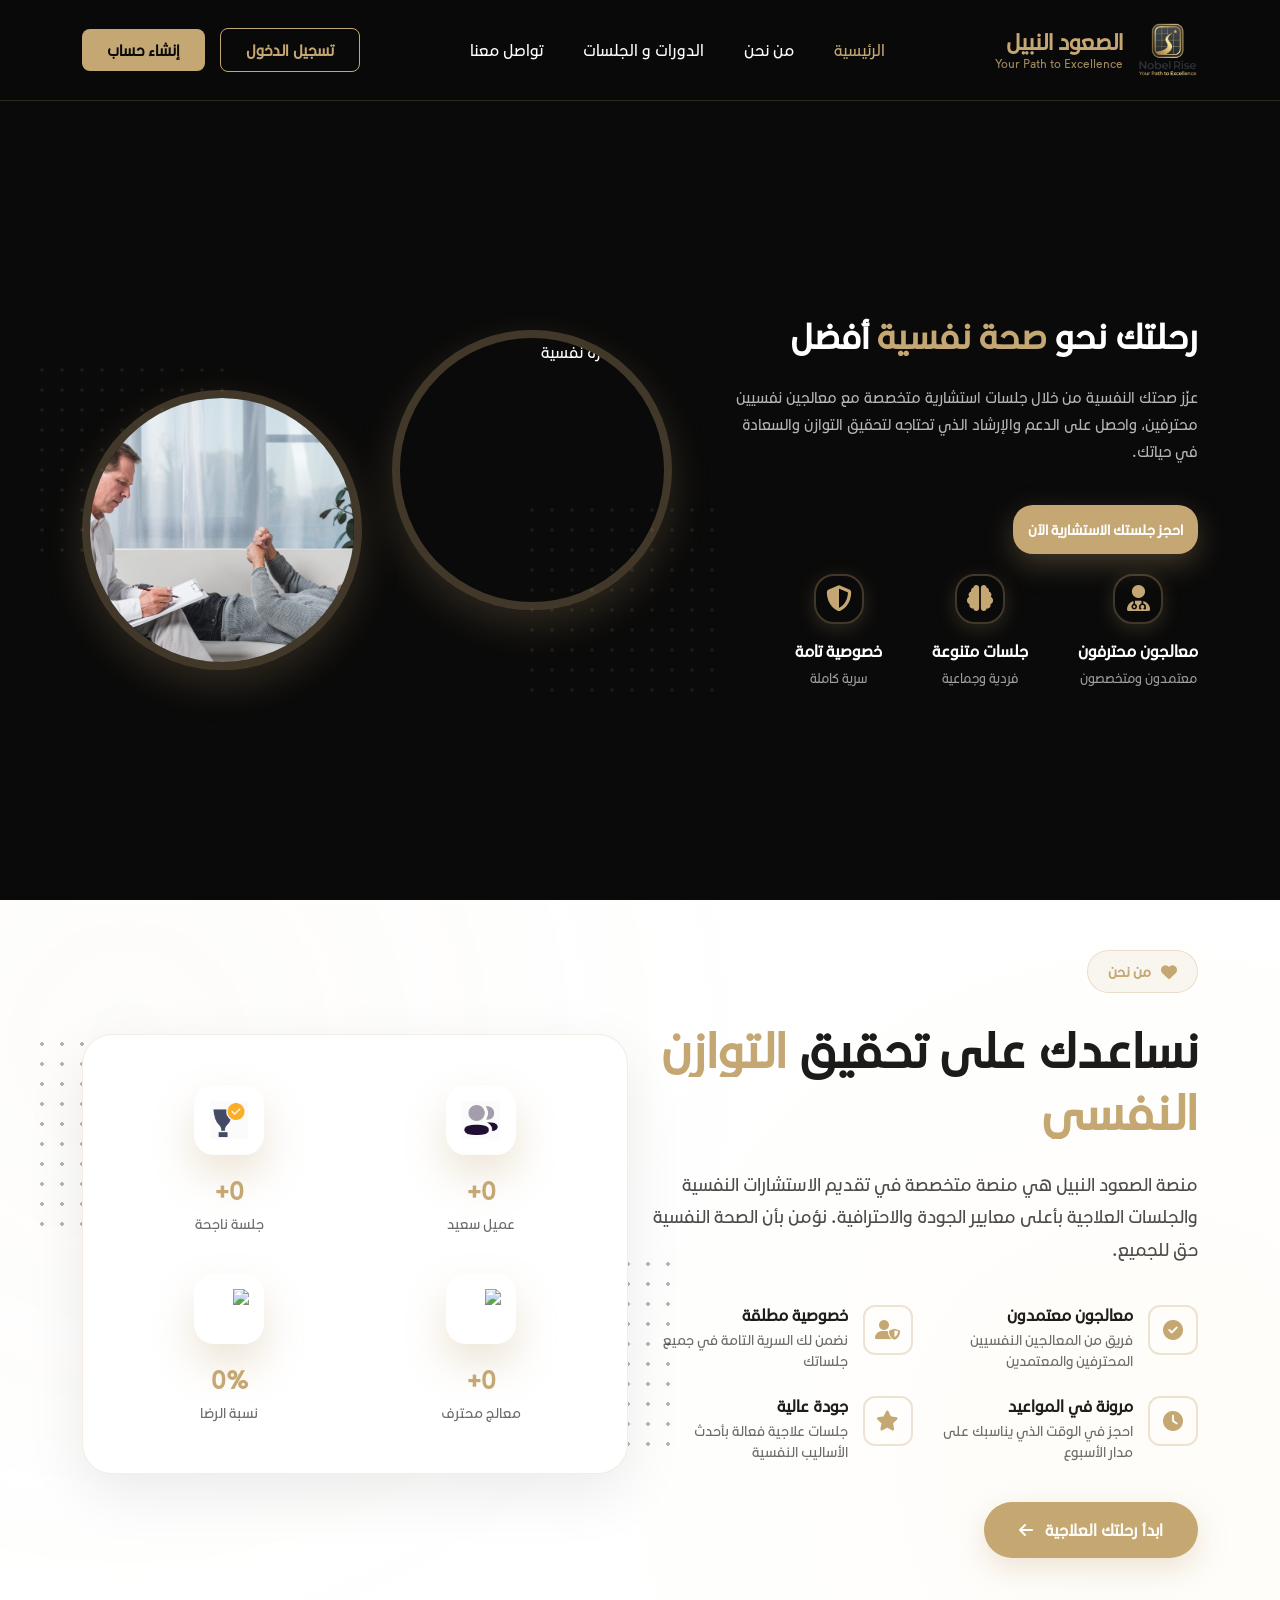
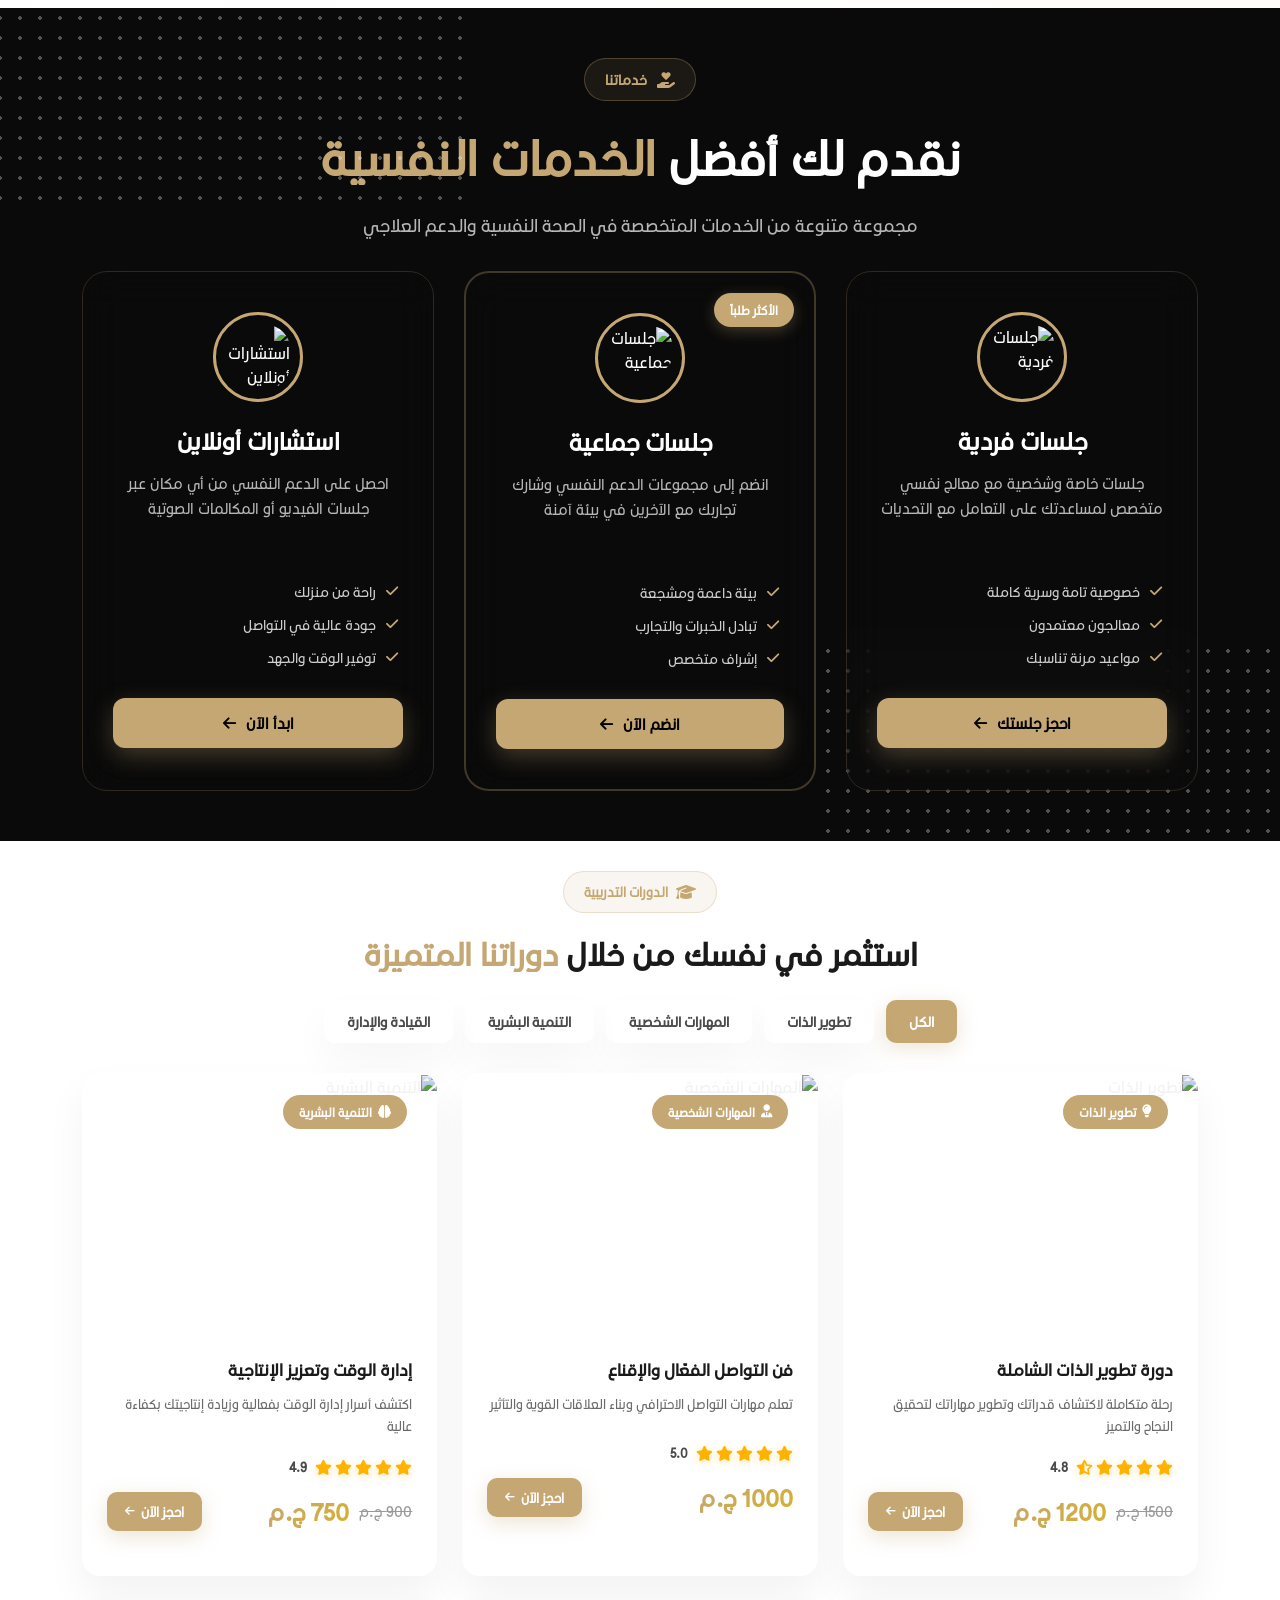
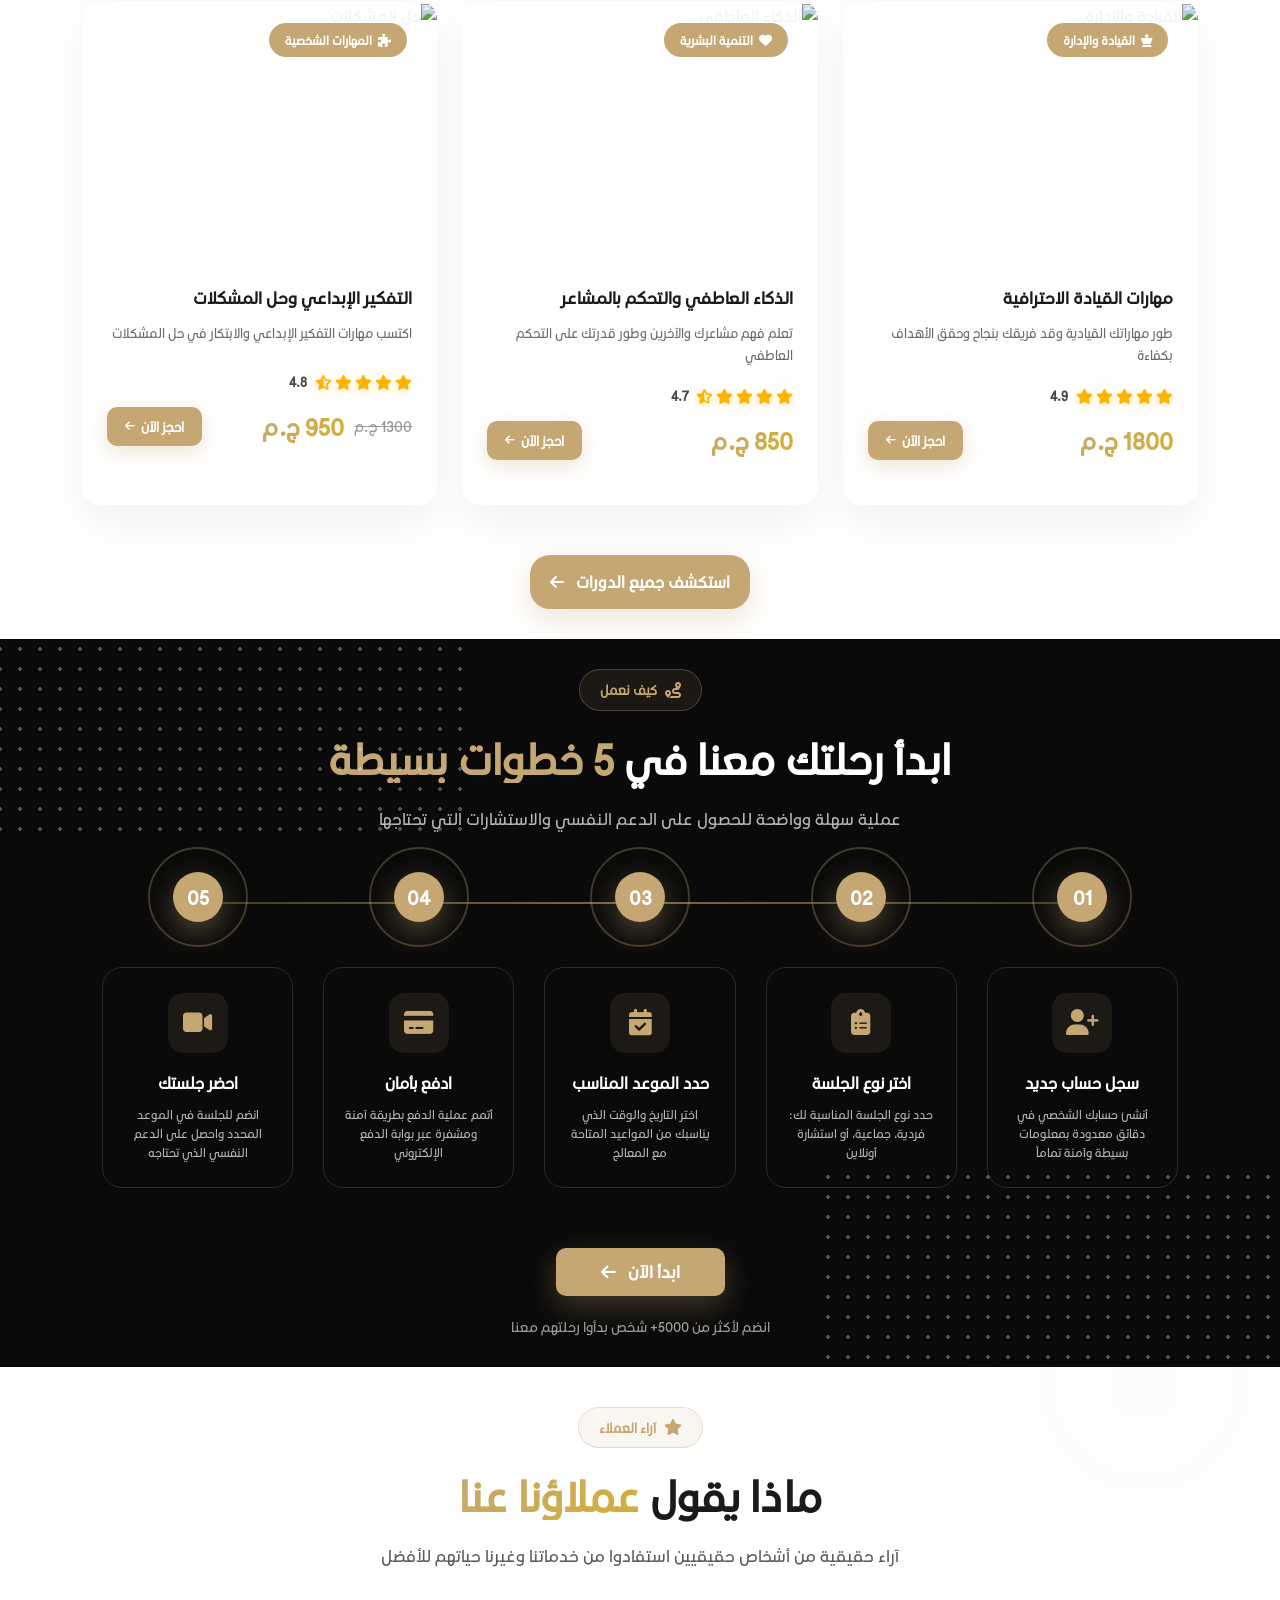
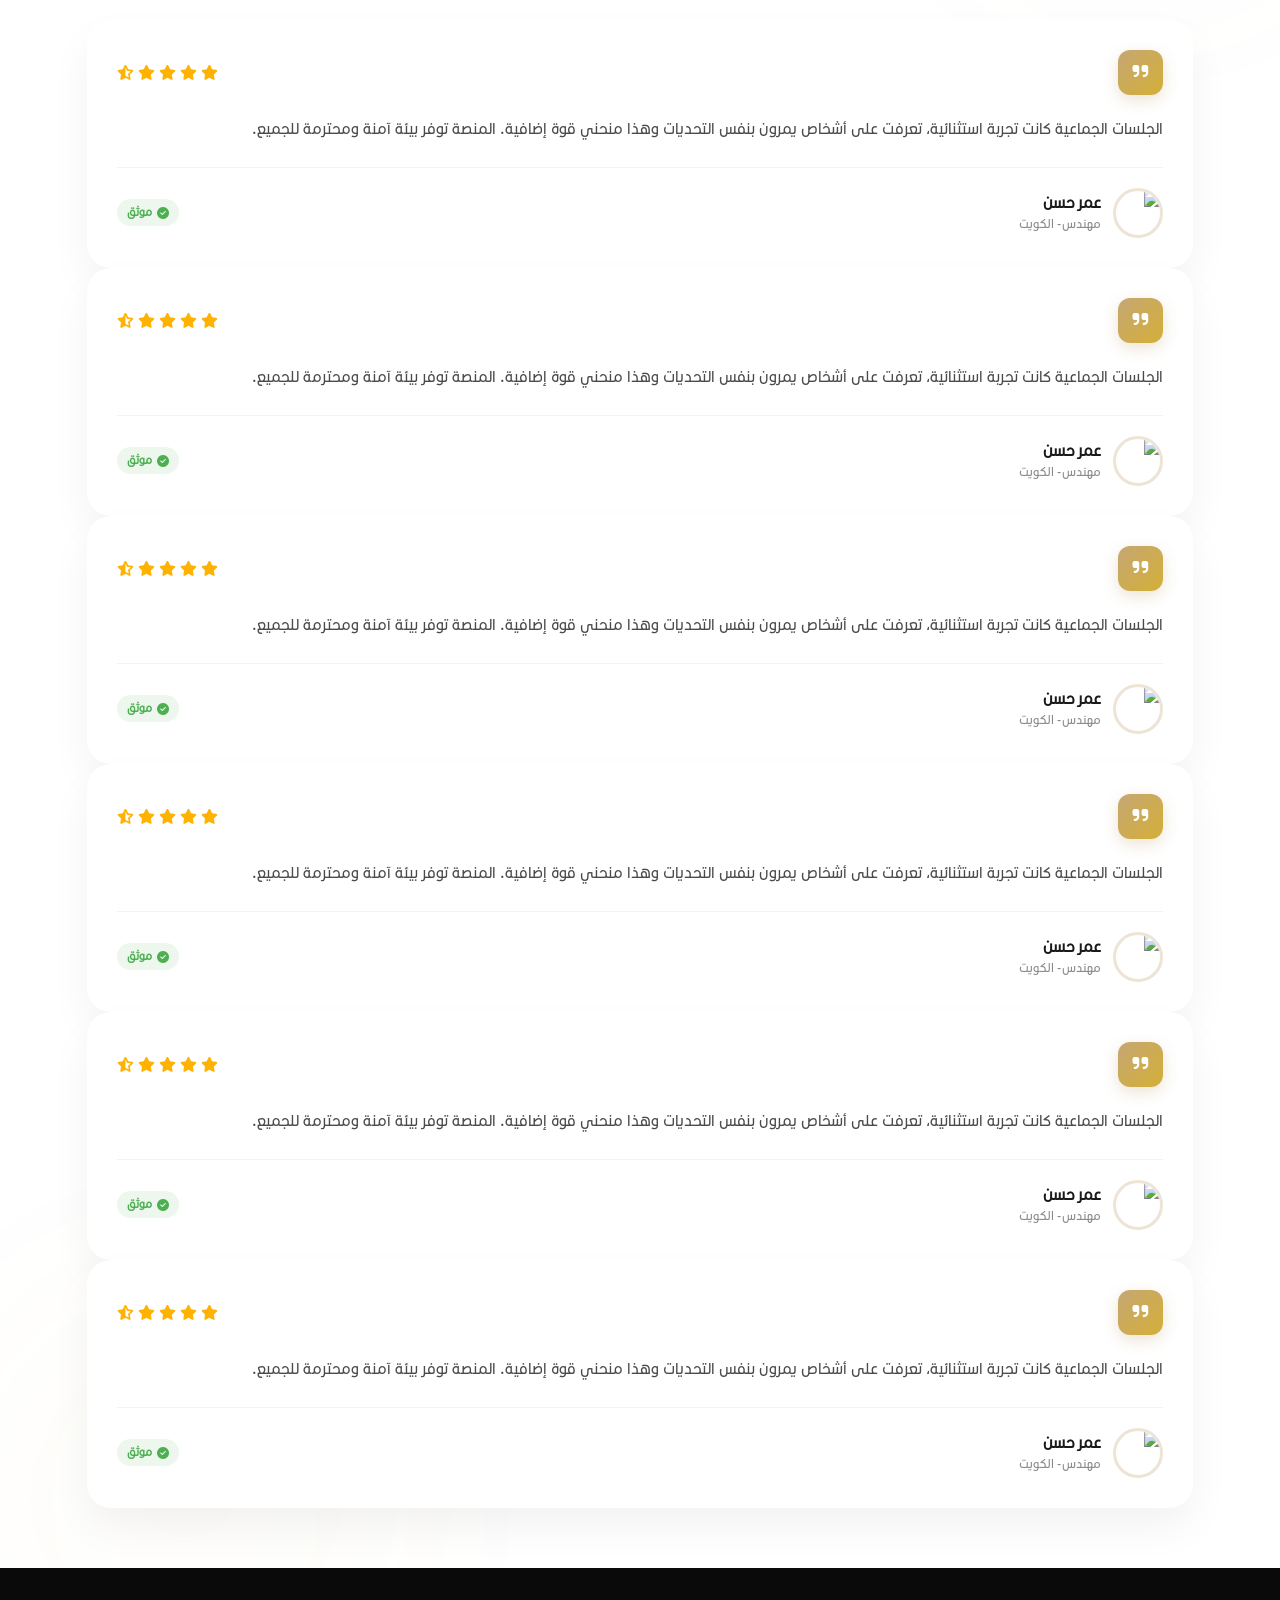
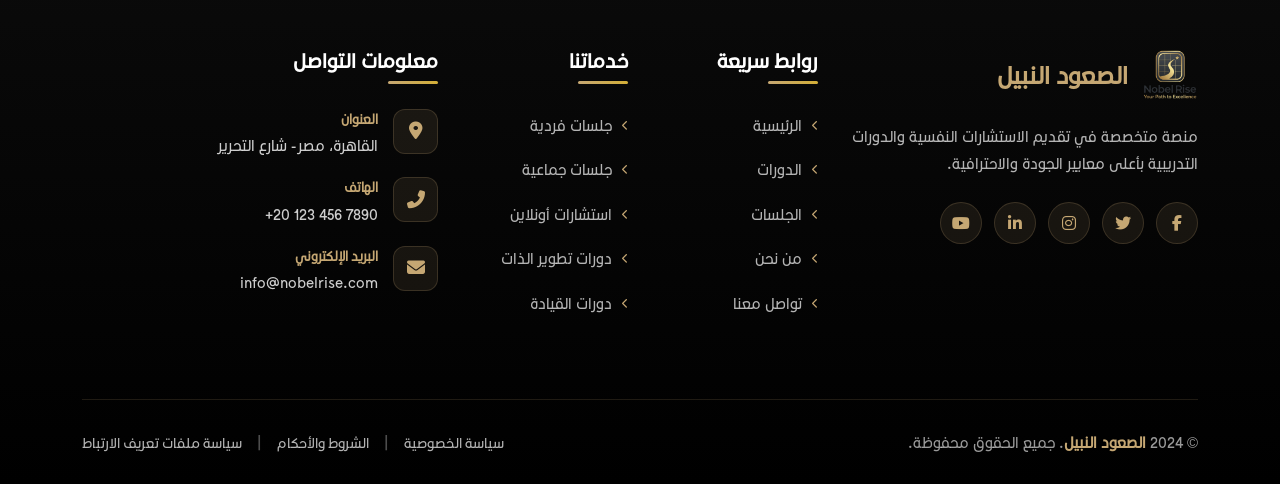
==== index.html @ f841a284 "first commit" ====
<!DOCTYPE html>
<html lang="ar" dir="rtl">

<head>
    <meta charset="UTF-8">

    <meta name="viewport" content="width=device-width, initial-scale=1.0">

    <title>الصعود النبيل - منصة التعليم والاستشارات</title>

    <!-- ========================== Lenis CSS ========================== -->
    <link rel="stylesheet" href="https://unpkg.com/lenis@1.3.16/dist/lenis.css">

    <!-- ========================== Bootstrap CSS ========================== -->
    <link rel="stylesheet" href="https://cdnjs.cloudflare.com/ajax/libs/bootstrap/5.3.2/css/bootstrap.min.css">

    <!-- ========================== Font Awesome ========================== -->
    <link rel="stylesheet" href="https://cdnjs.cloudflare.com/ajax/libs/font-awesome/6.5.2/css/all.min.css">

    <!-- ========================== Slick CSS ========================== -->
    <link rel="stylesheet" href="https://cdnjs.cloudflare.com/ajax/libs/slick-carousel/1.8.1/slick.min.css">
    <link rel="stylesheet" href="https://cdnjs.cloudflare.com/ajax/libs/slick-carousel/1.8.1/slick-theme.min.css">

    <!-- ========================== AOS CSS ========================== -->
    <link rel="stylesheet" href="https://cdnjs.cloudflare.com/ajax/libs/aos/2.3.4/aos.css">

    <!-- ========================== Main CSS ========================== -->
    <link rel="stylesheet" href="./assets/css/style.css">
</head>

<body>
    <!-- ========================== Header ========================== -->
    <header class="header" id="header">
        <div class="container">
            <div class="header-container">
                <a href="index.html" class="logo">
                    <img src="./assets/img/logo.png" alt="الصعود النبيل Logo" class="logo-img">
                    <div class="logo-text">
                        <h1 class="logo-title">الصعود النبيل</h1>
                        <p class="logo-subtitle">Your Path to Excellence</p>
                    </div>
                </a>

                <nav>
                    <ul class="nav-menu" id="navMenu">
                        <li><a href="index.html" class="active">الرئيسية</a></li>
                        <li><a href="index.html#about">من نحن</a></li>
                        <li><a href="./training_courses.html" >الدورات و الجلسات</a></li>
                        <li><a href="./contact.html">تواصل معنا</a></li>
                        <div class="auth-buttons d-lg-none">
                            <button class="btn-login">تسجيل الدخول</button>
                            <button class="btn-register">إنشاء حساب</button>
                        </div>
                    </ul>
                </nav>

                <div class="auth-buttons d-none d-lg-flex">
                    <a href="./login.html" class="btn-login">تسجيل الدخول</a>
                    <a href="./login.html" class="btn-register">إنشاء حساب</a>
                </div>

                <div class="menu-toggle" id="menuToggle">
                    <span></span><span></span><span></span>
                </div>
            </div>
        </div>
    </header>

    <main>
        <!-- ========================== Hero ========================== -->
        <section class="hero-banner" id="home">
            <div class="container">
                <div class="hero-row">
                    <div class="hero-content">
                        <h1 class="hero-title">
                            رحلتك نحو <span class="highlight">صحة نفسية</span> أفضل
                        </h1>
                        <p class="hero-subtitle">
                            عزّز صحتك النفسية من خلال جلسات استشارية متخصصة مع معالجين نفسيين محترفين، واحصل على الدعم
                            والإرشاد الذي تحتاجه لتحقيق التوازن والسعادة في حياتك.
                        </p>
                        <a href="#sessions" class="hero-cta">احجز جلستك الاستشارية الآن</a>
                        <div class="hero-features">
                            <div class="feature-item">
                                <div class="feature-icon"><i class="fas fa-user-md"></i></div>
                                <div class="feature-text">معالجون محترفون</div>
                                <div class="feature-subtext">معتمدون ومتخصصون</div>
                            </div>
                            <div class="feature-item">
                                <div class="feature-icon icon-brain"><i class="fas fa-brain"></i></div>
                                <div class="feature-text">جلسات متنوعة</div>
                                <div class="feature-subtext">فردية وجماعية</div>
                            </div>
                            <div class="feature-item">
                                <div class="feature-icon icon-lock"><i class="fas fa-shield-alt"></i></div>
                                <div class="feature-text">خصوصية تامة</div>
                                <div class="feature-subtext">سرية كاملة</div>
                            </div>
                        </div>
                    </div>
                    <div class="hero-visual">
                        <div class="deco-element deco-circle"></div>
                        <div class="deco-element deco-dots"></div>
                        <div class="hero-image-wrapper">
                            <div class="circular-images">
                                <div class="circle-image image-1">
                                    <img src="./assets/img/hero.jpg" alt="مستشارة نفسية">
                                </div>
                                <div class="circle-image image-2">
                                    <img src="./assets/img/main_hero.jpg" alt="مستشار نفسي">
                                </div>
                            </div>
                        </div>
                    </div>
                </div>
            </div>
        </section>

        <!-- ========================== About ========================== -->
        <section class="about-section" id="about">
            <div class="container">
                <div class="row align-items-center">
                    <div class="col-lg-6 col-md-12" data-aos="fade-right" data-aos-duration="1000">
                        <div class="about-content">
                            <div class="section-badge">
                                <i class="fas fa-heart"></i>
                                <span>من نحن</span>
                            </div>
                            <h2 class="section-title">
                                نساعدك على تحقيق
                                <span class="highlight">التوازن النفسي</span>
                            </h2>
                            <p class="section-description">
                                منصة الصعود النبيل هي منصة متخصصة في تقديم الاستشارات النفسية والجلسات العلاجية بأعلى
                                معايير الجودة والاحترافية. نؤمن بأن الصحة النفسية حق للجميع.
                            </p>
                            <div class="about-features">
                                <div class="feature-row">
                                    <div class="feature-box">
                                        <div class="feature-icon-box"><i class="fas fa-check-circle"></i></div>
                                        <div class="feature-info">
                                            <h4>معالجون معتمدون</h4>
                                            <p>فريق من المعالجين النفسيين المحترفين والمعتمدين</p>
                                        </div>
                                    </div>
                                    <div class="feature-box">
                                        <div class="feature-icon-box"><i class="fas fa-user-shield"></i></div>
                                        <div class="feature-info">
                                            <h4>خصوصية مطلقة</h4>
                                            <p>نضمن لك السرية التامة في جميع جلساتك</p>
                                        </div>
                                    </div>
                                </div>
                                <div class="feature-row">
                                    <div class="feature-box">
                                        <div class="feature-icon-box"><i class="fas fa-clock"></i></div>
                                        <div class="feature-info">
                                            <h4>مرونة في المواعيد</h4>
                                            <p>احجز في الوقت الذي يناسبك على مدار الأسبوع</p>
                                        </div>
                                    </div>
                                    <div class="feature-box">
                                        <div class="feature-icon-box"><i class="fas fa-star"></i></div>
                                        <div class="feature-info">
                                            <h4>جودة عالية</h4>
                                            <p>جلسات علاجية فعالة بأحدث الأساليب النفسية</p>
                                        </div>
                                    </div>
                                </div>
                            </div>
                            <a href="#sessions" class="btn-about">
                                <span>ابدأ رحلتك العلاجية</span>
                                <i class="fas fa-arrow-left"></i>
                            </a>
                        </div>
                    </div>
                    <div class="col-lg-6 col-md-12" data-aos="fade-left" data-aos-duration="1000" data-aos-delay="200">
                        <div class="about-stats-wrapper">
                            <div class="stats-card">
                                <div class="stats-grid">
                                    <div class="stat-box">
                                        <div class="stat-icon">
                                            <img src="./assets/img/User.png" alt="">
                                        </div>
                                        <div class="stat-content">
                                            <h3 class="stat-number"><span class="counter" data-target="5000">0</span>+
                                            </h3>
                                            <p class="stat-label">عميل سعيد</p>
                                        </div>
                                    </div>
                                    <div class="stat-box">
                                        <div class="stat-icon">
                                            <img src="./assets/img/successful.png" alt="">
                                        </div>
                                        <div class="stat-content">
                                            <h3 class="stat-number"><span class="counter" data-target="15000">0</span>+
                                            </h3>
                                            <p class="stat-label">جلسة ناجحة</p>
                                        </div>
                                    </div>
                                    <div class="stat-box">
                                        <div class="stat-icon">
                                            <img src="https://cdn-icons-png.flaticon.com/512/2785/2785482.png"
                                                alt="معالج محترف">
                                        </div>
                                        <div class="stat-content">
                                            <h3 class="stat-number"><span class="counter" data-target="50">0</span>+
                                            </h3>
                                            <p class="stat-label">معالج محترف</p>
                                        </div>
                                    </div>
                                    <div class="stat-box">
                                        <div class="stat-icon">
                                            <img src="https://cdn-icons-png.flaticon.com/512/1828/1828884.png"
                                                alt="نسبة الرضا">
                                        </div>
                                        <div class="stat-content">
                                            <h3 class="stat-number"><span class="counter" data-target="98">0</span>%
                                            </h3>
                                            <p class="stat-label">نسبة الرضا</p>
                                        </div>
                                    </div>
                                </div>
                            </div>
                            <div class="stats-decoration">
                                <div class="deco-element deco-circle"></div>
                                <div class="deco-element deco-dots"></div>
                            </div>
                        </div>
                    </div>
                </div>
            </div>
        </section>

        <!-- ========================== Services ========================== -->
        <section class="services-section" id="services">
            <div class="container">
                <div class="section-header" data-aos="fade-up">
                    <div class="section-badge">
                        <i class="fas fa-hand-holding-heart"></i>
                        <span>خدماتنا</span>
                    </div>
                    <h2 class="section-title">
                        نقدم لك أفضل <span class="highlight">الخدمات النفسية</span>
                    </h2>
                    <p class="section-description">
                        مجموعة متنوعة من الخدمات المتخصصة في الصحة النفسية والدعم العلاجي
                    </p>
                </div>
                <div class="services-grid">
                    <div class="service-card" data-aos="fade-up" data-aos-delay="100">
                        <div class="service-icon">
                            <img src="https://cdn-icons-png.flaticon.com/512/4807/4807231.png" alt="جلسات فردية">
                            <div class="icon-bg-circle"></div>
                        </div>
                        <h3 class="service-title">جلسات فردية</h3>
                        <p class="service-description">جلسات خاصة وشخصية مع معالج نفسي متخصص لمساعدتك على التعامل مع
                            التحديات</p>
                        <ul class="service-features">
                            <li><i class="fas fa-check"></i> خصوصية تامة وسرية كاملة</li>
                            <li><i class="fas fa-check"></i> معالجون معتمدون</li>
                            <li><i class="fas fa-check"></i> مواعيد مرنة تناسبك</li>
                        </ul>
                        <a href="#sessions" class="service-btn"><span>احجز جلستك</span><i
                                class="fas fa-arrow-left"></i></a>
                    </div>
                    <div class="service-card featured" data-aos="fade-up" data-aos-delay="200">
                        <div class="featured-badge">الأكثر طلباً</div>
                        <div class="service-icon">
                            <img src="https://cdn-icons-png.flaticon.com/512/3774/3774299.png" alt="جلسات جماعية">
                            <div class="icon-bg-circle"></div>
                        </div>
                        <h3 class="service-title">جلسات جماعية</h3>
                        <p class="service-description">انضم إلى مجموعات الدعم النفسي وشارك تجاربك مع الآخرين في بيئة
                            آمنة</p>
                        <ul class="service-features">
                            <li><i class="fas fa-check"></i> بيئة داعمة ومشجعة</li>
                            <li><i class="fas fa-check"></i> تبادل الخبرات والتجارب</li>
                            <li><i class="fas fa-check"></i> إشراف متخصص</li>
                        </ul>
                        <a href="#sessions" class="service-btn"><span>انضم الآن</span><i
                                class="fas fa-arrow-left"></i></a>
                    </div>
                    <div class="service-card" data-aos="fade-up" data-aos-delay="300">
                        <div class="service-icon">
                            <img src="https://cdn-icons-png.flaticon.com/512/10337/10337577.png" alt="استشارات أونلاين">
                            <div class="icon-bg-circle"></div>
                        </div>
                        <h3 class="service-title">استشارات أونلاين</h3>
                        <p class="service-description">احصل على الدعم النفسي من أي مكان عبر جلسات الفيديو أو المكالمات
                            الصوتية</p>
                        <ul class="service-features">
                            <li><i class="fas fa-check"></i> راحة من منزلك</li>
                            <li><i class="fas fa-check"></i> جودة عالية في التواصل</li>
                            <li><i class="fas fa-check"></i> توفير الوقت والجهد</li>
                        </ul>
                        <a href="#sessions" class="service-btn"><span>ابدأ الآن</span><i
                                class="fas fa-arrow-left"></i></a>
                    </div>
                </div>
            </div>
            <div class="stats-decoration_tow">
                <div class="deco-element deco-circle"></div>
                <div class="deco-element deco-dots"></div>
            </div>
        </section>

        <!-- ========================== Courses ========================== -->
        <section class="courses-section" id="courses">
            <div class="container">
                <div class="section-header" data-aos="fade-up">
                    <div class="section-badge">
                        <i class="fas fa-graduation-cap"></i>
                        <span>الدورات التدريبية</span>
                    </div>
                    <h2 class="section-title">
                        استثمر في نفسك من خلال <span class="highlight">دوراتنا المتميزة</span>
                    </h2>
                </div>
                <div class="course-filters" data-aos="fade-up" data-aos-delay="100">
                    <button class="filter-btn active" data-filter="all">الكل</button>
                    <button class="filter-btn" data-filter="personal">تطوير الذات</button>
                    <button class="filter-btn" data-filter="skills">المهارات الشخصية</button>
                    <button class="filter-btn" data-filter="development">التنمية البشرية</button>
                    <button class="filter-btn" data-filter="leadership">القيادة والإدارة</button>
                </div>
                <div class="courses-grid">
                    <!-- Course 1 -->
                    <div class="course-card" data-aos="fade-up" data-aos-delay="100" data-category="personal">
                        <div class="course-image">
                            <img src="https://images.unsplash.com/photo-1552581234-26160f608093?w=600"
                                alt="تطوير الذات">
                            <div class="course-badge">
                                <div class="course-category"><i class="fas fa-lightbulb"></i><span>تطوير الذات</span>
                                </div>
                            </div>
                        </div>
                        <div class="course-content">
                            <h3 class="course-title">دورة تطوير الذات الشاملة</h3>
                            <p class="course-desc">رحلة متكاملة لاكتشاف قدراتك وتطوير مهاراتك لتحقيق النجاح والتميز</p>
                            <div class="course-rating">
                                <div class="stars"><i class="fas fa-star"></i><i class="fas fa-star"></i><i
                                        class="fas fa-star"></i><i class="fas fa-star"></i><i
                                        class="fas fa-star-half-alt"></i></div>
                                <span>4.8</span>
                            </div>
                            <div class="course-footer">
                                <div class="course-price">
                                    <span class="old-price">1500 ج.م</span>
                                    <span class="new-price">1200 ج.م</span>
                                </div>
                                <a href="#" class="course-btn">احجز الآن <i class="fas fa-arrow-left"></i></a>
                            </div>
                        </div>
                    </div>
                    <!-- Course 2 -->
                    <div class="course-card" data-aos="fade-up" data-aos-delay="200" data-category="skills">
                        <div class="course-image">
                            <img src="https://images.unsplash.com/photo-1524178232363-1fb2b075b655?w=600"
                                alt="المهارات الشخصية">
                            <div class="course-badge">
                                <div class="course-category"><i class="fas fa-user-tie"></i><span>المهارات
                                        الشخصية</span></div>
                            </div>
                        </div>
                        <div class="course-content">
                            <h3 class="course-title">فن التواصل الفعّال والإقناع</h3>
                            <p class="course-desc">تعلم مهارات التواصل الاحترافي وبناء العلاقات القوية والتأثير</p>
                            <div class="course-rating">
                                <div class="stars"><i class="fas fa-star"></i><i class="fas fa-star"></i><i
                                        class="fas fa-star"></i><i class="fas fa-star"></i><i class="fas fa-star"></i>
                                </div>
                                <span>5.0</span>
                            </div>
                            <div class="course-footer">
                                <div class="course-price"><span class="new-price">1000 ج.م</span></div>
                                <a href="#" class="course-btn">احجز الآن <i class="fas fa-arrow-left"></i></a>
                            </div>
                        </div>
                    </div>
                    <!-- Course 3 -->
                    <div class="course-card" data-aos="fade-up" data-aos-delay="300" data-category="development">
                        <div class="course-image">
                            <img src="https://images.unsplash.com/photo-1517245386807-bb43f82c33c4?w=600"
                                alt="التنمية البشرية">
                            <div class="course-badge">
                                <div class="course-category"><i class="fas fa-brain"></i><span>التنمية البشرية</span>
                                </div>
                            </div>
                        </div>
                        <div class="course-content">
                            <h3 class="course-title">إدارة الوقت وتعزيز الإنتاجية</h3>
                            <p class="course-desc">اكتشف أسرار إدارة الوقت بفعالية وزيادة إنتاجيتك بكفاءة عالية</p>
                            <div class="course-rating">
                                <div class="stars"><i class="fas fa-star"></i><i class="fas fa-star"></i><i
                                        class="fas fa-star"></i><i class="fas fa-star"></i><i class="fas fa-star"></i>
                                </div>
                                <span>4.9</span>
                            </div>
                            <div class="course-footer">
                                <div class="course-price">
                                    <span class="old-price">900 ج.م</span>
                                    <span class="new-price">750 ج.م</span>
                                </div>
                                <a href="#" class="course-btn">احجز الآن <i class="fas fa-arrow-left"></i></a>
                            </div>
                        </div>
                    </div>
                    <!-- Course 4 -->
                    <div class="course-card" data-aos="fade-up" data-aos-delay="400" data-category="leadership">
                        <div class="course-image">
                            <img src="https://images.unsplash.com/photo-1542744173-8e7e53415bb0?w=600"
                                alt="القيادة والإدارة">
                            <div class="course-badge">
                                <div class="course-category"><i class="fas fa-chess-king"></i><span>القيادة
                                        والإدارة</span></div>
                            </div>
                        </div>
                        <div class="course-content">
                            <h3 class="course-title">مهارات القيادة الاحترافية</h3>
                            <p class="course-desc">طور مهاراتك القيادية وقد فريقك بنجاح وحقق الأهداف بكفاءة</p>
                            <div class="course-rating">
                                <div class="stars"><i class="fas fa-star"></i><i class="fas fa-star"></i><i
                                        class="fas fa-star"></i><i class="fas fa-star"></i><i class="fas fa-star"></i>
                                </div>
                                <span>4.9</span>
                            </div>
                            <div class="course-footer">
                                <div class="course-price"><span class="new-price">1800 ج.م</span></div>
                                <a href="#" class="course-btn">احجز الآن <i class="fas fa-arrow-left"></i></a>
                            </div>
                        </div>
                    </div>
                    <!-- Course 5 -->
                    <div class="course-card" data-aos="fade-up" data-aos-delay="500" data-category="development">
                        <div class="course-image">
                            <img src="https://images.unsplash.com/photo-1573164713988-8665fc963095?w=600"
                                alt="الذكاء العاطفي">
                            <div class="course-badge">
                                <div class="course-category"><i class="fas fa-heart"></i><span>التنمية البشرية</span>
                                </div>
                            </div>
                        </div>
                        <div class="course-content">
                            <h3 class="course-title">الذكاء العاطفي والتحكم بالمشاعر</h3>
                            <p class="course-desc">تعلم فهم مشاعرك والآخرين وطور قدرتك على التحكم العاطفي</p>
                            <div class="course-rating">
                                <div class="stars"><i class="fas fa-star"></i><i class="fas fa-star"></i><i
                                        class="fas fa-star"></i><i class="fas fa-star"></i><i
                                        class="fas fa-star-half-alt"></i></div>
                                <span>4.7</span>
                            </div>
                            <div class="course-footer">
                                <div class="course-price"><span class="new-price">850 ج.م</span></div>
                                <a href="#" class="course-btn">احجز الآن <i class="fas fa-arrow-left"></i></a>
                            </div>
                        </div>
                    </div>
                    <!-- Course 6 -->
                    <div class="course-card" data-aos="fade-up" data-aos-delay="600" data-category="skills">
                        <div class="course-image">
                            <img src="https://images.unsplash.com/photo-1522202176988-66273c2fd55f?w=600"
                                alt="حل المشكلات">
                            <div class="course-badge">
                                <div class="course-category"><i class="fas fa-puzzle-piece"></i><span>المهارات
                                        الشخصية</span></div>
                            </div>
                        </div>
                        <div class="course-content">
                            <h3 class="course-title">التفكير الإبداعي وحل المشكلات</h3>
                            <p class="course-desc">اكتسب مهارات التفكير الإبداعي والابتكار في حل المشكلات</p>
                            <div class="course-rating">
                                <div class="stars"><i class="fas fa-star"></i><i class="fas fa-star"></i><i
                                        class="fas fa-star"></i><i class="fas fa-star"></i><i
                                        class="fas fa-star-half-alt"></i></div>
                                <span>4.8</span>
                            </div>
                            <div class="course-footer">
                                <div class="course-price">
                                    <span class="old-price">1300 ج.م</span>
                                    <span class="new-price">950 ج.م</span>
                                </div>
                                <a href="#" class="course-btn">احجز الآن <i class="fas fa-arrow-left"></i></a>
                            </div>
                        </div>
                    </div>
                </div>
                <div class="courses-footer" data-aos="fade-up">
                    <a href="#all-courses" class="view-all-btn">
                        استكشف جميع الدورات <i class="fas fa-arrow-left"></i>
                    </a>
                </div>
            </div>
        </section>

        <!-- ========================== How It Works ========================== -->
        <section class="how-it-works-section" id="how-it-works">
            <div class="container">
                <div class="section-header" data-aos="fade-up">
                    <div class="section-badge">
                        <i class="fas fa-route"></i>
                        <span>كيف نعمل</span>
                    </div>
                    <h2 class="section-title">
                        ابدأ رحلتك معنا في <span class="highlight">5 خطوات بسيطة</span>
                    </h2>
                    <p class="section-description">عملية سهلة وواضحة للحصول على الدعم النفسي والاستشارات التي تحتاجها
                    </p>
                </div>
                <div class="steps-container">
                    <div class="step-item" data-aos="fade-up" data-aos-delay="100">
                        <div class="step-number"><span>01</span>
                            <div class="step-circle"></div>
                        </div>
                        <div class="step-content">
                            <div class="step-icon"><i class="fas fa-user-plus"></i></div>
                            <h3 class="step-title">سجل حساب جديد</h3>
                            <p class="step-description">أنشئ حسابك الشخصي في دقائق معدودة بمعلومات بسيطة وآمنة تماماً
                            </p>
                        </div>
                    </div>
                    <div class="step-item" data-aos="fade-up" data-aos-delay="200">
                        <div class="step-number"><span>02</span>
                            <div class="step-circle"></div>
                        </div>
                        <div class="step-content">
                            <div class="step-icon"><i class="fas fa-clipboard-list"></i></div>
                            <h3 class="step-title">اختر نوع الجلسة</h3>
                            <p class="step-description">حدد نوع الجلسة المناسبة لك: فردية، جماعية، أو استشارة أونلاين
                            </p>
                        </div>
                    </div>
                    <div class="step-item" data-aos="fade-up" data-aos-delay="300">
                        <div class="step-number"><span>03</span>
                            <div class="step-circle"></div>
                        </div>
                        <div class="step-content">
                            <div class="step-icon"><i class="fas fa-calendar-check"></i></div>
                            <h3 class="step-title">حدد الموعد المناسب</h3>
                            <p class="step-description">اختر التاريخ والوقت الذي يناسبك من المواعيد المتاحة مع المعالج
                            </p>
                        </div>
                    </div>
                    <div class="step-item" data-aos="fade-up" data-aos-delay="400">
                        <div class="step-number"><span>04</span>
                            <div class="step-circle"></div>
                        </div>
                        <div class="step-content">
                            <div class="step-icon"><i class="fas fa-credit-card"></i></div>
                            <h3 class="step-title">ادفع بأمان</h3>
                            <p class="step-description">أتمم عملية الدفع بطريقة آمنة ومشفرة عبر بوابة الدفع الإلكتروني
                            </p>
                        </div>
                    </div>
                    <div class="step-item" data-aos="fade-up" data-aos-delay="500">
                        <div class="step-number"><span>05</span>
                            <div class="step-circle"></div>
                        </div>
                        <div class="step-content">
                            <div class="step-icon"><i class="fas fa-video"></i></div>
                            <h3 class="step-title">احضر جلستك</h3>
                            <p class="step-description">انضم للجلسة في الموعد المحدد واحصل على الدعم النفسي الذي تحتاجه
                            </p>
                        </div>
                    </div>
                    <div class="connecting-line"></div>
                </div>
                <div class="how-it-works-footer" data-aos="fade-up" data-aos-delay="600">
                    <a href="#sessions" class="start-now-btn">
                        <span>ابدأ الآن</span>
                        <i class="fas fa-arrow-left"></i>
                    </a>
                    <p class="footer-text">انضم لأكثر من 5000+ شخص بدأوا رحلتهم معنا</p>
                </div>
            </div>
            <div class="stats-decoration_tow">
                <div class="deco-element deco-circle"></div>
                <div class="deco-element deco-dots"></div>
            </div>
        </section>

        <!-- ========================== Testimonials ========================== -->
        <section class="testimonials-section" id="testimonials">
            <div class="container">
                <div class="section-header" data-aos="fade-up">
                    <div class="section-badge">
                        <i class="fas fa-star"></i>
                        <span>آراء العملاء</span>
                    </div>
                    <h2 class="section-title">
                        ماذا يقول <span class="highlight">عملاؤنا عنا</span>
                    </h2>
                    <p class="section-description">
                        آراء حقيقية من أشخاص حقيقيين استفادوا من خدماتنا وغيرنا حياتهم للأفضل
                    </p>
                </div>

                <!-- Testimonials Slider -->
                <div class="testimonials-slider" data-aos="fade-up" data-aos-delay="100">
                    <!-- Card 1 -->
                    <div class="testimonial-slide">
                        <div class="testimonial-card">
                            <div class="card-top">
                                <div class="quote-icon"><i class="fas fa-quote-right"></i></div>
                                <div class="stars"><i class="fas fa-star"></i><i class="fas fa-star"></i><i
                                        class="fas fa-star"></i><i class="fas fa-star"></i><i
                                        class="fas fa-star-half-alt"></i></div>
                            </div>
                            <p class="testimonial-text">الجلسات الجماعية كانت تجربة استثنائية، تعرفت على أشخاص يمرون
                                بنفس التحديات وهذا منحني قوة إضافية. المنصة توفر بيئة آمنة ومحترمة للجميع.</p>
                            <div class="testimonial-footer">
                                <div class="client-avatar"><img src="https://randomuser.me/api/portraits/men/52.jpg"
                                        alt="عمر حسن"></div>
                                <div class="client-info">
                                    <h4 class="client-name">عمر حسن</h4>
                                    <p class="client-role">مهندس - الكويت</p>
                                </div>
                                <div class="verified-badge"><i class="fas fa-check-circle"></i> موثق</div>
                            </div>
                        </div>
                    </div>
                    <!-- Card 2 -->
                    <div class="testimonial-slide">
                        <div class="testimonial-card">
                            <div class="card-top">
                                <div class="quote-icon"><i class="fas fa-quote-right"></i></div>
                                <div class="stars"><i class="fas fa-star"></i><i class="fas fa-star"></i><i
                                        class="fas fa-star"></i><i class="fas fa-star"></i><i
                                        class="fas fa-star-half-alt"></i></div>
                            </div>
                            <p class="testimonial-text">الجلسات الجماعية كانت تجربة استثنائية، تعرفت على أشخاص يمرون
                                بنفس التحديات وهذا منحني قوة إضافية. المنصة توفر بيئة آمنة ومحترمة للجميع.</p>
                            <div class="testimonial-footer">
                                <div class="client-avatar"><img src="https://randomuser.me/api/portraits/men/52.jpg"
                                        alt="عمر حسن"></div>
                                <div class="client-info">
                                    <h4 class="client-name">عمر حسن</h4>
                                    <p class="client-role">مهندس - الكويت</p>
                                </div>
                                <div class="verified-badge"><i class="fas fa-check-circle"></i> موثق</div>
                            </div>
                        </div>
                    </div>
                    <!-- Card 3 -->
                    <div class="testimonial-slide">
                        <div class="testimonial-card">
                            <div class="card-top">
                                <div class="quote-icon"><i class="fas fa-quote-right"></i></div>
                                <div class="stars"><i class="fas fa-star"></i><i class="fas fa-star"></i><i
                                        class="fas fa-star"></i><i class="fas fa-star"></i><i
                                        class="fas fa-star-half-alt"></i></div>
                            </div>
                            <p class="testimonial-text">الجلسات الجماعية كانت تجربة استثنائية، تعرفت على أشخاص يمرون
                                بنفس التحديات وهذا منحني قوة إضافية. المنصة توفر بيئة آمنة ومحترمة للجميع.</p>
                            <div class="testimonial-footer">
                                <div class="client-avatar"><img src="https://randomuser.me/api/portraits/men/52.jpg"
                                        alt="عمر حسن"></div>
                                <div class="client-info">
                                    <h4 class="client-name">عمر حسن</h4>
                                    <p class="client-role">مهندس - الكويت</p>
                                </div>
                                <div class="verified-badge"><i class="fas fa-check-circle"></i> موثق</div>
                            </div>
                        </div>
                    </div>
                    <!-- Card 4 -->
                    <div class="testimonial-slide">
                        <div class="testimonial-card">
                            <div class="card-top">
                                <div class="quote-icon"><i class="fas fa-quote-right"></i></div>
                                <div class="stars"><i class="fas fa-star"></i><i class="fas fa-star"></i><i
                                        class="fas fa-star"></i><i class="fas fa-star"></i><i
                                        class="fas fa-star-half-alt"></i></div>
                            </div>
                            <p class="testimonial-text">الجلسات الجماعية كانت تجربة استثنائية، تعرفت على أشخاص يمرون
                                بنفس التحديات وهذا منحني قوة إضافية. المنصة توفر بيئة آمنة ومحترمة للجميع.</p>
                            <div class="testimonial-footer">
                                <div class="client-avatar"><img src="https://randomuser.me/api/portraits/men/52.jpg"
                                        alt="عمر حسن"></div>
                                <div class="client-info">
                                    <h4 class="client-name">عمر حسن</h4>
                                    <p class="client-role">مهندس - الكويت</p>
                                </div>
                                <div class="verified-badge"><i class="fas fa-check-circle"></i> موثق</div>
                            </div>
                        </div>
                    </div>
                    <!-- Card 5 -->
                    <div class="testimonial-slide">
                        <div class="testimonial-card">
                            <div class="card-top">
                                <div class="quote-icon"><i class="fas fa-quote-right"></i></div>
                                <div class="stars"><i class="fas fa-star"></i><i class="fas fa-star"></i><i
                                        class="fas fa-star"></i><i class="fas fa-star"></i><i
                                        class="fas fa-star-half-alt"></i></div>
                            </div>
                            <p class="testimonial-text">الجلسات الجماعية كانت تجربة استثنائية، تعرفت على أشخاص يمرون
                                بنفس التحديات وهذا منحني قوة إضافية. المنصة توفر بيئة آمنة ومحترمة للجميع.</p>
                            <div class="testimonial-footer">
                                <div class="client-avatar"><img src="https://randomuser.me/api/portraits/men/52.jpg"
                                        alt="عمر حسن"></div>
                                <div class="client-info">
                                    <h4 class="client-name">عمر حسن</h4>
                                    <p class="client-role">مهندس - الكويت</p>
                                </div>
                                <div class="verified-badge"><i class="fas fa-check-circle"></i> موثق</div>
                            </div>
                        </div>
                    </div>
                    <!-- Card 6 -->
                    <div class="testimonial-slide">
                        <div class="testimonial-card">
                            <div class="card-top">
                                <div class="quote-icon"><i class="fas fa-quote-right"></i></div>
                                <div class="stars"><i class="fas fa-star"></i><i class="fas fa-star"></i><i
                                        class="fas fa-star"></i><i class="fas fa-star"></i><i
                                        class="fas fa-star-half-alt"></i></div>
                            </div>
                            <p class="testimonial-text">الجلسات الجماعية كانت تجربة استثنائية، تعرفت على أشخاص يمرون
                                بنفس التحديات وهذا منحني قوة إضافية. المنصة توفر بيئة آمنة ومحترمة للجميع.</p>
                            <div class="testimonial-footer">
                                <div class="client-avatar"><img src="https://randomuser.me/api/portraits/men/52.jpg"
                                        alt="عمر حسن"></div>
                                <div class="client-info">
                                    <h4 class="client-name">عمر حسن</h4>
                                    <p class="client-role">مهندس - الكويت</p>
                                </div>
                                <div class="verified-badge"><i class="fas fa-check-circle"></i> موثق</div>
                            </div>
                        </div>
                    </div>
                </div>
            </div>
            <div class="bg-shapes">
                <div class="shape shape-1"></div>
                <div class="shape shape-2"></div>
            </div>
        </section>
    </main>


    <!-- ========================== Footer ========================== -->
    <footer class="footer">
        <div class="container">
            <div class="footer-top">
                <div class="row">
                    <div class="col-lg-4 col-md-6 col-sm-12">
                        <div class="footer-widget">
                            <div class="footer-logo">
                                <img src="./assets/img/logo.png" alt="الصعود النبيل">
                                <h3>الصعود النبيل</h3>
                            </div>
                            <p class="footer-desc">منصة متخصصة في تقديم الاستشارات النفسية والدورات التدريبية بأعلى
                                معايير الجودة والاحترافية.</p>
                            <div class="social-links">
                                <a href="#" class="social-link"><i class="fab fa-facebook-f"></i></a>
                                <a href="#" class="social-link"><i class="fab fa-twitter"></i></a>
                                <a href="#" class="social-link"><i class="fab fa-instagram"></i></a>
                                <a href="#" class="social-link"><i class="fab fa-linkedin-in"></i></a>
                                <a href="#" class="social-link"><i class="fab fa-youtube"></i></a>
                            </div>
                        </div>
                    </div>
                    <div class="col-lg-2 col-md-6 col-sm-6">
                        <div class="footer-widget">
                            <h4 class="widget-title">روابط سريعة</h4>
                            <ul class="footer-links">
                                <li><a href="index.html"><i class="fas fa-chevron-left"></i> الرئيسية</a></li>
                                <li><a href="#courses"><i class="fas fa-chevron-left"></i> الدورات</a></li>
                                <li><a href="#sessions"><i class="fas fa-chevron-left"></i> الجلسات</a></li>
                                <li><a href="index.html#about"><i class="fas fa-chevron-left"></i> من نحن</a></li>
                                <li><a href="index.html#contact"><i class="fas fa-chevron-left"></i> تواصل معنا</a></li>
                            </ul>
                        </div>
                    </div>
                    <div class="col-lg-2 col-md-6 col-sm-6">
                        <div class="footer-widget">
                            <h4 class="widget-title">خدماتنا</h4>
                            <ul class="footer-links">
                                <li><a href="#sessions"><i class="fas fa-chevron-left"></i> جلسات فردية</a></li>
                                <li><a href="#sessions"><i class="fas fa-chevron-left"></i> جلسات جماعية</a></li>
                                <li><a href="#sessions"><i class="fas fa-chevron-left"></i> استشارات أونلاين</a></li>
                                <li><a href="#courses"><i class="fas fa-chevron-left"></i> دورات تطوير الذات</a></li>
                                <li><a href="#courses"><i class="fas fa-chevron-left"></i> دورات القيادة</a></li>
                            </ul>
                        </div>
                    </div>
                    <div class="col-lg-4 col-md-6 col-sm-12">
                        <div class="footer-widget">
                            <h4 class="widget-title">معلومات التواصل</h4>
                            <ul class="contact-info">
                                <li>
                                    <div class="contact-icon"><i class="fas fa-map-marker-alt"></i></div>
                                    <div class="contact-text"><span>العنوان</span>
                                        <p>القاهرة، مصر - شارع التحرير</p>
                                    </div>
                                </li>
                                <li>
                                    <div class="contact-icon"><i class="fas fa-phone-alt"></i></div>
                                    <div class="contact-text"><span>الهاتف</span>
                                        <p dir="ltr">+20 123 456 7890</p>
                                    </div>
                                </li>
                                <li>
                                    <div class="contact-icon"><i class="fas fa-envelope"></i></div>
                                    <div class="contact-text"><span>البريد الإلكتروني</span>
                                        <p>info@nobelrise.com</p>
                                    </div>
                                </li>

                            </ul>
                        </div>
                    </div>
                </div>
            </div>

            <div class="footer-bottom">
                <div class="footer-bottom-content">
                    <p class="copyright">&copy; 2024 <span>الصعود النبيل</span>. جميع الحقوق محفوظة.</p>
                    <div class="footer-bottom-links">
                        <a href="#privacy">سياسة الخصوصية</a>
                        <span class="separator">|</span>
                        <a href="#terms">الشروط والأحكام</a>
                        <span class="separator">|</span>
                        <a href="#cookies">سياسة ملفات تعريف الارتباط</a>
                    </div>
                </div>
            </div>
        </div>
        <button class="scroll-top" id="scrollTop"><i class="fas fa-arrow-up"></i></button>

    </footer>

    <!-- ========================== 1. jQuery ========================== -->
    <script src="https://cdnjs.cloudflare.com/ajax/libs/jquery/3.7.1/jquery.min.js"></script>

    <!-- ========================== 2. Bootstrap ========================== -->
    <script src="https://cdnjs.cloudflare.com/ajax/libs/bootstrap/5.3.2/js/bootstrap.bundle.min.js"></script>

    <!-- ========================== 3. Slick  jQuery ========================== -->
    <script src="https://cdnjs.cloudflare.com/ajax/libs/slick-carousel/1.8.1/slick.min.js"></script>

    <!-- ========================== 4. AOS ========================== -->
    <script src="https://cdnjs.cloudflare.com/ajax/libs/aos/2.3.4/aos.js"></script>

    <!-- ========================== 5. Lenis ========================== -->
    <script src="https://unpkg.com/lenis@1.3.16/dist/lenis.min.js"></script>

    <!-- ========================== 6. AOS Init ========================== -->
    <script>
        AOS.init({ duration: 1000, once: true });
    </script>

    <!-- ========================== 7. Main JS ==========================  -->
    <script src="./assets/js/main.js"></script>
</body>

</html>
---- assets/css/style.css ----
@font-face {
    font-family: 'CAREEM';
    src: url('../fonts/CAREEM-REGULAR.DB5F2BCA26992ED25A89.otf') format('woff2'),
        url('../fonts/CAREEM-REGULAR.DB5F2BCA26992ED25A89.otf') format('woff');
    font-weight: 200;
    font-style: normal;
    font-display: swap;
}

/* ========================== CSS Variables (Root Colors) ========================== */
:root {
    /* Primary Gold Colors */
    --color-primary: #c5a773;
    --color-primary-dark: #a88b5a;
    --color-primary-rgb: 197, 167, 115;

    /* Background Colors - Dark Theme */
    --color-bg-dark: #0a0a0a;
    --color-bg-darker: #000000;
    --color-bg-light: rgba(10, 10, 10, 0.95);
    --color-bg-transparent: rgba(10, 10, 10, 0.98);

    /* Background Colors - Light Theme (About Section) */
    --color-bg-white: #ffffff;
    --color-bg-gray-light: #f8f9fa;

    /* Text Colors - Dark Theme */
    --color-text-white: #ffffff;
    --color-text-light: rgba(255, 255, 255, 0.7);
    --color-text-muted: rgba(255, 255, 255, 0.6);

    /* Text Colors - Light Theme (About Section) */
    --color-text-dark: #1a1a1a;
    --color-text-gray: #4a4a4a;
    --color-text-gray-light: #6a6a6a;

    /* Border & Shadow Colors */
    --color-border: rgba(197, 167, 115, 0.2);
    --color-border-light: rgba(197, 167, 115, 0.3);
    --color-shadow: rgba(197, 167, 115, 0.1);
    --color-shadow-medium: rgba(197, 167, 115, 0.2);
    --color-shadow-strong: rgba(197, 167, 115, 0.3);
    --color-shadow-intense: rgba(197, 167, 115, 0.4);

    /* Spacing */
    --header-height: 100px;
    --header-height-scrolled: 90px;

    /* Transitions */
    --transition-fast: 0.3s ease;
    --transition-medium: 0.4s ease;
}


::-webkit-scrollbar {
    width: 10px;
}

::-webkit-scrollbar-track {
    background: #fff;
}

::-webkit-scrollbar-thumb {
    background: var(--color-primary);
}

::-webkit-scrollbar-thumb:hover {
    border-radius: 10px;
    background-color: var(--color-primary);
}


* {
    margin: 0;
    padding: 0;
    box-sizing: border-box;
}

body {
    font-family: "CAREEM", sans-serif;
    background: var(--color-bg-dark);
    color: var(--color-text-white);
}

a{
    text-decoration: none;
}

/* ========================== Header Styles ========================== */
.header {
    position: fixed;
    top: 0;
    left: 0;
    width: 100%;
    padding: 20px 0;
    background: var(--color-bg-light);
    backdrop-filter: blur(10px);
    border-bottom: 1px solid var(--color-border);
    z-index: 1000;
    transition: all var(--transition-fast);
}

.header.scrolled {
    padding: 15px 0;
    background: var(--color-bg-transparent);
    box-shadow: 0 5px 20px var(--color-shadow);
}

.header-container {
    display: flex;
    justify-content: space-between;
    align-items: center;
    margin: 0 auto;
}

/* Logo Styles */
.logo {
    display: flex;
    align-items: center;
    gap: 15px;
    text-decoration: none;
}

.logo-img {
    width: 60px;
    height: 60px;
    object-fit: contain;
    transition: transform var(--transition-fast);
}

.logo:hover .logo-img {
    transform: scale(1.05);
}

.logo-text {
    display: flex;
    flex-direction: column;
}

.logo-title {
    font-size: 22px;
    font-weight: 700;
    color: var(--color-primary);
    line-height: 1.2;
    margin: 0;
}

.logo-subtitle {
    font-size: 12px;
    font-weight: 400;
    color: var(--color-primary);
    opacity: 0.8;
    margin: 0;
}

/* Navigation Styles */
.nav-menu {
    display: flex;
    align-items: center;
    gap: 40px;
    list-style: none;
    margin: 0;
    padding: 0;
}

.nav-menu li a {
    color: var(--color-text-white);
    text-decoration: none;
    font-size: 16px;
    font-weight: 500;
    position: relative;
    transition: color var(--transition-fast);
    padding: 8px 0;
}

.nav-menu li a::after {
    content: '';
    position: absolute;
    bottom: 0;
    right: 0;
    width: 0;
    height: 2px;
    background: var(--gradient-gold);
    transition: width var(--transition-fast);
}

.nav-menu li a:hover {
    color: var(--color-primary);
}

.nav-menu li a:hover::after {
    width: 100%;
    right: auto;
    left: 0;
}

.nav-menu li a.active {
    color: var(--color-primary);
}

/* Auth Buttons */
.auth-buttons {
    display: flex;
    align-items: center;
    gap: 15px;
}

.btn-login {
    padding: 10px 25px;
    background: transparent;
    border: 1px solid var(--color-primary);
    color: var(--color-primary);
    border-radius: 8px;
    font-weight: 600;
    font-size: 15px;
    cursor: pointer;
    transition: all var(--transition-fast);
}

.btn-login:hover {
    background: var(--color-primary);
    color: var(--color-bg-dark);
    transform: translateY(-2px);
    box-shadow: 0 5px 15px var(--color-shadow-strong);
}

.btn-register {
    padding: 10px 25px;
    background: var(--color-primary);
    border: none;
    color: var(--color-bg-dark);
    border-radius: 8px;
    font-weight: 600;
    font-size: 15px;
    cursor: pointer;
    transition: all var(--transition-fast);
}

.btn-register:hover {
    transform: translateY(-2px);
    box-shadow: 0 5px 15px var(--color-shadow-intense);
}

/* Mobile Menu Toggle */
.menu-toggle {
    display: none;
    flex-direction: column;
    gap: 5px;
    cursor: pointer;
    padding: 5px;
}

.menu-toggle span {
    width: 28px;
    height: 3px;
    background: var(--color-primary);
    border-radius: 3px;
    transition: all var(--transition-fast);
}

.menu-toggle.active span:nth-child(1) {
    transform: rotate(45deg) translate(8px, 8px);
}

.menu-toggle.active span:nth-child(2) {
    opacity: 0;
}

.menu-toggle.active span:nth-child(3) {
    transform: rotate(-45deg) translate(7px, -7px);
}

/* ========================== Responsive Header ========================== */
@media (max-width: 992px) {
    .nav-menu {
        position: fixed;
        top: var(--header-height-scrolled);
        right: -100%;
        width: 300px;
        height: calc(100vh - var(--header-height-scrolled));
        background: var(--color-bg-transparent);
        backdrop-filter: blur(10px);
        flex-direction: column;
        padding: 40px 30px;
        gap: 30px;
        border-left: 1px solid var(--color-border);
        transition: right var(--transition-medium);
        overflow-y: auto;
    }

    .nav-menu.active {
        right: 0;
    }

    .menu-toggle {
        display: flex;
    }

    .auth-buttons {
        flex-direction: column;
        width: 100%;
    }

    .btn-login,
    .btn-register {
        width: 100%;
    }
}

@media (max-width: 768px) {
    .header-container {
        padding: 0 20px;
    }

    .logo-img {
        width: 50px;
        height: 50px;
    }

    .logo-title {
        font-size: 18px;
    }

    .logo-subtitle {
        font-size: 10px;
    }
}

/* ========================== Body Padding ========================== */
body {
    padding-top: var(--header-height);
}

/* ========================== Hero Banner ========================== */
.hero-banner {
    position: relative;
    overflow: hidden;
}

/* Decorative Waves */
.hero-banner .hero-waves {
    position: absolute;
    bottom: 0;
    left: 0;
    width: 100%;
    height: 40%;
    z-index: 1;
}

.hero-banner .hero-row {
    display: flex;
    align-items: center;
    min-height: calc(100vh - var(--header-height));
    gap: 60px;
}

/* Right Content */
.hero-banner .hero-content {
    flex: 1;
    text-align: right;
}

.hero-banner .hero-title {
    font-size: 35px;
    font-weight: 900;
    color: var(--color-text-white);
    line-height: 1.3;
    margin-bottom: 25px;
    animation: fadeInRight 1s ease;
}

.hero-banner .hero-title .highlight {
    background: var(--color-primary);
    -webkit-background-clip: text;
    -webkit-text-fill-color: transparent;
    background-clip: text;
}

.hero-banner .hero-subtitle {
    font-size: 15px;
    line-height: 1.8;
    color: var(--color-text-light);
    margin-bottom: 40px;
    max-width: 600px;
    animation: fadeInRight 1s ease 0.2s both;
}

.hero-banner .hero-cta {
    display: inline-block;
    padding: 14px 15px;
    background: var(--color-primary);
    color: var(--color-text-white);
    font-size: 14px;
    font-weight: 700;
    border-radius: 20px;
    text-decoration: none;
    box-shadow: 0 10px 30px var(--color-shadow-strong);
    transition: all var(--transition-fast);
    animation: fadeInRight 1s ease 0.4s;
}

.hero-banner .hero-cta:hover {
    transform: translateY(-3px);
    box-shadow: 0 15px 40px var(--color-shadow-intense);
    color: var(--color-bg-dark);
}

/* Features Icons */
.hero-banner .hero-features {
    display: flex;
    gap: 50px;
    margin-top: 20px;
    animation: fadeInRight 1s ease 0.6s both;
}

.hero-banner .feature-item {
    text-align: center;
}

.hero-banner .feature-icon {
    width: 50px;
    height: 50px;
    margin: 0 auto 15px;
    background: var(--gradient-gold-light);
    border: 2px solid var(--color-border-light);
    border-radius: 20px;
    display: flex;
    align-items: center;
    justify-content: center;
    font-size: 26px;
    color: var(--color-primary);
    box-shadow: 0 5px 20px var(--color-shadow-medium);
    transition: all var(--transition-fast);
}

.hero-banner .feature-item:hover .feature-icon {
    transform: translateY(-5px);
    box-shadow: 0 10px 30px var(--color-shadow-strong);
    background: var(--gradient-gold-medium);
}

.hero-banner .feature-icon.icon-brain {
    color: var(--color-primary);
}

.hero-banner .feature-icon.icon-lock {
    color: var(--color-primary);
}

.hero-banner .feature-text {
    font-size: 16px;
    font-weight: 600;
    color: var(--color-text-white);
    margin-bottom: 5px;
}

.hero-banner .feature-subtext {
    font-size: 13px;
    color: var(--color-text-muted);
}

/* Left Visual */
.hero-banner .hero-visual {
    flex: 1;
    position: relative;
}

.hero-banner .hero-image-wrapper {
    position: relative;
    animation: fadeInLeft 1s ease;
}

/* Circular Images */
.hero-banner .circular-images {
    display: flex;
    align-items: center;
    gap: 30px;
    position: relative;
}

.hero-banner .circle-image {
    width: 280px;
    height: 280px;
    border-radius: 50%;
    overflow: hidden;
    border: 8px solid var(--color-border-light);
    box-shadow: 0 15px 40px var(--color-shadow-medium);
    position: relative;
}

.hero-banner .circle-image::after {
    content: '';
    position: absolute;
    top: 0;
    left: 0;
    right: 0;
    bottom: 0;
    background: var(--gradient-overlay);
    pointer-events: none;
}

.hero-banner .circle-image img {
    width: 100%;
    height: 100%;
    object-fit: cover;
}

.hero-banner .circle-image.image-1 {
    transform: translateY(-30px);
    animation: float 6s ease-in-out infinite;
}

.hero-banner .circle-image.image-2 {
    transform: translateY(30px);
    animation: float 6s ease-in-out infinite 3s;
}

@keyframes float {
    0%, 100% {
        transform: translateY(0);
    }

    50% {
        transform: translateY(-20px);
    }
}

/* Decorative Elements */
.hero-banner .deco-element {
    position: absolute;
    z-index: -1;
}

.hero-banner .deco-dots {
    width: 200px;
    height: 200px;
    background-image: radial-gradient(circle, var(--color-border-light) 2px, transparent 2px);
    background-size: 20px 20px;
    opacity: 0.3;
    top: 50%;
    right: -50px;
}

.hero-banner .deco-circle {
    width: 200px;
    height: 200px;
    background-image: radial-gradient(circle, var(--color-border-light) 2px, transparent 2px);
    background-size: 20px 20px;
    opacity: 0.3;
    top: 0%;
    left: -50px;
}

@keyframes pulse-slow {
    0%, 100% {
        transform: scale(1);
        opacity: 0.3;
    }

    50% {
        transform: scale(1.05);
        opacity: 0.5;
    }
}

/* Animations */
@keyframes fadeInRight {
    from {
        opacity: 0;
        transform: translateX(30px);
    }

    to {
        opacity: 1;
        transform: translateX(0);
    }
}

@keyframes fadeInLeft {
    from {
        opacity: 0;
        transform: translateX(-30px);
    }

    to {
        opacity: 1;
        transform: translateX(0);
    }
}

/* ========================== Hero Responsive ========================== */
@media (max-width: 1200px) {
    .hero-banner .hero-title {
        font-size: 48px;
    }

    .hero-banner .circle-image {
        width: 240px;
        height: 240px;
    }
}

@media (max-width: 992px) {
    .hero-banner .hero-row {
        flex-direction: column-reverse;
        text-align: center;
    }

    .hero-banner .hero-content {
        text-align: center;
    }

    .hero-banner .hero-title {
        font-size: 40px;
    }

    .hero-banner .hero-subtitle {
        margin-left: auto;
        margin-right: auto;
    }

    .hero-banner .hero-features {
        justify-content: center;
    }

    .hero-banner .circular-images {
        justify-content: center;
    }
}

@media (max-width: 768px) {
    .hero-banner {
        padding-top: 80px;
    }

    .hero-banner .hero-title {
        font-size: 32px;
    }

    .hero-banner .hero-subtitle {
        font-size: 16px;
    }

    .hero-banner .hero-features {
        flex-direction: column;
        gap: 30px;
    }

    .hero-banner .circle-image {
        width: 200px;
        height: 200px;
    }

    .hero-banner .circular-images {
        flex-direction: column;
        gap: 20px;
    }

    .hero-banner .circle-image.image-1,
    .circle-image.image-2 {
        transform: translateY(0);
    }
}

@media (max-width: 576px) {
    .hero-banner .hero-title {
        font-size: 28px;
    }

    .hero-banner .hero-cta {
        padding: 15px 35px;
        font-size: 16px;
    }

    .hero-banner .feature-icon {
        width: 60px;
        height: 60px;
        font-size: 28px;
    }

    .hero-banner .circle-image {
        width: 180px;
        height: 180px;
    }
}

/* ========================== About Section ========================== */
.about-section {
    position: relative;
    padding: 50px 0;
    background: #fff;
    overflow: hidden;
}

.about-section::before {
    content: '';


    position: absolute;
    top: 0;
    left: 0;
    width: 100%;
    height: 100%;
    background:
        radial-gradient(circle at 10% 20%, rgba(var(--color-primary-rgb), 0.03) 0%, transparent 50%),
        radial-gradient(circle at 90% 80%, rgba(212, 175, 55, 0.03) 0%, transparent 50%);
    pointer-events: none;
}

/* Section Badge */
.section-badge {
    display: inline-flex;
    align-items: center;
    gap: 10px;
    padding: 10px 20px;
    background: rgba(var(--color-primary-rgb), 0.1);
    border: 1px solid rgba(var(--color-primary-rgb), 0.3);
    border-radius: 50px;
    color: var(--color-primary);
    font-size: 14px;
    font-weight: 600;
    margin-bottom: 25px;
}

.section-badge i {
    font-size: 16px;
}

/* Section Title */
.section-title {
    font-size: 48px;
    font-weight: 900;
    color: var(--color-text-dark);
    line-height: 1.3;
    margin-bottom: 25px;
}

.section-title .highlight {
    background: var(--color-primary);
    -webkit-background-clip: text;
    -webkit-text-fill-color: transparent;
    background-clip: text;
}

/* Section Description */
.section-description {
    font-size: 18px;
    line-height: 1.8;
    color: var(--color-text-gray);
    margin-bottom: 40px;
}

/* About Features */
.about-features {
    margin-bottom: 40px;
}

.feature-row {
    display: grid;
    grid-template-columns: repeat(2, 1fr);
    gap: 25px;
    margin-bottom: 25px;
}

.feature-box {
    display: flex;
    gap: 15px;
    align-items: flex-start;
}

.feature-icon-box {
    width: 50px;
    height: 50px;
    border: 2px solid rgba(var(--color-primary-rgb), 0.3);
    border-radius: 12px;
    display: flex;
    align-items: center;
    justify-content: center;
    color: var(--color-primary);
    font-size: 20px;
    flex-shrink: 0;
    transition: all var(--transition-fast);
    -webkit-transition: all var(--transition-fast);
    -moz-transition: all var(--transition-fast);
    -ms-transition: all var(--transition-fast);
    -o-transition: all var(--transition-fast);
}

.feature-box:hover .feature-icon-box {
    transform: scale(1.1);
    background: linear-gradient(135deg, rgba(var(--color-primary-rgb), 0.25), rgba(212, 175, 55, 0.15));
    box-shadow: 0 5px 20px rgba(var(--color-primary-rgb), 0.2);
}

.feature-info h4 {
    font-size: 16px;
    font-weight: 700;
    color: var(--color-text-dark);
    margin-bottom: 5px;
}

.feature-info p {
    font-size: 14px;
    color: var(--color-text-gray-light);
    margin: 0;
    line-height: 1.5;
}

/* CTA Button */
.btn-about {
    display: inline-flex;
    align-items: center;
    gap: 12px;
    padding: 16px 35px;
    background: var(--color-primary);
    color: var(--color-text-white);
    font-size: 16px;
    font-weight: 700;
    border-radius: 50px;
    text-decoration: none;
    transition: all var(--transition-fast);
    box-shadow: 0 10px 30px rgba(var(--color-primary-rgb), 0.3);
}

.btn-about:hover {
    transform: translateY(-3px);
    box-shadow: 0 15px 40px rgba(var(--color-primary-rgb), 0.4);
    color: var(--color-text-white);
}

/* Stats Wrapper */
.about-stats-wrapper {
    position: relative;
}

/* Stats Card */
.stats-card {
    position: relative;
    background: var(--color-bg-white);
    border: 1px solid rgba(var(--color-primary-rgb), 0.2);
    border-radius: 30px;
    padding: 50px 40px;
    box-shadow: 0 20px 60px rgba(0, 0, 0, 0.08);
    z-index: 2;
}

.stats-grid {
    display: grid;
    grid-template-columns: repeat(2, 1fr);
    gap: 40px;
}

.stat-box {
    text-align: center;
}

.stat-icon {
    width: 70px;
    height: 70px;
    border-radius: 20px;
    display: flex;
    align-items: center;
    justify-content: center;
    font-size: 32px;
    color: var(--color-text-white);
    margin: 0 auto 20px;
    box-shadow: 0 20px 40px rgba(var(--color-primary-rgb), 0.3);
    transition: transform var(--transition-fast);
}

.stat-icon img {
    width: 40px;
    height: 40px;
}

.stat-box:hover .stat-icon {
    transform: scale(1.1) rotate(5deg);
}

.stat-number {
    font-size: 25px;
    font-weight: 900;
    background: var(--color-primary);
    -webkit-background-clip: text;
    -webkit-text-fill-color: transparent;
    background-clip: text;
    margin-bottom: 8px;
}

.stat-label {
    font-size: 14px;
    color: var(--color-text-gray-light);
    margin: 0;
}

/* Stats Decoration */
.stats-decoration {
    position: absolute;
    top: 0;
    left: 0;
    width: 100%;
    height: 100%;
    pointer-events: none;
    z-index: 1;
}

.deco-ring {
    position: absolute;
    border: 2px solid rgba(var(--color-primary-rgb), 0.15);
    border-radius: 50%;
    animation: ringPulse 4s ease-in-out infinite;
}

.ring-1 {
    width: 300px;
    height: 300px;
    top: -50px;
    right: -50px;
}

.ring-2 {
    width: 200px;
    height: 200px;
    bottom: -30px;
    left: -30px;
    animation-delay: 2s;
}

@keyframes ringPulse {
    0%, 100% {
        transform: scale(1);
        opacity: 0.3;
    }

    50% {
        transform: scale(1.1);
        opacity: 0.5;
    }
}


/* ========================== About Responsive ========================== */
@media (max-width: 1200px) {
    .section-title {
        font-size: 42px;
    }

    .stats-card {
        padding: 40px 30px;
    }
}

@media (max-width: 992px) {
    .about-section {
        padding: 80px 0;
    }

    .section-title {
        font-size: 36px;
    }

    .about-content {
        margin-bottom: 50px;
    }

    .feature-row {
        grid-template-columns: 1fr;
        gap: 20px;
    }

    .stats-grid {
        gap: 30px;
    }
}

@media (max-width: 768px) {
    .section-title {
        font-size: 32px;
    }

    .section-description {
        font-size: 16px;
    }

    .stats-card {
        padding: 30px 20px;
    }

    .stats-grid {
        grid-template-columns: 1fr;
        gap: 30px;
    }

    .stat-icon {
        width: 60px;
        height: 60px;
        font-size: 28px;
    }

    .stat-number {
        font-size: 32px;
    }
}

@media (max-width: 576px) {
    .about-section {
        padding: 60px 0;
    }

    .section-title {
        font-size: 28px;
    }

    .feature-box {
        flex-direction: column;
        text-align: center;
        align-items: center;
    }

    .btn-about {
        width: 100%;
        justify-content: center;
    }
}


.stats-decoration .deco-dots {
    width: 200px;
    height: 200px;
    background-image: radial-gradient(circle, var(--color-bg-dark) 2px, transparent 2px);
    background-size: 20px 20px;
    opacity: 0.3;
    top: 50%;
    right: -50px;
    position: absolute;
}

.stats-decoration .deco-circle {
    width: 200px;
    height: 200px;
    background-image: radial-gradient(circle, var(--color-bg-dark) 2px, transparent 2px);
    background-size: 20px 20px;
    opacity: 0.3;
    top: 0%;
    left: -50px;
    position: absolute;
}




/* ========================== Services Section ========================== */
.services-section {
    position: relative;
    padding: 50px 0;
    overflow: hidden;
}

/* Section Header */
.services-section .section-header {
    text-align: center;
    max-width: 800px;
    margin: 0 auto 30px;
}

.services-section .section-badge {
    display: inline-flex;
    align-items: center;
    gap: 10px;
    padding: 10px 20px;
    background: rgba(197, 167, 115, 0.1);
    border: 1px solid rgba(197, 167, 115, 0.3);
    border-radius: 50px;
    color: #c5a773;
    font-size: 14px;
    font-weight: 600;
    margin-bottom: 25px;
}

.services-section .section-badge i {
    font-size: 16px;
}

.services-section .section-title {
    font-size: 48px;
    font-weight: 900;
    color: #fff;
    line-height: 1.3;
    margin-bottom: 20px;
}

.services-section .section-title .highlight {
    background: #c5a773;
    -webkit-background-clip: text;
    -webkit-text-fill-color: transparent;
    background-clip: text;
}

.services-section .section-description {
    font-size: 18px;
    line-height: 1.8;
    color: rgba(255, 255, 255, 0.7);
    max-width: 700px;
    margin: 0 auto;
}

/* Services Grid */
.services-section .services-grid {
    display: grid;
    grid-template-columns: repeat(auto-fit, minmax(300px, 1fr));
    gap: 30px;
    position: relative;
    z-index: 2;
}

/* Service Card */
.services-section .service-card {
    position: relative;
    backdrop-filter: blur(20px);
    border: 1px solid rgba(197, 167, 115, 0.2);
    border-radius: 25px;
    padding: 40px 30px;
    transition: all 0.4s cubic-bezier(0.4, 0, 0.2, 1);
    overflow: hidden;
    -webkit-transition: all 0.4s cubic-bezier(0.4, 0, 0.2, 1);
    -moz-transition: all 0.4s cubic-bezier(0.4, 0, 0.2, 1);
    -ms-transition: all 0.4s cubic-bezier(0.4, 0, 0.2, 1);
    -o-transition: all 0.4s cubic-bezier(0.4, 0, 0.2, 1);
}


.services-section .service-card:hover::before {
    opacity: 1;
}

.services-section .service-card:hover {
    transform: translateY(-10px);
    border-color: rgba(197, 167, 115, 0.4);
}

/* Featured Card */
.services-section .service-card.featured {
    border: 2px solid rgba(197, 167, 115, 0.3);
}

.services-section .featured-badge {
    position: absolute;
    top: 20px;
    right: 20px;
    padding: 8px 16px;
    background: #c5a773;
    color: #fff;
    font-size: 12px;
    font-weight: 700;
    border-radius: 20px;
    box-shadow: 0 4px 15px rgba(197, 167, 115, 0.3);
}

/* Service Icon */
.services-section .service-icon {
    position: relative;
    width: 90px;
    height: 90px;
    margin: 0 auto 25px;
    border: 3px solid var(--color-primary);
    border-radius: 50%;
    -webkit-border-radius: 50%;
    -moz-border-radius: 50%;
    -ms-border-radius: 50%;
    -o-border-radius: 50%;
}

.services-section .service-icon img {
    width: 85px;
    height: 84px;
    object-fit: contain;
    position: relative;
    z-index: -1;
    padding: 10px;
    transition: transform 0.4s ease;
    -webkit-transition: transform 0.4s ease;
    -moz-transition: transform 0.4s ease;
    -ms-transition: transform 0.4s ease;
    -o-transition: transform 0.4s ease;
    border-radius: 40%;
    -webkit-border-radius: 40%;
    -moz-border-radius: 40%;
    -ms-border-radius: 40%;
    -o-border-radius: 40%;
}


.services-section .service-card:hover .service-icon img {
    transform: scale(1.1) rotate(5deg);
}

.services-section .service-card:hover .icon-bg-circle {
    transform: translate(-50%, -50%) scale(1.2);
    background: linear-gradient(135deg, rgba(197, 167, 115, 0.25), rgba(212, 175, 55, 0.15));
}

/* Service Title */
.services-section .service-title {
    font-size: 24px;
    font-weight: 800;
    color: #fff;
    margin-bottom: 15px;
    text-align: center;
}

/* Service Description */
.services-section .service-description {
    font-size: 15px;
    line-height: 1.7;
    color: rgba(255, 255, 255, 0.7);
    text-align: center;
    margin-bottom: 25px;
    min-height: 85px;
}

/* Service Features */
.services-section .service-features {
    list-style: none;
    padding: 0;
    margin: 0 0 30px 0;
}

.services-section .service-features li {
    display: flex;
    align-items: center;
    gap: 10px;
    font-size: 14px;
    color: rgba(255, 255, 255, 0.8);
    margin-bottom: 12px;
    padding-right: 5px;
}

.services-section .service-features li i {
    color: #c5a773;
    font-size: 14px;
    flex-shrink: 0;
}

/* Service Button */
.services-section .service-btn {
    display: flex;
    align-items: center;
    justify-content: center;
    gap: 10px;
    width: 100%;
    padding: 14px 25px;
    background: #c5a773;
    color: #000000;
    font-size: 15px;
    font-weight: 700;
    border-radius: 12px;
    text-decoration: none;
    cursor: pointer;
    transition: all 0.3s ease;
    box-shadow: 0 8px 25px rgba(197, 167, 115, 0.3);
}

.services-section .service-btn:hover {
    transform: translateY(-2px);
    box-shadow: 0 12px 35px rgba(197, 167, 115, 0.4);
    color: #0a0a0a;
}

.services-section .service-btn i {
    transition: transform 0.3s ease;
}

.services-section .service-btn:hover i {
    transform: translateX(-5px);
}

/* Background Decoration */
.services-section .services-decoration {
    position: absolute;
    top: 0;
    left: 0;
    width: 100%;
    height: 100%;
    pointer-events: none;
    z-index: 1;
}

.services-section .deco-shape {
    position: absolute;
    border-radius: 50%;
    filter: blur(80px);
    animation: floatShape 15s ease-in-out infinite;
}

.services-section .shape-1 {
    width: 400px;
    height: 400px;
    background: rgba(197, 167, 115, 0.08);
    top: 10%;
    right: 5%;
}

.services-section .shape-2 {
    width: 500px;
    height: 500px;
    background: rgba(212, 175, 55, 0.06);
    bottom: 10%;
    left: 5%;
    animation-delay: 7s;
}

@keyframes floatShape {

    0%,
    100% {
        transform: translate(0, 0) scale(1);
    }

    50% {
        transform: translate(30px, -30px) scale(1.1);
    }
}

/* ========================== Responsive ========================== */
@media (max-width: 1200px) {
    .services-section .services-grid {
        grid-template-columns: repeat(2, 1fr);
    }
}

@media (max-width: 992px) {
    .services-section {
        padding: 80px 0;
    }

    .services-section .section-title {
        font-size: 40px;
    }

    .services-section .services-grid {
        gap: 25px;
    }
}

@media (max-width: 768px) {
    .services-section .services-grid {
        grid-template-columns: 1fr;
        gap: 25px;
    }

    .services-section .section-title {
        font-size: 34px;
    }

    .services-section .section-description {
        font-size: 16px;
    }

    .services-section .service-description {
        min-height: auto;
    }
}

@media (max-width: 576px) {
    .services-section .section-title {
        font-size: 28px;
    }

    .services-section .service-card {
        padding: 35px 25px;
    }

    .services-section .service-icon {
        width: 80px;
        height: 80px;
    }

    .services-section .service-icon img {
        width: 80px;
        height: 80px;
    }

    .services-section .icon-bg-circle {
        width: 100px;
        height: 100px;
    }

    .services-section .service-title {
        font-size: 22px;
    }
}




.stats-decoration_tow .deco-dots {
    width: 40%;
    height: 200px;
    background-image: radial-gradient(circle, var(--color-bg-gray-light) 2px, transparent 2px);
    background-size: 20px 20px;
    opacity: 0.3;
    bottom: 0%;
    right: -50px;
    position: absolute;
}

.stats-decoration_tow .deco-circle {
    width: 40%;
    height: 200px;
    background-image: radial-gradient(circle, var(--color-bg-gray-light) 2px, transparent 2px);
    background-size: 20px 20px;
    opacity: 0.3;
    top: 0%;
    left: -50px;
    position: absolute;
}


/* ========================== Courses Section ========================== */
/* ========================== Courses Section ========================== */
.courses-section {
    position: relative;
    padding: 30px 0;
    background: #fff;
    overflow: hidden;
}

/* Section Header */
.courses-section .section-header {
    text-align: center;
    max-width: 800px;
    margin: 0 auto 20px;
}

.courses-section .section-badge {
    display: inline-flex;
    align-items: center;
    gap: 8px;
    padding: 10px 20px;
    background: rgba(197, 167, 115, 0.1);
    border: 1px solid rgba(197, 167, 115, 0.3);
    border-radius: 50px;
    color: #c5a773;
    font-size: 13px;
    font-weight: 700;
    margin-bottom: 0px;
}

.courses-section .section-title {
    font-size: 32px;
    font-weight: 600;
    color: #1a1a1a;
    line-height: 1.3;
    padding-top: 20px;
}

.courses-section .section-title .highlight {
    background: #c5a773;
    -webkit-background-clip: text;
    -webkit-text-fill-color: transparent;
    background-clip: text;
}



/* Course Filters */
.courses-section .course-filters {
    display: flex;
    align-items: center;
    justify-content: center;
    gap: 12px;
    flex-wrap: wrap;
    margin-bottom: 30px;
}

.courses-section .filter-btn {
    padding: 10px 22px;
    background: #ffffff;
    border: 1px solid rgb(255, 255, 255);
    color: #4a4a4a;
    font-size: 14px;
    font-weight: 600;
    border-radius: 10px;
    cursor: pointer;
    transition: all 0.3s ease;
    box-shadow: 0 20px 40px rgba(0, 0, 0, 0.04);
}

.courses-section .filter-btn:hover {
    border-color: rgba(197, 167, 115, 0.5);
    background: rgba(197, 167, 115, 0.05);
    box-shadow: 0 4px 12px rgba(0, 0, 0, 0.08);
}

.courses-section .filter-btn.active {
    background: #c5a773;
    border-color: transparent;
    color: #fff;
    box-shadow: 0 5px 20px rgba(197, 167, 115, 0.3);
}

/* Courses Grid */
.courses-section .courses-grid {
    display: grid;
    grid-template-columns: repeat(auto-fill, minmax(320px, 1fr));
    gap: 25px;
    margin-bottom: 50px;
}

/* Course Card */
.courses-section .course-card {
    background: #ffffff;
    border-radius: 18px;
    overflow: hidden;
    transition: all 0.4s ease;
    box-shadow: 0 20px 40px rgba(0, 0, 0, 0.05);
}

.courses-section .course-card:hover {
    transform: translateY(-8px);
    border-color: rgba(197, 167, 115, 0.3);
    box-shadow: 0 15px 40px rgba(0, 0, 0, 0.12);
}

/* Course Image */
.courses-section .course-image {
    position: relative;
    width: 100%;
    height: 250px;
    overflow: hidden;
}

.courses-section .course-image img {
    width: 100%;
    height: 100%;
    object-fit: cover;
    transition: transform 0.5s ease;
}

.courses-section .course-card:hover .course-image img {
    transform: scale(1.1);
}

.courses-section .image-overlay {
    position: absolute;
    top: 0;
    left: 0;
    width: 100%;
    height: 100%;
    background: linear-gradient(to bottom, transparent, rgba(0, 0, 0, 0.4));
    display: flex;
    align-items: center;
    justify-content: center;
    opacity: 0;
    transition: opacity 0.3s ease;
}

.courses-section .course-card:hover .image-overlay {
    opacity: 1;
}

.courses-section .course-card:hover .play-btn {
    transform: scale(1);
}

/* Course Badge */
.courses-section .course-badge {
    position: absolute;
    top: 12px;
    right: 12px;
    border-radius: 20px;
    font-size: 11px;
    z-index: 2;
}


/* Course Content */
.courses-section .course-content {
    padding: 15px 20px;
}

.courses-section .course-category {
    display: inline-flex;
    align-items: center;
    gap: 6px;
    padding: 6px 12px;
    background: rgb(197, 167, 115);
    border-radius: 15px;
    color: #ffffff;
    font-size: 12px;
    font-weight: 600;
}

.courses-section .course-category i {
    font-size: 13px;
}

.courses-section .course-title {
    font-size: 18px;
    font-weight: 800;
    color: #1a1a1a;
    margin-bottom: 10px;
    line-height: 1.4;
    min-height: 10px;
}

.courses-section .course-desc {
    font-size: 13px;
    line-height: 1.6;
    color: #6a6a6a;
    margin-bottom: 15px;
    min-height: 20px;
}

/* Course Meta */
.courses-section .course-meta {
    display: flex;
    align-items: center;
    gap: 12px;
    padding: 12px 0;
    border-top: 1px solid rgba(197, 167, 115, 0.15);
    border-bottom: 1px solid rgba(197, 167, 115, 0.15);
    margin-bottom: 12px;
}

.courses-section .meta-item {
    display: flex;
    align-items: center;
    gap: 5px;
    font-size: 12px;
    color: #6a6a6a;
}

.courses-section .meta-item i {
    color: #c5a773;
    font-size: 12px;
}

/* Course Rating */
.courses-section .course-rating {
    display: flex;
    align-items: center;
    gap: 8px;
    margin-bottom: 15px;
}

.courses-section .stars {
    display: flex;
    gap: 2px;
}

.courses-section .stars i {
    color: #FFB300;
    font-size: 13px;
}

.courses-section .course-rating span {
    font-size: 13px;
    font-weight: 700;
    color: #4a4a4a;
}

/* Course Footer */
.courses-section .course-footer {
    display: flex;
    align-items: center;
    justify-content: space-between;
    gap: 12px;
}

.courses-section .course-price {
    display: flex;
    align-items: center;
    gap: 8px;
}

.courses-section .old-price {
    font-size: 13px;
    color: #999;
    text-decoration: line-through;
}

.courses-section .new-price {
    font-size: 20px;
    font-weight: 900;
    background: #c5a773;
    -webkit-background-clip: text;
    -webkit-text-fill-color: transparent;
    background-clip: text;
}

.courses-section .course-btn {
    display: flex;
    align-items: center;
    gap: 6px;
    padding: 10px 18px;
    background: #c5a773;
    color: #fff;
    font-size: 13px;
    font-weight: 700;
    border-radius: 10px;
    text-decoration: none;
    transition: all 0.3s ease;
    box-shadow: 0 6px 20px rgba(197, 167, 115, 0.3);
}

.courses-section .course-btn:hover {
    transform: translateY(-2px);
    color: #fff;
}

.courses-section .course-btn i {
    font-size: 11px;
}

/* View All Button */
.courses-section .courses-footer {
    text-align: center;
}

.courses-section .view-all-btn {
    display: inline-flex;
    align-items: center;
    gap: 12px;
    padding: 15px 20px;
    background: #c5a773;
    color: #fff;
    font-size: 16px;
    font-weight: 700;
    border-radius: 20px;
    text-decoration: none;
    transition: all 0.3s ease;
    box-shadow: 0 10px 30px rgba(197, 167, 115, 0.3);
}

.courses-section .view-all-btn:hover {
    transform: translateY(-3px);
    box-shadow: 0 15px 40px rgba(197, 167, 115, 0.4);
    color: #fff;
}

/* ========================== Responsive ========================== */
@media (max-width: 1200px) {
    .courses-section .courses-grid {
        grid-template-columns: repeat(3, 1fr);
    }
}

@media (max-width: 992px) {
    .courses-section .section-title {
        font-size: 36px;
    }

    .courses-section .courses-grid {
        grid-template-columns: repeat(2, 1fr);
    }
}

@media (max-width: 768px) {
    .courses-section .courses-grid {
        grid-template-columns: 1fr;
        gap: 20px;
    }

    .courses-section .section-title {
        font-size: 32px;
    }

    .courses-section .course-title {
        min-height: auto;
    }

    .courses-section .course-desc {
        min-height: auto;
    }
}

@media (max-width: 576px) {

    .courses-section .section-title {
        font-size: 28px;
    }

    .courses-section .course-filters {
        gap: 8px;
    }

    .courses-section .filter-btn {
        padding: 8px 16px;
        font-size: 13px;
    }

    .courses-section .course-image {
        height: 180px;
    }
}



/* ========================== How It Works Section ========================== */
.how-it-works-section {
    position: relative;
    padding: 30px 0;
    overflow: hidden;
}

/* Section Header */
.how-it-works-section .section-header {
    text-align: center;
    margin: 0 auto 30px;
}

.how-it-works-section .section-badge {
    display: inline-flex;
    align-items: center;
    gap: 8px;
    padding: 10px 20px;
    background: rgba(197, 167, 115, 0.1);
    border: 1px solid rgba(197, 167, 115, 0.3);
    border-radius: 50px;
    color: #c5a773;
    font-size: 13px;
    font-weight: 700;
    margin-bottom: 20px;
}

.how-it-works-section .section-title {
    font-size: 42px;
    font-weight: 900;
    color: #fff;
    line-height: 1.3;
    margin-bottom: 18px;
}

.how-it-works-section .section-title .highlight {
    background: #c5a773;
    -webkit-background-clip: text;
    -webkit-text-fill-color: transparent;
    background-clip: text;
}

.how-it-works-section .section-description {
    font-size: 17px;
    line-height: 1.7;
    color: rgba(255, 255, 255, 0.7);
}

/* Steps Container */
.how-it-works-section .steps-container {
    position: relative;
    display: grid;
    grid-template-columns: repeat(5, 1fr);
    gap: 30px;
    max-width: 1400px;
    margin: 0 auto;
    padding: 0 20px;
}

/* Connecting Line */
.how-it-works-section .connecting-line {
    position: absolute;
    top: 30px;
    left: 10%;
    right: 10%;
    height: 2px;
    background: linear-gradient(90deg,
            rgba(197, 167, 115, 0.3) 0%,
            rgba(197, 167, 115, 0.6) 50%,
            rgba(197, 167, 115, 0.3) 100%);
    z-index: 1;
}

/* Step Item */
.how-it-works-section .step-item {
    position: relative;
    display: flex;
    flex-direction: column;
    align-items: center;
    text-align: center;
    z-index: 2;
}

/* Step Number */
.how-it-works-section .step-number {
    position: relative;
    margin-bottom: 45px;

}

.how-it-works-section .step-number span {
    position: relative;
    display: flex;
    align-items: center;
    justify-content: center;
    width: 50px;
    height: 50px;
    background: #c5a773;
    border-radius: 50%;
    font-size: 20px;
    font-weight: 900;
    color: #fff;
    box-shadow: 0 10px 30px rgba(197, 167, 115, 0.4);
    z-index: 2;
    transition: all 0.3s ease;
}

.how-it-works-section .step-circle {
    position: absolute;
    top: 50%;
    left: 50%;
    transform: translate(-50%, -50%);
    width: 100px;
    height: 100px;
    border: 2px solid rgba(197, 167, 115, 0.3);
    border-radius: 50%;
    animation: pulse 3s ease-in-out infinite;
}

@keyframes pulse {
    0%, 100% {
        transform: translate(-50%, -50%) scale(1);
        opacity: 0.5;
    }

    50% {
        transform: translate(-50%, -50%) scale(1.2);
        opacity: 0.8;
    }
}

.how-it-works-section .step-item:hover .step-number span {
    transform: scale(1.1);
    box-shadow: 0 15px 40px rgba(197, 167, 115, 0.5);
}

/* Step Content */
.how-it-works-section .step-content {
    border: 1px solid rgba(197, 167, 115, 0.2);
    border-radius: 20px;
    padding: 25px 20px;
    transition: all 0.4s ease;
    height: 100%;
}

.how-it-works-section .step-item:hover .step-content {
    transform: translateY(-10px);
    border-color: rgba(197, 167, 115, 0.4);
    box-shadow: 0 15px 40px rgba(197, 167, 115, 0.2);
}

.how-it-works-section .step-icon {
    width: 60px;
    height: 60px;
    background: rgba(197, 167, 115, 0.1);
    border-radius: 15px;
    display: flex;
    align-items: center;
    justify-content: center;
    font-size: 26px;
    color: #c5a773;
    margin: 0 auto 20px;
    transition: all 0.3s ease;
}

.how-it-works-section .step-item:hover .step-icon {
    background: rgba(197, 167, 115, 0.2);
    transform: scale(1.1);
}

.how-it-works-section .step-title {
    font-size: 16px;
    font-weight: 800;
    color: #fff;
    margin-bottom: 12px;
}

.how-it-works-section .step-description {
    font-size: 12px;
    line-height: 1.6;
    color: rgba(255, 255, 255, 0.7);
    margin: 0;
}

/* Step Arrow - Hide in horizontal layout */
.how-it-works-section .step-arrow {
    display: none;
}

/* How It Works Footer */
.how-it-works-section .how-it-works-footer {
    text-align: center;
    margin-top: 60px;
}

.how-it-works-section .start-now-btn {
    display: inline-flex;
    align-items: center;
    gap: 12px;
    padding: 11px 45px;
    background: #c5a773;
    color: #fff;
    font-size: 17px;
    font-weight: 700;
    border-radius: 10px;
    text-decoration: none;
    transition: all 0.3s ease;
    box-shadow: 0 10px 30px rgba(197, 167, 115, 0.3);
    margin-bottom: 20px;
}

.how-it-works-section .start-now-btn:hover {
    transform: translateY(-3px);
    box-shadow: 0 15px 40px rgba(197, 167, 115, 0.4);
    color: #fff;
}

.how-it-works-section .start-now-btn i {
    transition: transform 0.3s ease;
}

.how-it-works-section .start-now-btn:hover i {
    transform: translateX(-5px);
}

.how-it-works-section .footer-text {
    font-size: 14px;
    color: rgba(255, 255, 255, 0.6);
    margin: 0;
}

/* Background Shapes */
.how-it-works-section .bg-shapes {
    position: absolute;
    top: 0;
    left: 0;
    width: 100%;
    height: 100%;
    pointer-events: none;
    z-index: 0;
}

.how-it-works-section .shape {
    position: absolute;
    border-radius: 50%;
    filter: blur(80px);
    opacity: 0.3;
    animation: floatShape 20s ease-in-out infinite;
}

.how-it-works-section .shape-1 {
    width: 400px;
    height: 400px;
    background: rgba(197, 167, 115, 0.15);
    top: 10%;
    right: 5%;
}

.how-it-works-section .shape-2 {
    width: 500px;
    height: 500px;
    background: rgba(212, 175, 55, 0.12);
    bottom: 10%;
    left: 5%;
    animation-delay: 7s;
}

.how-it-works-section .shape-3 {
    width: 300px;
    height: 300px;
    background: rgba(244, 229, 195, 0.1);
    top: 50%;
    left: 50%;
    animation-delay: 14s;
}

@keyframes floatShape {
    0%, 100% {
        transform: translate(0, 0) scale(1);
    }

    33% {
        transform: translate(30px, -30px) scale(1.1);
    }

    66% {
        transform: translate(-30px, 30px) scale(0.9);
    }
}

/* ========================== Responsive ========================== */
@media (max-width: 1200px) {
    .how-it-works-section .steps-container {
        grid-template-columns: repeat(3, 1fr);
        gap: 25px;
    }

    .how-it-works-section .connecting-line {
        display: none;
    }

    .how-it-works-section .step-number span {
        width: 70px;
        height: 70px;
        font-size: 24px;
    }

    .how-it-works-section .step-circle {
        width: 90px;
        height: 90px;
    }

    .how-it-works-section .step-title {
        font-size: 17px;
    }

    .how-it-works-section .step-description {
        font-size: 13px;
    }
}

@media (max-width: 992px) {


    .how-it-works-section .section-title {
        font-size: 36px;
    }

    .how-it-works-section .steps-container {
        grid-template-columns: repeat(2, 1fr);
        gap: 30px;
    }
}

@media (max-width: 768px) {
    .how-it-works-section .section-title {
        font-size: 32px;
    }

    .how-it-works-section .section-description {
        font-size: 16px;
    }

    .how-it-works-section .steps-container {
        grid-template-columns: 1fr;
        gap: 30px;
    }

    .how-it-works-section .step-content {
        padding: 25px;
    }

    .how-it-works-section .step-title {
        font-size: 18px;
    }

    .how-it-works-section .step-description {
        font-size: 14px;
    }
}

@media (max-width: 576px) {


    .how-it-works-section .section-title {
        font-size: 28px;
    }

    .how-it-works-section .step-number span {
        width: 60px;
        height: 60px;
        font-size: 20px;
    }

    .how-it-works-section .step-circle {
        width: 80px;
        height: 80px;
    }

    .how-it-works-section .step-content {
        padding: 20px;
    }

    .how-it-works-section .step-icon {
        width: 50px;
        height: 50px;
        font-size: 22px;
    }

    .how-it-works-section .step-title {
        font-size: 17px;
    }

    .how-it-works-section .start-now-btn {
        width: 100%;
        justify-content: center;
    }
}


/* ========================== Testimonials Section ========================== */
.testimonials-section {
    position: relative;
    padding-top: 40px;
    padding-bottom: 0 !important;
    background: #fff;
    overflow: hidden;
}

/* Section Header */
.testimonials-section .section-header {
    text-align: center;
    max-width: 800px;
    margin: 0 auto 10px;
}

.testimonials-section .section-badge {
    display: inline-flex;
    align-items: center;
    gap: 8px;
    padding: 10px 20px;
    background: rgba(197, 167, 115, 0.1);
    border: 1px solid rgba(197, 167, 115, 0.3);
    border-radius: 50px;
    color: #c5a773;
    font-size: 13px;
    font-weight: 700;
    margin-bottom: 20px;
}

.testimonials-section .section-title {
    font-size: 42px;
    font-weight: 900;
    color: #1a1a1a;
    line-height: 1.3;
    margin-bottom: 18px;
}

.testimonials-section .section-title .highlight {
    background: linear-gradient(135deg, #c5a773, #d4af37);
    -webkit-background-clip: text;
    -webkit-text-fill-color: transparent;
    background-clip: text;
}

.testimonials-section .section-description {
    font-size: 17px;
    line-height: 1.7;
    color: #5a5a5a;
}

/* ========================== Slider ========================== */
.testimonials-slider {
    padding: 10px 5px 60px;
    position: relative;
    z-index: 2;
}

.testimonials-slider .slick-list {
    overflow: hidden;
    padding: 10px 0 !important;
}

.testimonials-slider .slick-track {
    display: flex !important;
    align-items: stretch;
}

.testimonials-slider .slick-slide {
    height: inherit !important;
    padding: 0 12px;
    box-sizing: border-box;
}

.testimonials-slider .slick-slide>div {
    height: 100%;
    display: flex;
}

/* Slide */
.testimonial-slide {
    width: 100%;
    height: 100%;
    display: flex !important;
}

/* ========================== Card ========================== */
.testimonial-card {
    width: 100%;
    background: #ffffff;
    border-radius: 24px;
    padding: 30px;
    box-shadow: 0 20px 40px rgba(0, 0, 0, 0.05);
    display: flex;
    flex-direction: column;
    justify-content: space-between;
    position: relative;
    overflow: hidden;
    transition: all 0.4s ease;
    box-sizing: border-box;
}

.testimonial-card::before {
    content: '';
    position: absolute;
    top: 0;
    left: 0;
    right: 0;
    height: 3px;
    background: linear-gradient(90deg, transparent, #c5a773, #d4af37, transparent);
    opacity: 0;
    transition: opacity 0.3s ease;
}

.testimonial-card:hover {
    transform: translateY(-8px);
    border-color: rgba(197, 167, 115, 0.3);
    box-shadow: 0 20px 50px rgba(197, 167, 115, 0.15);
}

.testimonial-card:hover::before {
    opacity: 1;
}

/* Card Top */
.testimonials-section .card-top {
    display: flex;
    align-items: center;
    justify-content: space-between;
    margin-bottom: 20px;
}

.testimonials-section .quote-icon {
    width: 45px;
    height: 45px;
    background: linear-gradient(135deg, #c5a773, #d4af37);
    border-radius: 12px;
    display: flex;
    align-items: center;
    justify-content: center;
    color: #fff;
    font-size: 18px;
    box-shadow: 0 5px 15px rgba(197, 167, 115, 0.3);
    flex-shrink: 0;
}

.testimonials-section .stars {
    display: flex;
    gap: 4px;
}

.testimonials-section .stars i {
    color: #FFB300;
    font-size: 15px;
}

/* Text */
.testimonial-text {
    font-size: 15px;
    line-height: 1.8;
    color: #4a4a4a;
    margin-bottom: 25px;
    flex-grow: 1;
}

/* Footer */
.testimonials-section .testimonial-footer {
    display: flex;
    align-items: center;
    gap: 12px;
    padding-top: 20px;
    border-top: 1px solid rgba(197, 167, 115, 0.15);
}

.client-avatar {
    width: 50px;
    height: 50px;
    border-radius: 50%;
    overflow: hidden;
    border: 3px solid rgba(197, 167, 115, 0.3);
    flex-shrink: 0;
    transition: border-color 0.3s ease;
}

.testimonial-card:hover .client-avatar {
    border-color: #c5a773;
}

.client-avatar img {
    width: 100%;
    height: 100%;
    object-fit: cover;
}

.client-info {
    flex: 1;
    min-width: 0;
}

.client-name {
    font-size: 15px;
    font-weight: 800;
    color: #1a1a1a;
    margin-bottom: 3px;
    white-space: nowrap;
    overflow: hidden;
    text-overflow: ellipsis;
}

.client-role {
    font-size: 12px;
    color: #8a8a8a;
    margin: 0;
}

.verified-badge {
    display: inline-flex;
    align-items: center;
    gap: 5px;
    font-size: 11px;
    color: #4CAF50;
    font-weight: 700;
    background: rgba(76, 175, 80, 0.1);
    padding: 5px 10px;
    border-radius: 20px;
    flex-shrink: 0;
    white-space: nowrap;
}

.verified-badge i {
    font-size: 12px;
}

/* ========================== Slick Arrows ========================== */
.testimonials-slider .slick-prev,
.testimonials-slider .slick-next {
    width: 48px;
    height: 48px;
    background: #fff;
    border: 2px solid rgba(197, 167, 115, 0.3);
    border-radius: 50%;
    z-index: 10;
    transition: all 0.3s ease;
    box-shadow: 0 5px 20px rgba(0, 0, 0, 0.08);
    top: 40%;
}

.testimonials-slider .slick-prev {
    left: -25px;
}

.testimonials-slider .slick-next {
    right: -25px;
}

.testimonials-slider .slick-prev:hover,
.testimonials-slider .slick-next:hover {
    background: linear-gradient(135deg, #c5a773, #d4af37);
    border-color: transparent;
    box-shadow: 0 8px 25px rgba(197, 167, 115, 0.3);
}

.testimonials-slider .slick-prev:before,
.testimonials-slider .slick-next:before {
    font-family: 'Font Awesome 6 Free';
    font-weight: 900;
    font-size: 16px;
    color: #c5a773;
    opacity: 1;
    transition: color 0.3s ease;
}

.testimonials-slider .slick-prev:hover:before,
.testimonials-slider .slick-next:hover:before {
    color: #ffffff;
}

.testimonials-slider .slick-prev:before {
    content: '\f054';
}

.testimonials-slider .slick-next:before {
    content: '\f053';
}

/* ========================== Slick Dots ========================== */
.testimonials-slider .slick-dots {
    bottom: 15px;
}

.testimonials-slider .slick-dots li button:before {
    font-size: 10px;
    color: rgba(197, 167, 115, 0.4);
    opacity: 1;
    transition: all 0.3s ease;
}

.testimonials-slider .slick-dots li.slick-active button:before {
    color: #c5a773;
    font-size: 13px;
}

/* ========================== Stats Bar ========================== */
.testimonials-stats {
    display: flex;
    align-items: center;
    justify-content: center;
    background: #fff;
    border: 1px solid rgba(197, 167, 115, 0.2);
    border-radius: 20px;
    padding: 30px 40px;
    box-shadow: 0 10px 40px rgba(0, 0, 0, 0.06);
    margin-top: 20px;
}

.tstat-item {
    flex: 1;
    text-align: center;
    padding: 0 20px;
}

.tstat-item h3 {
    font-size: 32px;
    font-weight: 900;
    background: linear-gradient(135deg, #c5a773, #d4af37);
    -webkit-background-clip: text;
    -webkit-text-fill-color: transparent;
    background-clip: text;
    margin-bottom: 8px;
    line-height: 1;
}

.tstat-item h3 i {
    font-size: 22px;
    background: linear-gradient(135deg, #FFB300, #FFA000);
    -webkit-background-clip: text;
    -webkit-text-fill-color: transparent;
    background-clip: text;
}

.tstat-item p {
    font-size: 14px;
    color: #6a6a6a;
    font-weight: 600;
    margin: 0;
}

.tstat-divider {
    width: 1px;
    height: 55px;
    background: linear-gradient(to bottom, transparent, rgba(197, 167, 115, 0.4), transparent);
    flex-shrink: 0;
}

/* ========================== Background ========================== */
.testimonials-section .bg-shapes {
    position: absolute;
    top: 0;
    left: 0;
    width: 100%;
    height: 100%;
    pointer-events: none;
    z-index: 0;
}

.testimonials-section .shape {
    position: absolute;
    border-radius: 50%;
    filter: blur(100px);
    opacity: 0.25;
}

.testimonials-section .shape-1 {
    width: 400px;
    height: 400px;
    background: rgba(197, 167, 115, 0.12);
    top: -10%;
    right: -5%;
}

.testimonials-section .shape-2 {
    width: 500px;
    height: 500px;
    background: rgba(212, 175, 55, 0.08);
    bottom: -10%;
    left: -5%;
}

/* ========================== Responsive ========================== */
@media (max-width: 1200px) {
    .testimonials-slider .slick-slide {
        padding: 0 10px;
    }
}

@media (max-width: 992px) {
    .testimonials-section {
        padding: 80px 0;
    }

    .testimonials-section .section-title {
        font-size: 36px;
    }

    .testimonials-stats {
        padding: 25px 20px;
    }

    .tstat-item h3 {
        font-size: 26px;
    }
}

@media (max-width: 768px) {
    .testimonials-section .section-title {
        font-size: 30px;
    }

    .testimonials-slider .slick-prev {
        left: -10px;
    }

    .testimonials-slider .slick-next {
        right: -10px;
    }

    .testimonials-stats {
        flex-wrap: wrap;
        gap: 25px;
        padding: 25px;
    }

    .tstat-item {
        flex: calc(50% - 20px);
    }

    .tstat-divider {
        display: none;
    }
}

@media (max-width: 576px) {
    .testimonials-section {
        padding: 60px 0;
    }

    .testimonials-section .section-title {
        font-size: 26px;
    }

    .testimonials-section .section-description {
        font-size: 15px;
    }

    .testimonial-card {
        padding: 22px 18px;
    }

    .testimonial-text {
        font-size: 14px;
    }

    .tstat-item {
        flex: 100%;
    }

    .testimonials-slider .slick-prev,
    .testimonials-slider .slick-next {
        display: none !important;
    }
}



/* ========================== Footer ========================== */
.footer {
    position: relative;
    background: linear-gradient(180deg, #0a0a0a 0%, #000000 100%);
    color: rgba(255, 255, 255, 0.8);
    overflow: hidden;
}

/* Footer Top */
.footer-top {
    padding: 80px 0 50px;
    border-bottom: 1px solid rgba(197, 167, 115, 0.15);
    position: relative;
    z-index: 2;
}

/* Footer Widget */
.footer-widget {
    margin-bottom: 30px;
}

/* Footer Logo */
.footer-logo {
    display: flex;
    align-items: center;
    gap: 15px;
    margin-bottom: 20px;
}

.footer-logo img {
    width: 55px;
    height: 55px;
    object-fit: contain;
}

.footer-logo h3 {
    font-size: 24px;
    font-weight: 800;
    color: #c5a773;
    margin: 0;
}

.footer-desc {
    font-size: 15px;
    line-height: 1.8;
    color: rgba(255, 255, 255, 0.7);
    margin-bottom: 25px;
}

/* Social Links */
.social-links {
    display: flex;
    gap: 12px;
    flex-wrap: wrap;
}

.social-link {
    width: 42px;
    height: 42px;
    background: rgba(197, 167, 115, 0.1);
    border: 1px solid rgba(197, 167, 115, 0.2);
    border-radius: 50%;
    display: flex;
    align-items: center;
    justify-content: center;
    color: #c5a773;
    font-size: 16px;
    transition: all 0.3s ease;
    position: relative;
    overflow: hidden;
}

.social-link::before {
    content: '';
    position: absolute;
    width: 0;
    height: 0;
    border-radius: 50%;
    background: linear-gradient(135deg, #c5a773, #d4af37);
    transition: all 0.4s ease;
    z-index: -1;
}

.social-link:hover::before {
    width: 100%;
    height: 100%;
}

.social-link:hover {
    border-color: transparent;
    color: #000;
    transform: translateY(-3px) rotate(360deg);
    box-shadow: 0 8px 20px rgba(197, 167, 115, 0.3);
}

/* Widget Title */
.widget-title {
    font-size: 20px;
    font-weight: 800;
    color: #fff;
    margin-bottom: 25px;
    position: relative;
    padding-bottom: 12px;
}

.widget-title::after {
    content: '';
    position: absolute;
    bottom: 0;
    right: 0;
    width: 50px;
    height: 3px;
    background: linear-gradient(90deg, #c5a773, #d4af37);
    border-radius: 3px;
}

/* Footer Links */
.footer-links {
    list-style: none;
    padding: 0;
    margin: 0;
}

.footer-links li {
    margin-bottom: 12px;
}

.footer-links li a {
    display: flex;
    align-items: center;
    gap: 10px;
    color: rgba(255, 255, 255, 0.7);
    text-decoration: none;
    font-size: 15px;
    transition: all 0.3s ease;
    padding: 5px 0;
}

.footer-links li a i {
    font-size: 10px;
    color: #c5a773;
    transition: transform 0.3s ease;
}

.footer-links li a:hover {
    color: #c5a773;
    padding-right: 5px;
}

.footer-links li a:hover i {
    transform: translateX(-3px);
}

/* Contact Info */
.contact-info {
    list-style: none;
    padding: 0;
    margin: 0;
}

.contact-info li {
    display: flex;
    gap: 15px;
    margin-bottom: 20px;
}

.contact-icon {
    width: 45px;
    height: 45px;
    background: rgba(197, 167, 115, 0.1);
    border: 1px solid rgba(197, 167, 115, 0.2);
    border-radius: 12px;
    display: flex;
    align-items: center;
    justify-content: center;
    color: #c5a773;
    font-size: 18px;
    flex-shrink: 0;
    transition: all 0.3s ease;
}

.contact-info li:hover .contact-icon {
    background: rgba(197, 167, 115, 0.2);
    transform: scale(1.1) rotate(5deg);
}


.contact-text span {
    display: block;
    font-size: 13px;
    color: #c5a773;
    font-weight: 700;
    margin-bottom: 5px;
}

.contact-text p {
    font-size: 15px;
    color: rgba(255, 255, 255, 0.8);
    margin: 0;
    line-height: 1.6;
}

/* Footer Newsletter */
.footer-newsletter {
    padding: 40px 0;
    border-bottom: 1px solid rgba(197, 167, 115, 0.15);
    position: relative;
    z-index: 2;
}

.newsletter-content {
    background: rgba(197, 167, 115, 0.05);
    border: 1px solid rgba(197, 167, 115, 0.15);
    border-radius: 20px;
    padding: 35px 40px;
    display: flex;
    align-items: center;
    justify-content: space-between;
    gap: 30px;
    flex-wrap: wrap;
}

.newsletter-text {
    display: flex;
    align-items: center;
    gap: 20px;
    flex: 1;
}

.newsletter-text i {
    font-size: 45px;
    color: #c5a773;
}

.newsletter-text h4 {
    font-size: 22px;
    font-weight: 800;
    color: #fff;
    margin-bottom: 5px;
}

.newsletter-text p {
    font-size: 14px;
    color: rgba(255, 255, 255, 0.7);
    margin: 0;
}

.newsletter-form {
    display: flex;
    gap: 12px;
    flex: 1;
    max-width: 450px;
}

.newsletter-form input {
    flex: 1;
    padding: 14px 20px;
    background: rgba(255, 255, 255, 0.05);
    border: 1px solid rgba(197, 167, 115, 0.2);
    border-radius: 12px;
    color: #fff;
    font-size: 15px;
    transition: all 0.3s ease;
}

.newsletter-form input::placeholder {
    color: rgba(255, 255, 255, 0.5);
}

.newsletter-form input:focus {
    outline: none;
    border-color: #c5a773;
    background: rgba(255, 255, 255, 0.08);
}

.newsletter-form button {
    padding: 14px 28px;
    background: linear-gradient(135deg, #c5a773, #d4af37);
    border: none;
    border-radius: 12px;
    color: #000;
    font-size: 15px;
    font-weight: 700;
    cursor: pointer;
    transition: all 0.3s ease;
    display: flex;
    align-items: center;
    gap: 8px;
    white-space: nowrap;
    box-shadow: 0 5px 20px rgba(197, 167, 115, 0.3);
}

.newsletter-form button:hover {
    transform: translateY(-2px);
    box-shadow: 0 8px 25px rgba(197, 167, 115, 0.4);
}

.newsletter-form button i {
    font-size: 14px;
}

/* Footer Bottom */
.footer-bottom {
    padding: 30px 0;
    position: relative;
    z-index: 2;
}

.footer-bottom-content {
    display: flex;
    align-items: center;
    justify-content: space-between;
    flex-wrap: wrap;
    gap: 20px;
}

.copyright {
    font-size: 15px;
    color: rgba(255, 255, 255, 0.6);
    margin: 0;
}

.copyright span {
    color: #c5a773;
    font-weight: 700;
}

.footer-bottom-links {
    display: flex;
    align-items: center;
    gap: 15px;
    flex-wrap: wrap;
}

.footer-bottom-links a {
    color: rgba(255, 255, 255, 0.7);
    text-decoration: none;
    font-size: 14px;
    transition: color 0.3s ease;
}

.footer-bottom-links a:hover {
    color: #c5a773;
}

.footer-bottom-links .separator {
    color: rgba(255, 255, 255, 0.3);
}

/* Scroll to Top */
.scroll-top {
    position: fixed;
    bottom: 30px;
    left: 30px;
    width: 50px;
    height: 50px;
    background: linear-gradient(135deg, #c5a773, #d4af37);
    border: none;
    border-radius: 50%;
    color: #000;
    font-size: 18px;
    cursor: pointer;
    opacity: 0;
    visibility: hidden;
    transition: all 0.3s ease;
    z-index: 999;
    box-shadow: 0 5px 20px rgba(197, 167, 115, 0.3);
}

.scroll-top.show {
    opacity: 1;
    visibility: visible;
}

.scroll-top:hover {
    transform: translateY(-5px);
    box-shadow: 0 10px 30px rgba(197, 167, 115, 0.4);
}

/* ========================== Animated Circles ========================== */
.footer-circles {
    position: absolute;
    top: 0;
    left: 0;
    width: 100%;
    height: 100%;
    overflow: hidden;
    pointer-events: none;
    z-index: 0;
}

.footer-circles .circle {
    position: absolute;
    border-radius: 50%;
    background: radial-gradient(circle, rgba(197, 167, 115, 0.15), transparent);
    animation: floatCircle 20s infinite ease-in-out;
}

.circle-1 {
    width: 300px;
    height: 300px;
    top: 10%;
    right: 5%;
    animation-duration: 25s;
}

.circle-2 {
    width: 200px;
    height: 200px;
    top: 60%;
    right: 15%;
    animation-duration: 18s;
    animation-delay: 2s;
}

.circle-3 {
    width: 250px;
    height: 250px;
    bottom: 20%;
    left: 10%;
    animation-duration: 22s;
    animation-delay: 4s;
}

.circle-4 {
    width: 180px;
    height: 180px;
    top: 30%;
    left: 5%;
    animation-duration: 20s;
    animation-delay: 1s;
}

.circle-5 {
    width: 150px;
    height: 150px;
    bottom: 10%;
    right: 25%;
    animation-duration: 16s;
    animation-delay: 3s;
}

.circle-6 {
    width: 220px;
    height: 220px;
    top: 50%;
    left: 30%;
    animation-duration: 24s;
    animation-delay: 5s;
}

.circle-7 {
    width: 190px;
    height: 190px;
    bottom: 40%;
    right: 35%;
    animation-duration: 19s;
    animation-delay: 6s;
}

.circle-8 {
    width: 160px;
    height: 160px;
    top: 20%;
    left: 50%;
    animation-duration: 21s;
    animation-delay: 7s;
}

@keyframes floatCircle {
    0%, 100% {
        transform: translate(0, 0) scale(1);
        opacity: 0.3;
    }

    25% {
        transform: translate(50px, -50px) scale(1.1);
        opacity: 0.5;
    }

    50% {
        transform: translate(-30px, 40px) scale(0.9);
        opacity: 0.4;
    }

    75% {
        transform: translate(40px, 30px) scale(1.05);
        opacity: 0.6;
    }
}

/* ========================== Floating Particles ========================== */
.footer-particles {
    position: absolute;
    top: 0;
    left: 0;
    width: 100%;
    height: 100%;
    overflow: hidden;
    pointer-events: none;
    z-index: 1;
}

.footer-particles .particle {
    position: absolute;
    width: 4px;
    height: 4px;
    background: #c5a773;
    border-radius: 50%;
    animation: floatParticle 15s infinite ease-in-out;
    opacity: 0;
    box-shadow: 0 0 10px rgba(197, 167, 115, 0.5);
}

.particle:nth-child(1) {
    left: 10%;
    animation-duration: 12s;
    animation-delay: 0s;
}

.particle:nth-child(2) {
    left: 20%;
    animation-duration: 14s;
    animation-delay: 2s;
}

.particle:nth-child(3) {
    left: 30%;
    animation-duration: 16s;
    animation-delay: 4s;
}

.particle:nth-child(4) {
    left: 40%;
    animation-duration: 13s;
    animation-delay: 1s;
}

.particle:nth-child(5) {
    left: 50%;
    animation-duration: 15s;
    animation-delay: 3s;
}

.particle:nth-child(6) {
    left: 60%;
    animation-duration: 17s;
    animation-delay: 5s;
}

.particle:nth-child(7) {
    left: 70%;
    animation-duration: 11s;
    animation-delay: 2.5s;
}

.particle:nth-child(8) {
    left: 80%;
    animation-duration: 18s;
    animation-delay: 4.5s;
}

.particle:nth-child(9) {
    left: 90%;
    animation-duration: 14s;
    animation-delay: 1.5s;
}

.particle:nth-child(10) {
    left: 95%;
    animation-duration: 16s;
    animation-delay: 3.5s;
}

@keyframes floatParticle {
    0% {
        bottom: -10px;
        opacity: 0;
        transform: translateX(0) scale(0.5);
    }

    10% {
        opacity: 1;
    }

    90% {
        opacity: 1;
    }

    100% {
        bottom: 110%;
        opacity: 0;
        transform: translateX(50px) scale(1);
    }
}

/* ========================== Responsive ========================== */
@media (max-width: 992px) {
    .footer-top {
        padding: 60px 0 40px;
    }

    .newsletter-content {
        padding: 30px 25px;
    }

    .newsletter-text {
        flex-direction: column;
        text-align: center;
    }

    .newsletter-form {
        width: 100%;
        max-width: 100%;
    }
}

@media (max-width: 768px) {
    .footer-top {
        padding: 50px 0 30px;
    }

    .newsletter-content {
        flex-direction: column;
        text-align: center;
    }

    .newsletter-text i {
        font-size: 35px;
    }

    .newsletter-text h4 {
        font-size: 20px;
    }

    .footer-bottom-content {
        flex-direction: column;
        text-align: center;
    }

    .scroll-top {
        bottom: 20px;
        left: 20px;
        width: 45px;
        height: 45px;
        font-size: 16px;
    }
}

@media (max-width: 576px) {
    .footer-logo h3 {
        font-size: 20px;
    }

    .widget-title {
        font-size: 18px;
    }

    .newsletter-form {
        flex-direction: column;
    }

    .newsletter-form button {
        justify-content: center;
    }

    .contact-icon {
        width: 40px;
        height: 40px;
        font-size: 16px;
    }

    .footer-bottom-links {
        flex-direction: column;
        gap: 10px;
    }

    .footer-bottom-links .separator {
        display: none;
    }
}


/* ========================== Courses Page Styles ========================== */

/* Page Hero */
.page-hero {
    position: relative;
    padding: 70px 0 60px;
    overflow: hidden;

    background-image: url(../img/hero.jpg);
    background-size: cover;
    background-position: center;
    background-repeat: no-repeat;
}

/* overlay */
.page-hero::before {
    content: "";
    position: absolute;
    top: 0;
    left: 0;
    right: 0;
    bottom: 0;
    background: rgba(0, 0, 0, 0.728);
    z-index: 1;
}

.page-hero * {
    position: relative;
    z-index: 2;
}

@keyframes heroGlow {
    0% {
        opacity: 0.5;
    }

    100% {
        opacity: 1;
    }
}

.page-hero .hero-content {
    text-align: center;
    position: relative;
    z-index: 2;
}

/* Breadcrumb */
.breadcrumb {
    display: flex;
    align-items: center;
    justify-content: center;
    gap: 10px;
    margin-bottom: 25px;
    font-size: 14px;
}

.breadcrumb a {
    color: rgba(255, 255, 255, 0.7);
    text-decoration: none;
    transition: color 0.3s ease;
}

.breadcrumb a:hover {
    color: #c5a773;
}

.breadcrumb i {
    color: rgba(197, 167, 115, 0.5);
    font-size: 12px;
}

.breadcrumb span {
    color: #c5a773;
    font-weight: 600;
}

/* Page Title */
.page-title {
    font-size: 52px;
    font-weight: 900;
    color: #fff;
    margin-bottom: 20px;
    line-height: 1.2;
    animation: fadeInUp 0.8s ease-out;
    text-shadow: 0 4px 20px rgba(0, 0, 0, 0.3);
}

.page-title .highlight {
    background: linear-gradient(135deg, #c5a773, #d4af37, #f4e4c1);
    background-size: 200% auto;
    -webkit-background-clip: text;
    -webkit-text-fill-color: transparent;
    background-clip: text;
    animation: shimmer 3s linear infinite;
    position: relative;
}

@keyframes shimmer {
    0% {
        background-position: 0% center;
    }

    100% {
        background-position: 200% center;
    }
}

@keyframes fadeInUp {
    from {
        opacity: 0;
        transform: translateY(30px);
    }

    to {
        opacity: 1;
        transform: translateY(0);
    }
}

.page-description {
    font-size: 18px;
    line-height: 1.8;
    color: rgba(255, 255, 255, 0.8);
    max-width: 700px;
    margin: 0 auto 40px;
    animation: fadeInUp 0.8s ease-out 0.2s backwards;
}

/* Hero Stats */
.hero-stats {
    display: flex;
    align-items: center;
    justify-content: center;
    gap: 0;
    background: rgba(197, 167, 115, 0.08);
    backdrop-filter: blur(10px);
    border: 1px solid rgba(197, 167, 115, 0.3);
    border-radius: 24px;
    padding: 35px;
    max-width: 650px;
    margin: 0 auto;
    box-shadow:
        0 8px 32px rgba(0, 0, 0, 0.3),
        inset 0 1px 0 rgba(255, 255, 255, 0.1);
    animation: fadeInUp 0.8s ease-out 0.4s backwards;
    position: relative;
    overflow: hidden;
}

.hero-stats::before {
    content: '';
    position: absolute;
    top: 0;
    left: -100%;
    width: 100%;
    height: 100%;
    background: linear-gradient(90deg, transparent, rgba(255, 255, 255, 0.1), transparent);
    animation: slideLight 3s infinite;
}

@keyframes slideLight {
    0% {
        left: -100%;
    }

    100% {
        left: 100%;
    }
}

.hero-stats .stat-item {
    flex: 1;
    text-align: center;
}

.hero-stats .stat-item h3 {
    font-size: 36px;
    font-weight: 900;
    background: linear-gradient(135deg, #c5a773, #d4af37, #f4e4c1);
    background-size: 200% auto;
    -webkit-background-clip: text;
    -webkit-text-fill-color: transparent;
    background-clip: text;
    margin-bottom: 8px;
    animation: shimmer 3s linear infinite;
    position: relative;
    z-index: 1;
}

.hero-stats .stat-item h3 i {
    font-size: 24px;
    color: #FFB300;
}

.hero-stats .stat-item p {
    font-size: 14px;
    color: rgba(255, 255, 255, 0.7);
    margin: 0;
}

.hero-stats .stat-divider {
    width: 1px;
    height: 50px;
    background: linear-gradient(to bottom, transparent, rgba(197, 167, 115, 0.4), transparent);
}

/* Hero Shapes */
.hero-shapes {
    position: absolute;
    top: 0;
    left: 0;
    width: 100%;
    height: 100%;
    pointer-events: none;
    z-index: 1;
}

.hero-shapes .shape {
    position: absolute;
    border-radius: 50%;
    filter: blur(100px);
    opacity: 0.3;
}

.hero-shapes .shape-1 {
    width: 400px;
    height: 400px;
    background: rgba(197, 167, 115, 0.2);
    top: -10%;
    right: -5%;
}

.hero-shapes .shape-2 {
    width: 500px;
    height: 500px;
    background: rgba(212, 175, 55, 0.15);
    bottom: -10%;
    left: -5%;
}

/* ========================== Filters Section ========================== */
.courses-filters-section {
    padding: 40px 0;
    background: #fff;
    border-bottom: 1px solid rgba(197, 167, 115, 0.1);
    position: sticky;
    top: 90px;
    z-index: 100;
}

.filters-wrapper {
    display: flex;
    flex-direction: column;
    gap: 20px;
}

/* Search Box */
.search-box {
    position: relative;
    max-width: 500px;
    width: 100%;
}

.search-box i {
    position: absolute;
    right: 24px;
    top: 50%;
    transform: translateY(-50%);
    color: #c5a773;
    font-size: 18px;
    transition: all 0.3s ease;
}

.search-box input:focus+i {
    color: #d4af37;
    transform: translateY(-50%) scale(1.1);
}

.search-box input {
    width: 100%;
    padding: 16px 60px 16px 24px;
    border: 2px solid rgba(197, 167, 115, 0.2);
    border-radius: 50px;
    font-size: 15px;
    transition: all 0.4s cubic-bezier(0.4, 0, 0.2, 1);
    background: #fff;
    box-shadow: 0 2px 8px rgba(0, 0, 0, 0.05);
}

.search-box input:focus {
    outline: none;
    border-color: #c5a773;
    box-shadow:
        0 8px 24px rgba(197, 167, 115, 0.25),
        0 0 0 4px rgba(197, 167, 115, 0.1);
    transform: translateY(-2px);
}

.search-box input::placeholder {
    color: rgba(0, 0, 0, 0.4);
}

/* Category Filters */
.category-filters {
    display: flex;
    gap: 12px;
    flex-wrap: wrap;
}

.category-btn {
    padding: 13px 26px;
    background: #fff;
    border: 2px solid rgba(197, 167, 115, 0.2);
    border-radius: 50px;
    color: #4a4a4a;
    font-size: 14px;
    font-weight: 600;
    cursor: pointer;
    transition: all 0.4s cubic-bezier(0.4, 0, 0.2, 1);
    display: flex;
    align-items: center;
    gap: 8px;
    box-shadow: 0 2px 8px rgba(0, 0, 0, 0.05);
    position: relative;
    overflow: hidden;
}

.category-btn::before {
    content: '';
    position: absolute;
    top: 50%;
    left: 50%;
    width: 0;
    height: 0;
    border-radius: 50%;
    background: rgba(197, 167, 115, 0.1);
    transform: translate(-50%, -50%);
    transition: width 0.5s ease, height 0.5s ease;
}

.category-btn:hover::before {
    width: 200px;
    height: 200px;
}

.category-btn i {
    font-size: 16px;
    transition: transform 0.3s ease;
}

.category-btn:hover {
    border-color: #c5a773;
    background: rgba(197, 167, 115, 0.08);
    transform: translateY(-2px);
    box-shadow: 0 4px 12px rgba(197, 167, 115, 0.2);
}

.category-btn:hover i {
    transform: scale(1.2) rotate(5deg);
}

.category-btn.active {
    background: linear-gradient(135deg, #c5a773, #d4af37);
    border-color: transparent;
    color: #fff;
    box-shadow:
        0 6px 24px rgba(197, 167, 115, 0.4),
        inset 0 1px 0 rgba(255, 255, 255, 0.2);
    transform: translateY(-2px);
}

.category-btn.active i {
    animation: iconBounce 0.6s ease;
}

@keyframes iconBounce {

    0%,
    100% {
        transform: scale(1);
    }

    50% {
        transform: scale(1.3);
    }
}

/* Sort & Filter */
.sort-filter {
    display: flex;
    gap: 15px;
    margin-right: auto;
}

.sort-filter select {
    padding: 12px 40px 12px 20px;
    border: 2px solid rgba(197, 167, 115, 0.2);
    border-radius: 12px;
    font-size: 14px;
    font-weight: 600;
    color: #4a4a4a;
    cursor: pointer;
    transition: all 0.3s ease;
    background: #fff url("data:image/svg+xml,%3Csvg xmlns='http://www.w3.org/2000/svg' width='12' height='12' viewBox='0 0 12 12'%3E%3Cpath fill='%23c5a773' d='M6 9L1 4h10z'/%3E%3C/svg%3E") no-repeat left 15px center;
    background-size: 12px;
    appearance: none;
}

.sort-filter select:focus {
    outline: none;
    border-color: #c5a773;
}

/* ========================== All Courses Section ========================== */
.all-courses-section {
    padding: 60px 0;
    background: linear-gradient(180deg, #fff 0%, #f8f9fa 100%);
}

/* Results Info */
.results-info {
    margin-bottom: 30px;
}

.results-info p {
    font-size: 15px;
    color: #6a6a6a;
    margin: 0;
}

.results-info span {
    font-weight: 700;
    color: #c5a773;
}

/* Courses Grid */
.courses-grid {
    display: grid;
    grid-template-columns: repeat(auto-fill, minmax(350px, 1fr));
    gap: 30px;
    margin-bottom: 50px;
}

/* Course Card */
.course-card {
    background: #fff;
    border-radius: 24px;
    overflow: hidden;
    box-shadow:
        0 4px 20px rgba(0, 0, 0, 0.08),
        0 0 0 1px rgba(197, 167, 115, 0.05);
    transition: all 0.5s cubic-bezier(0.4, 0, 0.2, 1);
    position: relative;
    animation: fadeInUp 0.6s ease-out backwards;
}

.course-card::before {
    content: '';
    position: absolute;
    top: 0;
    left: 0;
    right: 0;
    bottom: 0;
    background: linear-gradient(135deg, rgba(197, 167, 115, 0.05), transparent);
    opacity: 0;
    transition: opacity 0.5s ease;
    pointer-events: none;
    z-index: 1;
}

.course-card:hover {
    transform: translateY(-12px) scale(1.02);
    box-shadow:
        0 25px 60px rgba(197, 167, 115, 0.2),
        0 0 0 1px rgba(197, 167, 115, 0.15),
        0 8px 16px rgba(0, 0, 0, 0.1);
}

.course-card:hover::before {
    opacity: 1;
}

.course-card:nth-child(1) {
    animation-delay: 0.1s;
}

.course-card:nth-child(2) {
    animation-delay: 0.2s;
}

.course-card:nth-child(3) {
    animation-delay: 0.3s;
}

.course-card:nth-child(4) {
    animation-delay: 0.4s;
}

.course-card:nth-child(5) {
    animation-delay: 0.5s;
}

.course-card:nth-child(6) {
    animation-delay: 0.6s;
}

/* Course Image */
.course-card .course-image {
    position: relative;
    height: 260px;
    overflow: hidden;
}

.course-card .course-image::after {
    content: '';
    position: absolute;
    bottom: 0;
    left: 0;
    right: 0;
    height: 100px;
    background: linear-gradient(to top, rgba(0, 0, 0, 0.4), transparent);
    opacity: 0;
    transition: opacity 0.5s ease;
}

.course-card:hover .course-image::after {
    opacity: 1;
}

.course-card .course-image img {
    width: 100%;
    height: 100%;
    object-fit: cover;
    transition: transform 0.7s cubic-bezier(0.4, 0, 0.2, 1);
    filter: brightness(0.95);
}

.course-card:hover .course-image img {
    transform: scale(1.15) rotate(2deg);
    filter: brightness(1.05);
}

.course-overlay {
    position: absolute;
    top: 0;
    left: 0;
    width: 100%;
    height: 100%;
    background: linear-gradient(135deg, rgba(197, 167, 115, 0.95), rgba(212, 175, 55, 0.9));
    display: flex;
    align-items: center;
    justify-content: center;
    opacity: 0;
    transition: all 0.5s cubic-bezier(0.4, 0, 0.2, 1);
    backdrop-filter: blur(5px);
}

.course-card:hover .course-overlay {
    opacity: 1;
}

.view-course-btn {
    padding: 14px 32px;
    background: #fff;
    color: #1a1a1a;
    border-radius: 50px;
    text-decoration: none;
    font-weight: 700;
    font-size: 15px;
    display: flex;
    align-items: center;
    gap: 10px;
    transition: all 0.4s cubic-bezier(0.4, 0, 0.2, 1);
    box-shadow: 0 8px 24px rgba(0, 0, 0, 0.2);
    transform: translateY(10px);
    opacity: 0;
}

.course-card:hover .view-course-btn {
    transform: translateY(0) scale(1.05);
    opacity: 1;
    box-shadow: 0 12px 32px rgba(0, 0, 0, 0.3);
}

.view-course-btn:hover {
    transform: translateY(0) scale(1.1);
    color: #1a1a1a;
    box-shadow: 0 16px 40px rgba(0, 0, 0, 0.4);
}

.view-course-btn i {
    transition: transform 0.3s ease;
}

.view-course-btn:hover i {
    transform: translateX(-4px);
}

/* Course Badge */
.course-badge {
    position: absolute;
    top: 20px;
    right: 20px;
    padding: 10px 18px;
    border-radius: 30px;
    font-size: 12px;
    font-weight: 700;
    display: flex;
    align-items: center;
    gap: 6px;
    z-index: 2;
}

@keyframes badgePulse {

    0%,
    100% {
        transform: scale(1);
    }

    50% {
        transform: scale(1.05);
    }
}

.course-badge.popular {
    background: linear-gradient(135deg, #ff6b6b, #ff5252);
    color: #fff;
}

.course-badge.new {
    background: linear-gradient(135deg, #4CAF50, #45a049);
    color: #fff;
}

.course-badge.advanced {
    background: linear-gradient(135deg, #9C27B0, #7B1FA2);
    color: #fff;
}

.course-badge.discount {
    background: linear-gradient(135deg, #FF5722, #E64A19);
    color: #fff;
}

/* Course Content */
.course-card .course-content {
    padding: 25px;
}

.course-card .course-category {
    display: inline-flex;
    align-items: center;
    gap: 6px;
    padding: 8px 16px;
    background: #c5a773;
    color: #ffffff;
    border-radius: 25px;
    font-size: 12px;
    font-weight: 700;
    margin-bottom: 15px;
    transition: all 0.3s ease;
}

.course-card:hover .course-category {
    background: linear-gradient(135deg, rgba(197, 167, 115, 0.2), rgba(212, 175, 55, 0.15));
    border-color: rgba(197, 167, 115, 0.4);
    transform: translateY(-2px);
}

.course-card .course-title {
    font-size: 17px;
    font-weight: 600;
    color: #1a1a1a;
    margin-bottom: 12px;
    line-height: 1.4;
    transition: color 0.3s ease;
}

.course-card:hover .course-title {
    color: #c5a773;
}

.course-card .course-desc {
    font-size: 13px;
    line-height: 1.7;
    color: #6a6a6a;
    margin-bottom: 20px;
    min-height: 30px;
}

/* Course Meta */
.course-card .course-meta {
    display: flex;
    gap: 15px;
    padding: 18px 0;
    border-top: 1px solid rgba(197, 167, 115, 0.15);
    border-bottom: 1px solid rgba(197, 167, 115, 0.15);
    margin-bottom: 18px;
}

.course-card .meta-item {
    display: flex;
    align-items: center;
    gap: 7px;
    font-size: 13px;
    color: #6a6a6a;
    font-weight: 600;
    transition: all 0.3s ease;
}

.course-card:hover .meta-item {
    color: #4a4a4a;
}

.course-card .meta-item i {
    color: #c5a773;
    font-size: 14px;
    transition: transform 0.3s ease;
}

.course-card:hover .meta-item i {
    transform: scale(1.15);
}

/* Course Footer */
.course-card .course-footer {
    display: flex;
    align-items: center;
    justify-content: space-between;
    margin-bottom: 20px;
}

.course-card .course-rating {
    display: flex;
    align-items: center;
    gap: 8px;
}

.course-card .stars {
    display: flex;
    gap: 3px;
}

.course-card .stars i {
    color: #FFB300;
    font-size: 15px;
    transition: transform 0.3s ease;
    filter: drop-shadow(0 2px 4px rgba(255, 179, 0, 0.3));
}

.course-card:hover .stars i {
    transform: scale(1.1);
}

.course-card .course-rating span {
    font-size: 13px;
    font-weight: 700;
    color: #4a4a4a;
}

.course-card .course-price {
    display: flex;
    align-items: center;
    gap: 10px;
}

.course-card .old-price {
    font-size: 15px;
    color: #999;
    text-decoration: line-through;
    position: relative;
}

.course-card .new-price {
    font-size: 24px;
    font-weight: 900;
    background: linear-gradient(135deg, #c5a773, #d4af37, #f4e4c1);
    background-size: 200% auto;
    -webkit-background-clip: text;
    -webkit-text-fill-color: transparent;
    background-clip: text;
    animation: shimmer 3s linear infinite;
    position: relative;
}

/* Enroll Button */
.enroll-btn {
    display: flex;
    align-items: center;
    justify-content: center;
    gap: 10px;
    width: 100%;
    padding: 16px 28px;
    background: linear-gradient(135deg, #c5a773, #d4af37, #c5a773);
    background-size: 200% auto;
    color: #fff;
    border-radius: 14px;
    text-decoration: none;
    font-weight: 700;
    font-size: 15px;
    transition: all 0.4s cubic-bezier(0.4, 0, 0.2, 1);
    box-shadow:
        0 8px 25px rgba(197, 167, 115, 0.35),
        inset 0 1px 0 rgba(255, 255, 255, 0.2);
    position: relative;
    overflow: hidden;
    z-index: 2;
}

.enroll-btn::before {
    content: '';
    position: absolute;
    top: 50%;
    left: 50%;
    width: 0;
    height: 0;
    border-radius: 50%;
    background: rgba(255, 255, 255, 0.2);
    transform: translate(-50%, -50%);
    transition: width 0.6s ease, height 0.6s ease;
}

.enroll-btn:hover::before {
    width: 300px;
    height: 300px;
}

.enroll-btn:hover {
    transform: translateY(-3px);
    box-shadow:
        0 16px 45px rgba(197, 167, 115, 0.5),
        inset 0 1px 0 rgba(255, 255, 255, 0.3);
    color: #fff;
    background-position: right center;
}

.enroll-btn i {
    transition: transform 0.4s ease;
}

.enroll-btn:hover i {
    transform: translateX(-5px);
}

/* Load More */
.load-more-wrapper {
    text-align: center;
}

.load-more-btn {
    padding: 18px 50px;
    background: #fff;
    border: 2px solid #c5a773;
    border-radius: 50px;
    color: #c5a773;
    font-size: 16px;
    font-weight: 700;
    cursor: pointer;
    transition: all 0.4s cubic-bezier(0.4, 0, 0.2, 1);
    display: inline-flex;
    align-items: center;
    gap: 12px;
    box-shadow: 0 4px 15px rgba(197, 167, 115, 0.15);
    position: relative;
    overflow: hidden;
}

.load-more-btn::before {
    content: '';
    position: absolute;
    top: 50%;
    left: 50%;
    width: 0;
    height: 0;
    border-radius: 50%;
    background: linear-gradient(135deg, #c5a773, #d4af37);
    transform: translate(-50%, -50%);
    transition: width 0.6s ease, height 0.6s ease;
    z-index: -1;
}

.load-more-btn:hover::before {
    width: 400px;
    height: 400px;
}

.load-more-btn:hover {
    border-color: transparent;
    color: #fff;
    transform: translateY(-4px);
    box-shadow: 0 12px 35px rgba(197, 167, 115, 0.4);
}

.load-more-btn i {
    transition: transform 0.4s ease;
}

.load-more-btn:hover i {
    transform: translateY(4px);
}

/* ========================== CTA Section ========================== */
.cta-section {
    padding: 100px 0;
    background: linear-gradient(135deg, #0a0a0a 0%, #1a1410 50%, #0a0a0a 100%);
    position: relative;
    overflow: hidden;
}

.cta-section::before {
    content: '';
    position: absolute;
    top: 0;
    left: 0;
    right: 0;
    bottom: 0;
    background:
        radial-gradient(circle at 30% 50%, rgba(197, 167, 115, 0.15) 0%, transparent 50%),
        radial-gradient(circle at 70% 50%, rgba(212, 175, 55, 0.1) 0%, transparent 50%);
    animation: ctaGlow 6s ease-in-out infinite alternate;
}

@keyframes ctaGlow {
    0% {
        opacity: 0.5;
    }

    100% {
        opacity: 1;
    }
}

.cta-content {
    text-align: center;
    max-width: 800px;
    margin: 0 auto;
}

.cta-icon {
    width: 120px;
    height: 120px;
    background: linear-gradient(135deg, #c5a773, #d4af37, #c5a773);
    background-size: 200% auto;
    border-radius: 50%;
    display: flex;
    align-items: center;
    justify-content: center;
    margin: 0 auto 35px;
    font-size: 50px;
    color: #000;
    box-shadow:
        0 20px 50px rgba(197, 167, 115, 0.5),
        inset 0 2px 0 rgba(255, 255, 255, 0.3);
    animation: iconFloat 3s ease-in-out infinite, shimmer 3s linear infinite;
    position: relative;
    z-index: 1;
}

@keyframes iconFloat {

    0%,
    100% {
        transform: translateY(0);
    }

    50% {
        transform: translateY(-10px);
    }
}

.cta-content h2 {
    font-size: 40px;
    font-weight: 900;
    color: #fff;
    margin-bottom: 20px;
    text-shadow: 0 4px 20px rgba(0, 0, 0, 0.3);
    position: relative;
    z-index: 1;
}

.cta-content p {
    font-size: 19px;
    color: rgba(255, 255, 255, 0.8);
    margin-bottom: 40px;
    line-height: 1.8;
    position: relative;
    z-index: 1;
}

.cta-buttons {
    display: flex;
    gap: 15px;
    justify-content: center;
    flex-wrap: wrap;
}

.cta-btn {
    padding: 18px 40px;
    border-radius: 50px;
    font-size: 16px;
    font-weight: 700;
    text-decoration: none;
    display: inline-flex;
    align-items: center;
    gap: 12px;
    transition: all 0.4s cubic-bezier(0.4, 0, 0.2, 1);
    position: relative;
    overflow: hidden;
    z-index: 1;
}

.cta-btn::before {
    content: '';
    position: absolute;
    top: 50%;
    left: 50%;
    width: 0;
    height: 0;
    border-radius: 50%;
    transform: translate(-50%, -50%);
    transition: width 0.6s ease, height 0.6s ease;
    z-index: -1;
}

.cta-btn.primary {
    background: linear-gradient(135deg, #c5a773, #d4af37, #c5a773);
    background-size: 200% auto;
    color: #000;
    box-shadow:
        0 12px 35px rgba(197, 167, 115, 0.4),
        inset 0 1px 0 rgba(255, 255, 255, 0.2);
}

.cta-btn.primary::before {
    background: rgba(255, 255, 255, 0.2);
}

.cta-btn.primary:hover {
    transform: translateY(-4px) scale(1.05);
    box-shadow:
        0 20px 50px rgba(197, 167, 115, 0.6),
        inset 0 1px 0 rgba(255, 255, 255, 0.3);
    color: #000;
    background-position: right center;
}

.cta-btn.primary:hover::before {
    width: 300px;
    height: 300px;
}

.cta-btn.secondary {
    background: transparent;
    border: 2px solid #c5a773;
    color: #c5a773;
    box-shadow: 0 8px 25px rgba(197, 167, 115, 0.2);
}

.cta-btn.secondary::before {
    background: rgba(197, 167, 115, 0.15);
}

.cta-btn.secondary:hover {
    border-color: #d4af37;
    color: #d4af37;
    transform: translateY(-4px) scale(1.05);
    box-shadow: 0 12px 35px rgba(197, 167, 115, 0.3);
}

.cta-btn.secondary:hover::before {
    width: 300px;
    height: 300px;
}

.cta-btn i {
    transition: transform 0.4s ease;
}

.cta-btn:hover i {
    transform: scale(1.2);
}

/* ========================== Responsive ========================== */
@media (max-width: 992px) {
    .page-title {
        font-size: 40px;
    }

    .filters-wrapper {
        gap: 15px;
    }

    .sort-filter {
        flex-direction: column;
        width: 100%;
    }

    .sort-filter select {
        width: 100%;
    }

    .courses-grid {
        grid-template-columns: repeat(2, 1fr);
    }
}

@media (max-width: 768px) {
    .page-hero {
        padding: 120px 0 60px;
    }

    .page-title {
        font-size: 32px;
    }

    .page-description {
        font-size: 16px;
    }

    .hero-stats {
        flex-direction: column;
        gap: 20px;
        padding: 25px;
    }

    .hero-stats .stat-divider {
        display: none;
    }

    .courses-filters-section {
        position: relative;
        top: 0;
    }

    .category-filters {
        overflow-x: auto;
        flex-wrap: nowrap;
    }

    .courses-grid {
        grid-template-columns: 1fr;
    }

    .cta-buttons {
        flex-direction: column;
    }

    .cta-btn {
        width: 100%;
        justify-content: center;
    }
}

@media (max-width: 576px) {
    .page-title {
        font-size: 28px;
    }

    .search-box {
        max-width: 100%;
    }


    .course-card .course-desc {
        min-height: auto;
    }
}


/* ========================== Page Hero Extra Styles ========================== */
.training_coursesh {
    background-image: url(../img/hero.jpg);
    background-size: cover;
    background-position: center;
    background-repeat: no-repeat;
}

.training_coursesh::before {
    content: "";
    position: absolute;
    top: 0;
    left: 0;
    right: 0;
    bottom: 0;
    background: rgba(0, 0, 0, 0.75);
    z-index: 1;
}

/* Hero Tabs */
.training_coursesh .hero-tabs {
    display: flex;
    gap: 15px;
    justify-content: center;
    margin-top: 35px;
    animation: fadeInUp 0.8s ease-out 0.4s backwards;
}

.training_coursesh .hero-tab {
    display: inline-flex;
    align-items: center;
    gap: 10px;
    padding: 14px 35px;
    border-radius: 50px;
    font-size: 16px;
    font-weight: 700;
    text-decoration: none;
    transition: all 0.3s ease;
    border: 2px solid rgba(197, 167, 115, 0.5);
    color: rgba(255, 255, 255, 0.8);
    background: rgba(197, 167, 115, 0.08);
    backdrop-filter: blur(10px);
}

.training_coursesh .hero-tab.active,
.hero-tab:hover {
    background: var(--color-primary);
    border-color: transparent;
    color: #ffffff;
    transform: translateY(-3px);
    box-shadow: 0 10px 30px rgba(197, 167, 115, 0.4);
}

/* ========================== Sessions Section ========================== */
.sessions-page-section {
    padding: 20px 0 80px;
    background: #ffffff;
    position: relative;
    overflow: hidden;
}

.sessions-grid {
    display: grid;
    grid-template-columns: repeat(auto-fill, minmax(320px, 1fr));
    gap: 30px;
}

.session-card {
    background: #ffffff;
    border-radius: 20px;
    overflow: hidden;
    transition: all 0.4s ease;
    position: relative;
    border: none;

    box-shadow: 0 20px 40px var(--color-shadow);
}

.session-card::before {
    content: '';
    position: absolute;
    top: 0;
    left: 0;
    right: 0;
    height: 3px;
    background: linear-gradient(90deg, #c5a773, #d4af37);
    transform: scaleX(0);
    transition: transform 0.4s ease;
    transform-origin: right;
}

.session-card:hover {
    transform: translateY(-8px);
    border-color: rgba(197, 167, 115, 0.4);
    box-shadow: 0 20px 50px rgba(197, 167, 115, 0.15);
}

.session-card:hover::before {
    transform: scaleX(1);
    transform-origin: left;
}

.session-image {
    position: relative;
    height: 210px;
    overflow: hidden;
}

.session-image img {
    width: 100%;
    height: 100%;
    object-fit: cover;
    transition: transform 0.6s ease;
    filter: brightness(0.75);
}

.session-card:hover .session-image img {
    transform: scale(1.08);
    filter: brightness(0.9);
}

.session-type-badge {
    position: absolute;
    top: 12px;
    right: 12px;
    display: inline-flex;
    align-items: center;
    gap: 6px;
    padding: 7px 14px;
    background: #c5a773;
    color: #ffffff;
    font-size: 12px;
    font-weight: 700;
    border-radius: 20px;
    z-index: 2;
}


.session-title {
    font-size: 18px;
    font-weight: 800;
    color: #000000;
    margin-bottom: 10px;
    transition: color 0.3s;
}

.session-card:hover .session-title {
    color: #c5a773;
}

.session-desc {
    font-size: 13px;
    line-height: 1.7;
    color: rgba(0, 0, 0, 0.6);
    margin-bottom: 15px;
}

.session-features {
    list-style: none;
    padding: 0;
    margin: 0 0 15px 0;
}

.session-features li {
    display: flex;
    align-items: center;
    gap: 8px;
    font-size: 13px;
    color: rgba(0, 0, 0, 0.75);
    margin-bottom: 10px;
    padding-bottom: 10px;
    border-bottom: 1px solid rgba(197, 167, 115, 0.15);
}

.session-features li i {
    color: #c5a773;
    font-size: 13px;
    flex-shrink: 0;
}

.session-meta-row {
    display: flex;
    gap: 15px;
    padding: 12px 0;
    border-bottom: 1px solid rgba(197, 167, 115, 0.15);
    margin-bottom: 15px;
}

.session-meta-row span {
    display: flex;
    align-items: center;
    gap: 6px;
    font-size: 12px;
    color: rgba(0, 0, 0, 0.6);
    font-weight: 600;
}

.session-meta-row span i {
    color: #c5a773;
}

.session-footer {
    display: flex;
    align-items: center;
    justify-content: space-between;
}

.session-price {
    display: flex;
    align-items: center;
    gap: 8px;
}

.s-old-price {
    font-size: 12px;
    color: rgba(14, 14, 14, 0.4);
    text-decoration: line-through;
}

.s-new-price {
    font-size: 20px;
    font-weight: 900;
    background: linear-gradient(135deg, #c5a773, #d4af37);
    -webkit-background-clip: text;
    -webkit-text-fill-color: transparent;
    background-clip: text;
}

.session-book-btn {
    display: flex;
    align-items: center;
    gap: 6px;
    padding: 10px 18px;
    background: var(--color-primary);
    color: #ffffff;
    border-radius: 10px;
    text-decoration: none;
    font-size: 13px;
    font-weight: 700;
    transition: all 0.3s ease;
    box-shadow: 0 5px 15px rgba(197, 167, 115, 0.3);
}

.session-book-btn:hover {
    transform: translateY(-2px);
    box-shadow: 0 8px 25px rgba(197, 167, 115, 0.5);
    color: #000;
}

/* ========================== Booking Modal ========================== */
.modal-overlay {
    position: fixed;
    top: 0;
    left: 0;
    width: 100%;
    height: 100%;
    background: rgba(0, 0, 0, 0.75);
    backdrop-filter: blur(5px);
    z-index: 2000;
    display: flex;
    align-items: center;
    justify-content: center;
    opacity: 0;
    visibility: hidden;
    transition: all 0.4s ease;
}

.modal-overlay.active {
    opacity: 1;
    visibility: visible;
}

.booking-modal {
    background: #000000;
    border-radius: 24px;
    padding: 45px 40px;
    max-width: 580px;
    width: 95%;
    max-height: 90vh;
    overflow-y: auto;
    position: relative;
    transform: translateY(30px) scale(0.96);
    transition: all 0.4s cubic-bezier(0.4, 0, 0.2, 1);
}

.modal-overlay.active .booking-modal {
    transform: translateY(0) scale(1);
}

.modal-close {
    position: absolute;
    top: 18px;
    left: 18px;
    width: 38px;
    height: 38px;
    background: rgba(197, 167, 115, 0.1);
    border: 1px solid rgba(197, 167, 115, 0.3);
    border-radius: 50%;
    display: flex;
    align-items: center;
    justify-content: center;
    cursor: pointer;
    color: #c5a773;
    font-size: 16px;
    transition: all 0.3s ease;
}

.modal-close:hover {
    background: rgba(197, 167, 115, 0.2);
    transform: rotate(90deg);
}

.modal-header-box {
    margin-bottom: 25px;
    text-align: center;
}

.modal-header-box h3 {
    font-size: 24px;
    font-weight: 900;
    color: #1a1a1a;
    margin-bottom: 8px;
}

.modal-header-box p {
    font-size: 14px;
    color: #c5a773;
    font-weight: 700;
}

.form-group {
    margin-bottom: 18px;
}

.form-label {
    display: block;
    font-size: 13px;
    font-weight: 700;
    color: #1a1a1a;
    margin-bottom: 7px;
}

.form-ctrl {
    width: 100%;
    padding: 12px 16px;
    border: 2px solid rgba(197, 167, 115, 0.2);
    border-radius: 10px;
    font-size: 14px;
    color: #1a1a1a;
    font-family: inherit;
    transition: all 0.3s ease;
    background: #fff;
}

.form-ctrl:focus {
    outline: none;
    border-color: #c5a773;
    box-shadow: 0 0 0 3px rgba(197, 167, 115, 0.1);
}

.form-row-two {
    display: grid;
    grid-template-columns: 1fr 1fr;
    gap: 14px;
}

.time-slots {
    display: grid;
    grid-template-columns: repeat(3, 1fr);
    gap: 8px;
}

.time-slot {
    padding: 10px;
    border: 2px solid rgba(197, 167, 115, 0.2);
    border-radius: 8px;
    text-align: center;
    cursor: pointer;
    font-size: 13px;
    font-weight: 700;
    color: #4a4a4a;
    transition: all 0.3s ease;
}

.time-slot:hover {
    border-color: #c5a773;
    background: rgba(197, 167, 115, 0.05);
}

.time-slot.selected {
    border-color: #c5a773;
    background: rgba(197, 167, 115, 0.1);
    color: #c5a773;
}

.submit-btn-modal {
    width: 100%;
    padding: 15px;
    background: linear-gradient(135deg, #c5a773, #d4af37);
    color: #000;
    border: none;
    border-radius: 12px;
    font-size: 16px;
    font-weight: 700;
    cursor: pointer;
    font-family: inherit;
    transition: all 0.3s ease;
    box-shadow: 0 8px 25px rgba(197, 167, 115, 0.35);
    margin-top: 5px;
}

.submit-btn-modal:hover {
    transform: translateY(-2px);
    box-shadow: 0 12px 35px rgba(197, 167, 115, 0.5);
}

@media (max-width: 768px) {
    .hero-tabs {
        flex-direction: column;
        align-items: center;
    }

    .sessions-grid {
        grid-template-columns: 1fr;
    }

    .form-row-two {
        grid-template-columns: 1fr;
    }

    .booking-modal {
        padding: 30px 20px;
    }
}


/* ========================== Sessions Section ========================== */
.sessions-page-section {
    background: #ffffff;
    position: relative;
    overflow: hidden;
}

.sessions-page-section .section-title {
    color: #000000;
}

.sessions-grid {
    display: grid;
    grid-template-columns: repeat(auto-fill, minmax(320px, 1fr));
    gap: 28px;
}

/* Session Card */
.session-card {
    border: 1px solid rgba(197, 167, 115, 0.15);
    border-radius: 20px;
    overflow: hidden;
    transition: all 0.4s cubic-bezier(0.4, 0, 0.2, 1);
    position: relative;
}

/* ========================== Booking Modal ========================== */
.modal-overlay {
    position: fixed;
    top: 0;
    left: 0;
    width: 100%;
    height: 100%;
    background: rgba(0, 0, 0, 0.75);
    backdrop-filter: blur(6px);
    z-index: 2000;
    display: flex;
    align-items: center;
    justify-content: center;
    opacity: 0;
    visibility: hidden;
    transition: all 0.4s ease;
    padding: 30px 15px;
}

.modal-overlay.active {
    opacity: 1;
    visibility: visible;
}

.booking-modal {
    background: #fff;
    border-radius: 24px;
    padding: 45px 40px;
    max-width: 580px;
    width: 95%;
    max-height: 85vh;
    overflow-y: auto;
    overflow-x: hidden;
    position: relative;
    transform: translateY(30px) scale(0.96);
    transition: all 0.4s cubic-bezier(0.4, 0, 0.2, 1);
    box-shadow: 0 30px 80px rgba(0, 0, 0, 0.3);
    overscroll-behavior: contain;
}

.modal-overlay.active .booking-modal {
    transform: translateY(0) scale(1);
}

.modal-close {
    position: absolute;
    top: 18px;
    left: 18px;
    width: 38px;
    height: 38px;
    background: rgba(197, 167, 115, 0.1);
    border: 1px solid rgba(197, 167, 115, 0.3);
    border-radius: 50%;
    display: flex;
    align-items: center;
    justify-content: center;
    cursor: pointer;
    color: var(--color-primary);
    font-size: 16px;
    transition: all 0.3s ease;
}

.modal-close:hover {
    background: rgba(197, 167, 115, 0.2);
    transform: rotate(90deg);
}

.modal-header-box {
    margin-bottom: 25px;
    text-align: center;
}

.modal-header-box h3 {
    font-size: 24px;
    font-weight: 900;
    color: var(--color-text-dark);
    margin-bottom: 8px;
}

.modal-header-box p {
    font-size: 14px;
    color: var(--color-primary);
    font-weight: 700;
}

/* ========================== Form Fields ========================== */
.form-group {
    margin-bottom: 20px;
}

.form-label {
    display: flex;
    align-items: center;
    gap: 7px;
    font-size: 13px;
    font-weight: 700;
    color: #1a1a1a;
    margin-bottom: 9px;
}

.form-label i {
    color: var(--color-primary);
    font-size: 13px;
    width: 16px;
    text-align: center;
    flex-shrink: 0;
}

/* ── Input field ── */
.field-wrap {
    position: relative;
}

.field-wrap .field-ico {
    position: absolute;
    top: 50%;
    right: 15px;
    transform: translateY(-50%);
    color: #ccc;
    font-size: 14px;
    pointer-events: none;
    transition: color 0.25s ease;
}

.field-wrap:focus-within .field-ico {
    color: var(--color-primary);
}

.form-ctrl {
    width: 100%;
    height: 50px;
    padding: 0 16px;
    border: 1.5px solid #e8e8e8;
    border-radius: 12px;
    font-size: 14px;
    color: #1a1a1a;
    font-family: "CAREEM", sans-serif;
    background: #fafafa;
    outline: none;
    transition: border-color 0.25s ease, background 0.25s ease, box-shadow 0.25s ease;
    -webkit-appearance: none;
    appearance: none;
}

.form-ctrl::placeholder {
    color: #c0c0c0;
    font-size: 13px;
}

.form-ctrl:hover {
    border-color: rgba(197, 167, 115, 0.45);
    background: #fff;
}

.form-ctrl:focus {
    border-color: var(--color-primary);
    background: #fff;
    box-shadow: 0 0 0 3.5px rgba(197, 167, 115, 0.13);
}

/* textarea */
.form-ctrl.is-textarea {
    height: auto;
    padding-top: 14px;
    padding-bottom: 14px;
    resize: none;
    min-height: 88px;
    line-height: 1.6;
}

/* ── Select custom ── */
.select-wrap {
    position: relative;
}

.select-wrap .sel-arrow {
    position: absolute;
    top: 50%;
    left: 15px;
    transform: translateY(-50%);
    color: #bbb;
    font-size: 11px;
    pointer-events: none;
    transition: color 0.25s ease, transform 0.25s ease;
    z-index: 1;
}

.select-wrap:focus-within .sel-arrow {
    color: var(--color-primary);
    transform: translateY(-50%) rotate(180deg);
}

.form-ctrl.is-select {
    padding-left: 36px;
    cursor: pointer;
    background-image: none;
}

/* ========================== Form Row ========================== */
.form-row-two {
    display: grid;
    grid-template-columns: 1fr 1fr;
    gap: 16px;
}

/* ========================== Time Slots ========================== */
.time-slots {
    display: grid;
    grid-template-columns: repeat(3, 1fr);
    gap: 10px;
}

.time-slot {
    padding: 11px 6px;
    border: 1.5px solid #e8e8e8;
    border-radius: 10px;
    text-align: center;
    cursor: pointer;
    font-size: 13px;
    font-weight: 700;
    color: #888;
    background: #fafafa;
    transition: all 0.25s ease;
    font-family: "CAREEM", sans-serif;
    user-select: none;
}

.time-slot:hover {
    border-color: rgba(197, 167, 115, 0.5);
    color: var(--color-primary);
    background: #fff;
    transform: translateY(-2px);
    box-shadow: 0 4px 12px rgba(197, 167, 115, 0.15);
}

.time-slot.selected {
    border-color: var(--color-primary);
    background: linear-gradient(135deg, rgba(197, 167, 115, 0.15), rgba(212, 175, 55, 0.08));
    color: var(--color-primary);
    box-shadow: 0 4px 14px rgba(197, 167, 115, 0.25);
    transform: translateY(-2px);
}

/* ========================== Submit Button ========================== */
.submit-btn-modal {
    width: 100%;
    padding: 15px;
    background: linear-gradient(135deg, #c5a773, #d4af37);
    color: #000;
    border: none;
    border-radius: 13px;
    font-size: 16px;
    font-weight: 700;
    cursor: pointer;
    font-family: "CAREEM", sans-serif;
    transition: all 0.3s ease;
    box-shadow: 0 8px 25px rgba(197, 167, 115, 0.35);
    margin-top: 8px;
    display: flex;
    align-items: center;
    justify-content: center;
    gap: 10px;
}

.submit-btn-modal:hover {
    transform: translateY(-2px);
    box-shadow: 0 14px 35px rgba(197, 167, 115, 0.5);
}

.submit-btn-modal:active {
    transform: translateY(0);
}


.session-content {
    padding: 20px;
}

.section-header {
    text-align: center;
}


/* login */

:root {
    --gold: #c5a773;
    --gold-light: #d4af37;
    --gold-pale: #f0deb4;
    --dark: #0a0a0a;
    --dark-2: #111111;
    --dark-3: #1a1a1a;
    --dark-card: #141414;
}



/* ── Right Panel (Visual) ── */
.auth-visual {
    width: 52%;
    position: fixed;
    top: 0;
    right: 0;
    height: 100vh;
    overflow: hidden;
}

.auth-visual img.bg-img {
    width: 100%;
    height: 100%;
    object-fit: cover;
    filter: brightness(0.35);
}

.visual-overlay {
    position: absolute;
    inset: 0;
    background:
        linear-gradient(135deg, rgba(197, 167, 115, 0.18) 0%, transparent 60%),
        linear-gradient(to left, rgba(10, 10, 10, 0.95) 0%, transparent 40%);
}

.visual-content {
    position: absolute;
    inset: 0;
    display: flex;
    flex-direction: column;
    justify-content: space-between;
    padding: 50px;
}

.v-logo {
    display: flex;
    align-items: center;
    gap: 14px;
    text-decoration: none;
}

.v-logo img {
    width: 52px;
    height: 52px;
    object-fit: contain;
}

.v-logo-text h2 {
    font-size: 20px;
    font-weight: 800;
    color: var(--gold);
    margin: 0;
    line-height: 1.2;
}

.v-logo-text p {
    font-size: 11px;
    color: rgba(197, 167, 115, 0.7);
    margin: 0;
}

.v-middle {
    flex: 1;
    display: flex;
    flex-direction: column;
    justify-content: center;
    padding: 40px 0;
}

.v-tagline {
    font-size: 48px;
    font-weight: 900;
    color: #fff;
    line-height: 1.25;
    margin-bottom: 25px;
}

.v-tagline span {
    background: var(--color-primary);
    -webkit-background-clip: text;
    -webkit-text-fill-color: transparent;
    background-clip: text;
}

.v-desc {
    font-size: 16px;
    color: rgba(255, 255, 255, 0.65);
    line-height: 1.8;
    max-width: 380px;
    margin-bottom: 40px;
}

.v-stats {
    display: flex;
    gap: 35px;
}

.v-stat {
    text-align: center;
}

.v-stat-num {
    font-size: 32px;
    font-weight: 900;
    color: var(--gold);
    display: block;
    line-height: 1;
    margin-bottom: 5px;
}

.v-stat-label {
    font-size: 12px;
    color: rgba(255, 255, 255, 0.5);
}

.v-bottom {
    display: flex;
    gap: 12px;
    align-items: center;
}

.v-dot {
    width: 8px;
    height: 8px;
    border-radius: 50%;
    background: rgba(197, 167, 115, 0.3);
    transition: all 0.3s;
}

.v-dot.active {
    width: 24px;
    border-radius: 4px;
    background: var(--gold);
}

/* Floating shapes */
.shape {
    position: absolute;
    border-radius: 50%;
    pointer-events: none;
}

.shape-1 {
    width: 300px;
    height: 300px;
    border: 1px solid rgba(197, 167, 115, 0.1);
    top: -80px;
    right: -80px;
    animation: spin 30s linear infinite;
}

.shape-2 {
    width: 200px;
    height: 200px;
    border: 1px solid rgba(197, 167, 115, 0.08);
    bottom: 100px;
    left: 40px;
    animation: spin 20s linear infinite reverse;
}

.shape-3 {
    width: 120px;
    height: 120px;
    background: radial-gradient(circle, rgba(197, 167, 115, 0.08), transparent);
    top: 40%;
    right: 80px;
    animation: float 6s ease-in-out infinite;
}

@keyframes spin {
    to {
        transform: rotate(360deg);
    }
}

@keyframes float {

    0%,
    100% {
        transform: translateY(0);
    }

    50% {
        transform: translateY(-20px);
    }
}

/* ── Right Panel (Form) ── */
.auth-form-panel {
    width: 100%;
    min-height: 100vh;
    background: var(--dark-2);
    display: block;
    position: relative;
    box-sizing: border-box;
    padding-top: 50px;
}

/* subtle grid texture */
.auth-form-panel::before {
    content: '';
    position: absolute;
    inset: 0;
    background-image:
        linear-gradient(rgba(197, 167, 115, 0.03) 1px, transparent 1px),
        linear-gradient(90deg, rgba(197, 167, 115, 0.03) 1px, transparent 1px);
    background-size: 40px 40px;
    pointer-events: none;
}

.auth-box {
    width: 100%;
    max-width: 530px;
    margin: 0 auto;
    position: relative;
    z-index: 1;
}

/* Tab Switcher */
.auth-tabs {
    display: flex;
    background: var(--dark-3);
    border-radius: 14px;
    padding: 5px;
    margin-bottom: 35px;
    border: 1px solid rgba(197, 167, 115, 0.1);
}

.auth-tab {
    flex: 1;
    padding: 12px;
    border: none;
    border-radius: 10px;
    font-family: 'CAREEM', sans-serif;
    font-size: 15px;
    font-weight: 700;
    cursor: pointer;
    transition: all 0.3s ease;
    background: transparent;
    color: rgba(255, 255, 255, 0.4);
}

.auth-tab.active {
    background: var(--color-primary-dark);
    color: #000;
    box-shadow: 0 4px 15px rgba(197, 167, 115, 0.35);
}

/* ── Login Header ── */
.login-head {
    margin-bottom: 30px;
}

.login-head h1 {
    font-size: 28px;
    font-weight: 900;
    color: #fff;
    margin-bottom: 8px;
}

.login-head h1 span {
    background: var(--color-primary);
    -webkit-background-clip: text;
    -webkit-text-fill-color: transparent;
    background-clip: text;
}

.login-head p {
    font-size: 14px;
    color: rgba(255, 255, 255, 0.45);
    line-height: 1.6;
}

/* ── Sign In (Register) Header ── */
.signin-head {
    margin-bottom: 30px;
}

.signin-head h1 {
    font-size: 28px;
    font-weight: 900;
    color: #fff;
    margin-bottom: 8px;
}

.signin-head h1 span {
    background: var(--color-primary);
    -webkit-background-clip: text;
    -webkit-text-fill-color: transparent;
    background-clip: text;
}

.signin-head p {
    font-size: 14px;
    color: rgba(255, 255, 255, 0.45);
    line-height: 1.6;
}

/* ── Login Panel ── */
.login-panel {
    display: none;
}

.login-panel.active {
    display: block;
}

/* ── Sign In (Register) Panel ── */
.signin-panel {
    display: none;
}

.signin-panel.active {
    display: block;
}

/* Form Group */
.f-group {
    margin-bottom: 18px;
}

.f-label {
    display: flex;
    align-items: center;
    gap: 7px;
    font-size: 12px;
    font-weight: 700;
    color: rgba(255, 255, 255, 0.55);
    margin-bottom: 8px;
    text-transform: uppercase;
    letter-spacing: 0.5px;
}

.f-label i {
    color: var(--gold);
    font-size: 11px;
}

.f-input {
    width: 100%;
    height: 52px;
    padding: 0 18px;
    background: var(--dark-3);
    border: 1.5px solid rgba(255, 255, 255, 0.07);
    border-radius: 12px;
    font-size: 14px;
    color: #fff;
    font-family: 'CAREEM', sans-serif;
    outline: none;
    transition: all 0.3s ease;
    -webkit-appearance: none;
    appearance: none;
    box-sizing: border-box;
}

.f-input::placeholder {
    color: rgba(255, 255, 255, 0.2);
    font-size: 13px;
}

.f-input:hover {
    border-color: rgba(197, 167, 115, 0.25);
    background: rgba(197, 167, 115, 0.03);
}

.f-input:focus {
    border-color: var(--gold);
    background: rgba(197, 167, 115, 0.05);
    box-shadow: 0 0 0 3px rgba(197, 167, 115, 0.1);
}

/* Password field */
.pass-wrap {
    position: relative;
}

.pass-wrap .f-input {
    padding-left: 48px;
}

.pass-toggle {
    position: absolute;
    left: 16px;
    top: 50%;
    transform: translateY(-50%);
    background: none;
    border: none;
    color: rgba(255, 255, 255, 0.3);
    cursor: pointer;
    font-size: 15px;
    transition: color 0.3s;
    padding: 0;
}

.pass-toggle:hover {
    color: var(--gold);
}

/* Row two */
.f-row-two {
    display: grid;
    grid-template-columns: 1fr 1fr;
    gap: 14px;
}

/* Select */
.select-wrap {
    position: relative;
}

.select-wrap .sel-arrow {
    position: absolute;
    left: 16px;
    top: 50%;
    transform: translateY(-50%);
    color: rgba(255, 255, 255, 0.3);
    font-size: 10px;
    pointer-events: none;
    transition: all 0.3s;
}

.select-wrap:focus-within .sel-arrow {
    color: var(--gold);
    transform: translateY(-50%) rotate(180deg);
}

.f-input.is-select {
    padding-left: 36px;
    cursor: pointer;
    background-image: none;
}

.f-input.is-select option {
    background: var(--dark-3);
    color: #fff;
}

/* Divider */
.f-divider {
    display: flex;
    align-items: center;
    gap: 12px;
    margin: 22px 0;
}

.f-divider::before,
.f-divider::after {
    content: '';
    flex: 1;
    height: 1px;
    background: rgba(255, 255, 255, 0.07);
}

.f-divider span {
    font-size: 12px;
    color: rgba(255, 255, 255, 0.25);
    white-space: nowrap;
}

/* Forgot password */
.f-forgot {
    display: flex;
    justify-content: flex-start;
    margin-bottom: 5px;
}

.f-forgot a {
    font-size: 12px;
    color: var(--gold);
    text-decoration: none;
    transition: opacity 0.2s;
}

.f-forgot a:hover {
    opacity: 0.7;
}

/* Terms */
.f-terms {
    display: flex;
    align-items: flex-start;
    gap: 10px;
    margin-bottom: 5px;
}

.f-terms input[type="checkbox"] {
    width: 18px;
    height: 18px;
    accent-color: var(--gold);
    cursor: pointer;
    flex-shrink: 0;
    margin-top: 2px;
}

.f-terms label {
    font-size: 12px;
    color: rgba(255, 255, 255, 0.45);
    line-height: 1.6;
    cursor: pointer;
}

.f-terms label a {
    color: var(--gold);
    text-decoration: none;
}

/* ── Login Submit Button ── */
.login-submit {
    width: 100%;
    height: 54px;
    background: var(--color-primary);
    background-size: 200% auto;
    border: none;
    border-radius: 13px;
    font-family: 'CAREEM', sans-serif;
    font-size: 16px;
    font-weight: 800;
    color: #000;
    cursor: pointer;
    transition: all 0.4s ease;
    box-shadow: 0 8px 25px rgba(197, 167, 115, 0.3);
    display: flex;
    align-items: center;
    justify-content: center;
    gap: 10px;
    margin-top: 22px;
    letter-spacing: 0.3px;
}

.login-submit:hover {
    background-position: right center;
    transform: translateY(-2px);
    box-shadow: 0 14px 35px rgba(197, 167, 115, 0.45);
}

.login-submit:active {
    transform: translateY(0);
}

/* ── Sign In (Register) Submit Button ── */
.signin-submit {
    width: 100%;
    height: 54px;
    background: var(--color-primary);
    background-size: 200% auto;
    border: none;
    border-radius: 13px;
    font-family: 'CAREEM', sans-serif;
    font-size: 16px;
    font-weight: 800;
    color: #000;
    cursor: pointer;
    transition: all 0.4s ease;
    box-shadow: 0 8px 25px rgba(197, 167, 115, 0.3);
    display: flex;
    align-items: center;
    justify-content: center;
    gap: 10px;
    margin-top: 22px;
    letter-spacing: 0.3px;
}

.signin-submit:hover {
    background-position: right center;
    transform: translateY(-2px);
    box-shadow: 0 14px 35px rgba(197, 167, 115, 0.45);
}

.signin-submit:active {
    transform: translateY(0);
}

/* Password strength */
.pass-strength {
    margin-top: 8px;
    display: none;
}

.pass-strength.show {
    display: block;
}

.strength-bars {
    display: flex;
    gap: 4px;
    margin-bottom: 5px;
}

.strength-bar {
    flex: 1;
    height: 3px;
    border-radius: 3px;
    background: rgba(255, 255, 255, 0.1);
    transition: background 0.3s;
}

.strength-bar.weak {
    background: #ff4d4d;
}

.strength-bar.medium {
    background: #ffa500;
}

.strength-bar.strong {
    background: #4caf50;
}

.strength-text {
    font-size: 11px;
    color: rgba(255, 255, 255, 0.4);
}

/* Back to home */
.back-home {
    text-align: center;
    margin-top: 25px;
}

.back-home a {
    font-size: 13px;
    color: rgba(255, 255, 255, 0.3);
    text-decoration: none;
    display: inline-flex;
    align-items: center;
    gap: 7px;
    transition: color 0.3s;
}

.back-home a:hover {
    color: var(--gold);
}

/* Responsive */
@media (max-width: 900px) {
    .auth-visual {
        display: none;
    }

    .auth-form-panel {
        width: 100%;
        padding: 30px 20px;
    }
}

@media (max-width: 480px) {
    .f-row-two {
        grid-template-columns: 1fr;
    }
}

/* Animations */
@keyframes slideIn {
    from {
        opacity: 0;
        transform: translateX(30px);
    }

    to {
        opacity: 1;
        transform: translateX(0);
    }
}

.login-panel.active,
.signin-panel.active {
    animation: slideIn 0.35s ease;
}

/* Success state */
.success-overlay {
    position: fixed;
    inset: 0;
    background: rgba(10, 10, 10, 0.95);
    display: flex;
    align-items: center;
    justify-content: center;
    z-index: 999;
    opacity: 0;
    visibility: hidden;
    transition: all 0.4s;
}

.success-overlay.show {
    opacity: 1;
    visibility: visible;
}

.success-box {
    text-align: center;
    padding: 60px 40px;
}

.success-icon {
    width: 80px;
    height: 80px;
    background: var(--color-primary);
    border-radius: 50%;
    display: flex;
    align-items: center;
    justify-content: center;
    font-size: 35px;
    color: #000;
    margin: 0 auto 25px;
    animation: pop 0.5s cubic-bezier(0.68, -0.55, 0.27, 1.55);
}

@keyframes pop {
    from {
        transform: scale(0);
    }

    to {
        transform: scale(1);
    }
}

.success-box h2 {
    font-size: 28px;
    font-weight: 900;
    color: #fff;
    margin-bottom: 12px;
}

.success-box p {
    font-size: 15px;
    color: rgba(255, 255, 255, 0.5);
    margin-bottom: 30px;
}

.success-box a {
    display: inline-flex;
    align-items: center;
    gap: 8px;
    padding: 14px 35px;
    background: var(--color-primary);
    color: #000;
    border-radius: 12px;
    text-decoration: none;
    font-weight: 800;
    font-size: 15px;
    transition: all 0.3s;
}

.success-box a:hover {
    transform: translateY(-2px);
    box-shadow: 0 10px 30px rgba(197, 167, 115, 0.4);
}
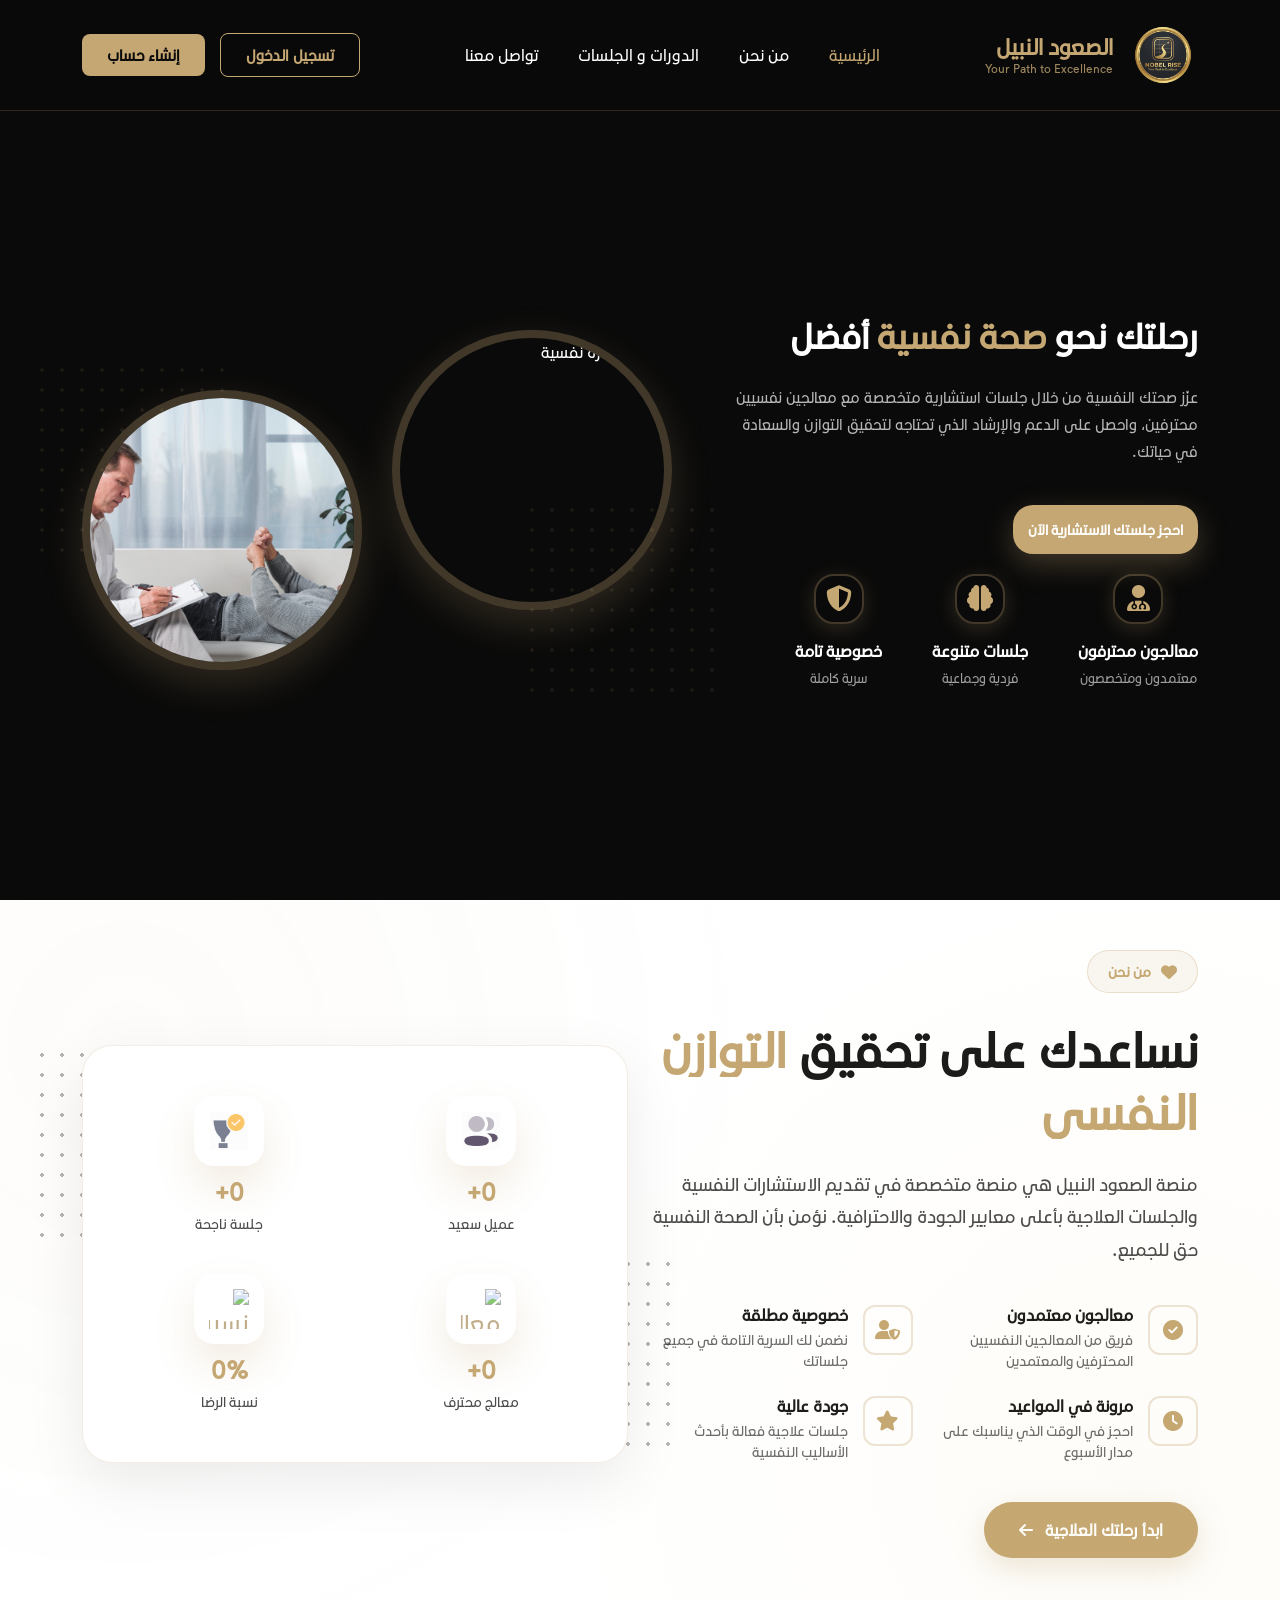
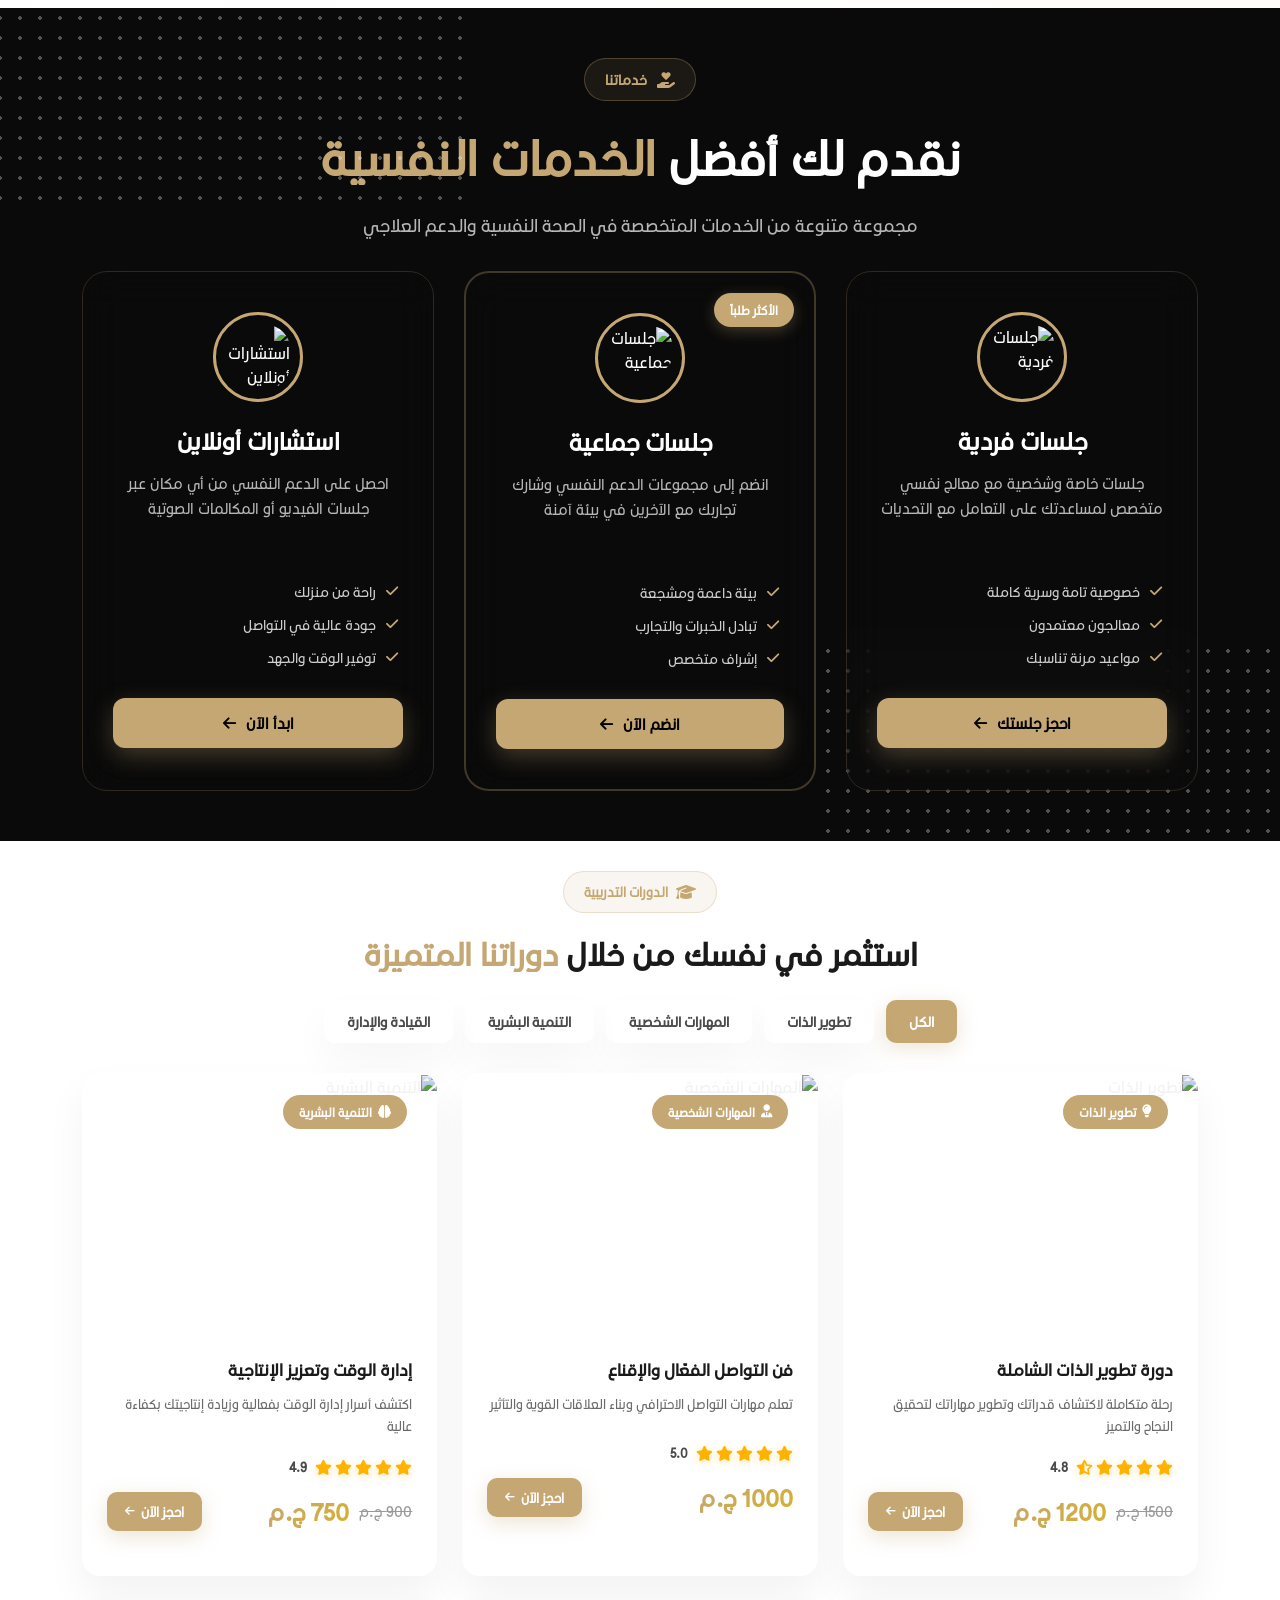
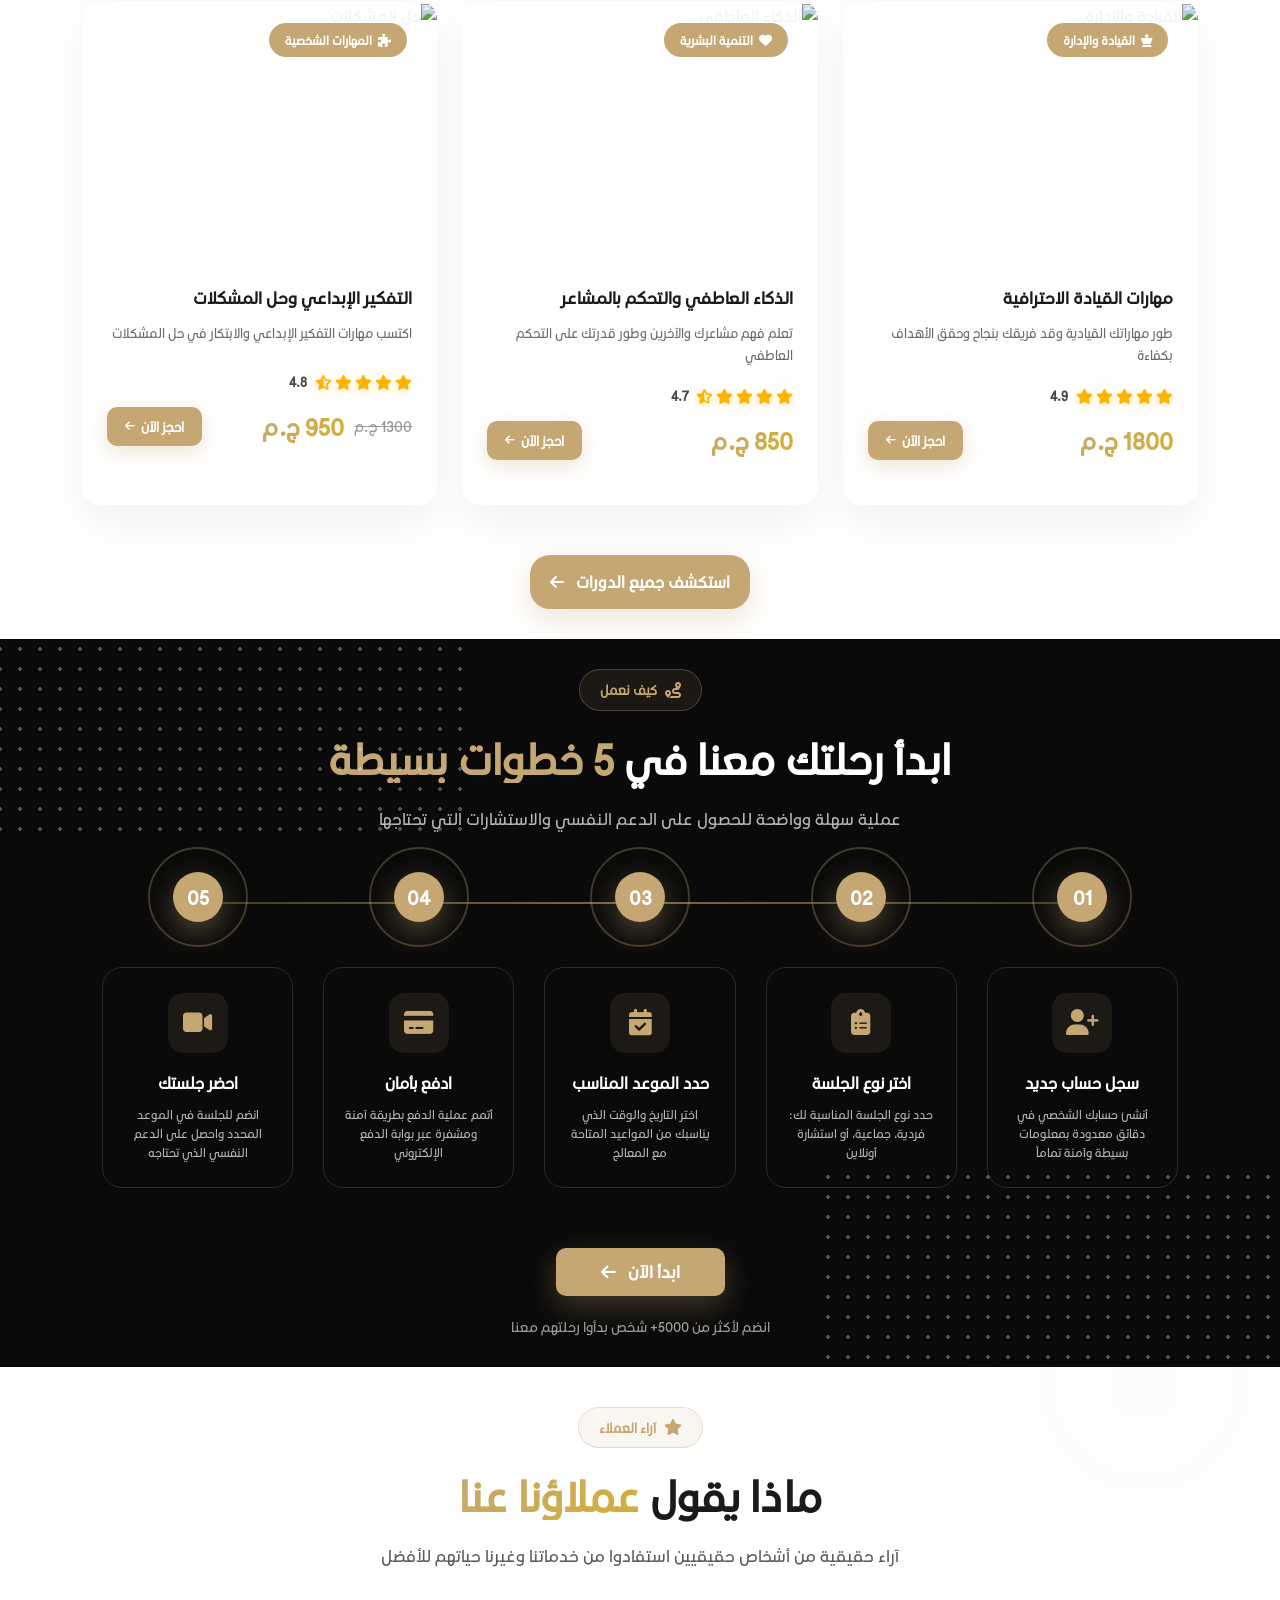
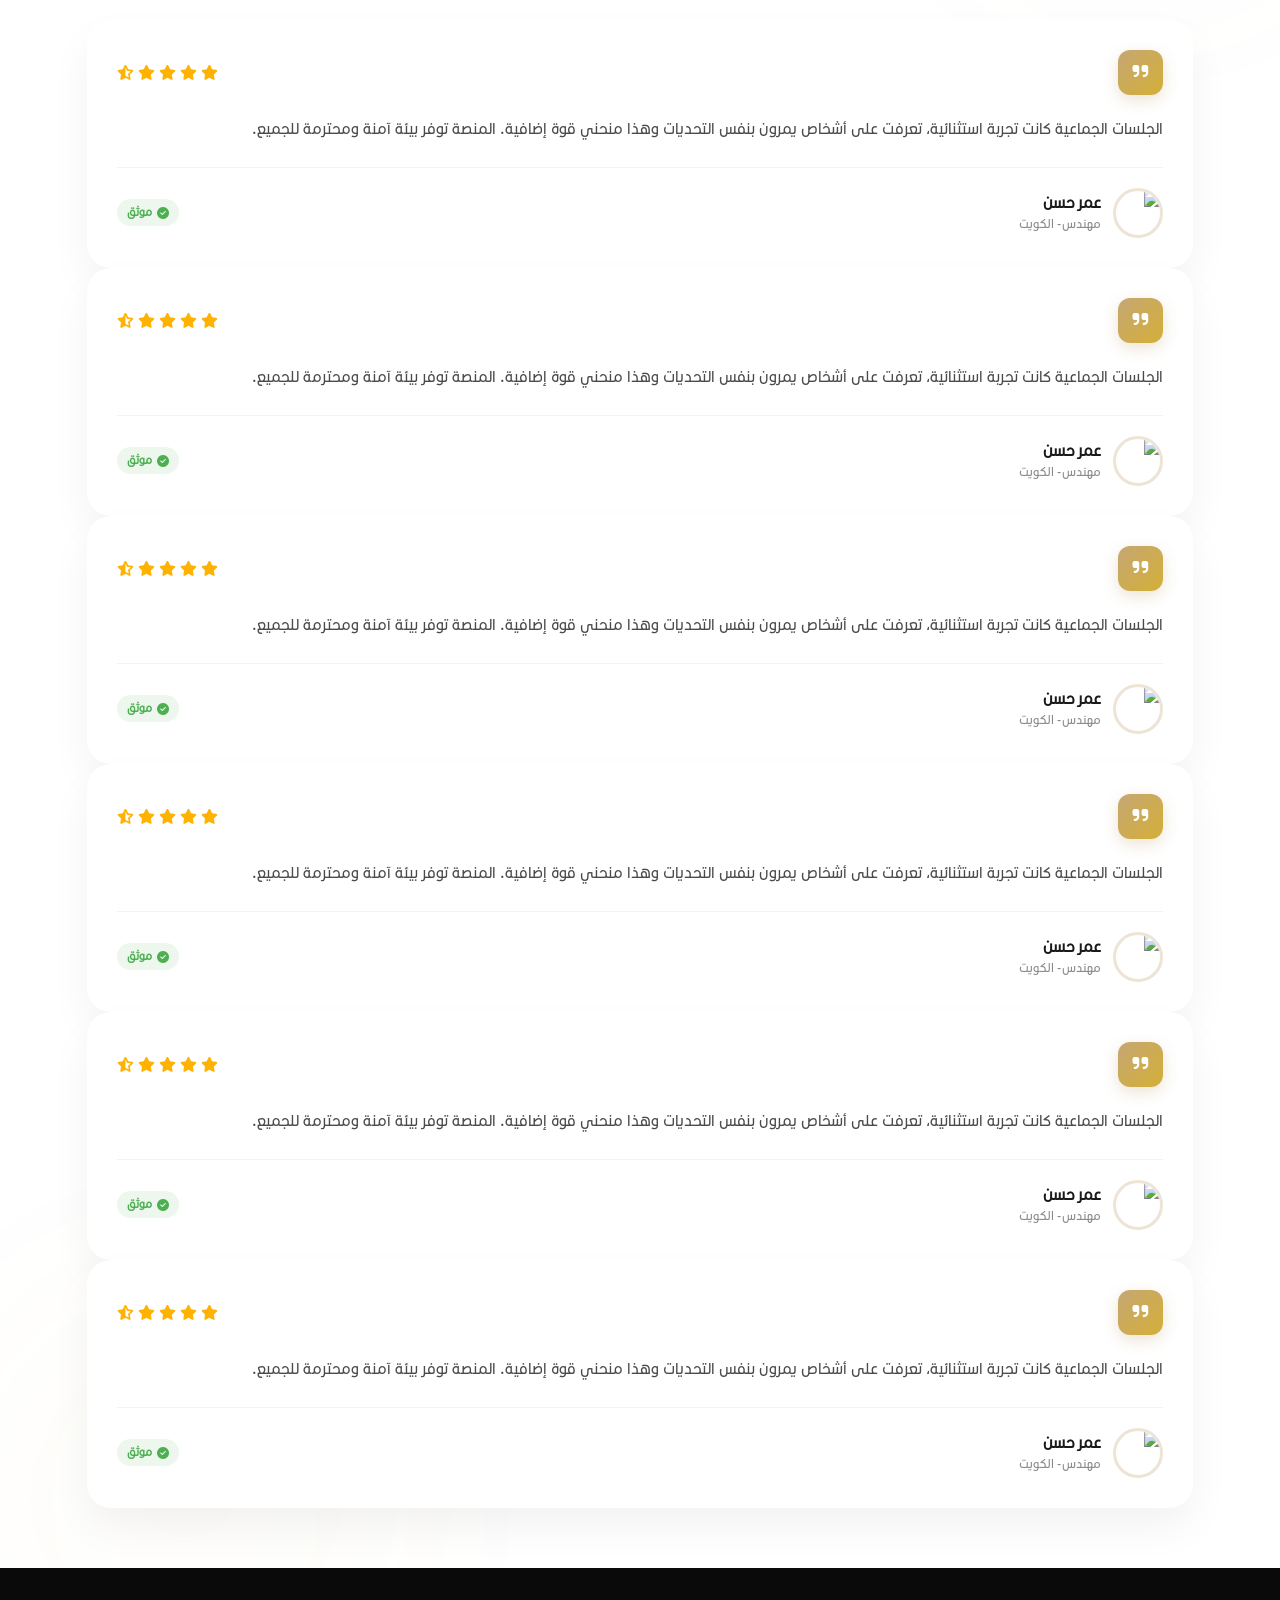
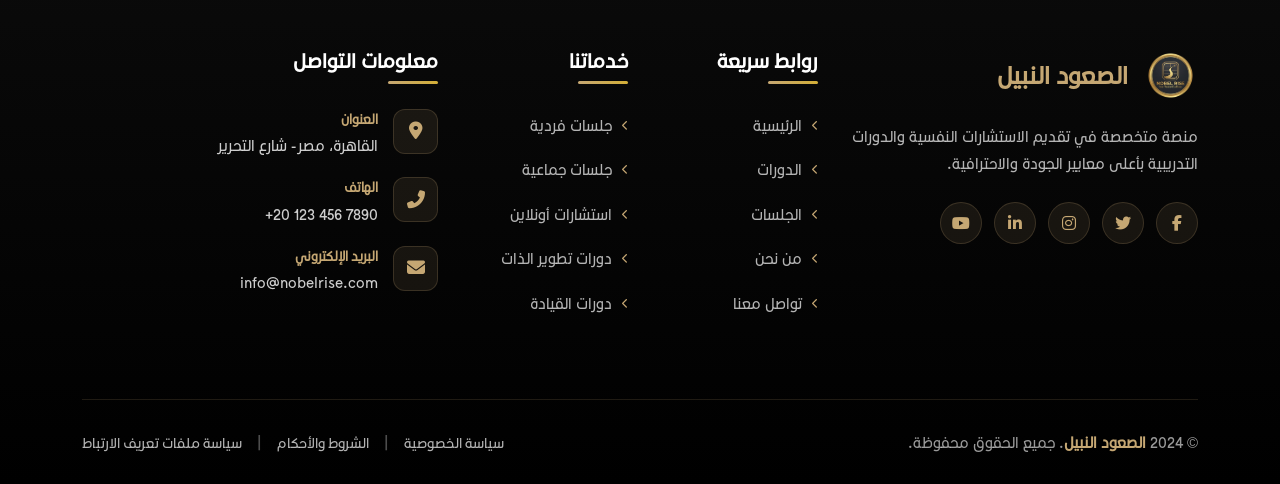
==== commit 2d544095: "Initial commit: Smart Academy website" ====
--- a/index.html
+++ b/index.html
@@ -44,7 +44,7 @@
                 <nav>
                     <ul class="nav-menu" id="navMenu">
                         <li><a href="index.html" class="active">الرئيسية</a></li>
-                        <li><a href="index.html#about">من نحن</a></li>
+                        <li><a href="./about.html">من نحن</a></li>
                         <li><a href="./training_courses.html" >الدورات و الجلسات</a></li>
                         <li><a href="./contact.html">تواصل معنا</a></li>
                         <div class="auth-buttons d-lg-none">
--- a/assets/css/style.css
+++ b/assets/css/style.css
@@ -82,7 +82,7 @@
     color: var(--color-text-white);
 }
 
-a{
+a {
     text-decoration: none;
 }
 
@@ -122,9 +122,9 @@
 }
 
 .logo-img {
-    width: 60px;
-    height: 60px;
-    object-fit: contain;
+    width: 70px;
+    height: 70px;
+    object-fit: cover;
     transition: transform var(--transition-fast);
 }
 
@@ -6031,4 +6031,250 @@
 .success-box a:hover {
     transform: translateY(-2px);
     box-shadow: 0 10px 30px rgba(197, 167, 115, 0.4);
+}
+
+
+/* ===================== QUOTE BANNER ===================== */
+.quote-banner {
+    background: var(--color-bg-darker);
+    padding: 5rem 0;
+    text-align: center;
+    position: relative;
+    overflow: hidden;
+    border-top: 1px solid var(--color-border);
+    border-bottom: 1px solid var(--color-border);
+}
+
+.quote-banner::before {
+    content: '"';
+    position: absolute;
+    top: -2rem;
+    right: 4rem;
+    font-family: var(--font-display);
+    font-size: 18rem;
+    color: rgba(197, 167, 115, 0.05);
+    line-height: 1;
+    pointer-events: none;
+}
+
+.quote-banner blockquote {
+    font-family: var(--font-display);
+    font-size: clamp(1.3rem, 2.4vw, 1.9rem);
+    font-weight: 600;
+    color: var(--color-text-white);
+    line-height: 1.65;
+    max-width: 700px;
+    margin: 0 auto 1.2rem;
+    position: relative;
+    z-index: 1;
+}
+
+.quote-banner blockquote .gold {
+    color: var(--color-primary);
+}
+
+.quote-attr {
+    font-size: 0.85rem;
+    color: var(--color-text-muted);
+}
+
+/* ===================== VALUES (DARK) ===================== */
+.values-section {
+    background: var(--color-bg-dark);
+    padding: 6rem 0;
+}
+
+.sec-label {
+    font-size: 0.72rem;
+    font-weight: 700;
+    letter-spacing: 0.22em;
+    text-transform: uppercase;
+    color: var(--color-primary);
+    margin-bottom: 0.9rem;
+}
+
+.sec-title {
+    font-family: var(--font-display);
+    font-size: clamp(1.8rem, 3vw, 2.7rem);
+    font-weight: 700;
+    line-height: 1.35;
+    margin-bottom: 1rem;
+}
+
+.value-card {
+    background: rgba(255, 255, 255, 0.025);
+    border: 1px solid var(--color-border);
+    border-radius: 14px;
+    padding: 2rem 1.8rem;
+    height: 100%;
+    position: relative;
+    overflow: hidden;
+    transition: transform var(--transition-fast), border-color var(--transition-fast), box-shadow var(--transition-fast);
+}
+
+.value-card::before {
+    content: '';
+    position: absolute;
+    top: 0;
+    right: 0;
+    left: 0;
+    height: 2px;
+    background: linear-gradient(90deg, transparent, var(--color-primary), transparent);
+    opacity: 0;
+    transition: opacity var(--transition-fast);
+}
+
+.value-card:hover {
+    transform: translateY(-5px);
+    border-color: var(--color-border-light);
+    box-shadow: 0 16px 48px var(--color-shadow-medium);
+}
+
+.value-card:hover::before {
+    opacity: 1;
+}
+
+.value-icon {
+    width: 50px;
+    height: 50px;
+    border-radius: 12px;
+    background: rgba(197, 167, 115, 0.1);
+    border: 1px solid var(--color-border);
+    display: flex;
+    align-items: center;
+    justify-content: center;
+    font-size: 1.2rem;
+    color: var(--color-primary);
+    margin-bottom: 1.2rem;
+}
+
+.value-title {
+    font-family: var(--font-display);
+    font-size: 1.05rem;
+    font-weight: 700;
+    color: var(--color-primary);
+    margin-bottom: 0.6rem;
+}
+
+.value-desc {
+    font-size: 0.86rem;
+    line-height: 1.75;
+    color: var(--color-text-muted);
+}
+
+/* ===================== STATS (LIGHT) ===================== */
+.stats-section {
+    background: var(--color-bg-white);
+    padding: 5rem 0;
+}
+
+.stats-section .sec-label {
+    color: var(--color-primary-dark);
+}
+
+.stats-section .sec-title {
+    color: var(--color-text-dark);
+}
+
+.stat-card {
+    padding: 2rem 1rem;
+    text-align: center;
+    border-left: 1px solid rgba(197, 167, 115, 0.2);
+}
+
+.stat-card:last-child {
+    border-left: none;
+}
+
+.stat-num {
+    font-family: var(--font-display);
+    font-size: 3rem;
+    font-weight: 700;
+    color: var(--color-primary-dark);
+    line-height: 1;
+    margin-bottom: 0.5rem;
+}
+
+.stat-label {
+    font-size: 0.86rem;
+    color: var(--color-text-gray);
+    line-height: 1.5;
+}
+
+.stat-icon {
+    font-size: 1.5rem;
+    color: var(--color-primary-dark);
+    margin-bottom: 0.6rem;
+    opacity: 0.7;
+}
+
+/* ===================== CTA SECTION ===================== */
+.cta-section {
+    background: var(--color-bg-dark);
+    padding: 5rem 0;
+    border-top: 1px solid var(--color-border);
+}
+
+.cta-inner {
+    display: flex;
+    align-items: center;
+    justify-content: space-between;
+    gap: 3rem;
+    flex-wrap: wrap;
+}
+
+.cta-section .sec-title {
+    color: var(--color-text-white);
+    margin-bottom: 0.8rem;
+}
+
+.cta-section .sec-body {
+    color: var(--color-text-muted);
+}
+
+.cta-btns {
+    display: flex;
+    gap: 1rem;
+    flex-shrink: 0;
+    flex-wrap: wrap;
+}
+
+.btn-gold {
+    padding: 0.9rem 2.2rem;
+    background: var(--color-primary);
+    color: #000;
+    border: none;
+    border-radius: 6px;
+    font-weight: 700;
+    font-size: 0.92rem;
+    text-decoration: none;
+    transition: background var(--transition-fast), transform var(--transition-fast), box-shadow var(--transition-fast);
+    box-shadow: 0 4px 24px var(--color-shadow-strong);
+    display: inline-block;
+}
+
+.btn-gold:hover {
+    background: var(--color-primary-dark);
+    color: #000;
+    transform: translateY(-2px);
+    box-shadow: 0 8px 36px var(--color-shadow-intense);
+}
+
+.btn-ghost {
+    padding: 0.9rem 2.2rem;
+    background: transparent;
+    color: var(--color-primary);
+    border: 1px solid var(--color-border-light);
+    border-radius: 6px;
+    font-weight: 600;
+    font-size: 0.92rem;
+    text-decoration: none;
+    transition: background var(--transition-fast), border-color var(--transition-fast);
+    display: inline-block;
+}
+
+.btn-ghost:hover {
+    background: rgba(197, 167, 115, 0.08);
+    border-color: var(--color-primary);
+    color: var(--color-primary);
 }
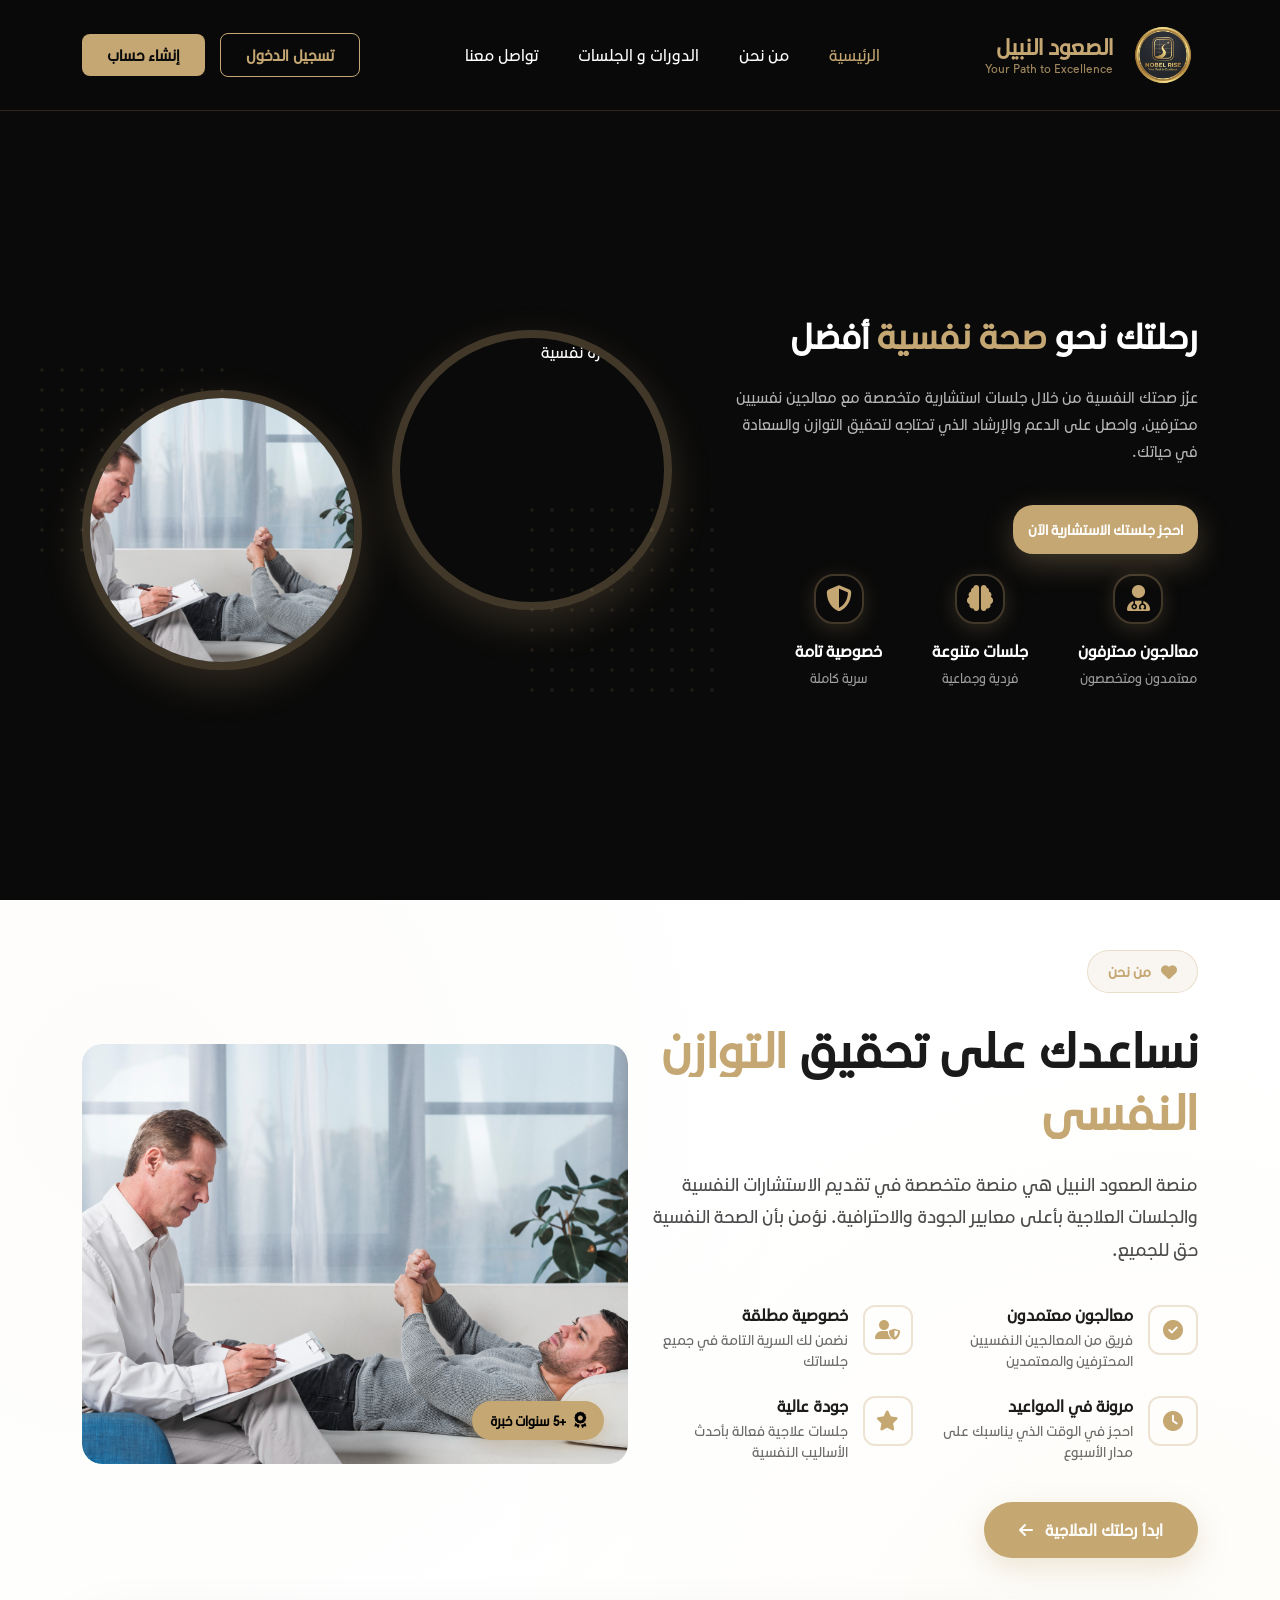
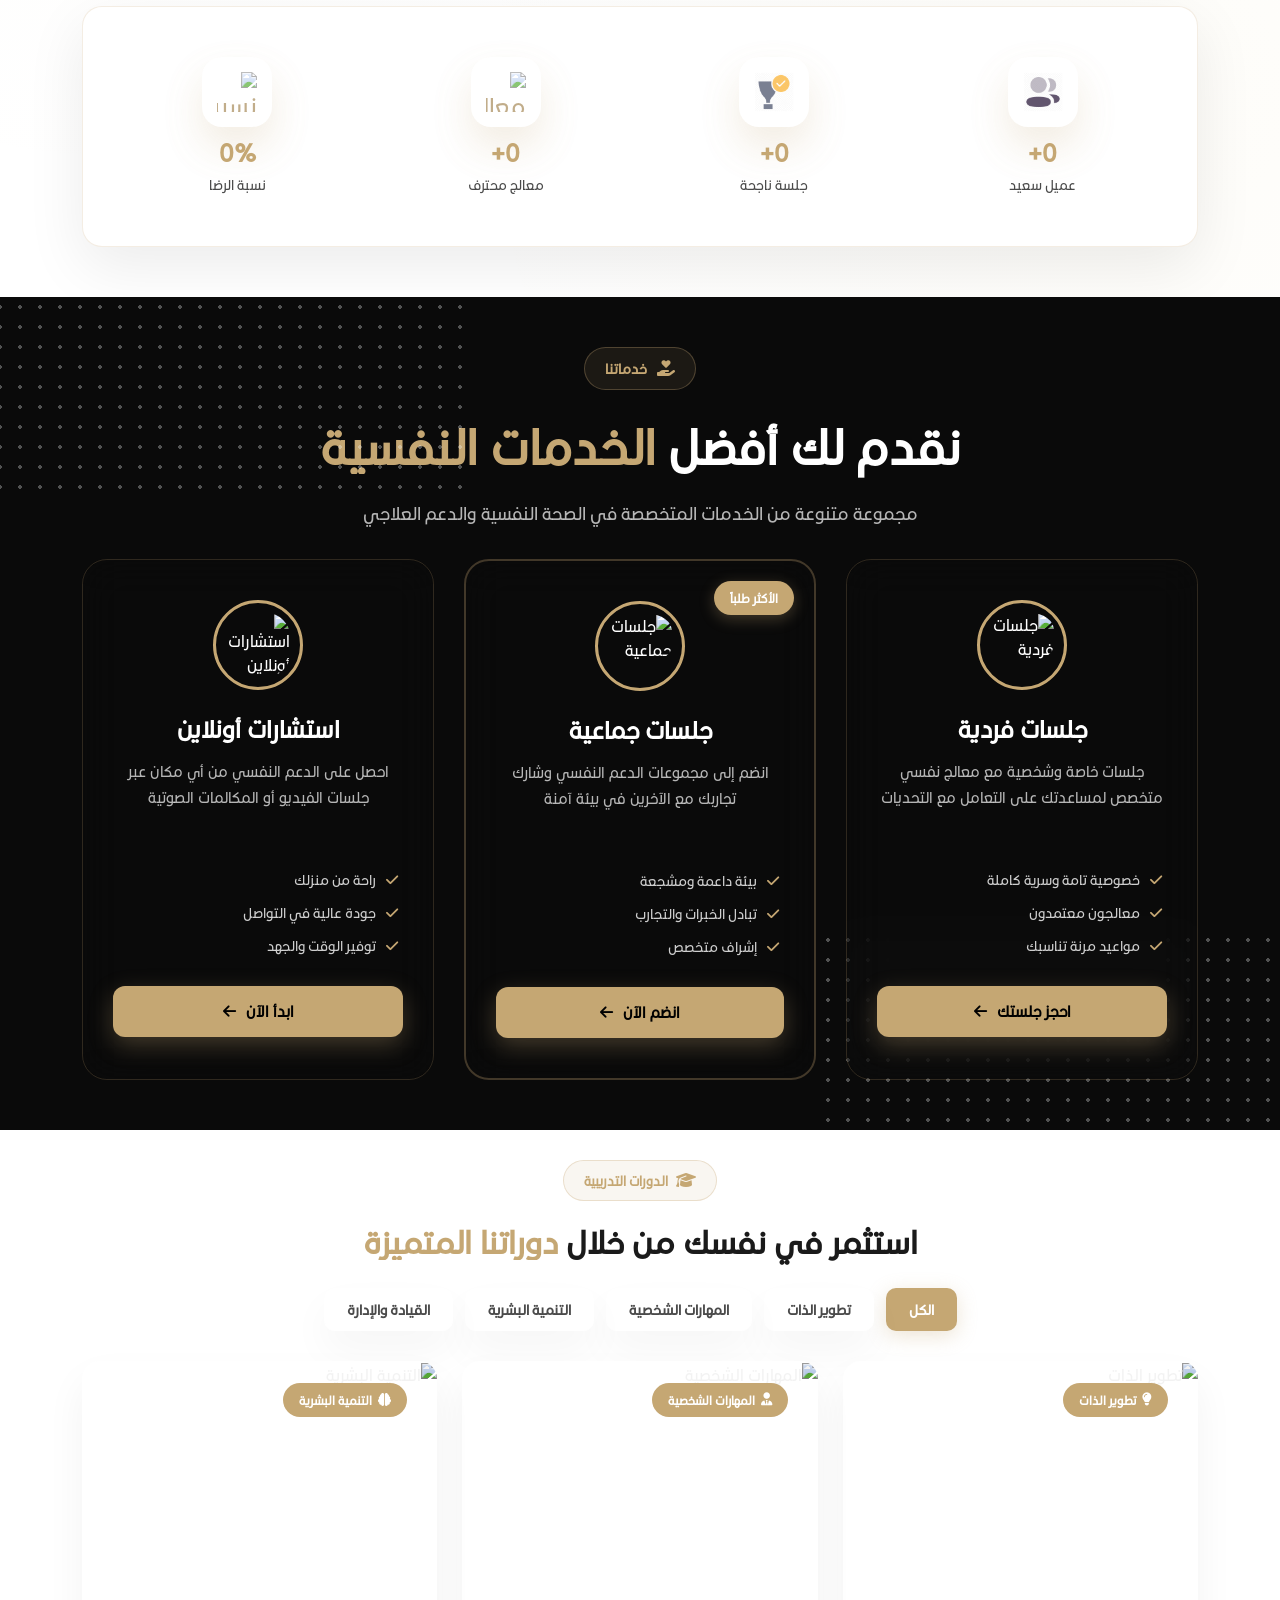
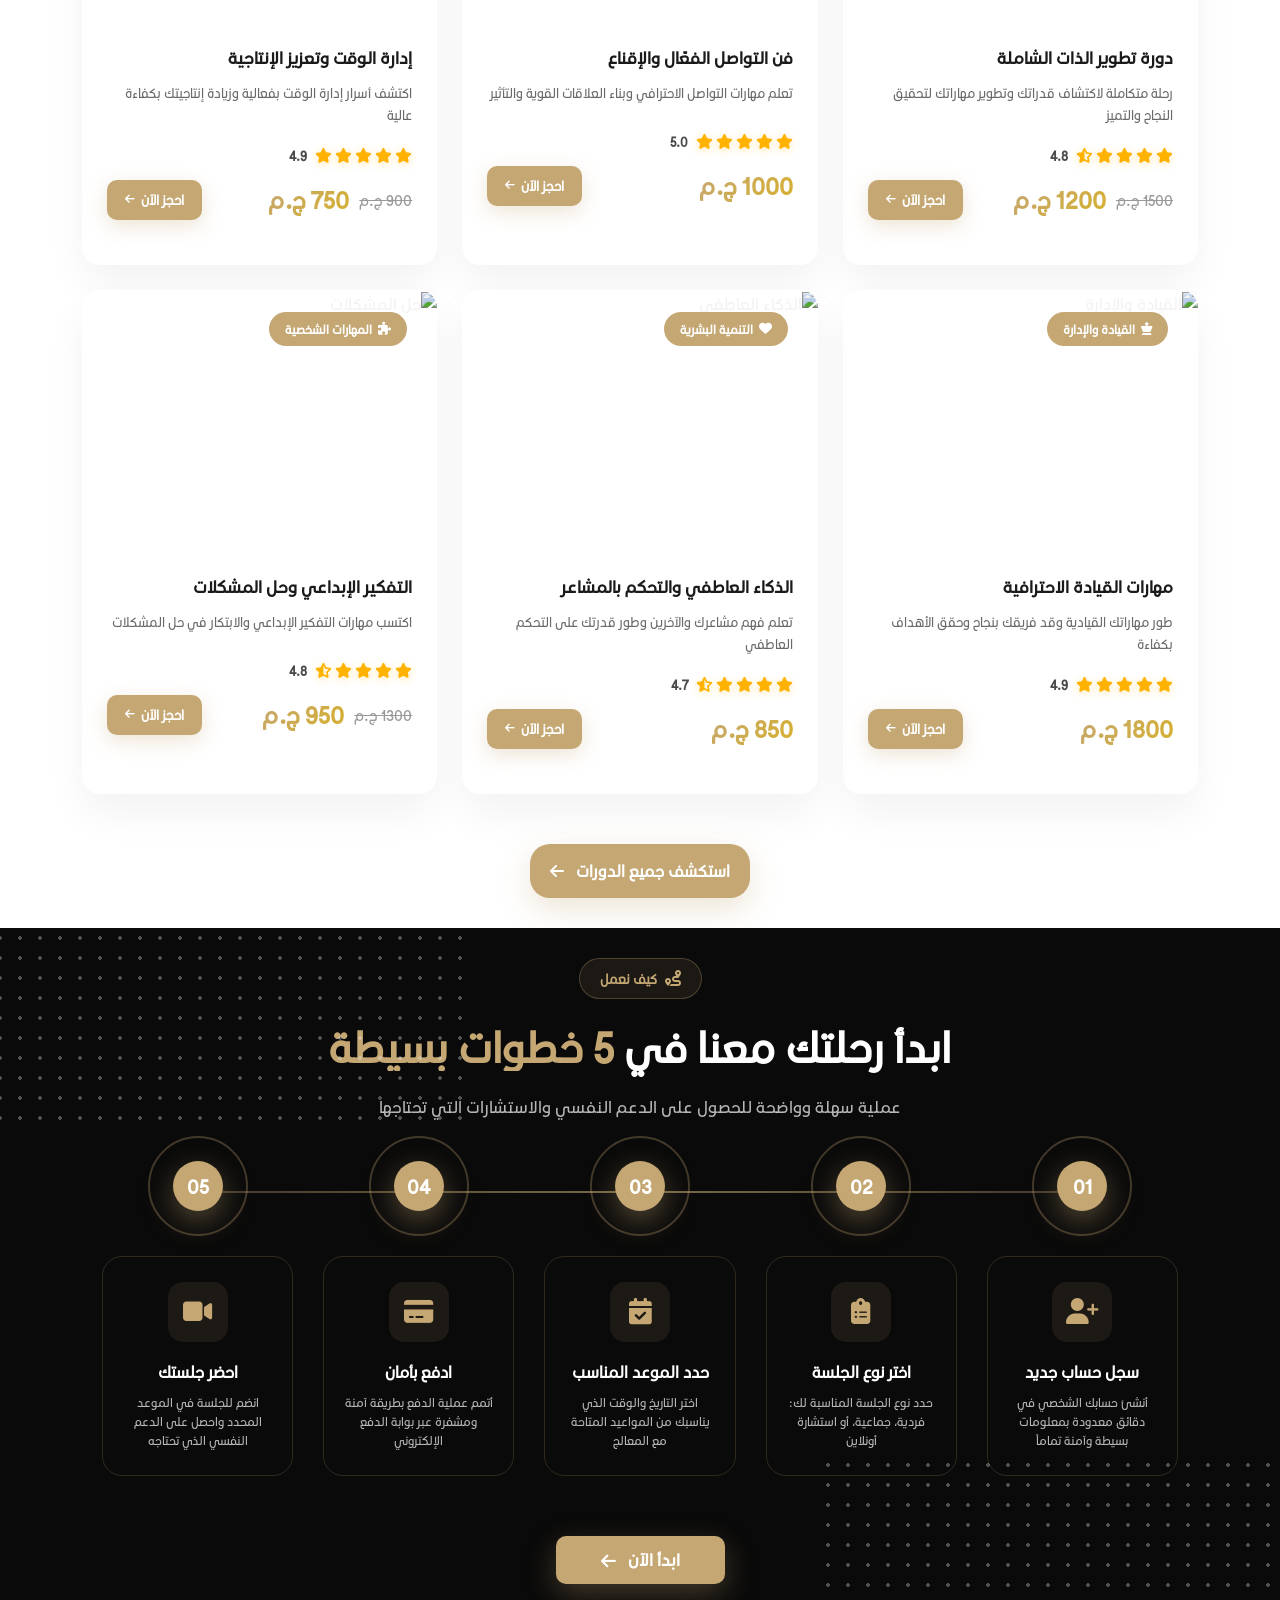
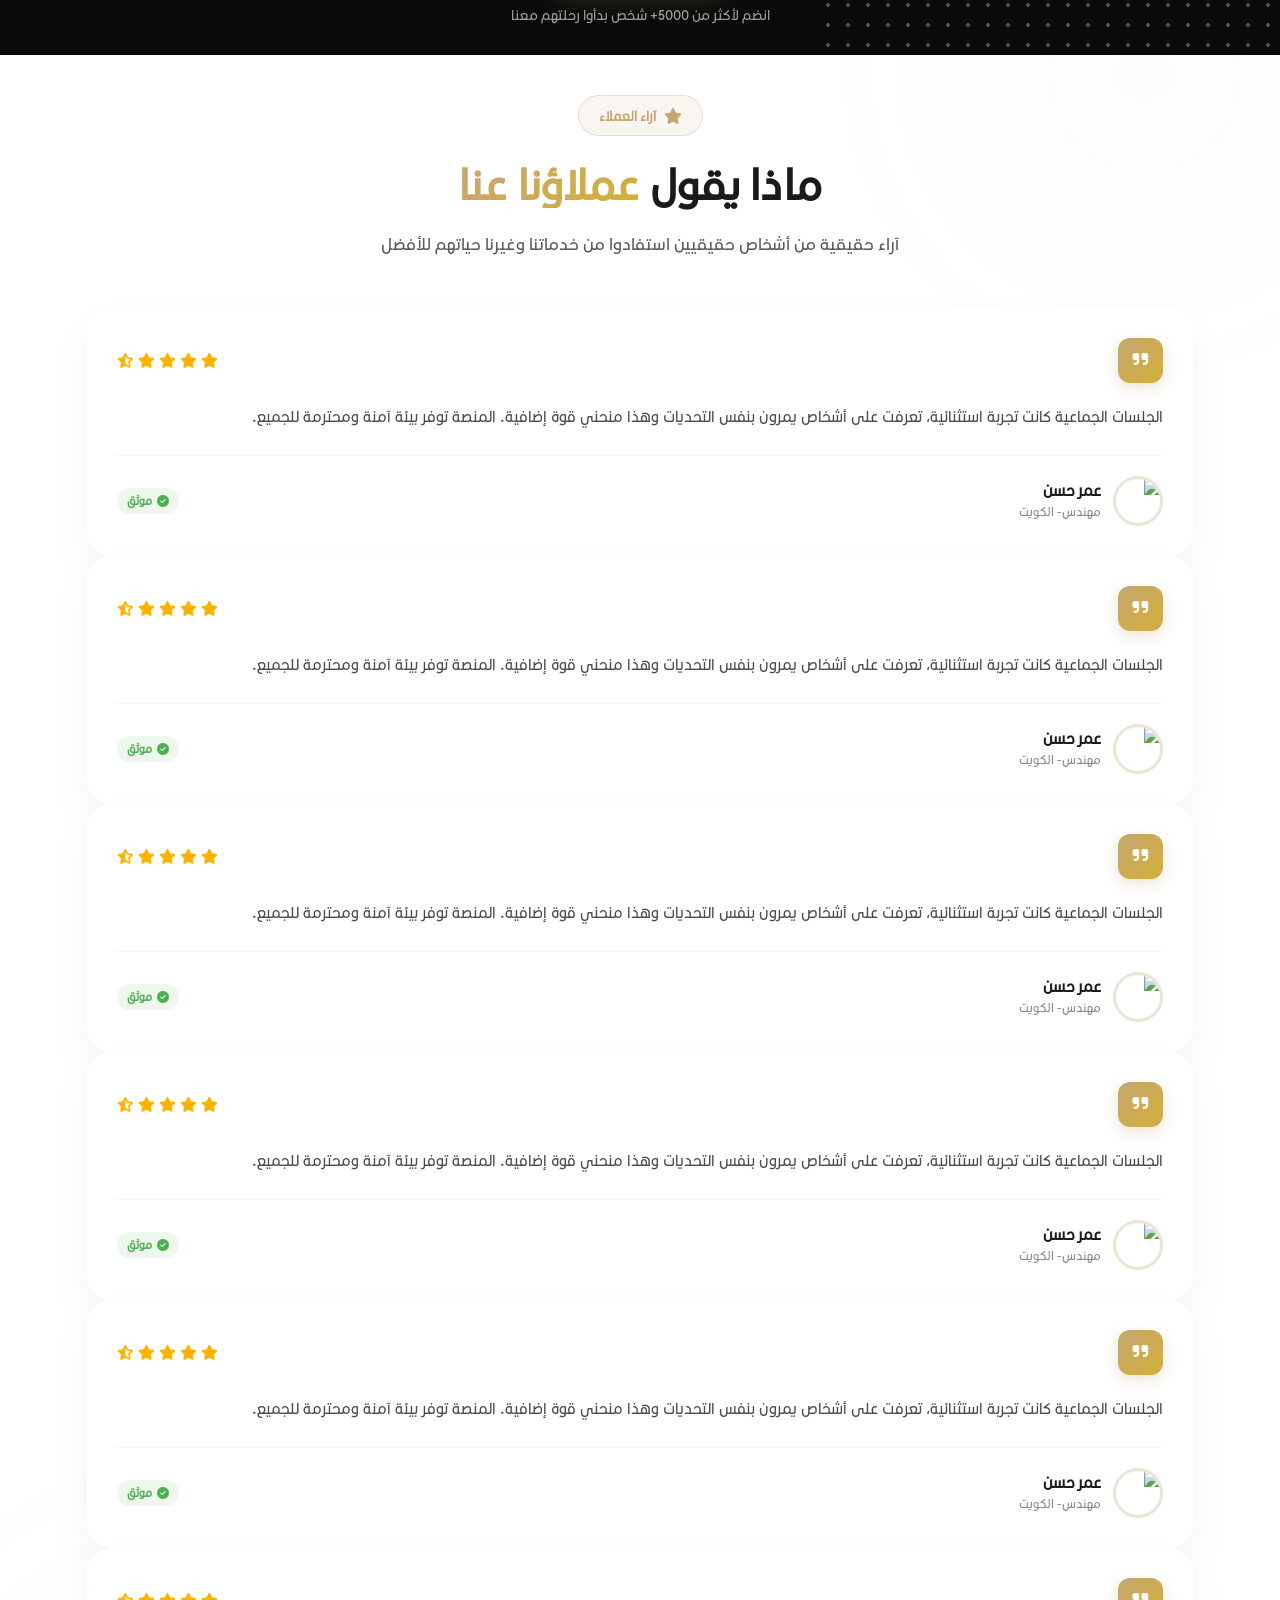
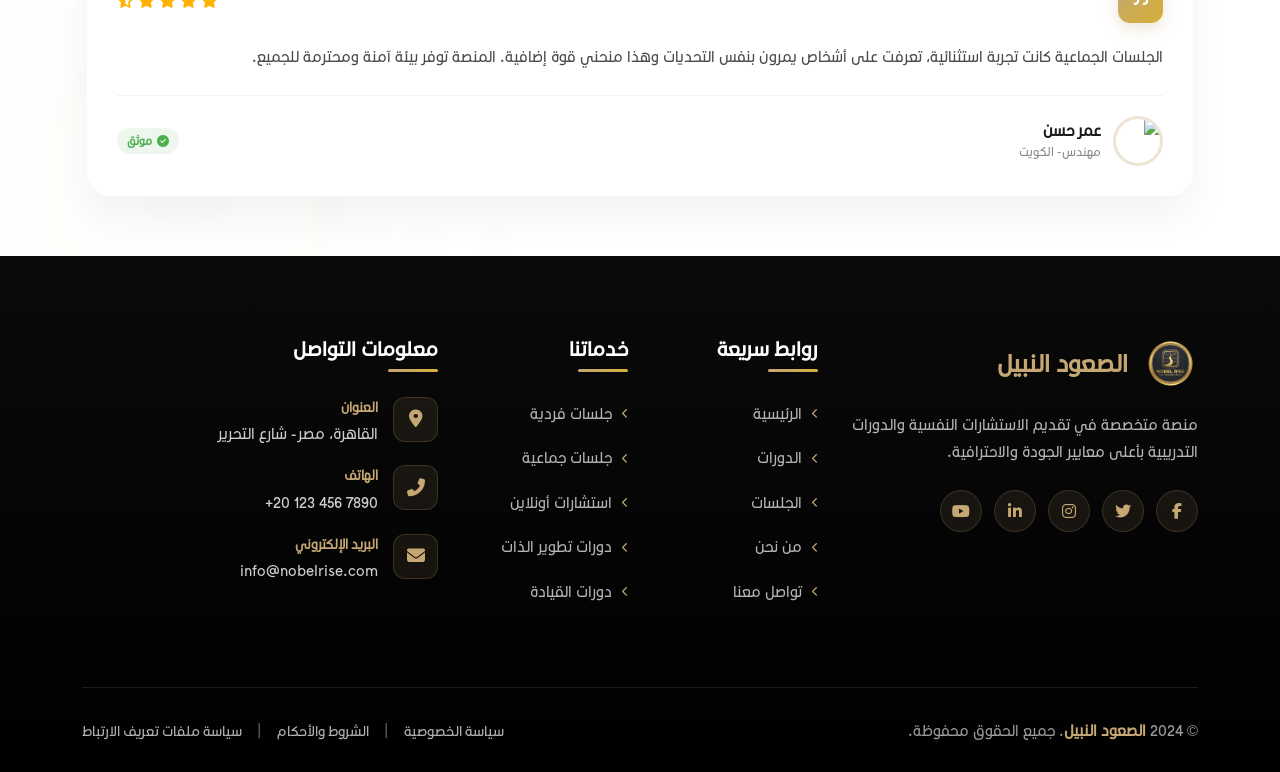
==== commit 365ddd4f: "update: profile page, about section with image and stats, JS/CSS refactor" ====
--- a/index.html
+++ b/index.html
@@ -119,7 +119,8 @@
         <!-- ========================== About ========================== -->
         <section class="about-section" id="about">
             <div class="container">
-                <div class="row align-items-center">
+                <!-- Row 1: Text + Image -->
+                <div class="row align-items-center mb-5">
                     <div class="col-lg-6 col-md-12" data-aos="fade-right" data-aos-duration="1000">
                         <div class="about-content">
                             <div class="section-badge">
@@ -175,56 +176,48 @@
                         </div>
                     </div>
                     <div class="col-lg-6 col-md-12" data-aos="fade-left" data-aos-duration="1000" data-aos-delay="200">
-                        <div class="about-stats-wrapper">
-                            <div class="stats-card">
-                                <div class="stats-grid">
-                                    <div class="stat-box">
-                                        <div class="stat-icon">
-                                            <img src="./assets/img/User.png" alt="">
-                                        </div>
-                                        <div class="stat-content">
-                                            <h3 class="stat-number"><span class="counter" data-target="5000">0</span>+
-                                            </h3>
-                                            <p class="stat-label">عميل سعيد</p>
-                                        </div>
-                                    </div>
-                                    <div class="stat-box">
-                                        <div class="stat-icon">
-                                            <img src="./assets/img/successful.png" alt="">
-                                        </div>
-                                        <div class="stat-content">
-                                            <h3 class="stat-number"><span class="counter" data-target="15000">0</span>+
-                                            </h3>
-                                            <p class="stat-label">جلسة ناجحة</p>
-                                        </div>
-                                    </div>
-                                    <div class="stat-box">
-                                        <div class="stat-icon">
-                                            <img src="https://cdn-icons-png.flaticon.com/512/2785/2785482.png"
-                                                alt="معالج محترف">
-                                        </div>
-                                        <div class="stat-content">
-                                            <h3 class="stat-number"><span class="counter" data-target="50">0</span>+
-                                            </h3>
-                                            <p class="stat-label">معالج محترف</p>
-                                        </div>
-                                    </div>
-                                    <div class="stat-box">
-                                        <div class="stat-icon">
-                                            <img src="https://cdn-icons-png.flaticon.com/512/1828/1828884.png"
-                                                alt="نسبة الرضا">
-                                        </div>
-                                        <div class="stat-content">
-                                            <h3 class="stat-number"><span class="counter" data-target="98">0</span>%
-                                            </h3>
-                                            <p class="stat-label">نسبة الرضا</p>
-                                        </div>
-                                    </div>
-                                </div>
-                            </div>
-                            <div class="stats-decoration">
-                                <div class="deco-element deco-circle"></div>
-                                <div class="deco-element deco-dots"></div>
+                        <div class="about-img-wrap">
+                            <img src="./assets/img/main_hero.jpg" alt="من نحن" class="about-side-img">
+                            <div class="about-img-badge">
+                                <i class="fas fa-award"></i>
+                                <span>+5 سنوات خبرة</span>
+                            </div>
+                        </div>
+                    </div>
+                </div>
+                <!-- Row 2: Stats -->
+                <div class="row" data-aos="fade-up" data-aos-duration="1000">
+                    <div class="col-12">
+                        <div class="stats-card">
+                            <div class="stats-grid">
+                                <div class="stat-box">
+                                    <div class="stat-icon"><img src="./assets/img/User.png" alt=""></div>
+                                    <div class="stat-content">
+                                        <h3 class="stat-number"><span class="counter" data-target="5000">0</span>+</h3>
+                                        <p class="stat-label">عميل سعيد</p>
+                                    </div>
+                                </div>
+                                <div class="stat-box">
+                                    <div class="stat-icon"><img src="./assets/img/successful.png" alt=""></div>
+                                    <div class="stat-content">
+                                        <h3 class="stat-number"><span class="counter" data-target="15000">0</span>+</h3>
+                                        <p class="stat-label">جلسة ناجحة</p>
+                                    </div>
+                                </div>
+                                <div class="stat-box">
+                                    <div class="stat-icon"><img src="https://cdn-icons-png.flaticon.com/512/2785/2785482.png" alt="معالج محترف"></div>
+                                    <div class="stat-content">
+                                        <h3 class="stat-number"><span class="counter" data-target="50">0</span>+</h3>
+                                        <p class="stat-label">معالج محترف</p>
+                                    </div>
+                                </div>
+                                <div class="stat-box">
+                                    <div class="stat-icon"><img src="https://cdn-icons-png.flaticon.com/512/1828/1828884.png" alt="نسبة الرضا"></div>
+                                    <div class="stat-content">
+                                        <h3 class="stat-number"><span class="counter" data-target="98">0</span>%</h3>
+                                        <p class="stat-label">نسبة الرضا</p>
+                                    </div>
+                                </div>
                             </div>
                         </div>
                     </div>
--- a/assets/css/style.css
+++ b/assets/css/style.css
@@ -1,6280 +1,7175 @@
 @font-face {
-    font-family: 'CAREEM';
-    src: url('../fonts/CAREEM-REGULAR.DB5F2BCA26992ED25A89.otf') format('woff2'),
-        url('../fonts/CAREEM-REGULAR.DB5F2BCA26992ED25A89.otf') format('woff');
-    font-weight: 200;
-    font-style: normal;
-    font-display: swap;
+  font-family: "CAREEM";
+  src:
+    url("../fonts/CAREEM-REGULAR.DB5F2BCA26992ED25A89.otf") format("woff2"),
+    url("../fonts/CAREEM-REGULAR.DB5F2BCA26992ED25A89.otf") format("woff");
+  font-weight: 200;
+  font-style: normal;
+  font-display: swap;
 }
 
 /* ========================== CSS Variables (Root Colors) ========================== */
 :root {
-    /* Primary Gold Colors */
-    --color-primary: #c5a773;
-    --color-primary-dark: #a88b5a;
-    --color-primary-rgb: 197, 167, 115;
-
-    /* Background Colors - Dark Theme */
-    --color-bg-dark: #0a0a0a;
-    --color-bg-darker: #000000;
-    --color-bg-light: rgba(10, 10, 10, 0.95);
-    --color-bg-transparent: rgba(10, 10, 10, 0.98);
-
-    /* Background Colors - Light Theme (About Section) */
-    --color-bg-white: #ffffff;
-    --color-bg-gray-light: #f8f9fa;
-
-    /* Text Colors - Dark Theme */
-    --color-text-white: #ffffff;
-    --color-text-light: rgba(255, 255, 255, 0.7);
-    --color-text-muted: rgba(255, 255, 255, 0.6);
-
-    /* Text Colors - Light Theme (About Section) */
-    --color-text-dark: #1a1a1a;
-    --color-text-gray: #4a4a4a;
-    --color-text-gray-light: #6a6a6a;
-
-    /* Border & Shadow Colors */
-    --color-border: rgba(197, 167, 115, 0.2);
-    --color-border-light: rgba(197, 167, 115, 0.3);
-    --color-shadow: rgba(197, 167, 115, 0.1);
-    --color-shadow-medium: rgba(197, 167, 115, 0.2);
-    --color-shadow-strong: rgba(197, 167, 115, 0.3);
-    --color-shadow-intense: rgba(197, 167, 115, 0.4);
-
-    /* Spacing */
-    --header-height: 100px;
-    --header-height-scrolled: 90px;
-
-    /* Transitions */
-    --transition-fast: 0.3s ease;
-    --transition-medium: 0.4s ease;
-}
-
+  /* Primary Gold Colors */
+  --color-primary: #c5a773;
+  --color-primary-dark: #a88b5a;
+  --color-primary-rgb: 197, 167, 115;
+
+  /* Background Colors - Dark Theme */
+  --color-bg-dark: #0a0a0a;
+  --color-bg-darker: #000000;
+  --color-bg-light: rgba(10, 10, 10, 0.95);
+  --color-bg-transparent: rgba(10, 10, 10, 0.98);
+
+  /* Background Colors - Light Theme (About Section) */
+  --color-bg-white: #ffffff;
+  --color-bg-gray-light: #f8f9fa;
+
+  /* Text Colors - Dark Theme */
+  --color-text-white: #ffffff;
+  --color-text-light: rgba(255, 255, 255, 0.7);
+  --color-text-muted: rgba(255, 255, 255, 0.6);
+
+  /* Text Colors - Light Theme (About Section) */
+  --color-text-dark: #1a1a1a;
+  --color-text-gray: #4a4a4a;
+  --color-text-gray-light: #6a6a6a;
+
+  /* Border & Shadow Colors */
+  --color-border: rgba(197, 167, 115, 0.2);
+  --color-border-light: rgba(197, 167, 115, 0.3);
+  --color-shadow: rgba(197, 167, 115, 0.1);
+  --color-shadow-medium: rgba(197, 167, 115, 0.2);
+  --color-shadow-strong: rgba(197, 167, 115, 0.3);
+  --color-shadow-intense: rgba(197, 167, 115, 0.4);
+
+  /* Spacing */
+  --header-height: 100px;
+  --header-height-scrolled: 90px;
+
+  /* Transitions */
+  --transition-fast: 0.3s ease;
+  --transition-medium: 0.4s ease;
+}
 
 ::-webkit-scrollbar {
-    width: 10px;
+  width: 10px;
 }
 
 ::-webkit-scrollbar-track {
-    background: #fff;
+  background: #fff;
 }
 
 ::-webkit-scrollbar-thumb {
-    background: var(--color-primary);
+  background: var(--color-primary);
 }
 
 ::-webkit-scrollbar-thumb:hover {
-    border-radius: 10px;
-    background-color: var(--color-primary);
-}
-
+  border-radius: 10px;
+  background-color: var(--color-primary);
+}
 
 * {
-    margin: 0;
-    padding: 0;
-    box-sizing: border-box;
+  margin: 0;
+  padding: 0;
+  box-sizing: border-box;
 }
 
 body {
-    font-family: "CAREEM", sans-serif;
-    background: var(--color-bg-dark);
-    color: var(--color-text-white);
+  font-family: "CAREEM", sans-serif;
+  background: var(--color-bg-dark);
+  color: var(--color-text-white);
 }
 
 a {
-    text-decoration: none;
+  text-decoration: none;
 }
 
 /* ========================== Header Styles ========================== */
 .header {
-    position: fixed;
-    top: 0;
-    left: 0;
-    width: 100%;
-    padding: 20px 0;
-    background: var(--color-bg-light);
-    backdrop-filter: blur(10px);
-    border-bottom: 1px solid var(--color-border);
-    z-index: 1000;
-    transition: all var(--transition-fast);
+  position: fixed;
+  top: 0;
+  left: 0;
+  width: 100%;
+  padding: 20px 0;
+  background: var(--color-bg-light);
+  backdrop-filter: blur(10px);
+  border-bottom: 1px solid var(--color-border);
+  z-index: 1000;
+  transition: all var(--transition-fast);
 }
 
 .header.scrolled {
-    padding: 15px 0;
-    background: var(--color-bg-transparent);
-    box-shadow: 0 5px 20px var(--color-shadow);
+  padding: 15px 0;
+  background: var(--color-bg-transparent);
+  box-shadow: 0 5px 20px var(--color-shadow);
 }
 
 .header-container {
-    display: flex;
-    justify-content: space-between;
-    align-items: center;
-    margin: 0 auto;
+  display: flex;
+  justify-content: space-between;
+  align-items: center;
+  margin: 0 auto;
 }
 
 /* Logo Styles */
 .logo {
-    display: flex;
-    align-items: center;
-    gap: 15px;
-    text-decoration: none;
+  display: flex;
+  align-items: center;
+  gap: 15px;
+  text-decoration: none;
 }
 
 .logo-img {
-    width: 70px;
-    height: 70px;
-    object-fit: cover;
-    transition: transform var(--transition-fast);
+  width: 70px;
+  height: 70px;
+  object-fit: cover;
+  transition: transform var(--transition-fast);
 }
 
 .logo:hover .logo-img {
-    transform: scale(1.05);
+  transform: scale(1.05);
 }
 
 .logo-text {
-    display: flex;
-    flex-direction: column;
+  display: flex;
+  flex-direction: column;
 }
 
 .logo-title {
-    font-size: 22px;
-    font-weight: 700;
-    color: var(--color-primary);
-    line-height: 1.2;
-    margin: 0;
+  font-size: 22px;
+  font-weight: 700;
+  color: var(--color-primary);
+  line-height: 1.2;
+  margin: 0;
 }
 
 .logo-subtitle {
-    font-size: 12px;
-    font-weight: 400;
-    color: var(--color-primary);
-    opacity: 0.8;
-    margin: 0;
+  font-size: 12px;
+  font-weight: 400;
+  color: var(--color-primary);
+  opacity: 0.8;
+  margin: 0;
 }
 
 /* Navigation Styles */
 .nav-menu {
-    display: flex;
-    align-items: center;
-    gap: 40px;
-    list-style: none;
-    margin: 0;
-    padding: 0;
+  display: flex;
+  align-items: center;
+  gap: 40px;
+  list-style: none;
+  margin: 0;
+  padding: 0;
 }
 
 .nav-menu li a {
-    color: var(--color-text-white);
-    text-decoration: none;
-    font-size: 16px;
-    font-weight: 500;
-    position: relative;
-    transition: color var(--transition-fast);
-    padding: 8px 0;
+  color: var(--color-text-white);
+  text-decoration: none;
+  font-size: 16px;
+  font-weight: 500;
+  position: relative;
+  transition: color var(--transition-fast);
+  padding: 8px 0;
 }
 
 .nav-menu li a::after {
-    content: '';
-    position: absolute;
-    bottom: 0;
-    right: 0;
-    width: 0;
-    height: 2px;
-    background: var(--gradient-gold);
-    transition: width var(--transition-fast);
+  content: "";
+  position: absolute;
+  bottom: 0;
+  right: 0;
+  width: 0;
+  height: 2px;
+  background: var(--gradient-gold);
+  transition: width var(--transition-fast);
 }
 
 .nav-menu li a:hover {
-    color: var(--color-primary);
+  color: var(--color-primary);
 }
 
 .nav-menu li a:hover::after {
-    width: 100%;
-    right: auto;
-    left: 0;
+  width: 100%;
+  right: auto;
+  left: 0;
 }
 
 .nav-menu li a.active {
-    color: var(--color-primary);
+  color: var(--color-primary);
 }
 
 /* Auth Buttons */
 .auth-buttons {
-    display: flex;
-    align-items: center;
-    gap: 15px;
+  display: flex;
+  align-items: center;
+  gap: 15px;
 }
 
 .btn-login {
-    padding: 10px 25px;
-    background: transparent;
-    border: 1px solid var(--color-primary);
-    color: var(--color-primary);
-    border-radius: 8px;
-    font-weight: 600;
-    font-size: 15px;
-    cursor: pointer;
-    transition: all var(--transition-fast);
+  padding: 10px 25px;
+  background: transparent;
+  border: 1px solid var(--color-primary);
+  color: var(--color-primary);
+  border-radius: 8px;
+  font-weight: 600;
+  font-size: 15px;
+  cursor: pointer;
+  transition: all var(--transition-fast);
 }
 
 .btn-login:hover {
-    background: var(--color-primary);
-    color: var(--color-bg-dark);
-    transform: translateY(-2px);
-    box-shadow: 0 5px 15px var(--color-shadow-strong);
+  background: var(--color-primary);
+  color: var(--color-bg-dark);
+  transform: translateY(-2px);
+  box-shadow: 0 5px 15px var(--color-shadow-strong);
 }
 
 .btn-register {
-    padding: 10px 25px;
-    background: var(--color-primary);
-    border: none;
-    color: var(--color-bg-dark);
-    border-radius: 8px;
-    font-weight: 600;
-    font-size: 15px;
-    cursor: pointer;
-    transition: all var(--transition-fast);
+  padding: 10px 25px;
+  background: var(--color-primary);
+  border: none;
+  color: var(--color-bg-dark);
+  border-radius: 8px;
+  font-weight: 600;
+  font-size: 15px;
+  cursor: pointer;
+  transition: all var(--transition-fast);
 }
 
 .btn-register:hover {
-    transform: translateY(-2px);
-    box-shadow: 0 5px 15px var(--color-shadow-intense);
+  transform: translateY(-2px);
+  box-shadow: 0 5px 15px var(--color-shadow-intense);
 }
 
 /* Mobile Menu Toggle */
 .menu-toggle {
-    display: none;
-    flex-direction: column;
-    gap: 5px;
-    cursor: pointer;
-    padding: 5px;
+  display: none;
+  flex-direction: column;
+  gap: 5px;
+  cursor: pointer;
+  padding: 5px;
 }
 
 .menu-toggle span {
-    width: 28px;
-    height: 3px;
-    background: var(--color-primary);
-    border-radius: 3px;
-    transition: all var(--transition-fast);
+  width: 28px;
+  height: 3px;
+  background: var(--color-primary);
+  border-radius: 3px;
+  transition: all var(--transition-fast);
 }
 
 .menu-toggle.active span:nth-child(1) {
-    transform: rotate(45deg) translate(8px, 8px);
+  transform: rotate(45deg) translate(8px, 8px);
 }
 
 .menu-toggle.active span:nth-child(2) {
-    opacity: 0;
+  opacity: 0;
 }
 
 .menu-toggle.active span:nth-child(3) {
-    transform: rotate(-45deg) translate(7px, -7px);
+  transform: rotate(-45deg) translate(7px, -7px);
 }
 
 /* ========================== Responsive Header ========================== */
 @media (max-width: 992px) {
-    .nav-menu {
-        position: fixed;
-        top: var(--header-height-scrolled);
-        right: -100%;
-        width: 300px;
-        height: calc(100vh - var(--header-height-scrolled));
-        background: var(--color-bg-transparent);
-        backdrop-filter: blur(10px);
-        flex-direction: column;
-        padding: 40px 30px;
-        gap: 30px;
-        border-left: 1px solid var(--color-border);
-        transition: right var(--transition-medium);
-        overflow-y: auto;
-    }
-
-    .nav-menu.active {
-        right: 0;
-    }
-
-    .menu-toggle {
-        display: flex;
-    }
-
-    .auth-buttons {
-        flex-direction: column;
-        width: 100%;
-    }
-
-    .btn-login,
-    .btn-register {
-        width: 100%;
-    }
+  .nav-menu {
+    position: fixed;
+    top: var(--header-height-scrolled);
+    right: -100%;
+    width: 300px;
+    height: calc(100vh - var(--header-height-scrolled));
+    background: var(--color-bg-transparent);
+    backdrop-filter: blur(10px);
+    flex-direction: column;
+    padding: 40px 30px;
+    gap: 30px;
+    border-left: 1px solid var(--color-border);
+    transition: right var(--transition-medium);
+    overflow-y: auto;
+  }
+
+  .nav-menu.active {
+    right: 0;
+  }
+
+  .menu-toggle {
+    display: flex;
+  }
+
+  .auth-buttons {
+    flex-direction: column;
+    width: 100%;
+  }
+
+  .btn-login,
+  .btn-register {
+    width: 100%;
+  }
 }
 
 @media (max-width: 768px) {
-    .header-container {
-        padding: 0 20px;
-    }
-
-    .logo-img {
-        width: 50px;
-        height: 50px;
-    }
-
-    .logo-title {
-        font-size: 18px;
-    }
-
-    .logo-subtitle {
-        font-size: 10px;
-    }
+  .header-container {
+    padding: 0 20px;
+  }
+
+  .logo-img {
+    width: 50px;
+    height: 50px;
+  }
+
+  .logo-title {
+    font-size: 18px;
+  }
+
+  .logo-subtitle {
+    font-size: 10px;
+  }
 }
 
 /* ========================== Body Padding ========================== */
 body {
-    padding-top: var(--header-height);
+  padding-top: var(--header-height);
 }
 
 /* ========================== Hero Banner ========================== */
 .hero-banner {
-    position: relative;
-    overflow: hidden;
+  position: relative;
+  overflow: hidden;
 }
 
 /* Decorative Waves */
 .hero-banner .hero-waves {
-    position: absolute;
-    bottom: 0;
-    left: 0;
-    width: 100%;
-    height: 40%;
-    z-index: 1;
+  position: absolute;
+  bottom: 0;
+  left: 0;
+  width: 100%;
+  height: 40%;
+  z-index: 1;
 }
 
 .hero-banner .hero-row {
-    display: flex;
-    align-items: center;
-    min-height: calc(100vh - var(--header-height));
-    gap: 60px;
+  display: flex;
+  align-items: center;
+  min-height: calc(100vh - var(--header-height));
+  gap: 60px;
 }
 
 /* Right Content */
 .hero-banner .hero-content {
-    flex: 1;
-    text-align: right;
+  flex: 1;
+  text-align: right;
 }
 
 .hero-banner .hero-title {
-    font-size: 35px;
-    font-weight: 900;
-    color: var(--color-text-white);
-    line-height: 1.3;
-    margin-bottom: 25px;
-    animation: fadeInRight 1s ease;
+  font-size: 35px;
+  font-weight: 900;
+  color: var(--color-text-white);
+  line-height: 1.3;
+  margin-bottom: 25px;
+  animation: fadeInRight 1s ease;
 }
 
 .hero-banner .hero-title .highlight {
-    background: var(--color-primary);
-    -webkit-background-clip: text;
-    -webkit-text-fill-color: transparent;
-    background-clip: text;
+  background: var(--color-primary);
+  -webkit-background-clip: text;
+  -webkit-text-fill-color: transparent;
+  background-clip: text;
 }
 
 .hero-banner .hero-subtitle {
-    font-size: 15px;
-    line-height: 1.8;
-    color: var(--color-text-light);
-    margin-bottom: 40px;
-    max-width: 600px;
-    animation: fadeInRight 1s ease 0.2s both;
+  font-size: 15px;
+  line-height: 1.8;
+  color: var(--color-text-light);
+  margin-bottom: 40px;
+  max-width: 600px;
+  animation: fadeInRight 1s ease 0.2s both;
 }
 
 .hero-banner .hero-cta {
-    display: inline-block;
-    padding: 14px 15px;
-    background: var(--color-primary);
-    color: var(--color-text-white);
-    font-size: 14px;
-    font-weight: 700;
-    border-radius: 20px;
-    text-decoration: none;
-    box-shadow: 0 10px 30px var(--color-shadow-strong);
-    transition: all var(--transition-fast);
-    animation: fadeInRight 1s ease 0.4s;
+  display: inline-block;
+  padding: 14px 15px;
+  background: var(--color-primary);
+  color: var(--color-text-white);
+  font-size: 14px;
+  font-weight: 700;
+  border-radius: 20px;
+  text-decoration: none;
+  box-shadow: 0 10px 30px var(--color-shadow-strong);
+  transition: all var(--transition-fast);
+  animation: fadeInRight 1s ease 0.4s;
 }
 
 .hero-banner .hero-cta:hover {
-    transform: translateY(-3px);
-    box-shadow: 0 15px 40px var(--color-shadow-intense);
-    color: var(--color-bg-dark);
+  transform: translateY(-3px);
+  box-shadow: 0 15px 40px var(--color-shadow-intense);
+  color: var(--color-bg-dark);
 }
 
 /* Features Icons */
 .hero-banner .hero-features {
-    display: flex;
-    gap: 50px;
-    margin-top: 20px;
-    animation: fadeInRight 1s ease 0.6s both;
+  display: flex;
+  gap: 50px;
+  margin-top: 20px;
+  animation: fadeInRight 1s ease 0.6s both;
 }
 
 .hero-banner .feature-item {
-    text-align: center;
+  text-align: center;
 }
 
 .hero-banner .feature-icon {
-    width: 50px;
-    height: 50px;
-    margin: 0 auto 15px;
-    background: var(--gradient-gold-light);
-    border: 2px solid var(--color-border-light);
-    border-radius: 20px;
-    display: flex;
-    align-items: center;
-    justify-content: center;
-    font-size: 26px;
-    color: var(--color-primary);
-    box-shadow: 0 5px 20px var(--color-shadow-medium);
-    transition: all var(--transition-fast);
+  width: 50px;
+  height: 50px;
+  margin: 0 auto 15px;
+  background: var(--gradient-gold-light);
+  border: 2px solid var(--color-border-light);
+  border-radius: 20px;
+  display: flex;
+  align-items: center;
+  justify-content: center;
+  font-size: 26px;
+  color: var(--color-primary);
+  box-shadow: 0 5px 20px var(--color-shadow-medium);
+  transition: all var(--transition-fast);
 }
 
 .hero-banner .feature-item:hover .feature-icon {
-    transform: translateY(-5px);
-    box-shadow: 0 10px 30px var(--color-shadow-strong);
-    background: var(--gradient-gold-medium);
+  transform: translateY(-5px);
+  box-shadow: 0 10px 30px var(--color-shadow-strong);
+  background: var(--gradient-gold-medium);
 }
 
 .hero-banner .feature-icon.icon-brain {
-    color: var(--color-primary);
+  color: var(--color-primary);
 }
 
 .hero-banner .feature-icon.icon-lock {
-    color: var(--color-primary);
+  color: var(--color-primary);
 }
 
 .hero-banner .feature-text {
-    font-size: 16px;
-    font-weight: 600;
-    color: var(--color-text-white);
-    margin-bottom: 5px;
+  font-size: 16px;
+  font-weight: 600;
+  color: var(--color-text-white);
+  margin-bottom: 5px;
 }
 
 .hero-banner .feature-subtext {
-    font-size: 13px;
-    color: var(--color-text-muted);
+  font-size: 13px;
+  color: var(--color-text-muted);
 }
 
 /* Left Visual */
 .hero-banner .hero-visual {
-    flex: 1;
-    position: relative;
+  flex: 1;
+  position: relative;
 }
 
 .hero-banner .hero-image-wrapper {
-    position: relative;
-    animation: fadeInLeft 1s ease;
+  position: relative;
+  animation: fadeInLeft 1s ease;
 }
 
 /* Circular Images */
 .hero-banner .circular-images {
-    display: flex;
-    align-items: center;
-    gap: 30px;
-    position: relative;
+  display: flex;
+  align-items: center;
+  gap: 30px;
+  position: relative;
 }
 
 .hero-banner .circle-image {
-    width: 280px;
-    height: 280px;
-    border-radius: 50%;
-    overflow: hidden;
-    border: 8px solid var(--color-border-light);
-    box-shadow: 0 15px 40px var(--color-shadow-medium);
-    position: relative;
+  width: 280px;
+  height: 280px;
+  border-radius: 50%;
+  overflow: hidden;
+  border: 8px solid var(--color-border-light);
+  box-shadow: 0 15px 40px var(--color-shadow-medium);
+  position: relative;
 }
 
 .hero-banner .circle-image::after {
-    content: '';
-    position: absolute;
-    top: 0;
-    left: 0;
-    right: 0;
-    bottom: 0;
-    background: var(--gradient-overlay);
-    pointer-events: none;
+  content: "";
+  position: absolute;
+  top: 0;
+  left: 0;
+  right: 0;
+  bottom: 0;
+  background: var(--gradient-overlay);
+  pointer-events: none;
 }
 
 .hero-banner .circle-image img {
-    width: 100%;
-    height: 100%;
-    object-fit: cover;
+  width: 100%;
+  height: 100%;
+  object-fit: cover;
 }
 
 .hero-banner .circle-image.image-1 {
-    transform: translateY(-30px);
-    animation: float 6s ease-in-out infinite;
+  transform: translateY(-30px);
+  animation: float 6s ease-in-out infinite;
 }
 
 .hero-banner .circle-image.image-2 {
-    transform: translateY(30px);
-    animation: float 6s ease-in-out infinite 3s;
+  transform: translateY(30px);
+  animation: float 6s ease-in-out infinite 3s;
 }
 
 @keyframes float {
-    0%, 100% {
-        transform: translateY(0);
-    }
-
-    50% {
-        transform: translateY(-20px);
-    }
+  0%,
+  100% {
+    transform: translateY(0);
+  }
+
+  50% {
+    transform: translateY(-20px);
+  }
 }
 
 /* Decorative Elements */
 .hero-banner .deco-element {
-    position: absolute;
-    z-index: -1;
+  position: absolute;
+  z-index: -1;
 }
 
 .hero-banner .deco-dots {
+  width: 200px;
+  height: 200px;
+  background-image: radial-gradient(
+    circle,
+    var(--color-border-light) 2px,
+    transparent 2px
+  );
+  background-size: 20px 20px;
+  opacity: 0.3;
+  top: 50%;
+  right: -50px;
+}
+
+.hero-banner .deco-circle {
+  width: 200px;
+  height: 200px;
+  background-image: radial-gradient(
+    circle,
+    var(--color-border-light) 2px,
+    transparent 2px
+  );
+  background-size: 20px 20px;
+  opacity: 0.3;
+  top: 0%;
+  left: -50px;
+}
+
+@keyframes pulse-slow {
+  0%,
+  100% {
+    transform: scale(1);
+    opacity: 0.3;
+  }
+
+  50% {
+    transform: scale(1.05);
+    opacity: 0.5;
+  }
+}
+
+/* Animations */
+@keyframes fadeInRight {
+  from {
+    opacity: 0;
+    transform: translateX(30px);
+  }
+
+  to {
+    opacity: 1;
+    transform: translateX(0);
+  }
+}
+
+@keyframes fadeInLeft {
+  from {
+    opacity: 0;
+    transform: translateX(-30px);
+  }
+
+  to {
+    opacity: 1;
+    transform: translateX(0);
+  }
+}
+
+/* ========================== Hero Responsive ========================== */
+@media (max-width: 1200px) {
+  .hero-banner .hero-title {
+    font-size: 48px;
+  }
+
+  .hero-banner .circle-image {
+    width: 240px;
+    height: 240px;
+  }
+}
+
+@media (max-width: 992px) {
+  .hero-banner .hero-row {
+    flex-direction: column-reverse;
+    text-align: center;
+  }
+
+  .hero-banner .hero-content {
+    text-align: center;
+  }
+
+  .hero-banner .hero-title {
+    font-size: 40px;
+  }
+
+  .hero-banner .hero-subtitle {
+    margin-left: auto;
+    margin-right: auto;
+  }
+
+  .hero-banner .hero-features {
+    justify-content: center;
+  }
+
+  .hero-banner .circular-images {
+    justify-content: center;
+  }
+}
+
+@media (max-width: 768px) {
+  .hero-banner {
+    padding-top: 80px;
+  }
+
+  .hero-banner .hero-title {
+    font-size: 32px;
+  }
+
+  .hero-banner .hero-subtitle {
+    font-size: 16px;
+  }
+
+  .hero-banner .hero-features {
+    flex-direction: column;
+    gap: 30px;
+  }
+
+  .hero-banner .circle-image {
     width: 200px;
     height: 200px;
-    background-image: radial-gradient(circle, var(--color-border-light) 2px, transparent 2px);
-    background-size: 20px 20px;
-    opacity: 0.3;
-    top: 50%;
-    right: -50px;
-}
-
-.hero-banner .deco-circle {
-    width: 200px;
-    height: 200px;
-    background-image: radial-gradient(circle, var(--color-border-light) 2px, transparent 2px);
-    background-size: 20px 20px;
-    opacity: 0.3;
-    top: 0%;
-    left: -50px;
-}
-
-@keyframes pulse-slow {
-    0%, 100% {
-        transform: scale(1);
-        opacity: 0.3;
-    }
-
-    50% {
-        transform: scale(1.05);
-        opacity: 0.5;
-    }
-}
-
-/* Animations */
-@keyframes fadeInRight {
-    from {
-        opacity: 0;
-        transform: translateX(30px);
-    }
-
-    to {
-        opacity: 1;
-        transform: translateX(0);
-    }
-}
-
-@keyframes fadeInLeft {
-    from {
-        opacity: 0;
-        transform: translateX(-30px);
-    }
-
-    to {
-        opacity: 1;
-        transform: translateX(0);
-    }
-}
-
-/* ========================== Hero Responsive ========================== */
-@media (max-width: 1200px) {
-    .hero-banner .hero-title {
-        font-size: 48px;
-    }
-
-    .hero-banner .circle-image {
-        width: 240px;
-        height: 240px;
-    }
-}
-
-@media (max-width: 992px) {
-    .hero-banner .hero-row {
-        flex-direction: column-reverse;
-        text-align: center;
-    }
-
-    .hero-banner .hero-content {
-        text-align: center;
-    }
-
-    .hero-banner .hero-title {
-        font-size: 40px;
-    }
-
-    .hero-banner .hero-subtitle {
-        margin-left: auto;
-        margin-right: auto;
-    }
-
-    .hero-banner .hero-features {
-        justify-content: center;
-    }
-
-    .hero-banner .circular-images {
-        justify-content: center;
-    }
-}
-
-@media (max-width: 768px) {
-    .hero-banner {
-        padding-top: 80px;
-    }
-
-    .hero-banner .hero-title {
-        font-size: 32px;
-    }
-
-    .hero-banner .hero-subtitle {
-        font-size: 16px;
-    }
-
-    .hero-banner .hero-features {
-        flex-direction: column;
-        gap: 30px;
-    }
-
-    .hero-banner .circle-image {
-        width: 200px;
-        height: 200px;
-    }
-
-    .hero-banner .circular-images {
-        flex-direction: column;
-        gap: 20px;
-    }
-
-    .hero-banner .circle-image.image-1,
-    .circle-image.image-2 {
-        transform: translateY(0);
-    }
+  }
+
+  .hero-banner .circular-images {
+    flex-direction: column;
+    gap: 20px;
+  }
+
+  .hero-banner .circle-image.image-1,
+  .circle-image.image-2 {
+    transform: translateY(0);
+  }
 }
 
 @media (max-width: 576px) {
-    .hero-banner .hero-title {
-        font-size: 28px;
-    }
-
-    .hero-banner .hero-cta {
-        padding: 15px 35px;
-        font-size: 16px;
-    }
-
-    .hero-banner .feature-icon {
-        width: 60px;
-        height: 60px;
-        font-size: 28px;
-    }
-
-    .hero-banner .circle-image {
-        width: 180px;
-        height: 180px;
-    }
+  .hero-banner .hero-title {
+    font-size: 28px;
+  }
+
+  .hero-banner .hero-cta {
+    padding: 15px 35px;
+    font-size: 16px;
+  }
+
+  .hero-banner .feature-icon {
+    width: 60px;
+    height: 60px;
+    font-size: 28px;
+  }
+
+  .hero-banner .circle-image {
+    width: 180px;
+    height: 180px;
+  }
 }
 
 /* ========================== About Section ========================== */
 .about-section {
-    position: relative;
-    padding: 50px 0;
-    background: #fff;
-    overflow: hidden;
+  position: relative;
+  padding: 50px 0;
+  background: #fff;
+  overflow: hidden;
 }
 
 .about-section::before {
-    content: '';
-
-
-    position: absolute;
-    top: 0;
-    left: 0;
-    width: 100%;
-    height: 100%;
-    background:
-        radial-gradient(circle at 10% 20%, rgba(var(--color-primary-rgb), 0.03) 0%, transparent 50%),
-        radial-gradient(circle at 90% 80%, rgba(212, 175, 55, 0.03) 0%, transparent 50%);
-    pointer-events: none;
+  content: "";
+
+  position: absolute;
+  top: 0;
+  left: 0;
+  width: 100%;
+  height: 100%;
+  background:
+    radial-gradient(
+      circle at 10% 20%,
+      rgba(var(--color-primary-rgb), 0.03) 0%,
+      transparent 50%
+    ),
+    radial-gradient(
+      circle at 90% 80%,
+      rgba(212, 175, 55, 0.03) 0%,
+      transparent 50%
+    );
+  pointer-events: none;
 }
 
 /* Section Badge */
 .section-badge {
-    display: inline-flex;
-    align-items: center;
-    gap: 10px;
-    padding: 10px 20px;
-    background: rgba(var(--color-primary-rgb), 0.1);
-    border: 1px solid rgba(var(--color-primary-rgb), 0.3);
-    border-radius: 50px;
-    color: var(--color-primary);
-    font-size: 14px;
-    font-weight: 600;
-    margin-bottom: 25px;
+  display: inline-flex;
+  align-items: center;
+  gap: 10px;
+  padding: 10px 20px;
+  background: rgba(var(--color-primary-rgb), 0.1);
+  border: 1px solid rgba(var(--color-primary-rgb), 0.3);
+  border-radius: 50px;
+  color: var(--color-primary);
+  font-size: 14px;
+  font-weight: 600;
+  margin-bottom: 25px;
 }
 
 .section-badge i {
-    font-size: 16px;
+  font-size: 16px;
 }
 
 /* Section Title */
 .section-title {
-    font-size: 48px;
-    font-weight: 900;
-    color: var(--color-text-dark);
-    line-height: 1.3;
-    margin-bottom: 25px;
+  font-size: 48px;
+  font-weight: 900;
+  color: var(--color-text-dark);
+  line-height: 1.3;
+  margin-bottom: 25px;
 }
 
 .section-title .highlight {
-    background: var(--color-primary);
-    -webkit-background-clip: text;
-    -webkit-text-fill-color: transparent;
-    background-clip: text;
+  background: var(--color-primary);
+  -webkit-background-clip: text;
+  -webkit-text-fill-color: transparent;
+  background-clip: text;
 }
 
 /* Section Description */
 .section-description {
-    font-size: 18px;
-    line-height: 1.8;
-    color: var(--color-text-gray);
-    margin-bottom: 40px;
+  font-size: 18px;
+  line-height: 1.8;
+  color: var(--color-text-gray);
+  margin-bottom: 40px;
 }
 
 /* About Features */
 .about-features {
-    margin-bottom: 40px;
+  margin-bottom: 40px;
 }
 
 .feature-row {
-    display: grid;
-    grid-template-columns: repeat(2, 1fr);
-    gap: 25px;
-    margin-bottom: 25px;
+  display: grid;
+  grid-template-columns: repeat(2, 1fr);
+  gap: 25px;
+  margin-bottom: 25px;
 }
 
 .feature-box {
-    display: flex;
-    gap: 15px;
-    align-items: flex-start;
+  display: flex;
+  gap: 15px;
+  align-items: flex-start;
 }
 
 .feature-icon-box {
-    width: 50px;
-    height: 50px;
-    border: 2px solid rgba(var(--color-primary-rgb), 0.3);
-    border-radius: 12px;
-    display: flex;
-    align-items: center;
-    justify-content: center;
-    color: var(--color-primary);
-    font-size: 20px;
-    flex-shrink: 0;
-    transition: all var(--transition-fast);
-    -webkit-transition: all var(--transition-fast);
-    -moz-transition: all var(--transition-fast);
-    -ms-transition: all var(--transition-fast);
-    -o-transition: all var(--transition-fast);
+  width: 50px;
+  height: 50px;
+  border: 2px solid rgba(var(--color-primary-rgb), 0.3);
+  border-radius: 12px;
+  display: flex;
+  align-items: center;
+  justify-content: center;
+  color: var(--color-primary);
+  font-size: 20px;
+  flex-shrink: 0;
+  transition: all var(--transition-fast);
+  -webkit-transition: all var(--transition-fast);
+  -moz-transition: all var(--transition-fast);
+  -ms-transition: all var(--transition-fast);
+  -o-transition: all var(--transition-fast);
 }
 
 .feature-box:hover .feature-icon-box {
-    transform: scale(1.1);
-    background: linear-gradient(135deg, rgba(var(--color-primary-rgb), 0.25), rgba(212, 175, 55, 0.15));
-    box-shadow: 0 5px 20px rgba(var(--color-primary-rgb), 0.2);
+  transform: scale(1.1);
+  background: linear-gradient(
+    135deg,
+    rgba(var(--color-primary-rgb), 0.25),
+    rgba(212, 175, 55, 0.15)
+  );
+  box-shadow: 0 5px 20px rgba(var(--color-primary-rgb), 0.2);
 }
 
 .feature-info h4 {
-    font-size: 16px;
-    font-weight: 700;
-    color: var(--color-text-dark);
-    margin-bottom: 5px;
+  font-size: 16px;
+  font-weight: 700;
+  color: var(--color-text-dark);
+  margin-bottom: 5px;
 }
 
 .feature-info p {
-    font-size: 14px;
-    color: var(--color-text-gray-light);
-    margin: 0;
-    line-height: 1.5;
+  font-size: 14px;
+  color: var(--color-text-gray-light);
+  margin: 0;
+  line-height: 1.5;
 }
 
 /* CTA Button */
 .btn-about {
-    display: inline-flex;
-    align-items: center;
-    gap: 12px;
-    padding: 16px 35px;
-    background: var(--color-primary);
-    color: var(--color-text-white);
-    font-size: 16px;
-    font-weight: 700;
-    border-radius: 50px;
-    text-decoration: none;
-    transition: all var(--transition-fast);
-    box-shadow: 0 10px 30px rgba(var(--color-primary-rgb), 0.3);
+  display: inline-flex;
+  align-items: center;
+  gap: 12px;
+  padding: 16px 35px;
+  background: var(--color-primary);
+  color: var(--color-text-white);
+  font-size: 16px;
+  font-weight: 700;
+  border-radius: 50px;
+  text-decoration: none;
+  transition: all var(--transition-fast);
+  box-shadow: 0 10px 30px rgba(var(--color-primary-rgb), 0.3);
 }
 
 .btn-about:hover {
-    transform: translateY(-3px);
-    box-shadow: 0 15px 40px rgba(var(--color-primary-rgb), 0.4);
-    color: var(--color-text-white);
+  transform: translateY(-3px);
+  box-shadow: 0 15px 40px rgba(var(--color-primary-rgb), 0.4);
+  color: var(--color-text-white);
 }
 
 /* Stats Wrapper */
 .about-stats-wrapper {
-    position: relative;
+  position: relative;
 }
 
 /* Stats Card */
 .stats-card {
-    position: relative;
-    background: var(--color-bg-white);
-    border: 1px solid rgba(var(--color-primary-rgb), 0.2);
-    border-radius: 30px;
-    padding: 50px 40px;
-    box-shadow: 0 20px 60px rgba(0, 0, 0, 0.08);
-    z-index: 2;
+  position: relative;
+  background: var(--color-bg-white);
+  border: 1px solid rgba(var(--color-primary-rgb), 0.2);
+  border-radius: 30px;
+  padding: 50px 40px;
+  box-shadow: 0 20px 60px rgba(0, 0, 0, 0.08);
+  z-index: 2;
 }
 
 .stats-grid {
-    display: grid;
-    grid-template-columns: repeat(2, 1fr);
-    gap: 40px;
+  display: grid;
+  grid-template-columns: repeat(2, 1fr);
+  gap: 40px;
 }
 
 .stat-box {
-    text-align: center;
+  text-align: center;
 }
 
 .stat-icon {
-    width: 70px;
-    height: 70px;
-    border-radius: 20px;
-    display: flex;
-    align-items: center;
-    justify-content: center;
-    font-size: 32px;
-    color: var(--color-text-white);
-    margin: 0 auto 20px;
-    box-shadow: 0 20px 40px rgba(var(--color-primary-rgb), 0.3);
-    transition: transform var(--transition-fast);
+  width: 70px;
+  height: 70px;
+  border-radius: 20px;
+  display: flex;
+  align-items: center;
+  justify-content: center;
+  font-size: 32px;
+  color: var(--color-text-white);
+  margin: 0 auto 20px;
+  box-shadow: 0 20px 40px rgba(var(--color-primary-rgb), 0.3);
+  transition: transform var(--transition-fast);
 }
 
 .stat-icon img {
-    width: 40px;
-    height: 40px;
+  width: 40px;
+  height: 40px;
 }
 
 .stat-box:hover .stat-icon {
-    transform: scale(1.1) rotate(5deg);
+  transform: scale(1.1) rotate(5deg);
 }
 
 .stat-number {
-    font-size: 25px;
-    font-weight: 900;
-    background: var(--color-primary);
-    -webkit-background-clip: text;
-    -webkit-text-fill-color: transparent;
-    background-clip: text;
-    margin-bottom: 8px;
+  font-size: 25px;
+  font-weight: 900;
+  background: var(--color-primary);
+  -webkit-background-clip: text;
+  -webkit-text-fill-color: transparent;
+  background-clip: text;
+  margin-bottom: 8px;
 }
 
 .stat-label {
-    font-size: 14px;
-    color: var(--color-text-gray-light);
-    margin: 0;
+  font-size: 14px;
+  color: var(--color-text-gray-light);
+  margin: 0;
 }
 
 /* Stats Decoration */
 .stats-decoration {
-    position: absolute;
-    top: 0;
-    left: 0;
-    width: 100%;
-    height: 100%;
-    pointer-events: none;
-    z-index: 1;
+  position: absolute;
+  top: 0;
+  left: 0;
+  width: 100%;
+  height: 100%;
+  pointer-events: none;
+  z-index: 1;
 }
 
 .deco-ring {
-    position: absolute;
-    border: 2px solid rgba(var(--color-primary-rgb), 0.15);
-    border-radius: 50%;
-    animation: ringPulse 4s ease-in-out infinite;
+  position: absolute;
+  border: 2px solid rgba(var(--color-primary-rgb), 0.15);
+  border-radius: 50%;
+  animation: ringPulse 4s ease-in-out infinite;
 }
 
 .ring-1 {
-    width: 300px;
-    height: 300px;
-    top: -50px;
-    right: -50px;
+  width: 300px;
+  height: 300px;
+  top: -50px;
+  right: -50px;
 }
 
 .ring-2 {
-    width: 200px;
-    height: 200px;
-    bottom: -30px;
-    left: -30px;
-    animation-delay: 2s;
+  width: 200px;
+  height: 200px;
+  bottom: -30px;
+  left: -30px;
+  animation-delay: 2s;
 }
 
 @keyframes ringPulse {
-    0%, 100% {
-        transform: scale(1);
-        opacity: 0.3;
-    }
-
-    50% {
-        transform: scale(1.1);
-        opacity: 0.5;
-    }
-}
-
+  0%,
+  100% {
+    transform: scale(1);
+    opacity: 0.3;
+  }
+
+  50% {
+    transform: scale(1.1);
+    opacity: 0.5;
+  }
+}
 
 /* ========================== About Responsive ========================== */
 @media (max-width: 1200px) {
-    .section-title {
-        font-size: 42px;
-    }
-
-    .stats-card {
-        padding: 40px 30px;
-    }
+  .section-title {
+    font-size: 42px;
+  }
+
+  .stats-card {
+    padding: 40px 30px;
+  }
 }
 
 @media (max-width: 992px) {
-    .about-section {
-        padding: 80px 0;
-    }
-
-    .section-title {
-        font-size: 36px;
-    }
-
-    .about-content {
-        margin-bottom: 50px;
-    }
-
-    .feature-row {
-        grid-template-columns: 1fr;
-        gap: 20px;
-    }
-
-    .stats-grid {
-        gap: 30px;
-    }
+  .about-section {
+    padding: 80px 0;
+  }
+
+  .section-title {
+    font-size: 36px;
+  }
+
+  .about-content {
+    margin-bottom: 50px;
+  }
+
+  .feature-row {
+    grid-template-columns: 1fr;
+    gap: 20px;
+  }
+
+  .stats-grid {
+    gap: 30px;
+  }
 }
 
 @media (max-width: 768px) {
-    .section-title {
-        font-size: 32px;
-    }
-
-    .section-description {
-        font-size: 16px;
-    }
-
-    .stats-card {
-        padding: 30px 20px;
-    }
-
-    .stats-grid {
-        grid-template-columns: 1fr;
-        gap: 30px;
-    }
-
-    .stat-icon {
-        width: 60px;
-        height: 60px;
-        font-size: 28px;
-    }
-
-    .stat-number {
-        font-size: 32px;
-    }
+  .section-title {
+    font-size: 32px;
+  }
+
+  .section-description {
+    font-size: 16px;
+  }
+
+  .stats-card {
+    padding: 30px 20px;
+  }
+
+  .stats-grid {
+    grid-template-columns: 1fr;
+    gap: 30px;
+  }
+
+  .stat-icon {
+    width: 60px;
+    height: 60px;
+    font-size: 28px;
+  }
+
+  .stat-number {
+    font-size: 32px;
+  }
 }
 
 @media (max-width: 576px) {
-    .about-section {
-        padding: 60px 0;
-    }
-
-    .section-title {
-        font-size: 28px;
-    }
-
-    .feature-box {
-        flex-direction: column;
-        text-align: center;
-        align-items: center;
-    }
-
-    .btn-about {
-        width: 100%;
-        justify-content: center;
-    }
-}
-
+  .about-section {
+    padding: 60px 0;
+  }
+
+  .section-title {
+    font-size: 28px;
+  }
+
+  .feature-box {
+    flex-direction: column;
+    text-align: center;
+    align-items: center;
+  }
+
+  .btn-about {
+    width: 100%;
+    justify-content: center;
+  }
+}
 
 .stats-decoration .deco-dots {
-    width: 200px;
-    height: 200px;
-    background-image: radial-gradient(circle, var(--color-bg-dark) 2px, transparent 2px);
-    background-size: 20px 20px;
-    opacity: 0.3;
-    top: 50%;
-    right: -50px;
-    position: absolute;
+  width: 200px;
+  height: 200px;
+  background-image: radial-gradient(
+    circle,
+    var(--color-bg-dark) 2px,
+    transparent 2px
+  );
+  background-size: 20px 20px;
+  opacity: 0.3;
+  top: 50%;
+  right: -50px;
+  position: absolute;
 }
 
 .stats-decoration .deco-circle {
-    width: 200px;
-    height: 200px;
-    background-image: radial-gradient(circle, var(--color-bg-dark) 2px, transparent 2px);
-    background-size: 20px 20px;
-    opacity: 0.3;
-    top: 0%;
-    left: -50px;
-    position: absolute;
-}
-
-
-
+  width: 200px;
+  height: 200px;
+  background-image: radial-gradient(
+    circle,
+    var(--color-bg-dark) 2px,
+    transparent 2px
+  );
+  background-size: 20px 20px;
+  opacity: 0.3;
+  top: 0%;
+  left: -50px;
+  position: absolute;
+}
 
 /* ========================== Services Section ========================== */
 .services-section {
-    position: relative;
-    padding: 50px 0;
-    overflow: hidden;
+  position: relative;
+  padding: 50px 0;
+  overflow: hidden;
 }
 
 /* Section Header */
 .services-section .section-header {
-    text-align: center;
-    max-width: 800px;
-    margin: 0 auto 30px;
+  text-align: center;
+  max-width: 800px;
+  margin: 0 auto 30px;
 }
 
 .services-section .section-badge {
-    display: inline-flex;
-    align-items: center;
-    gap: 10px;
-    padding: 10px 20px;
-    background: rgba(197, 167, 115, 0.1);
-    border: 1px solid rgba(197, 167, 115, 0.3);
-    border-radius: 50px;
-    color: #c5a773;
-    font-size: 14px;
-    font-weight: 600;
-    margin-bottom: 25px;
+  display: inline-flex;
+  align-items: center;
+  gap: 10px;
+  padding: 10px 20px;
+  background: rgba(197, 167, 115, 0.1);
+  border: 1px solid rgba(197, 167, 115, 0.3);
+  border-radius: 50px;
+  color: #c5a773;
+  font-size: 14px;
+  font-weight: 600;
+  margin-bottom: 25px;
 }
 
 .services-section .section-badge i {
-    font-size: 16px;
+  font-size: 16px;
 }
 
 .services-section .section-title {
-    font-size: 48px;
-    font-weight: 900;
-    color: #fff;
-    line-height: 1.3;
-    margin-bottom: 20px;
+  font-size: 48px;
+  font-weight: 900;
+  color: #fff;
+  line-height: 1.3;
+  margin-bottom: 20px;
 }
 
 .services-section .section-title .highlight {
-    background: #c5a773;
-    -webkit-background-clip: text;
-    -webkit-text-fill-color: transparent;
-    background-clip: text;
+  background: #c5a773;
+  -webkit-background-clip: text;
+  -webkit-text-fill-color: transparent;
+  background-clip: text;
 }
 
 .services-section .section-description {
-    font-size: 18px;
-    line-height: 1.8;
-    color: rgba(255, 255, 255, 0.7);
-    max-width: 700px;
-    margin: 0 auto;
+  font-size: 18px;
+  line-height: 1.8;
+  color: rgba(255, 255, 255, 0.7);
+  max-width: 700px;
+  margin: 0 auto;
 }
 
 /* Services Grid */
 .services-section .services-grid {
-    display: grid;
-    grid-template-columns: repeat(auto-fit, minmax(300px, 1fr));
-    gap: 30px;
-    position: relative;
-    z-index: 2;
+  display: grid;
+  grid-template-columns: repeat(auto-fit, minmax(300px, 1fr));
+  gap: 30px;
+  position: relative;
+  z-index: 2;
 }
 
 /* Service Card */
 .services-section .service-card {
-    position: relative;
-    backdrop-filter: blur(20px);
-    border: 1px solid rgba(197, 167, 115, 0.2);
-    border-radius: 25px;
-    padding: 40px 30px;
-    transition: all 0.4s cubic-bezier(0.4, 0, 0.2, 1);
-    overflow: hidden;
-    -webkit-transition: all 0.4s cubic-bezier(0.4, 0, 0.2, 1);
-    -moz-transition: all 0.4s cubic-bezier(0.4, 0, 0.2, 1);
-    -ms-transition: all 0.4s cubic-bezier(0.4, 0, 0.2, 1);
-    -o-transition: all 0.4s cubic-bezier(0.4, 0, 0.2, 1);
-}
-
+  position: relative;
+  backdrop-filter: blur(20px);
+  border: 1px solid rgba(197, 167, 115, 0.2);
+  border-radius: 25px;
+  padding: 40px 30px;
+  transition: all 0.4s cubic-bezier(0.4, 0, 0.2, 1);
+  overflow: hidden;
+  -webkit-transition: all 0.4s cubic-bezier(0.4, 0, 0.2, 1);
+  -moz-transition: all 0.4s cubic-bezier(0.4, 0, 0.2, 1);
+  -ms-transition: all 0.4s cubic-bezier(0.4, 0, 0.2, 1);
+  -o-transition: all 0.4s cubic-bezier(0.4, 0, 0.2, 1);
+}
 
 .services-section .service-card:hover::before {
-    opacity: 1;
+  opacity: 1;
 }
 
 .services-section .service-card:hover {
-    transform: translateY(-10px);
-    border-color: rgba(197, 167, 115, 0.4);
+  transform: translateY(-10px);
+  border-color: rgba(197, 167, 115, 0.4);
 }
 
 /* Featured Card */
 .services-section .service-card.featured {
-    border: 2px solid rgba(197, 167, 115, 0.3);
+  border: 2px solid rgba(197, 167, 115, 0.3);
 }
 
 .services-section .featured-badge {
-    position: absolute;
-    top: 20px;
-    right: 20px;
-    padding: 8px 16px;
-    background: #c5a773;
-    color: #fff;
-    font-size: 12px;
-    font-weight: 700;
-    border-radius: 20px;
-    box-shadow: 0 4px 15px rgba(197, 167, 115, 0.3);
+  position: absolute;
+  top: 20px;
+  right: 20px;
+  padding: 8px 16px;
+  background: #c5a773;
+  color: #fff;
+  font-size: 12px;
+  font-weight: 700;
+  border-radius: 20px;
+  box-shadow: 0 4px 15px rgba(197, 167, 115, 0.3);
 }
 
 /* Service Icon */
 .services-section .service-icon {
-    position: relative;
-    width: 90px;
-    height: 90px;
-    margin: 0 auto 25px;
-    border: 3px solid var(--color-primary);
-    border-radius: 50%;
-    -webkit-border-radius: 50%;
-    -moz-border-radius: 50%;
-    -ms-border-radius: 50%;
-    -o-border-radius: 50%;
+  position: relative;
+  width: 90px;
+  height: 90px;
+  margin: 0 auto 25px;
+  border: 3px solid var(--color-primary);
+  border-radius: 50%;
+  -webkit-border-radius: 50%;
+  -moz-border-radius: 50%;
+  -ms-border-radius: 50%;
+  -o-border-radius: 50%;
 }
 
 .services-section .service-icon img {
-    width: 85px;
-    height: 84px;
-    object-fit: contain;
-    position: relative;
-    z-index: -1;
-    padding: 10px;
-    transition: transform 0.4s ease;
-    -webkit-transition: transform 0.4s ease;
-    -moz-transition: transform 0.4s ease;
-    -ms-transition: transform 0.4s ease;
-    -o-transition: transform 0.4s ease;
-    border-radius: 40%;
-    -webkit-border-radius: 40%;
-    -moz-border-radius: 40%;
-    -ms-border-radius: 40%;
-    -o-border-radius: 40%;
-}
-
+  width: 85px;
+  height: 84px;
+  object-fit: contain;
+  position: relative;
+  z-index: -1;
+  padding: 10px;
+  transition: transform 0.4s ease;
+  -webkit-transition: transform 0.4s ease;
+  -moz-transition: transform 0.4s ease;
+  -ms-transition: transform 0.4s ease;
+  -o-transition: transform 0.4s ease;
+  border-radius: 40%;
+  -webkit-border-radius: 40%;
+  -moz-border-radius: 40%;
+  -ms-border-radius: 40%;
+  -o-border-radius: 40%;
+}
 
 .services-section .service-card:hover .service-icon img {
-    transform: scale(1.1) rotate(5deg);
+  transform: scale(1.1) rotate(5deg);
 }
 
 .services-section .service-card:hover .icon-bg-circle {
-    transform: translate(-50%, -50%) scale(1.2);
-    background: linear-gradient(135deg, rgba(197, 167, 115, 0.25), rgba(212, 175, 55, 0.15));
+  transform: translate(-50%, -50%) scale(1.2);
+  background: linear-gradient(
+    135deg,
+    rgba(197, 167, 115, 0.25),
+    rgba(212, 175, 55, 0.15)
+  );
 }
 
 /* Service Title */
 .services-section .service-title {
-    font-size: 24px;
-    font-weight: 800;
-    color: #fff;
-    margin-bottom: 15px;
-    text-align: center;
+  font-size: 24px;
+  font-weight: 800;
+  color: #fff;
+  margin-bottom: 15px;
+  text-align: center;
 }
 
 /* Service Description */
 .services-section .service-description {
-    font-size: 15px;
-    line-height: 1.7;
-    color: rgba(255, 255, 255, 0.7);
-    text-align: center;
-    margin-bottom: 25px;
-    min-height: 85px;
+  font-size: 15px;
+  line-height: 1.7;
+  color: rgba(255, 255, 255, 0.7);
+  text-align: center;
+  margin-bottom: 25px;
+  min-height: 85px;
 }
 
 /* Service Features */
 .services-section .service-features {
-    list-style: none;
-    padding: 0;
-    margin: 0 0 30px 0;
+  list-style: none;
+  padding: 0;
+  margin: 0 0 30px 0;
 }
 
 .services-section .service-features li {
-    display: flex;
-    align-items: center;
-    gap: 10px;
-    font-size: 14px;
-    color: rgba(255, 255, 255, 0.8);
-    margin-bottom: 12px;
-    padding-right: 5px;
+  display: flex;
+  align-items: center;
+  gap: 10px;
+  font-size: 14px;
+  color: rgba(255, 255, 255, 0.8);
+  margin-bottom: 12px;
+  padding-right: 5px;
 }
 
 .services-section .service-features li i {
-    color: #c5a773;
-    font-size: 14px;
-    flex-shrink: 0;
+  color: #c5a773;
+  font-size: 14px;
+  flex-shrink: 0;
 }
 
 /* Service Button */
 .services-section .service-btn {
-    display: flex;
-    align-items: center;
-    justify-content: center;
-    gap: 10px;
-    width: 100%;
-    padding: 14px 25px;
-    background: #c5a773;
-    color: #000000;
-    font-size: 15px;
-    font-weight: 700;
-    border-radius: 12px;
-    text-decoration: none;
-    cursor: pointer;
-    transition: all 0.3s ease;
-    box-shadow: 0 8px 25px rgba(197, 167, 115, 0.3);
+  display: flex;
+  align-items: center;
+  justify-content: center;
+  gap: 10px;
+  width: 100%;
+  padding: 14px 25px;
+  background: #c5a773;
+  color: #000000;
+  font-size: 15px;
+  font-weight: 700;
+  border-radius: 12px;
+  text-decoration: none;
+  cursor: pointer;
+  transition: all 0.3s ease;
+  box-shadow: 0 8px 25px rgba(197, 167, 115, 0.3);
 }
 
 .services-section .service-btn:hover {
-    transform: translateY(-2px);
-    box-shadow: 0 12px 35px rgba(197, 167, 115, 0.4);
-    color: #0a0a0a;
+  transform: translateY(-2px);
+  box-shadow: 0 12px 35px rgba(197, 167, 115, 0.4);
+  color: #0a0a0a;
 }
 
 .services-section .service-btn i {
-    transition: transform 0.3s ease;
+  transition: transform 0.3s ease;
 }
 
 .services-section .service-btn:hover i {
-    transform: translateX(-5px);
+  transform: translateX(-5px);
 }
 
 /* Background Decoration */
 .services-section .services-decoration {
-    position: absolute;
-    top: 0;
-    left: 0;
-    width: 100%;
-    height: 100%;
-    pointer-events: none;
-    z-index: 1;
+  position: absolute;
+  top: 0;
+  left: 0;
+  width: 100%;
+  height: 100%;
+  pointer-events: none;
+  z-index: 1;
 }
 
 .services-section .deco-shape {
-    position: absolute;
-    border-radius: 50%;
-    filter: blur(80px);
-    animation: floatShape 15s ease-in-out infinite;
+  position: absolute;
+  border-radius: 50%;
+  filter: blur(80px);
+  animation: floatShape 15s ease-in-out infinite;
 }
 
 .services-section .shape-1 {
-    width: 400px;
-    height: 400px;
-    background: rgba(197, 167, 115, 0.08);
-    top: 10%;
-    right: 5%;
+  width: 400px;
+  height: 400px;
+  background: rgba(197, 167, 115, 0.08);
+  top: 10%;
+  right: 5%;
 }
 
 .services-section .shape-2 {
-    width: 500px;
-    height: 500px;
-    background: rgba(212, 175, 55, 0.06);
-    bottom: 10%;
-    left: 5%;
-    animation-delay: 7s;
+  width: 500px;
+  height: 500px;
+  background: rgba(212, 175, 55, 0.06);
+  bottom: 10%;
+  left: 5%;
+  animation-delay: 7s;
 }
 
 @keyframes floatShape {
-
-    0%,
-    100% {
-        transform: translate(0, 0) scale(1);
-    }
-
-    50% {
-        transform: translate(30px, -30px) scale(1.1);
-    }
+  0%,
+  100% {
+    transform: translate(0, 0) scale(1);
+  }
+
+  50% {
+    transform: translate(30px, -30px) scale(1.1);
+  }
 }
 
 /* ========================== Responsive ========================== */
 @media (max-width: 1200px) {
-    .services-section .services-grid {
-        grid-template-columns: repeat(2, 1fr);
-    }
+  .services-section .services-grid {
+    grid-template-columns: repeat(2, 1fr);
+  }
 }
 
 @media (max-width: 992px) {
-    .services-section {
-        padding: 80px 0;
-    }
-
-    .services-section .section-title {
-        font-size: 40px;
-    }
-
-    .services-section .services-grid {
-        gap: 25px;
-    }
+  .services-section {
+    padding: 80px 0;
+  }
+
+  .services-section .section-title {
+    font-size: 40px;
+  }
+
+  .services-section .services-grid {
+    gap: 25px;
+  }
 }
 
 @media (max-width: 768px) {
-    .services-section .services-grid {
-        grid-template-columns: 1fr;
-        gap: 25px;
-    }
-
-    .services-section .section-title {
-        font-size: 34px;
-    }
-
-    .services-section .section-description {
-        font-size: 16px;
-    }
-
-    .services-section .service-description {
-        min-height: auto;
-    }
+  .services-section .services-grid {
+    grid-template-columns: 1fr;
+    gap: 25px;
+  }
+
+  .services-section .section-title {
+    font-size: 34px;
+  }
+
+  .services-section .section-description {
+    font-size: 16px;
+  }
+
+  .services-section .service-description {
+    min-height: auto;
+  }
 }
 
 @media (max-width: 576px) {
-    .services-section .section-title {
-        font-size: 28px;
-    }
-
-    .services-section .service-card {
-        padding: 35px 25px;
-    }
-
-    .services-section .service-icon {
-        width: 80px;
-        height: 80px;
-    }
-
-    .services-section .service-icon img {
-        width: 80px;
-        height: 80px;
-    }
-
-    .services-section .icon-bg-circle {
-        width: 100px;
-        height: 100px;
-    }
-
-    .services-section .service-title {
-        font-size: 22px;
-    }
-}
-
-
-
+  .services-section .section-title {
+    font-size: 28px;
+  }
+
+  .services-section .service-card {
+    padding: 35px 25px;
+  }
+
+  .services-section .service-icon {
+    width: 80px;
+    height: 80px;
+  }
+
+  .services-section .service-icon img {
+    width: 80px;
+    height: 80px;
+  }
+
+  .services-section .icon-bg-circle {
+    width: 100px;
+    height: 100px;
+  }
+
+  .services-section .service-title {
+    font-size: 22px;
+  }
+}
 
 .stats-decoration_tow .deco-dots {
-    width: 40%;
-    height: 200px;
-    background-image: radial-gradient(circle, var(--color-bg-gray-light) 2px, transparent 2px);
-    background-size: 20px 20px;
-    opacity: 0.3;
-    bottom: 0%;
-    right: -50px;
-    position: absolute;
+  width: 40%;
+  height: 200px;
+  background-image: radial-gradient(
+    circle,
+    var(--color-bg-gray-light) 2px,
+    transparent 2px
+  );
+  background-size: 20px 20px;
+  opacity: 0.3;
+  bottom: 0%;
+  right: -50px;
+  position: absolute;
 }
 
 .stats-decoration_tow .deco-circle {
-    width: 40%;
-    height: 200px;
-    background-image: radial-gradient(circle, var(--color-bg-gray-light) 2px, transparent 2px);
-    background-size: 20px 20px;
-    opacity: 0.3;
-    top: 0%;
-    left: -50px;
-    position: absolute;
-}
-
+  width: 40%;
+  height: 200px;
+  background-image: radial-gradient(
+    circle,
+    var(--color-bg-gray-light) 2px,
+    transparent 2px
+  );
+  background-size: 20px 20px;
+  opacity: 0.3;
+  top: 0%;
+  left: -50px;
+  position: absolute;
+}
 
 /* ========================== Courses Section ========================== */
 /* ========================== Courses Section ========================== */
 .courses-section {
-    position: relative;
-    padding: 30px 0;
-    background: #fff;
-    overflow: hidden;
+  position: relative;
+  padding: 30px 0;
+  background: #fff;
+  overflow: hidden;
 }
 
 /* Section Header */
 .courses-section .section-header {
+  text-align: center;
+  max-width: 800px;
+  margin: 0 auto 20px;
+}
+
+.courses-section .section-badge {
+  display: inline-flex;
+  align-items: center;
+  gap: 8px;
+  padding: 10px 20px;
+  background: rgba(197, 167, 115, 0.1);
+  border: 1px solid rgba(197, 167, 115, 0.3);
+  border-radius: 50px;
+  color: #c5a773;
+  font-size: 13px;
+  font-weight: 700;
+  margin-bottom: 0px;
+}
+
+.courses-section .section-title {
+  font-size: 32px;
+  font-weight: 600;
+  color: #1a1a1a;
+  line-height: 1.3;
+  padding-top: 20px;
+}
+
+.courses-section .section-title .highlight {
+  background: #c5a773;
+  -webkit-background-clip: text;
+  -webkit-text-fill-color: transparent;
+  background-clip: text;
+}
+
+/* Course Filters */
+.courses-section .course-filters {
+  display: flex;
+  align-items: center;
+  justify-content: center;
+  gap: 12px;
+  flex-wrap: wrap;
+  margin-bottom: 30px;
+}
+
+.courses-section .filter-btn {
+  padding: 10px 22px;
+  background: #ffffff;
+  border: 1px solid rgb(255, 255, 255);
+  color: #4a4a4a;
+  font-size: 14px;
+  font-weight: 600;
+  border-radius: 10px;
+  cursor: pointer;
+  transition: all 0.3s ease;
+  box-shadow: 0 20px 40px rgba(0, 0, 0, 0.04);
+}
+
+.courses-section .filter-btn:hover {
+  border-color: rgba(197, 167, 115, 0.5);
+  background: rgba(197, 167, 115, 0.05);
+  box-shadow: 0 4px 12px rgba(0, 0, 0, 0.08);
+}
+
+.courses-section .filter-btn.active {
+  background: #c5a773;
+  border-color: transparent;
+  color: #fff;
+  box-shadow: 0 5px 20px rgba(197, 167, 115, 0.3);
+}
+
+/* Courses Grid */
+.courses-section .courses-grid {
+  display: grid;
+  grid-template-columns: repeat(auto-fill, minmax(320px, 1fr));
+  gap: 25px;
+  margin-bottom: 50px;
+}
+
+/* Course Card */
+.courses-section .course-card {
+  background: #ffffff;
+  border-radius: 18px;
+  overflow: hidden;
+  transition: all 0.4s ease;
+  box-shadow: 0 20px 40px rgba(0, 0, 0, 0.05);
+}
+
+.courses-section .course-card:hover {
+  transform: translateY(-8px);
+  border-color: rgba(197, 167, 115, 0.3);
+  box-shadow: 0 15px 40px rgba(0, 0, 0, 0.12);
+}
+
+/* Course Image */
+.courses-section .course-image {
+  position: relative;
+  width: 100%;
+  height: 250px;
+  overflow: hidden;
+}
+
+.courses-section .course-image img {
+  width: 100%;
+  height: 100%;
+  object-fit: cover;
+  transition: transform 0.5s ease;
+}
+
+.courses-section .course-card:hover .course-image img {
+  transform: scale(1.1);
+}
+
+.courses-section .image-overlay {
+  position: absolute;
+  top: 0;
+  left: 0;
+  width: 100%;
+  height: 100%;
+  background: linear-gradient(to bottom, transparent, rgba(0, 0, 0, 0.4));
+  display: flex;
+  align-items: center;
+  justify-content: center;
+  opacity: 0;
+  transition: opacity 0.3s ease;
+}
+
+.courses-section .course-card:hover .image-overlay {
+  opacity: 1;
+}
+
+.courses-section .course-card:hover .play-btn {
+  transform: scale(1);
+}
+
+/* Course Badge */
+.courses-section .course-badge {
+  position: absolute;
+  top: 12px;
+  right: 12px;
+  border-radius: 20px;
+  font-size: 11px;
+  z-index: 2;
+}
+
+/* Course Content */
+.courses-section .course-content {
+  padding: 15px 20px;
+}
+
+.courses-section .course-category {
+  display: inline-flex;
+  align-items: center;
+  gap: 6px;
+  padding: 6px 12px;
+  background: rgb(197, 167, 115);
+  border-radius: 15px;
+  color: #ffffff;
+  font-size: 12px;
+  font-weight: 600;
+}
+
+.courses-section .course-category i {
+  font-size: 13px;
+}
+
+.courses-section .course-title {
+  font-size: 18px;
+  font-weight: 800;
+  color: #1a1a1a;
+  margin-bottom: 10px;
+  line-height: 1.4;
+  min-height: 10px;
+}
+
+.courses-section .course-desc {
+  font-size: 13px;
+  line-height: 1.6;
+  color: #6a6a6a;
+  margin-bottom: 15px;
+  min-height: 20px;
+}
+
+/* Course Meta */
+.courses-section .course-meta {
+  display: flex;
+  align-items: center;
+  gap: 12px;
+  padding: 12px 0;
+  border-top: 1px solid rgba(197, 167, 115, 0.15);
+  border-bottom: 1px solid rgba(197, 167, 115, 0.15);
+  margin-bottom: 12px;
+}
+
+.courses-section .meta-item {
+  display: flex;
+  align-items: center;
+  gap: 5px;
+  font-size: 12px;
+  color: #6a6a6a;
+}
+
+.courses-section .meta-item i {
+  color: #c5a773;
+  font-size: 12px;
+}
+
+/* Course Rating */
+.courses-section .course-rating {
+  display: flex;
+  align-items: center;
+  gap: 8px;
+  margin-bottom: 15px;
+}
+
+.courses-section .stars {
+  display: flex;
+  gap: 2px;
+}
+
+.courses-section .stars i {
+  color: #ffb300;
+  font-size: 13px;
+}
+
+.courses-section .course-rating span {
+  font-size: 13px;
+  font-weight: 700;
+  color: #4a4a4a;
+}
+
+/* Course Footer */
+.courses-section .course-footer {
+  display: flex;
+  align-items: center;
+  justify-content: space-between;
+  gap: 12px;
+}
+
+.courses-section .course-price {
+  display: flex;
+  align-items: center;
+  gap: 8px;
+}
+
+.courses-section .old-price {
+  font-size: 13px;
+  color: #999;
+  text-decoration: line-through;
+}
+
+.courses-section .new-price {
+  font-size: 20px;
+  font-weight: 900;
+  background: #c5a773;
+  -webkit-background-clip: text;
+  -webkit-text-fill-color: transparent;
+  background-clip: text;
+}
+
+.courses-section .course-btn {
+  display: flex;
+  align-items: center;
+  gap: 6px;
+  padding: 10px 18px;
+  background: #c5a773;
+  color: #fff;
+  font-size: 13px;
+  font-weight: 700;
+  border-radius: 10px;
+  text-decoration: none;
+  transition: all 0.3s ease;
+  box-shadow: 0 6px 20px rgba(197, 167, 115, 0.3);
+}
+
+.courses-section .course-btn:hover {
+  transform: translateY(-2px);
+  color: #fff;
+}
+
+.courses-section .course-btn i {
+  font-size: 11px;
+}
+
+/* View All Button */
+.courses-section .courses-footer {
+  text-align: center;
+}
+
+.courses-section .view-all-btn {
+  display: inline-flex;
+  align-items: center;
+  gap: 12px;
+  padding: 15px 20px;
+  background: #c5a773;
+  color: #fff;
+  font-size: 16px;
+  font-weight: 700;
+  border-radius: 20px;
+  text-decoration: none;
+  transition: all 0.3s ease;
+  box-shadow: 0 10px 30px rgba(197, 167, 115, 0.3);
+}
+
+.courses-section .view-all-btn:hover {
+  transform: translateY(-3px);
+  box-shadow: 0 15px 40px rgba(197, 167, 115, 0.4);
+  color: #fff;
+}
+
+/* ========================== Responsive ========================== */
+@media (max-width: 1200px) {
+  .courses-section .courses-grid {
+    grid-template-columns: repeat(3, 1fr);
+  }
+}
+
+@media (max-width: 992px) {
+  .courses-section .section-title {
+    font-size: 36px;
+  }
+
+  .courses-section .courses-grid {
+    grid-template-columns: repeat(2, 1fr);
+  }
+}
+
+@media (max-width: 768px) {
+  .courses-section .courses-grid {
+    grid-template-columns: 1fr;
+    gap: 20px;
+  }
+
+  .courses-section .section-title {
+    font-size: 32px;
+  }
+
+  .courses-section .course-title {
+    min-height: auto;
+  }
+
+  .courses-section .course-desc {
+    min-height: auto;
+  }
+}
+
+@media (max-width: 576px) {
+  .courses-section .section-title {
+    font-size: 28px;
+  }
+
+  .courses-section .course-filters {
+    gap: 8px;
+  }
+
+  .courses-section .filter-btn {
+    padding: 8px 16px;
+    font-size: 13px;
+  }
+
+  .courses-section .course-image {
+    height: 180px;
+  }
+}
+
+/* ========================== How It Works Section ========================== */
+.how-it-works-section {
+  position: relative;
+  padding: 30px 0;
+  overflow: hidden;
+}
+
+/* Section Header */
+.how-it-works-section .section-header {
+  text-align: center;
+  margin: 0 auto 30px;
+}
+
+.how-it-works-section .section-badge {
+  display: inline-flex;
+  align-items: center;
+  gap: 8px;
+  padding: 10px 20px;
+  background: rgba(197, 167, 115, 0.1);
+  border: 1px solid rgba(197, 167, 115, 0.3);
+  border-radius: 50px;
+  color: #c5a773;
+  font-size: 13px;
+  font-weight: 700;
+  margin-bottom: 20px;
+}
+
+.how-it-works-section .section-title {
+  font-size: 42px;
+  font-weight: 900;
+  color: #fff;
+  line-height: 1.3;
+  margin-bottom: 18px;
+}
+
+.how-it-works-section .section-title .highlight {
+  background: #c5a773;
+  -webkit-background-clip: text;
+  -webkit-text-fill-color: transparent;
+  background-clip: text;
+}
+
+.how-it-works-section .section-description {
+  font-size: 17px;
+  line-height: 1.7;
+  color: rgba(255, 255, 255, 0.7);
+}
+
+/* Steps Container */
+.how-it-works-section .steps-container {
+  position: relative;
+  display: grid;
+  grid-template-columns: repeat(5, 1fr);
+  gap: 30px;
+  max-width: 1400px;
+  margin: 0 auto;
+  padding: 0 20px;
+}
+
+/* Connecting Line */
+.how-it-works-section .connecting-line {
+  position: absolute;
+  top: 30px;
+  left: 10%;
+  right: 10%;
+  height: 2px;
+  background: linear-gradient(
+    90deg,
+    rgba(197, 167, 115, 0.3) 0%,
+    rgba(197, 167, 115, 0.6) 50%,
+    rgba(197, 167, 115, 0.3) 100%
+  );
+  z-index: 1;
+}
+
+/* Step Item */
+.how-it-works-section .step-item {
+  position: relative;
+  display: flex;
+  flex-direction: column;
+  align-items: center;
+  text-align: center;
+  z-index: 2;
+}
+
+/* Step Number */
+.how-it-works-section .step-number {
+  position: relative;
+  margin-bottom: 45px;
+}
+
+.how-it-works-section .step-number span {
+  position: relative;
+  display: flex;
+  align-items: center;
+  justify-content: center;
+  width: 50px;
+  height: 50px;
+  background: #c5a773;
+  border-radius: 50%;
+  font-size: 20px;
+  font-weight: 900;
+  color: #fff;
+  box-shadow: 0 10px 30px rgba(197, 167, 115, 0.4);
+  z-index: 2;
+  transition: all 0.3s ease;
+}
+
+.how-it-works-section .step-circle {
+  position: absolute;
+  top: 50%;
+  left: 50%;
+  transform: translate(-50%, -50%);
+  width: 100px;
+  height: 100px;
+  border: 2px solid rgba(197, 167, 115, 0.3);
+  border-radius: 50%;
+  animation: pulse 3s ease-in-out infinite;
+}
+
+@keyframes pulse {
+  0%,
+  100% {
+    transform: translate(-50%, -50%) scale(1);
+    opacity: 0.5;
+  }
+
+  50% {
+    transform: translate(-50%, -50%) scale(1.2);
+    opacity: 0.8;
+  }
+}
+
+.how-it-works-section .step-item:hover .step-number span {
+  transform: scale(1.1);
+  box-shadow: 0 15px 40px rgba(197, 167, 115, 0.5);
+}
+
+/* Step Content */
+.how-it-works-section .step-content {
+  border: 1px solid rgba(197, 167, 115, 0.2);
+  border-radius: 20px;
+  padding: 25px 20px;
+  transition: all 0.4s ease;
+  height: 100%;
+}
+
+.how-it-works-section .step-item:hover .step-content {
+  transform: translateY(-10px);
+  border-color: rgba(197, 167, 115, 0.4);
+  box-shadow: 0 15px 40px rgba(197, 167, 115, 0.2);
+}
+
+.how-it-works-section .step-icon {
+  width: 60px;
+  height: 60px;
+  background: rgba(197, 167, 115, 0.1);
+  border-radius: 15px;
+  display: flex;
+  align-items: center;
+  justify-content: center;
+  font-size: 26px;
+  color: #c5a773;
+  margin: 0 auto 20px;
+  transition: all 0.3s ease;
+}
+
+.how-it-works-section .step-item:hover .step-icon {
+  background: rgba(197, 167, 115, 0.2);
+  transform: scale(1.1);
+}
+
+.how-it-works-section .step-title {
+  font-size: 16px;
+  font-weight: 800;
+  color: #fff;
+  margin-bottom: 12px;
+}
+
+.how-it-works-section .step-description {
+  font-size: 12px;
+  line-height: 1.6;
+  color: rgba(255, 255, 255, 0.7);
+  margin: 0;
+}
+
+/* Step Arrow - Hide in horizontal layout */
+.how-it-works-section .step-arrow {
+  display: none;
+}
+
+/* How It Works Footer */
+.how-it-works-section .how-it-works-footer {
+  text-align: center;
+  margin-top: 60px;
+}
+
+.how-it-works-section .start-now-btn {
+  display: inline-flex;
+  align-items: center;
+  gap: 12px;
+  padding: 11px 45px;
+  background: #c5a773;
+  color: #fff;
+  font-size: 17px;
+  font-weight: 700;
+  border-radius: 10px;
+  text-decoration: none;
+  transition: all 0.3s ease;
+  box-shadow: 0 10px 30px rgba(197, 167, 115, 0.3);
+  margin-bottom: 20px;
+}
+
+.how-it-works-section .start-now-btn:hover {
+  transform: translateY(-3px);
+  box-shadow: 0 15px 40px rgba(197, 167, 115, 0.4);
+  color: #fff;
+}
+
+.how-it-works-section .start-now-btn i {
+  transition: transform 0.3s ease;
+}
+
+.how-it-works-section .start-now-btn:hover i {
+  transform: translateX(-5px);
+}
+
+.how-it-works-section .footer-text {
+  font-size: 14px;
+  color: rgba(255, 255, 255, 0.6);
+  margin: 0;
+}
+
+/* Background Shapes */
+.how-it-works-section .bg-shapes {
+  position: absolute;
+  top: 0;
+  left: 0;
+  width: 100%;
+  height: 100%;
+  pointer-events: none;
+  z-index: 0;
+}
+
+.how-it-works-section .shape {
+  position: absolute;
+  border-radius: 50%;
+  filter: blur(80px);
+  opacity: 0.3;
+  animation: floatShape 20s ease-in-out infinite;
+}
+
+.how-it-works-section .shape-1 {
+  width: 400px;
+  height: 400px;
+  background: rgba(197, 167, 115, 0.15);
+  top: 10%;
+  right: 5%;
+}
+
+.how-it-works-section .shape-2 {
+  width: 500px;
+  height: 500px;
+  background: rgba(212, 175, 55, 0.12);
+  bottom: 10%;
+  left: 5%;
+  animation-delay: 7s;
+}
+
+.how-it-works-section .shape-3 {
+  width: 300px;
+  height: 300px;
+  background: rgba(244, 229, 195, 0.1);
+  top: 50%;
+  left: 50%;
+  animation-delay: 14s;
+}
+
+@keyframes floatShape {
+  0%,
+  100% {
+    transform: translate(0, 0) scale(1);
+  }
+
+  33% {
+    transform: translate(30px, -30px) scale(1.1);
+  }
+
+  66% {
+    transform: translate(-30px, 30px) scale(0.9);
+  }
+}
+
+/* ========================== Responsive ========================== */
+@media (max-width: 1200px) {
+  .how-it-works-section .steps-container {
+    grid-template-columns: repeat(3, 1fr);
+    gap: 25px;
+  }
+
+  .how-it-works-section .connecting-line {
+    display: none;
+  }
+
+  .how-it-works-section .step-number span {
+    width: 70px;
+    height: 70px;
+    font-size: 24px;
+  }
+
+  .how-it-works-section .step-circle {
+    width: 90px;
+    height: 90px;
+  }
+
+  .how-it-works-section .step-title {
+    font-size: 17px;
+  }
+
+  .how-it-works-section .step-description {
+    font-size: 13px;
+  }
+}
+
+@media (max-width: 992px) {
+  .how-it-works-section .section-title {
+    font-size: 36px;
+  }
+
+  .how-it-works-section .steps-container {
+    grid-template-columns: repeat(2, 1fr);
+    gap: 30px;
+  }
+}
+
+@media (max-width: 768px) {
+  .how-it-works-section .section-title {
+    font-size: 32px;
+  }
+
+  .how-it-works-section .section-description {
+    font-size: 16px;
+  }
+
+  .how-it-works-section .steps-container {
+    grid-template-columns: 1fr;
+    gap: 30px;
+  }
+
+  .how-it-works-section .step-content {
+    padding: 25px;
+  }
+
+  .how-it-works-section .step-title {
+    font-size: 18px;
+  }
+
+  .how-it-works-section .step-description {
+    font-size: 14px;
+  }
+}
+
+@media (max-width: 576px) {
+  .how-it-works-section .section-title {
+    font-size: 28px;
+  }
+
+  .how-it-works-section .step-number span {
+    width: 60px;
+    height: 60px;
+    font-size: 20px;
+  }
+
+  .how-it-works-section .step-circle {
+    width: 80px;
+    height: 80px;
+  }
+
+  .how-it-works-section .step-content {
+    padding: 20px;
+  }
+
+  .how-it-works-section .step-icon {
+    width: 50px;
+    height: 50px;
+    font-size: 22px;
+  }
+
+  .how-it-works-section .step-title {
+    font-size: 17px;
+  }
+
+  .how-it-works-section .start-now-btn {
+    width: 100%;
+    justify-content: center;
+  }
+}
+
+/* ========================== Testimonials Section ========================== */
+.testimonials-section {
+  position: relative;
+  padding-top: 40px;
+  padding-bottom: 0 !important;
+  background: #fff;
+  overflow: hidden;
+}
+
+/* Section Header */
+.testimonials-section .section-header {
+  text-align: center;
+  max-width: 800px;
+  margin: 0 auto 10px;
+}
+
+.testimonials-section .section-badge {
+  display: inline-flex;
+  align-items: center;
+  gap: 8px;
+  padding: 10px 20px;
+  background: rgba(197, 167, 115, 0.1);
+  border: 1px solid rgba(197, 167, 115, 0.3);
+  border-radius: 50px;
+  color: #c5a773;
+  font-size: 13px;
+  font-weight: 700;
+  margin-bottom: 20px;
+}
+
+.testimonials-section .section-title {
+  font-size: 42px;
+  font-weight: 900;
+  color: #1a1a1a;
+  line-height: 1.3;
+  margin-bottom: 18px;
+}
+
+.testimonials-section .section-title .highlight {
+  background: linear-gradient(135deg, #c5a773, #d4af37);
+  -webkit-background-clip: text;
+  -webkit-text-fill-color: transparent;
+  background-clip: text;
+}
+
+.testimonials-section .section-description {
+  font-size: 17px;
+  line-height: 1.7;
+  color: #5a5a5a;
+}
+
+/* ========================== Slider ========================== */
+.testimonials-slider {
+  padding: 10px 5px 60px;
+  position: relative;
+  z-index: 2;
+}
+
+.testimonials-slider .slick-list {
+  overflow: hidden;
+  padding: 10px 0 !important;
+}
+
+.testimonials-slider .slick-track {
+  display: flex !important;
+  align-items: stretch;
+}
+
+.testimonials-slider .slick-slide {
+  height: inherit !important;
+  padding: 0 12px;
+  box-sizing: border-box;
+}
+
+.testimonials-slider .slick-slide > div {
+  height: 100%;
+  display: flex;
+}
+
+/* Slide */
+.testimonial-slide {
+  width: 100%;
+  height: 100%;
+  display: flex !important;
+}
+
+/* ========================== Card ========================== */
+.testimonial-card {
+  width: 100%;
+  background: #ffffff;
+  border-radius: 24px;
+  padding: 30px;
+  box-shadow: 0 20px 40px rgba(0, 0, 0, 0.05);
+  display: flex;
+  flex-direction: column;
+  justify-content: space-between;
+  position: relative;
+  overflow: hidden;
+  transition: all 0.4s ease;
+  box-sizing: border-box;
+}
+
+.testimonial-card::before {
+  content: "";
+  position: absolute;
+  top: 0;
+  left: 0;
+  right: 0;
+  height: 3px;
+  background: linear-gradient(
+    90deg,
+    transparent,
+    #c5a773,
+    #d4af37,
+    transparent
+  );
+  opacity: 0;
+  transition: opacity 0.3s ease;
+}
+
+.testimonial-card:hover {
+  transform: translateY(-8px);
+  border-color: rgba(197, 167, 115, 0.3);
+  box-shadow: 0 20px 50px rgba(197, 167, 115, 0.15);
+}
+
+.testimonial-card:hover::before {
+  opacity: 1;
+}
+
+/* Card Top */
+.testimonials-section .card-top {
+  display: flex;
+  align-items: center;
+  justify-content: space-between;
+  margin-bottom: 20px;
+}
+
+.testimonials-section .quote-icon {
+  width: 45px;
+  height: 45px;
+  background: linear-gradient(135deg, #c5a773, #d4af37);
+  border-radius: 12px;
+  display: flex;
+  align-items: center;
+  justify-content: center;
+  color: #fff;
+  font-size: 18px;
+  box-shadow: 0 5px 15px rgba(197, 167, 115, 0.3);
+  flex-shrink: 0;
+}
+
+.testimonials-section .stars {
+  display: flex;
+  gap: 4px;
+}
+
+.testimonials-section .stars i {
+  color: #ffb300;
+  font-size: 15px;
+}
+
+/* Text */
+.testimonial-text {
+  font-size: 15px;
+  line-height: 1.8;
+  color: #4a4a4a;
+  margin-bottom: 25px;
+  flex-grow: 1;
+}
+
+/* Footer */
+.testimonials-section .testimonial-footer {
+  display: flex;
+  align-items: center;
+  gap: 12px;
+  padding-top: 20px;
+  border-top: 1px solid rgba(197, 167, 115, 0.15);
+}
+
+.client-avatar {
+  width: 50px;
+  height: 50px;
+  border-radius: 50%;
+  overflow: hidden;
+  border: 3px solid rgba(197, 167, 115, 0.3);
+  flex-shrink: 0;
+  transition: border-color 0.3s ease;
+}
+
+.testimonial-card:hover .client-avatar {
+  border-color: #c5a773;
+}
+
+.client-avatar img {
+  width: 100%;
+  height: 100%;
+  object-fit: cover;
+}
+
+.client-info {
+  flex: 1;
+  min-width: 0;
+}
+
+.client-name {
+  font-size: 15px;
+  font-weight: 800;
+  color: #1a1a1a;
+  margin-bottom: 3px;
+  white-space: nowrap;
+  overflow: hidden;
+  text-overflow: ellipsis;
+}
+
+.client-role {
+  font-size: 12px;
+  color: #8a8a8a;
+  margin: 0;
+}
+
+.verified-badge {
+  display: inline-flex;
+  align-items: center;
+  gap: 5px;
+  font-size: 11px;
+  color: #4caf50;
+  font-weight: 700;
+  background: rgba(76, 175, 80, 0.1);
+  padding: 5px 10px;
+  border-radius: 20px;
+  flex-shrink: 0;
+  white-space: nowrap;
+}
+
+.verified-badge i {
+  font-size: 12px;
+}
+
+/* ========================== Slick Arrows ========================== */
+.testimonials-slider .slick-prev,
+.testimonials-slider .slick-next {
+  width: 48px;
+  height: 48px;
+  background: #fff;
+  border: 2px solid rgba(197, 167, 115, 0.3);
+  border-radius: 50%;
+  z-index: 10;
+  transition: all 0.3s ease;
+  box-shadow: 0 5px 20px rgba(0, 0, 0, 0.08);
+  top: 40%;
+}
+
+.testimonials-slider .slick-prev {
+  left: -25px;
+}
+
+.testimonials-slider .slick-next {
+  right: -25px;
+}
+
+.testimonials-slider .slick-prev:hover,
+.testimonials-slider .slick-next:hover {
+  background: linear-gradient(135deg, #c5a773, #d4af37);
+  border-color: transparent;
+  box-shadow: 0 8px 25px rgba(197, 167, 115, 0.3);
+}
+
+.testimonials-slider .slick-prev:before,
+.testimonials-slider .slick-next:before {
+  font-family: "Font Awesome 6 Free";
+  font-weight: 900;
+  font-size: 16px;
+  color: #c5a773;
+  opacity: 1;
+  transition: color 0.3s ease;
+}
+
+.testimonials-slider .slick-prev:hover:before,
+.testimonials-slider .slick-next:hover:before {
+  color: #ffffff;
+}
+
+.testimonials-slider .slick-prev:before {
+  content: "\f054";
+}
+
+.testimonials-slider .slick-next:before {
+  content: "\f053";
+}
+
+/* ========================== Slick Dots ========================== */
+.testimonials-slider .slick-dots {
+  bottom: 15px;
+}
+
+.testimonials-slider .slick-dots li button:before {
+  font-size: 10px;
+  color: rgba(197, 167, 115, 0.4);
+  opacity: 1;
+  transition: all 0.3s ease;
+}
+
+.testimonials-slider .slick-dots li.slick-active button:before {
+  color: #c5a773;
+  font-size: 13px;
+}
+
+/* ========================== Stats Bar ========================== */
+.testimonials-stats {
+  display: flex;
+  align-items: center;
+  justify-content: center;
+  background: #fff;
+  border: 1px solid rgba(197, 167, 115, 0.2);
+  border-radius: 20px;
+  padding: 30px 40px;
+  box-shadow: 0 10px 40px rgba(0, 0, 0, 0.06);
+  margin-top: 20px;
+}
+
+.tstat-item {
+  flex: 1;
+  text-align: center;
+  padding: 0 20px;
+}
+
+.tstat-item h3 {
+  font-size: 32px;
+  font-weight: 900;
+  background: linear-gradient(135deg, #c5a773, #d4af37);
+  -webkit-background-clip: text;
+  -webkit-text-fill-color: transparent;
+  background-clip: text;
+  margin-bottom: 8px;
+  line-height: 1;
+}
+
+.tstat-item h3 i {
+  font-size: 22px;
+  background: linear-gradient(135deg, #ffb300, #ffa000);
+  -webkit-background-clip: text;
+  -webkit-text-fill-color: transparent;
+  background-clip: text;
+}
+
+.tstat-item p {
+  font-size: 14px;
+  color: #6a6a6a;
+  font-weight: 600;
+  margin: 0;
+}
+
+.tstat-divider {
+  width: 1px;
+  height: 55px;
+  background: linear-gradient(
+    to bottom,
+    transparent,
+    rgba(197, 167, 115, 0.4),
+    transparent
+  );
+  flex-shrink: 0;
+}
+
+/* ========================== Background ========================== */
+.testimonials-section .bg-shapes {
+  position: absolute;
+  top: 0;
+  left: 0;
+  width: 100%;
+  height: 100%;
+  pointer-events: none;
+  z-index: 0;
+}
+
+.testimonials-section .shape {
+  position: absolute;
+  border-radius: 50%;
+  filter: blur(100px);
+  opacity: 0.25;
+}
+
+.testimonials-section .shape-1 {
+  width: 400px;
+  height: 400px;
+  background: rgba(197, 167, 115, 0.12);
+  top: -10%;
+  right: -5%;
+}
+
+.testimonials-section .shape-2 {
+  width: 500px;
+  height: 500px;
+  background: rgba(212, 175, 55, 0.08);
+  bottom: -10%;
+  left: -5%;
+}
+
+/* ========================== Responsive ========================== */
+@media (max-width: 1200px) {
+  .testimonials-slider .slick-slide {
+    padding: 0 10px;
+  }
+}
+
+@media (max-width: 992px) {
+  .testimonials-section {
+    padding: 80px 0;
+  }
+
+  .testimonials-section .section-title {
+    font-size: 36px;
+  }
+
+  .testimonials-stats {
+    padding: 25px 20px;
+  }
+
+  .tstat-item h3 {
+    font-size: 26px;
+  }
+}
+
+@media (max-width: 768px) {
+  .testimonials-section .section-title {
+    font-size: 30px;
+  }
+
+  .testimonials-slider .slick-prev {
+    left: -10px;
+  }
+
+  .testimonials-slider .slick-next {
+    right: -10px;
+  }
+
+  .testimonials-stats {
+    flex-wrap: wrap;
+    gap: 25px;
+    padding: 25px;
+  }
+
+  .tstat-item {
+    flex: calc(50% - 20px);
+  }
+
+  .tstat-divider {
+    display: none;
+  }
+}
+
+@media (max-width: 576px) {
+  .testimonials-section {
+    padding: 60px 0;
+  }
+
+  .testimonials-section .section-title {
+    font-size: 26px;
+  }
+
+  .testimonials-section .section-description {
+    font-size: 15px;
+  }
+
+  .testimonial-card {
+    padding: 22px 18px;
+  }
+
+  .testimonial-text {
+    font-size: 14px;
+  }
+
+  .tstat-item {
+    flex: 100%;
+  }
+
+  .testimonials-slider .slick-prev,
+  .testimonials-slider .slick-next {
+    display: none !important;
+  }
+}
+
+/* ========================== Footer ========================== */
+.footer {
+  position: relative;
+  background: linear-gradient(180deg, #0a0a0a 0%, #000000 100%);
+  color: rgba(255, 255, 255, 0.8);
+  overflow: hidden;
+}
+
+/* Footer Top */
+.footer-top {
+  padding: 80px 0 50px;
+  border-bottom: 1px solid rgba(197, 167, 115, 0.15);
+  position: relative;
+  z-index: 2;
+}
+
+/* Footer Widget */
+.footer-widget {
+  margin-bottom: 30px;
+}
+
+/* Footer Logo */
+.footer-logo {
+  display: flex;
+  align-items: center;
+  gap: 15px;
+  margin-bottom: 20px;
+}
+
+.footer-logo img {
+  width: 55px;
+  height: 55px;
+  object-fit: contain;
+}
+
+.footer-logo h3 {
+  font-size: 24px;
+  font-weight: 800;
+  color: #c5a773;
+  margin: 0;
+}
+
+.footer-desc {
+  font-size: 15px;
+  line-height: 1.8;
+  color: rgba(255, 255, 255, 0.7);
+  margin-bottom: 25px;
+}
+
+/* Social Links */
+.social-links {
+  display: flex;
+  gap: 12px;
+  flex-wrap: wrap;
+}
+
+.social-link {
+  width: 42px;
+  height: 42px;
+  background: rgba(197, 167, 115, 0.1);
+  border: 1px solid rgba(197, 167, 115, 0.2);
+  border-radius: 50%;
+  display: flex;
+  align-items: center;
+  justify-content: center;
+  color: #c5a773;
+  font-size: 16px;
+  transition: all 0.3s ease;
+  position: relative;
+  overflow: hidden;
+}
+
+.social-link::before {
+  content: "";
+  position: absolute;
+  width: 0;
+  height: 0;
+  border-radius: 50%;
+  background: linear-gradient(135deg, #c5a773, #d4af37);
+  transition: all 0.4s ease;
+  z-index: -1;
+}
+
+.social-link:hover::before {
+  width: 100%;
+  height: 100%;
+}
+
+.social-link:hover {
+  border-color: transparent;
+  color: #000;
+  transform: translateY(-3px) rotate(360deg);
+  box-shadow: 0 8px 20px rgba(197, 167, 115, 0.3);
+}
+
+/* Widget Title */
+.widget-title {
+  font-size: 20px;
+  font-weight: 800;
+  color: #fff;
+  margin-bottom: 25px;
+  position: relative;
+  padding-bottom: 12px;
+}
+
+.widget-title::after {
+  content: "";
+  position: absolute;
+  bottom: 0;
+  right: 0;
+  width: 50px;
+  height: 3px;
+  background: linear-gradient(90deg, #c5a773, #d4af37);
+  border-radius: 3px;
+}
+
+/* Footer Links */
+.footer-links {
+  list-style: none;
+  padding: 0;
+  margin: 0;
+}
+
+.footer-links li {
+  margin-bottom: 12px;
+}
+
+.footer-links li a {
+  display: flex;
+  align-items: center;
+  gap: 10px;
+  color: rgba(255, 255, 255, 0.7);
+  text-decoration: none;
+  font-size: 15px;
+  transition: all 0.3s ease;
+  padding: 5px 0;
+}
+
+.footer-links li a i {
+  font-size: 10px;
+  color: #c5a773;
+  transition: transform 0.3s ease;
+}
+
+.footer-links li a:hover {
+  color: #c5a773;
+  padding-right: 5px;
+}
+
+.footer-links li a:hover i {
+  transform: translateX(-3px);
+}
+
+/* Contact Info */
+.contact-info {
+  list-style: none;
+  padding: 0;
+  margin: 0;
+}
+
+.contact-info li {
+  display: flex;
+  gap: 15px;
+  margin-bottom: 20px;
+}
+
+.contact-icon {
+  width: 45px;
+  height: 45px;
+  background: rgba(197, 167, 115, 0.1);
+  border: 1px solid rgba(197, 167, 115, 0.2);
+  border-radius: 12px;
+  display: flex;
+  align-items: center;
+  justify-content: center;
+  color: #c5a773;
+  font-size: 18px;
+  flex-shrink: 0;
+  transition: all 0.3s ease;
+}
+
+.contact-info li:hover .contact-icon {
+  background: rgba(197, 167, 115, 0.2);
+  transform: scale(1.1) rotate(5deg);
+}
+
+.contact-text span {
+  display: block;
+  font-size: 13px;
+  color: #c5a773;
+  font-weight: 700;
+  margin-bottom: 5px;
+}
+
+.contact-text p {
+  font-size: 15px;
+  color: rgba(255, 255, 255, 0.8);
+  margin: 0;
+  line-height: 1.6;
+}
+
+/* Footer Newsletter */
+.footer-newsletter {
+  padding: 40px 0;
+  border-bottom: 1px solid rgba(197, 167, 115, 0.15);
+  position: relative;
+  z-index: 2;
+}
+
+.newsletter-content {
+  background: rgba(197, 167, 115, 0.05);
+  border: 1px solid rgba(197, 167, 115, 0.15);
+  border-radius: 20px;
+  padding: 35px 40px;
+  display: flex;
+  align-items: center;
+  justify-content: space-between;
+  gap: 30px;
+  flex-wrap: wrap;
+}
+
+.newsletter-text {
+  display: flex;
+  align-items: center;
+  gap: 20px;
+  flex: 1;
+}
+
+.newsletter-text i {
+  font-size: 45px;
+  color: #c5a773;
+}
+
+.newsletter-text h4 {
+  font-size: 22px;
+  font-weight: 800;
+  color: #fff;
+  margin-bottom: 5px;
+}
+
+.newsletter-text p {
+  font-size: 14px;
+  color: rgba(255, 255, 255, 0.7);
+  margin: 0;
+}
+
+.newsletter-form {
+  display: flex;
+  gap: 12px;
+  flex: 1;
+  max-width: 450px;
+}
+
+.newsletter-form input {
+  flex: 1;
+  padding: 14px 20px;
+  background: rgba(255, 255, 255, 0.05);
+  border: 1px solid rgba(197, 167, 115, 0.2);
+  border-radius: 12px;
+  color: #fff;
+  font-size: 15px;
+  transition: all 0.3s ease;
+}
+
+.newsletter-form input::placeholder {
+  color: rgba(255, 255, 255, 0.5);
+}
+
+.newsletter-form input:focus {
+  outline: none;
+  border-color: #c5a773;
+  background: rgba(255, 255, 255, 0.08);
+}
+
+.newsletter-form button {
+  padding: 14px 28px;
+  background: linear-gradient(135deg, #c5a773, #d4af37);
+  border: none;
+  border-radius: 12px;
+  color: #000;
+  font-size: 15px;
+  font-weight: 700;
+  cursor: pointer;
+  transition: all 0.3s ease;
+  display: flex;
+  align-items: center;
+  gap: 8px;
+  white-space: nowrap;
+  box-shadow: 0 5px 20px rgba(197, 167, 115, 0.3);
+}
+
+.newsletter-form button:hover {
+  transform: translateY(-2px);
+  box-shadow: 0 8px 25px rgba(197, 167, 115, 0.4);
+}
+
+.newsletter-form button i {
+  font-size: 14px;
+}
+
+/* Footer Bottom */
+.footer-bottom {
+  padding: 30px 0;
+  position: relative;
+  z-index: 2;
+}
+
+.footer-bottom-content {
+  display: flex;
+  align-items: center;
+  justify-content: space-between;
+  flex-wrap: wrap;
+  gap: 20px;
+}
+
+.copyright {
+  font-size: 15px;
+  color: rgba(255, 255, 255, 0.6);
+  margin: 0;
+}
+
+.copyright span {
+  color: #c5a773;
+  font-weight: 700;
+}
+
+.footer-bottom-links {
+  display: flex;
+  align-items: center;
+  gap: 15px;
+  flex-wrap: wrap;
+}
+
+.footer-bottom-links a {
+  color: rgba(255, 255, 255, 0.7);
+  text-decoration: none;
+  font-size: 14px;
+  transition: color 0.3s ease;
+}
+
+.footer-bottom-links a:hover {
+  color: #c5a773;
+}
+
+.footer-bottom-links .separator {
+  color: rgba(255, 255, 255, 0.3);
+}
+
+/* Scroll to Top */
+.scroll-top {
+  position: fixed;
+  bottom: 30px;
+  left: 30px;
+  width: 50px;
+  height: 50px;
+  background: linear-gradient(135deg, #c5a773, #d4af37);
+  border: none;
+  border-radius: 50%;
+  color: #000;
+  font-size: 18px;
+  cursor: pointer;
+  opacity: 0;
+  visibility: hidden;
+  transition: all 0.3s ease;
+  z-index: 999;
+  box-shadow: 0 5px 20px rgba(197, 167, 115, 0.3);
+}
+
+.scroll-top.show {
+  opacity: 1;
+  visibility: visible;
+}
+
+.scroll-top:hover {
+  transform: translateY(-5px);
+  box-shadow: 0 10px 30px rgba(197, 167, 115, 0.4);
+}
+
+/* ========================== Animated Circles ========================== */
+.footer-circles {
+  position: absolute;
+  top: 0;
+  left: 0;
+  width: 100%;
+  height: 100%;
+  overflow: hidden;
+  pointer-events: none;
+  z-index: 0;
+}
+
+.footer-circles .circle {
+  position: absolute;
+  border-radius: 50%;
+  background: radial-gradient(circle, rgba(197, 167, 115, 0.15), transparent);
+  animation: floatCircle 20s infinite ease-in-out;
+}
+
+.circle-1 {
+  width: 300px;
+  height: 300px;
+  top: 10%;
+  right: 5%;
+  animation-duration: 25s;
+}
+
+.circle-2 {
+  width: 200px;
+  height: 200px;
+  top: 60%;
+  right: 15%;
+  animation-duration: 18s;
+  animation-delay: 2s;
+}
+
+.circle-3 {
+  width: 250px;
+  height: 250px;
+  bottom: 20%;
+  left: 10%;
+  animation-duration: 22s;
+  animation-delay: 4s;
+}
+
+.circle-4 {
+  width: 180px;
+  height: 180px;
+  top: 30%;
+  left: 5%;
+  animation-duration: 20s;
+  animation-delay: 1s;
+}
+
+.circle-5 {
+  width: 150px;
+  height: 150px;
+  bottom: 10%;
+  right: 25%;
+  animation-duration: 16s;
+  animation-delay: 3s;
+}
+
+.circle-6 {
+  width: 220px;
+  height: 220px;
+  top: 50%;
+  left: 30%;
+  animation-duration: 24s;
+  animation-delay: 5s;
+}
+
+.circle-7 {
+  width: 190px;
+  height: 190px;
+  bottom: 40%;
+  right: 35%;
+  animation-duration: 19s;
+  animation-delay: 6s;
+}
+
+.circle-8 {
+  width: 160px;
+  height: 160px;
+  top: 20%;
+  left: 50%;
+  animation-duration: 21s;
+  animation-delay: 7s;
+}
+
+@keyframes floatCircle {
+  0%,
+  100% {
+    transform: translate(0, 0) scale(1);
+    opacity: 0.3;
+  }
+
+  25% {
+    transform: translate(50px, -50px) scale(1.1);
+    opacity: 0.5;
+  }
+
+  50% {
+    transform: translate(-30px, 40px) scale(0.9);
+    opacity: 0.4;
+  }
+
+  75% {
+    transform: translate(40px, 30px) scale(1.05);
+    opacity: 0.6;
+  }
+}
+
+/* ========================== Floating Particles ========================== */
+.footer-particles {
+  position: absolute;
+  top: 0;
+  left: 0;
+  width: 100%;
+  height: 100%;
+  overflow: hidden;
+  pointer-events: none;
+  z-index: 1;
+}
+
+.footer-particles .particle {
+  position: absolute;
+  width: 4px;
+  height: 4px;
+  background: #c5a773;
+  border-radius: 50%;
+  animation: floatParticle 15s infinite ease-in-out;
+  opacity: 0;
+  box-shadow: 0 0 10px rgba(197, 167, 115, 0.5);
+}
+
+.particle:nth-child(1) {
+  left: 10%;
+  animation-duration: 12s;
+  animation-delay: 0s;
+}
+
+.particle:nth-child(2) {
+  left: 20%;
+  animation-duration: 14s;
+  animation-delay: 2s;
+}
+
+.particle:nth-child(3) {
+  left: 30%;
+  animation-duration: 16s;
+  animation-delay: 4s;
+}
+
+.particle:nth-child(4) {
+  left: 40%;
+  animation-duration: 13s;
+  animation-delay: 1s;
+}
+
+.particle:nth-child(5) {
+  left: 50%;
+  animation-duration: 15s;
+  animation-delay: 3s;
+}
+
+.particle:nth-child(6) {
+  left: 60%;
+  animation-duration: 17s;
+  animation-delay: 5s;
+}
+
+.particle:nth-child(7) {
+  left: 70%;
+  animation-duration: 11s;
+  animation-delay: 2.5s;
+}
+
+.particle:nth-child(8) {
+  left: 80%;
+  animation-duration: 18s;
+  animation-delay: 4.5s;
+}
+
+.particle:nth-child(9) {
+  left: 90%;
+  animation-duration: 14s;
+  animation-delay: 1.5s;
+}
+
+.particle:nth-child(10) {
+  left: 95%;
+  animation-duration: 16s;
+  animation-delay: 3.5s;
+}
+
+@keyframes floatParticle {
+  0% {
+    bottom: -10px;
+    opacity: 0;
+    transform: translateX(0) scale(0.5);
+  }
+
+  10% {
+    opacity: 1;
+  }
+
+  90% {
+    opacity: 1;
+  }
+
+  100% {
+    bottom: 110%;
+    opacity: 0;
+    transform: translateX(50px) scale(1);
+  }
+}
+
+/* ========================== Responsive ========================== */
+@media (max-width: 992px) {
+  .footer-top {
+    padding: 60px 0 40px;
+  }
+
+  .newsletter-content {
+    padding: 30px 25px;
+  }
+
+  .newsletter-text {
+    flex-direction: column;
     text-align: center;
-    max-width: 800px;
-    margin: 0 auto 20px;
-}
-
-.courses-section .section-badge {
-    display: inline-flex;
+  }
+
+  .newsletter-form {
+    width: 100%;
+    max-width: 100%;
+  }
+}
+
+@media (max-width: 768px) {
+  .footer-top {
+    padding: 50px 0 30px;
+  }
+
+  .newsletter-content {
+    flex-direction: column;
+    text-align: center;
+  }
+
+  .newsletter-text i {
+    font-size: 35px;
+  }
+
+  .newsletter-text h4 {
+    font-size: 20px;
+  }
+
+  .footer-bottom-content {
+    flex-direction: column;
+    text-align: center;
+  }
+
+  .scroll-top {
+    bottom: 20px;
+    left: 20px;
+    width: 45px;
+    height: 45px;
+    font-size: 16px;
+  }
+}
+
+@media (max-width: 576px) {
+  .footer-logo h3 {
+    font-size: 20px;
+  }
+
+  .widget-title {
+    font-size: 18px;
+  }
+
+  .newsletter-form {
+    flex-direction: column;
+  }
+
+  .newsletter-form button {
+    justify-content: center;
+  }
+
+  .contact-icon {
+    width: 40px;
+    height: 40px;
+    font-size: 16px;
+  }
+
+  .footer-bottom-links {
+    flex-direction: column;
+    gap: 10px;
+  }
+
+  .footer-bottom-links .separator {
+    display: none;
+  }
+}
+
+/* ========================== Courses Page Styles ========================== */
+
+/* Page Hero */
+.page-hero {
+  position: relative;
+  padding: 70px 0 60px;
+  overflow: hidden;
+
+  background-image: url(../img/hero.jpg);
+  background-size: cover;
+  background-position: center;
+  background-repeat: no-repeat;
+}
+
+/* overlay */
+.page-hero::before {
+  content: "";
+  position: absolute;
+  top: 0;
+  left: 0;
+  right: 0;
+  bottom: 0;
+  background: rgba(0, 0, 0, 0.728);
+  z-index: 1;
+}
+
+.page-hero * {
+  position: relative;
+  z-index: 2;
+}
+
+@keyframes heroGlow {
+  0% {
+    opacity: 0.5;
+  }
+
+  100% {
+    opacity: 1;
+  }
+}
+
+.page-hero .hero-content {
+  text-align: center;
+  position: relative;
+  z-index: 2;
+}
+
+/* Breadcrumb */
+.breadcrumb {
+  display: flex;
+  align-items: center;
+  justify-content: center;
+  gap: 10px;
+  margin-bottom: 25px;
+  font-size: 14px;
+}
+
+.breadcrumb a {
+  color: rgba(255, 255, 255, 0.7);
+  text-decoration: none;
+  transition: color 0.3s ease;
+}
+
+.breadcrumb a:hover {
+  color: #c5a773;
+}
+
+.breadcrumb i {
+  color: rgba(197, 167, 115, 0.5);
+  font-size: 12px;
+}
+
+.breadcrumb span {
+  color: #c5a773;
+  font-weight: 600;
+}
+
+/* Page Title */
+.page-title {
+  font-size: 52px;
+  font-weight: 900;
+  color: #fff;
+  margin-bottom: 20px;
+  line-height: 1.2;
+  animation: fadeInUp 0.8s ease-out;
+  text-shadow: 0 4px 20px rgba(0, 0, 0, 0.3);
+}
+
+.page-title .highlight {
+  background: linear-gradient(135deg, #c5a773, #d4af37, #f4e4c1);
+  background-size: 200% auto;
+  -webkit-background-clip: text;
+  -webkit-text-fill-color: transparent;
+  background-clip: text;
+  animation: shimmer 3s linear infinite;
+  position: relative;
+}
+
+@keyframes shimmer {
+  0% {
+    background-position: 0% center;
+  }
+
+  100% {
+    background-position: 200% center;
+  }
+}
+
+@keyframes fadeInUp {
+  from {
+    opacity: 0;
+    transform: translateY(30px);
+  }
+
+  to {
+    opacity: 1;
+    transform: translateY(0);
+  }
+}
+
+.page-description {
+  font-size: 18px;
+  line-height: 1.8;
+  color: rgba(255, 255, 255, 0.8);
+  max-width: 700px;
+  margin: 0 auto 40px;
+  animation: fadeInUp 0.8s ease-out 0.2s backwards;
+}
+
+/* Hero Stats */
+.hero-stats {
+  display: flex;
+  align-items: center;
+  justify-content: center;
+  gap: 0;
+  background: rgba(197, 167, 115, 0.08);
+  backdrop-filter: blur(10px);
+  border: 1px solid rgba(197, 167, 115, 0.3);
+  border-radius: 24px;
+  padding: 35px;
+  max-width: 650px;
+  margin: 0 auto;
+  box-shadow:
+    0 8px 32px rgba(0, 0, 0, 0.3),
+    inset 0 1px 0 rgba(255, 255, 255, 0.1);
+  animation: fadeInUp 0.8s ease-out 0.4s backwards;
+  position: relative;
+  overflow: hidden;
+}
+
+.hero-stats::before {
+  content: "";
+  position: absolute;
+  top: 0;
+  left: -100%;
+  width: 100%;
+  height: 100%;
+  background: linear-gradient(
+    90deg,
+    transparent,
+    rgba(255, 255, 255, 0.1),
+    transparent
+  );
+  animation: slideLight 3s infinite;
+}
+
+@keyframes slideLight {
+  0% {
+    left: -100%;
+  }
+
+  100% {
+    left: 100%;
+  }
+}
+
+.hero-stats .stat-item {
+  flex: 1;
+  text-align: center;
+}
+
+.hero-stats .stat-item h3 {
+  font-size: 36px;
+  font-weight: 900;
+  background: linear-gradient(135deg, #c5a773, #d4af37, #f4e4c1);
+  background-size: 200% auto;
+  -webkit-background-clip: text;
+  -webkit-text-fill-color: transparent;
+  background-clip: text;
+  margin-bottom: 8px;
+  animation: shimmer 3s linear infinite;
+  position: relative;
+  z-index: 1;
+}
+
+.hero-stats .stat-item h3 i {
+  font-size: 24px;
+  color: #ffb300;
+}
+
+.hero-stats .stat-item p {
+  font-size: 14px;
+  color: rgba(255, 255, 255, 0.7);
+  margin: 0;
+}
+
+.hero-stats .stat-divider {
+  width: 1px;
+  height: 50px;
+  background: linear-gradient(
+    to bottom,
+    transparent,
+    rgba(197, 167, 115, 0.4),
+    transparent
+  );
+}
+
+/* Hero Shapes */
+.hero-shapes {
+  position: absolute;
+  top: 0;
+  left: 0;
+  width: 100%;
+  height: 100%;
+  pointer-events: none;
+  z-index: 1;
+}
+
+.hero-shapes .shape {
+  position: absolute;
+  border-radius: 50%;
+  filter: blur(100px);
+  opacity: 0.3;
+}
+
+.hero-shapes .shape-1 {
+  width: 400px;
+  height: 400px;
+  background: rgba(197, 167, 115, 0.2);
+  top: -10%;
+  right: -5%;
+}
+
+.hero-shapes .shape-2 {
+  width: 500px;
+  height: 500px;
+  background: rgba(212, 175, 55, 0.15);
+  bottom: -10%;
+  left: -5%;
+}
+
+/* ========================== Filters Section ========================== */
+.courses-filters-section {
+  padding: 40px 0;
+  background: #fff;
+  border-bottom: 1px solid rgba(197, 167, 115, 0.1);
+  position: sticky;
+  top: 90px;
+  z-index: 100;
+}
+
+.filters-wrapper {
+  display: flex;
+  flex-direction: column;
+  gap: 20px;
+}
+
+/* Search Box */
+.search-box {
+  position: relative;
+  max-width: 500px;
+  width: 100%;
+}
+
+.search-box i {
+  position: absolute;
+  right: 24px;
+  top: 50%;
+  transform: translateY(-50%);
+  color: #c5a773;
+  font-size: 18px;
+  transition: all 0.3s ease;
+}
+
+.search-box input:focus + i {
+  color: #d4af37;
+  transform: translateY(-50%) scale(1.1);
+}
+
+.search-box input {
+  width: 100%;
+  padding: 16px 60px 16px 24px;
+  border: 2px solid rgba(197, 167, 115, 0.2);
+  border-radius: 50px;
+  font-size: 15px;
+  transition: all 0.4s cubic-bezier(0.4, 0, 0.2, 1);
+  background: #fff;
+  box-shadow: 0 2px 8px rgba(0, 0, 0, 0.05);
+}
+
+.search-box input:focus {
+  outline: none;
+  border-color: #c5a773;
+  box-shadow:
+    0 8px 24px rgba(197, 167, 115, 0.25),
+    0 0 0 4px rgba(197, 167, 115, 0.1);
+  transform: translateY(-2px);
+}
+
+.search-box input::placeholder {
+  color: rgba(0, 0, 0, 0.4);
+}
+
+/* Category Filters */
+.category-filters {
+  display: flex;
+  gap: 12px;
+  flex-wrap: wrap;
+}
+
+.category-btn {
+  padding: 13px 26px;
+  background: #fff;
+  border: 2px solid rgba(197, 167, 115, 0.2);
+  border-radius: 50px;
+  color: #4a4a4a;
+  font-size: 14px;
+  font-weight: 600;
+  cursor: pointer;
+  transition: all 0.4s cubic-bezier(0.4, 0, 0.2, 1);
+  display: flex;
+  align-items: center;
+  gap: 8px;
+  box-shadow: 0 2px 8px rgba(0, 0, 0, 0.05);
+  position: relative;
+  overflow: hidden;
+}
+
+.category-btn::before {
+  content: "";
+  position: absolute;
+  top: 50%;
+  left: 50%;
+  width: 0;
+  height: 0;
+  border-radius: 50%;
+  background: rgba(197, 167, 115, 0.1);
+  transform: translate(-50%, -50%);
+  transition:
+    width 0.5s ease,
+    height 0.5s ease;
+}
+
+.category-btn:hover::before {
+  width: 200px;
+  height: 200px;
+}
+
+.category-btn i {
+  font-size: 16px;
+  transition: transform 0.3s ease;
+}
+
+.category-btn:hover {
+  border-color: #c5a773;
+  background: rgba(197, 167, 115, 0.08);
+  transform: translateY(-2px);
+  box-shadow: 0 4px 12px rgba(197, 167, 115, 0.2);
+}
+
+.category-btn:hover i {
+  transform: scale(1.2) rotate(5deg);
+}
+
+.category-btn.active {
+  background: linear-gradient(135deg, #c5a773, #d4af37);
+  border-color: transparent;
+  color: #fff;
+  box-shadow:
+    0 6px 24px rgba(197, 167, 115, 0.4),
+    inset 0 1px 0 rgba(255, 255, 255, 0.2);
+  transform: translateY(-2px);
+}
+
+.category-btn.active i {
+  animation: iconBounce 0.6s ease;
+}
+
+@keyframes iconBounce {
+  0%,
+  100% {
+    transform: scale(1);
+  }
+
+  50% {
+    transform: scale(1.3);
+  }
+}
+
+/* Sort & Filter */
+.sort-filter {
+  display: flex;
+  gap: 15px;
+  margin-right: auto;
+}
+
+.sort-filter select {
+  padding: 12px 40px 12px 20px;
+  border: 2px solid rgba(197, 167, 115, 0.2);
+  border-radius: 12px;
+  font-size: 14px;
+  font-weight: 600;
+  color: #4a4a4a;
+  cursor: pointer;
+  transition: all 0.3s ease;
+  background: #fff
+    url("data:image/svg+xml,%3Csvg xmlns='http://www.w3.org/2000/svg' width='12' height='12' viewBox='0 0 12 12'%3E%3Cpath fill='%23c5a773' d='M6 9L1 4h10z'/%3E%3C/svg%3E")
+    no-repeat left 15px center;
+  background-size: 12px;
+  appearance: none;
+}
+
+.sort-filter select:focus {
+  outline: none;
+  border-color: #c5a773;
+}
+
+/* ========================== All Courses Section ========================== */
+.all-courses-section {
+  padding: 60px 0;
+  background: linear-gradient(180deg, #fff 0%, #f8f9fa 100%);
+}
+
+/* Results Info */
+.results-info {
+  margin-bottom: 30px;
+}
+
+.results-info p {
+  font-size: 15px;
+  color: #6a6a6a;
+  margin: 0;
+}
+
+.results-info span {
+  font-weight: 700;
+  color: #c5a773;
+}
+
+/* Courses Grid */
+.courses-grid {
+  display: grid;
+  grid-template-columns: repeat(auto-fill, minmax(350px, 1fr));
+  gap: 30px;
+  margin-bottom: 50px;
+}
+
+/* Course Card */
+.course-card {
+  background: #fff;
+  border-radius: 24px;
+  overflow: hidden;
+  box-shadow:
+    0 4px 20px rgba(0, 0, 0, 0.08),
+    0 0 0 1px rgba(197, 167, 115, 0.05);
+  transition: all 0.5s cubic-bezier(0.4, 0, 0.2, 1);
+  position: relative;
+  animation: fadeInUp 0.6s ease-out backwards;
+}
+
+.course-card::before {
+  content: "";
+  position: absolute;
+  top: 0;
+  left: 0;
+  right: 0;
+  bottom: 0;
+  background: linear-gradient(135deg, rgba(197, 167, 115, 0.05), transparent);
+  opacity: 0;
+  transition: opacity 0.5s ease;
+  pointer-events: none;
+  z-index: 1;
+}
+
+.course-card:hover {
+  transform: translateY(-12px) scale(1.02);
+  box-shadow:
+    0 25px 60px rgba(197, 167, 115, 0.2),
+    0 0 0 1px rgba(197, 167, 115, 0.15),
+    0 8px 16px rgba(0, 0, 0, 0.1);
+}
+
+.course-card:hover::before {
+  opacity: 1;
+}
+
+.course-card:nth-child(1) {
+  animation-delay: 0.1s;
+}
+
+.course-card:nth-child(2) {
+  animation-delay: 0.2s;
+}
+
+.course-card:nth-child(3) {
+  animation-delay: 0.3s;
+}
+
+.course-card:nth-child(4) {
+  animation-delay: 0.4s;
+}
+
+.course-card:nth-child(5) {
+  animation-delay: 0.5s;
+}
+
+.course-card:nth-child(6) {
+  animation-delay: 0.6s;
+}
+
+/* Course Image */
+.course-card .course-image {
+  position: relative;
+  height: 260px;
+  overflow: hidden;
+}
+
+.course-card .course-image::after {
+  content: "";
+  position: absolute;
+  bottom: 0;
+  left: 0;
+  right: 0;
+  height: 100px;
+  background: linear-gradient(to top, rgba(0, 0, 0, 0.4), transparent);
+  opacity: 0;
+  transition: opacity 0.5s ease;
+}
+
+.course-card:hover .course-image::after {
+  opacity: 1;
+}
+
+.course-card .course-image img {
+  width: 100%;
+  height: 100%;
+  object-fit: cover;
+  transition: transform 0.7s cubic-bezier(0.4, 0, 0.2, 1);
+  filter: brightness(0.95);
+}
+
+.course-card:hover .course-image img {
+  transform: scale(1.15) rotate(2deg);
+  filter: brightness(1.05);
+}
+
+.course-overlay {
+  position: absolute;
+  top: 0;
+  left: 0;
+  width: 100%;
+  height: 100%;
+  background: linear-gradient(
+    135deg,
+    rgba(197, 167, 115, 0.95),
+    rgba(212, 175, 55, 0.9)
+  );
+  display: flex;
+  align-items: center;
+  justify-content: center;
+  opacity: 0;
+  transition: all 0.5s cubic-bezier(0.4, 0, 0.2, 1);
+  backdrop-filter: blur(5px);
+}
+
+.course-card:hover .course-overlay {
+  opacity: 1;
+}
+
+.view-course-btn {
+  padding: 14px 32px;
+  background: #fff;
+  color: #1a1a1a;
+  border-radius: 50px;
+  text-decoration: none;
+  font-weight: 700;
+  font-size: 15px;
+  display: flex;
+  align-items: center;
+  gap: 10px;
+  transition: all 0.4s cubic-bezier(0.4, 0, 0.2, 1);
+  box-shadow: 0 8px 24px rgba(0, 0, 0, 0.2);
+  transform: translateY(10px);
+  opacity: 0;
+}
+
+.course-card:hover .view-course-btn {
+  transform: translateY(0) scale(1.05);
+  opacity: 1;
+  box-shadow: 0 12px 32px rgba(0, 0, 0, 0.3);
+}
+
+.view-course-btn:hover {
+  transform: translateY(0) scale(1.1);
+  color: #1a1a1a;
+  box-shadow: 0 16px 40px rgba(0, 0, 0, 0.4);
+}
+
+.view-course-btn i {
+  transition: transform 0.3s ease;
+}
+
+.view-course-btn:hover i {
+  transform: translateX(-4px);
+}
+
+/* Course Badge */
+.course-badge {
+  position: absolute;
+  top: 20px;
+  right: 20px;
+  padding: 10px 18px;
+  border-radius: 30px;
+  font-size: 12px;
+  font-weight: 700;
+  display: flex;
+  align-items: center;
+  gap: 6px;
+  z-index: 2;
+}
+
+@keyframes badgePulse {
+  0%,
+  100% {
+    transform: scale(1);
+  }
+
+  50% {
+    transform: scale(1.05);
+  }
+}
+
+.course-badge.popular {
+  background: linear-gradient(135deg, #ff6b6b, #ff5252);
+  color: #fff;
+}
+
+.course-badge.new {
+  background: linear-gradient(135deg, #4caf50, #45a049);
+  color: #fff;
+}
+
+.course-badge.advanced {
+  background: linear-gradient(135deg, #9c27b0, #7b1fa2);
+  color: #fff;
+}
+
+.course-badge.discount {
+  background: linear-gradient(135deg, #ff5722, #e64a19);
+  color: #fff;
+}
+
+/* Course Content */
+.course-card .course-content {
+  padding: 25px;
+}
+
+.course-card .course-category {
+  display: inline-flex;
+  align-items: center;
+  gap: 6px;
+  padding: 8px 16px;
+  background: #c5a773;
+  color: #ffffff;
+  border-radius: 25px;
+  font-size: 12px;
+  font-weight: 700;
+  margin-bottom: 15px;
+  transition: all 0.3s ease;
+}
+
+.course-card:hover .course-category {
+  background: linear-gradient(
+    135deg,
+    rgba(197, 167, 115, 0.2),
+    rgba(212, 175, 55, 0.15)
+  );
+  border-color: rgba(197, 167, 115, 0.4);
+  transform: translateY(-2px);
+}
+
+.course-card .course-title {
+  font-size: 17px;
+  font-weight: 600;
+  color: #1a1a1a;
+  margin-bottom: 12px;
+  line-height: 1.4;
+  transition: color 0.3s ease;
+}
+
+.course-card:hover .course-title {
+  color: #c5a773;
+}
+
+.course-card .course-desc {
+  font-size: 13px;
+  line-height: 1.7;
+  color: #6a6a6a;
+  margin-bottom: 20px;
+  min-height: 30px;
+}
+
+/* Course Meta */
+.course-card .course-meta {
+  display: flex;
+  gap: 15px;
+  padding: 18px 0;
+  border-top: 1px solid rgba(197, 167, 115, 0.15);
+  border-bottom: 1px solid rgba(197, 167, 115, 0.15);
+  margin-bottom: 18px;
+}
+
+.course-card .meta-item {
+  display: flex;
+  align-items: center;
+  gap: 7px;
+  font-size: 13px;
+  color: #6a6a6a;
+  font-weight: 600;
+  transition: all 0.3s ease;
+}
+
+.course-card:hover .meta-item {
+  color: #4a4a4a;
+}
+
+.course-card .meta-item i {
+  color: #c5a773;
+  font-size: 14px;
+  transition: transform 0.3s ease;
+}
+
+.course-card:hover .meta-item i {
+  transform: scale(1.15);
+}
+
+/* Course Footer */
+.course-card .course-footer {
+  display: flex;
+  align-items: center;
+  justify-content: space-between;
+  margin-bottom: 20px;
+}
+
+.course-card .course-rating {
+  display: flex;
+  align-items: center;
+  gap: 8px;
+}
+
+.course-card .stars {
+  display: flex;
+  gap: 3px;
+}
+
+.course-card .stars i {
+  color: #ffb300;
+  font-size: 15px;
+  transition: transform 0.3s ease;
+  filter: drop-shadow(0 2px 4px rgba(255, 179, 0, 0.3));
+}
+
+.course-card:hover .stars i {
+  transform: scale(1.1);
+}
+
+.course-card .course-rating span {
+  font-size: 13px;
+  font-weight: 700;
+  color: #4a4a4a;
+}
+
+.course-card .course-price {
+  display: flex;
+  align-items: center;
+  gap: 10px;
+}
+
+.course-card .old-price {
+  font-size: 15px;
+  color: #999;
+  text-decoration: line-through;
+  position: relative;
+}
+
+.course-card .new-price {
+  font-size: 24px;
+  font-weight: 900;
+  background: linear-gradient(135deg, #c5a773, #d4af37, #f4e4c1);
+  background-size: 200% auto;
+  -webkit-background-clip: text;
+  -webkit-text-fill-color: transparent;
+  background-clip: text;
+  animation: shimmer 3s linear infinite;
+  position: relative;
+}
+
+/* Enroll Button */
+.enroll-btn {
+  display: flex;
+  align-items: center;
+  justify-content: center;
+  gap: 10px;
+  width: 100%;
+  padding: 16px 28px;
+  background: linear-gradient(135deg, #c5a773, #d4af37, #c5a773);
+  background-size: 200% auto;
+  color: #fff;
+  border-radius: 14px;
+  text-decoration: none;
+  font-weight: 700;
+  font-size: 15px;
+  transition: all 0.4s cubic-bezier(0.4, 0, 0.2, 1);
+  box-shadow:
+    0 8px 25px rgba(197, 167, 115, 0.35),
+    inset 0 1px 0 rgba(255, 255, 255, 0.2);
+  position: relative;
+  overflow: hidden;
+  z-index: 2;
+}
+
+.enroll-btn::before {
+  content: "";
+  position: absolute;
+  top: 50%;
+  left: 50%;
+  width: 0;
+  height: 0;
+  border-radius: 50%;
+  background: rgba(255, 255, 255, 0.2);
+  transform: translate(-50%, -50%);
+  transition:
+    width 0.6s ease,
+    height 0.6s ease;
+}
+
+.enroll-btn:hover::before {
+  width: 300px;
+  height: 300px;
+}
+
+.enroll-btn:hover {
+  transform: translateY(-3px);
+  box-shadow:
+    0 16px 45px rgba(197, 167, 115, 0.5),
+    inset 0 1px 0 rgba(255, 255, 255, 0.3);
+  color: #fff;
+  background-position: right center;
+}
+
+.enroll-btn i {
+  transition: transform 0.4s ease;
+}
+
+.enroll-btn:hover i {
+  transform: translateX(-5px);
+}
+
+/* Load More */
+.load-more-wrapper {
+  text-align: center;
+}
+
+.load-more-btn {
+  padding: 18px 50px;
+  background: #fff;
+  border: 2px solid #c5a773;
+  border-radius: 50px;
+  color: #c5a773;
+  font-size: 16px;
+  font-weight: 700;
+  cursor: pointer;
+  transition: all 0.4s cubic-bezier(0.4, 0, 0.2, 1);
+  display: inline-flex;
+  align-items: center;
+  gap: 12px;
+  box-shadow: 0 4px 15px rgba(197, 167, 115, 0.15);
+  position: relative;
+  overflow: hidden;
+}
+
+.load-more-btn::before {
+  content: "";
+  position: absolute;
+  top: 50%;
+  left: 50%;
+  width: 0;
+  height: 0;
+  border-radius: 50%;
+  background: linear-gradient(135deg, #c5a773, #d4af37);
+  transform: translate(-50%, -50%);
+  transition:
+    width 0.6s ease,
+    height 0.6s ease;
+  z-index: -1;
+}
+
+.load-more-btn:hover::before {
+  width: 400px;
+  height: 400px;
+}
+
+.load-more-btn:hover {
+  border-color: transparent;
+  color: #fff;
+  transform: translateY(-4px);
+  box-shadow: 0 12px 35px rgba(197, 167, 115, 0.4);
+}
+
+.load-more-btn i {
+  transition: transform 0.4s ease;
+}
+
+.load-more-btn:hover i {
+  transform: translateY(4px);
+}
+
+/* ========================== CTA Section ========================== */
+.cta-section {
+  padding: 100px 0;
+  background: linear-gradient(135deg, #0a0a0a 0%, #1a1410 50%, #0a0a0a 100%);
+  position: relative;
+  overflow: hidden;
+}
+
+.cta-section::before {
+  content: "";
+  position: absolute;
+  top: 0;
+  left: 0;
+  right: 0;
+  bottom: 0;
+  background:
+    radial-gradient(
+      circle at 30% 50%,
+      rgba(197, 167, 115, 0.15) 0%,
+      transparent 50%
+    ),
+    radial-gradient(
+      circle at 70% 50%,
+      rgba(212, 175, 55, 0.1) 0%,
+      transparent 50%
+    );
+  animation: ctaGlow 6s ease-in-out infinite alternate;
+}
+
+@keyframes ctaGlow {
+  0% {
+    opacity: 0.5;
+  }
+
+  100% {
+    opacity: 1;
+  }
+}
+
+.cta-content {
+  text-align: center;
+  max-width: 800px;
+  margin: 0 auto;
+}
+
+.cta-icon {
+  width: 120px;
+  height: 120px;
+  background: linear-gradient(135deg, #c5a773, #d4af37, #c5a773);
+  background-size: 200% auto;
+  border-radius: 50%;
+  display: flex;
+  align-items: center;
+  justify-content: center;
+  margin: 0 auto 35px;
+  font-size: 50px;
+  color: #000;
+  box-shadow:
+    0 20px 50px rgba(197, 167, 115, 0.5),
+    inset 0 2px 0 rgba(255, 255, 255, 0.3);
+  animation:
+    iconFloat 3s ease-in-out infinite,
+    shimmer 3s linear infinite;
+  position: relative;
+  z-index: 1;
+}
+
+@keyframes iconFloat {
+  0%,
+  100% {
+    transform: translateY(0);
+  }
+
+  50% {
+    transform: translateY(-10px);
+  }
+}
+
+.cta-content h2 {
+  font-size: 40px;
+  font-weight: 900;
+  color: #fff;
+  margin-bottom: 20px;
+  text-shadow: 0 4px 20px rgba(0, 0, 0, 0.3);
+  position: relative;
+  z-index: 1;
+}
+
+.cta-content p {
+  font-size: 19px;
+  color: rgba(255, 255, 255, 0.8);
+  margin-bottom: 40px;
+  line-height: 1.8;
+  position: relative;
+  z-index: 1;
+}
+
+.cta-buttons {
+  display: flex;
+  gap: 15px;
+  justify-content: center;
+  flex-wrap: wrap;
+}
+
+.cta-btn {
+  padding: 18px 40px;
+  border-radius: 50px;
+  font-size: 16px;
+  font-weight: 700;
+  text-decoration: none;
+  display: inline-flex;
+  align-items: center;
+  gap: 12px;
+  transition: all 0.4s cubic-bezier(0.4, 0, 0.2, 1);
+  position: relative;
+  overflow: hidden;
+  z-index: 1;
+}
+
+.cta-btn::before {
+  content: "";
+  position: absolute;
+  top: 50%;
+  left: 50%;
+  width: 0;
+  height: 0;
+  border-radius: 50%;
+  transform: translate(-50%, -50%);
+  transition:
+    width 0.6s ease,
+    height 0.6s ease;
+  z-index: -1;
+}
+
+.cta-btn.primary {
+  background: linear-gradient(135deg, #c5a773, #d4af37, #c5a773);
+  background-size: 200% auto;
+  color: #000;
+  box-shadow:
+    0 12px 35px rgba(197, 167, 115, 0.4),
+    inset 0 1px 0 rgba(255, 255, 255, 0.2);
+}
+
+.cta-btn.primary::before {
+  background: rgba(255, 255, 255, 0.2);
+}
+
+.cta-btn.primary:hover {
+  transform: translateY(-4px) scale(1.05);
+  box-shadow:
+    0 20px 50px rgba(197, 167, 115, 0.6),
+    inset 0 1px 0 rgba(255, 255, 255, 0.3);
+  color: #000;
+  background-position: right center;
+}
+
+.cta-btn.primary:hover::before {
+  width: 300px;
+  height: 300px;
+}
+
+.cta-btn.secondary {
+  background: transparent;
+  border: 2px solid #c5a773;
+  color: #c5a773;
+  box-shadow: 0 8px 25px rgba(197, 167, 115, 0.2);
+}
+
+.cta-btn.secondary::before {
+  background: rgba(197, 167, 115, 0.15);
+}
+
+.cta-btn.secondary:hover {
+  border-color: #d4af37;
+  color: #d4af37;
+  transform: translateY(-4px) scale(1.05);
+  box-shadow: 0 12px 35px rgba(197, 167, 115, 0.3);
+}
+
+.cta-btn.secondary:hover::before {
+  width: 300px;
+  height: 300px;
+}
+
+.cta-btn i {
+  transition: transform 0.4s ease;
+}
+
+.cta-btn:hover i {
+  transform: scale(1.2);
+}
+
+/* ========================== Responsive ========================== */
+@media (max-width: 992px) {
+  .page-title {
+    font-size: 40px;
+  }
+
+  .filters-wrapper {
+    gap: 15px;
+  }
+
+  .sort-filter {
+    flex-direction: column;
+    width: 100%;
+  }
+
+  .sort-filter select {
+    width: 100%;
+  }
+
+  .courses-grid {
+    grid-template-columns: repeat(2, 1fr);
+  }
+}
+
+@media (max-width: 768px) {
+  .page-hero {
+    padding: 120px 0 60px;
+  }
+
+  .page-title {
+    font-size: 32px;
+  }
+
+  .page-description {
+    font-size: 16px;
+  }
+
+  .hero-stats {
+    flex-direction: column;
+    gap: 20px;
+    padding: 25px;
+  }
+
+  .hero-stats .stat-divider {
+    display: none;
+  }
+
+  .courses-filters-section {
+    position: relative;
+    top: 0;
+  }
+
+  .category-filters {
+    overflow-x: auto;
+    flex-wrap: nowrap;
+  }
+
+  .courses-grid {
+    grid-template-columns: 1fr;
+  }
+
+  .cta-buttons {
+    flex-direction: column;
+  }
+
+  .cta-btn {
+    width: 100%;
+    justify-content: center;
+  }
+}
+
+@media (max-width: 576px) {
+  .page-title {
+    font-size: 28px;
+  }
+
+  .search-box {
+    max-width: 100%;
+  }
+
+  .course-card .course-desc {
+    min-height: auto;
+  }
+}
+
+/* ========================== Page Hero Extra Styles ========================== */
+.training_coursesh {
+  background-image: url(../img/hero.jpg);
+  background-size: cover;
+  background-position: center;
+  background-repeat: no-repeat;
+}
+
+.training_coursesh::before {
+  content: "";
+  position: absolute;
+  top: 0;
+  left: 0;
+  right: 0;
+  bottom: 0;
+  background: rgba(0, 0, 0, 0.75);
+  z-index: 1;
+}
+
+/* Hero Tabs */
+.training_coursesh .hero-tabs {
+  display: flex;
+  gap: 15px;
+  justify-content: center;
+  margin-top: 35px;
+  animation: fadeInUp 0.8s ease-out 0.4s backwards;
+}
+
+.training_coursesh .hero-tab {
+  display: inline-flex;
+  align-items: center;
+  gap: 10px;
+  padding: 14px 35px;
+  border-radius: 50px;
+  font-size: 16px;
+  font-weight: 700;
+  text-decoration: none;
+  transition: all 0.3s ease;
+  border: 2px solid rgba(197, 167, 115, 0.5);
+  color: rgba(255, 255, 255, 0.8);
+  background: rgba(197, 167, 115, 0.08);
+  backdrop-filter: blur(10px);
+}
+
+.training_coursesh .hero-tab.active,
+.hero-tab:hover {
+  background: var(--color-primary);
+  border-color: transparent;
+  color: #ffffff;
+  transform: translateY(-3px);
+  box-shadow: 0 10px 30px rgba(197, 167, 115, 0.4);
+}
+
+/* ========================== Sessions Section ========================== */
+.sessions-page-section {
+  padding: 20px 0 80px;
+  background: #ffffff;
+  position: relative;
+  overflow: hidden;
+}
+
+.sessions-grid {
+  display: grid;
+  grid-template-columns: repeat(auto-fill, minmax(320px, 1fr));
+  gap: 30px;
+}
+
+.session-card {
+  background: #ffffff;
+  border-radius: 20px;
+  overflow: hidden;
+  transition: all 0.4s ease;
+  position: relative;
+  border: none;
+
+  box-shadow: 0 20px 40px var(--color-shadow);
+}
+
+.session-card::before {
+  content: "";
+  position: absolute;
+  top: 0;
+  left: 0;
+  right: 0;
+  height: 3px;
+  background: linear-gradient(90deg, #c5a773, #d4af37);
+  transform: scaleX(0);
+  transition: transform 0.4s ease;
+  transform-origin: right;
+}
+
+.session-card:hover {
+  transform: translateY(-8px);
+  border-color: rgba(197, 167, 115, 0.4);
+  box-shadow: 0 20px 50px rgba(197, 167, 115, 0.15);
+}
+
+.session-card:hover::before {
+  transform: scaleX(1);
+  transform-origin: left;
+}
+
+.session-image {
+  position: relative;
+  height: 210px;
+  overflow: hidden;
+}
+
+.session-image img {
+  width: 100%;
+  height: 100%;
+  object-fit: cover;
+  transition: transform 0.6s ease;
+  filter: brightness(0.75);
+}
+
+.session-card:hover .session-image img {
+  transform: scale(1.08);
+  filter: brightness(0.9);
+}
+
+.session-type-badge {
+  position: absolute;
+  top: 12px;
+  right: 12px;
+  display: inline-flex;
+  align-items: center;
+  gap: 6px;
+  padding: 7px 14px;
+  background: #c5a773;
+  color: #ffffff;
+  font-size: 12px;
+  font-weight: 700;
+  border-radius: 20px;
+  z-index: 2;
+}
+
+.session-title {
+  font-size: 18px;
+  font-weight: 800;
+  color: #000000;
+  margin-bottom: 10px;
+  transition: color 0.3s;
+}
+
+.session-card:hover .session-title {
+  color: #c5a773;
+}
+
+.session-desc {
+  font-size: 13px;
+  line-height: 1.7;
+  color: rgba(0, 0, 0, 0.6);
+  margin-bottom: 15px;
+}
+
+.session-features {
+  list-style: none;
+  padding: 0;
+  margin: 0 0 15px 0;
+}
+
+.session-features li {
+  display: flex;
+  align-items: center;
+  gap: 8px;
+  font-size: 13px;
+  color: rgba(0, 0, 0, 0.75);
+  margin-bottom: 10px;
+  padding-bottom: 10px;
+  border-bottom: 1px solid rgba(197, 167, 115, 0.15);
+}
+
+.session-features li i {
+  color: #c5a773;
+  font-size: 13px;
+  flex-shrink: 0;
+}
+
+.session-meta-row {
+  display: flex;
+  gap: 15px;
+  padding: 12px 0;
+  border-bottom: 1px solid rgba(197, 167, 115, 0.15);
+  margin-bottom: 15px;
+}
+
+.session-meta-row span {
+  display: flex;
+  align-items: center;
+  gap: 6px;
+  font-size: 12px;
+  color: rgba(0, 0, 0, 0.6);
+  font-weight: 600;
+}
+
+.session-meta-row span i {
+  color: #c5a773;
+}
+
+.session-footer {
+  display: flex;
+  align-items: center;
+  justify-content: space-between;
+}
+
+.session-price {
+  display: flex;
+  align-items: center;
+  gap: 8px;
+}
+
+.s-old-price {
+  font-size: 12px;
+  color: rgba(14, 14, 14, 0.4);
+  text-decoration: line-through;
+}
+
+.s-new-price {
+  font-size: 20px;
+  font-weight: 900;
+  background: linear-gradient(135deg, #c5a773, #d4af37);
+  -webkit-background-clip: text;
+  -webkit-text-fill-color: transparent;
+  background-clip: text;
+}
+
+.session-book-btn {
+  display: flex;
+  align-items: center;
+  gap: 6px;
+  padding: 10px 18px;
+  background: var(--color-primary);
+  color: #ffffff;
+  border-radius: 10px;
+  text-decoration: none;
+  font-size: 13px;
+  font-weight: 700;
+  transition: all 0.3s ease;
+  box-shadow: 0 5px 15px rgba(197, 167, 115, 0.3);
+}
+
+.session-book-btn:hover {
+  transform: translateY(-2px);
+  box-shadow: 0 8px 25px rgba(197, 167, 115, 0.5);
+  color: #000;
+}
+
+/* ========================== Booking Modal ========================== */
+.modal-overlay {
+  position: fixed;
+  top: 0;
+  left: 0;
+  width: 100%;
+  height: 100%;
+  background: rgba(0, 0, 0, 0.75);
+  backdrop-filter: blur(5px);
+  z-index: 2000;
+  display: flex;
+  align-items: center;
+  justify-content: center;
+  opacity: 0;
+  visibility: hidden;
+  transition: all 0.4s ease;
+}
+
+.modal-overlay.active {
+  opacity: 1;
+  visibility: visible;
+}
+
+.booking-modal {
+  background: #000000;
+  border-radius: 24px;
+  padding: 45px 40px;
+  max-width: 580px;
+  width: 95%;
+  max-height: 90vh;
+  overflow-y: auto;
+  position: relative;
+  transform: translateY(30px) scale(0.96);
+  transition: all 0.4s cubic-bezier(0.4, 0, 0.2, 1);
+}
+
+.modal-overlay.active .booking-modal {
+  transform: translateY(0) scale(1);
+}
+
+.modal-close {
+  position: absolute;
+  top: 18px;
+  left: 18px;
+  width: 38px;
+  height: 38px;
+  background: rgba(197, 167, 115, 0.1);
+  border: 1px solid rgba(197, 167, 115, 0.3);
+  border-radius: 50%;
+  display: flex;
+  align-items: center;
+  justify-content: center;
+  cursor: pointer;
+  color: #c5a773;
+  font-size: 16px;
+  transition: all 0.3s ease;
+}
+
+.modal-close:hover {
+  background: rgba(197, 167, 115, 0.2);
+  transform: rotate(90deg);
+}
+
+.modal-header-box {
+  margin-bottom: 25px;
+  text-align: center;
+}
+
+.modal-header-box h3 {
+  font-size: 24px;
+  font-weight: 900;
+  color: #1a1a1a;
+  margin-bottom: 8px;
+}
+
+.modal-header-box p {
+  font-size: 14px;
+  color: #c5a773;
+  font-weight: 700;
+}
+
+.form-group {
+  margin-bottom: 18px;
+}
+
+.form-label {
+  display: block;
+  font-size: 13px;
+  font-weight: 700;
+  color: #1a1a1a;
+  margin-bottom: 7px;
+}
+
+.form-ctrl {
+  width: 100%;
+  padding: 12px 16px;
+  border: 2px solid rgba(197, 167, 115, 0.2);
+  border-radius: 10px;
+  font-size: 14px;
+  color: #1a1a1a;
+  font-family: inherit;
+  transition: all 0.3s ease;
+  background: #fff;
+}
+
+.form-ctrl:focus {
+  outline: none;
+  border-color: #c5a773;
+  box-shadow: 0 0 0 3px rgba(197, 167, 115, 0.1);
+}
+
+.form-row-two {
+  display: grid;
+  grid-template-columns: 1fr 1fr;
+  gap: 14px;
+}
+
+.time-slots {
+  display: grid;
+  grid-template-columns: repeat(3, 1fr);
+  gap: 8px;
+}
+
+.time-slot {
+  padding: 10px;
+  border: 2px solid rgba(197, 167, 115, 0.2);
+  border-radius: 8px;
+  text-align: center;
+  cursor: pointer;
+  font-size: 13px;
+  font-weight: 700;
+  color: #4a4a4a;
+  transition: all 0.3s ease;
+}
+
+.time-slot:hover {
+  border-color: #c5a773;
+  background: rgba(197, 167, 115, 0.05);
+}
+
+.time-slot.selected {
+  border-color: #c5a773;
+  background: rgba(197, 167, 115, 0.1);
+  color: #c5a773;
+}
+
+.submit-btn-modal {
+  width: 100%;
+  padding: 15px;
+  background: linear-gradient(135deg, #c5a773, #d4af37);
+  color: #000;
+  border: none;
+  border-radius: 12px;
+  font-size: 16px;
+  font-weight: 700;
+  cursor: pointer;
+  font-family: inherit;
+  transition: all 0.3s ease;
+  box-shadow: 0 8px 25px rgba(197, 167, 115, 0.35);
+  margin-top: 5px;
+}
+
+.submit-btn-modal:hover {
+  transform: translateY(-2px);
+  box-shadow: 0 12px 35px rgba(197, 167, 115, 0.5);
+}
+
+@media (max-width: 768px) {
+  .hero-tabs {
+    flex-direction: column;
     align-items: center;
-    gap: 8px;
-    padding: 10px 20px;
-    background: rgba(197, 167, 115, 0.1);
-    border: 1px solid rgba(197, 167, 115, 0.3);
+  }
+
+  .sessions-grid {
+    grid-template-columns: 1fr;
+  }
+
+  .form-row-two {
+    grid-template-columns: 1fr;
+  }
+
+  .booking-modal {
+    padding: 30px 20px;
+  }
+}
+
+/* ========================== Sessions Section ========================== */
+.sessions-page-section {
+  background: #ffffff;
+  position: relative;
+  overflow: hidden;
+}
+
+.sessions-page-section .section-title {
+  color: #000000;
+}
+
+.sessions-grid {
+  display: grid;
+  grid-template-columns: repeat(auto-fill, minmax(320px, 1fr));
+  gap: 28px;
+}
+
+/* Session Card */
+.session-card {
+  border: 1px solid rgba(197, 167, 115, 0.15);
+  border-radius: 20px;
+  overflow: hidden;
+  transition: all 0.4s cubic-bezier(0.4, 0, 0.2, 1);
+  position: relative;
+}
+
+/* ========================== Booking Modal ========================== */
+.modal-overlay {
+  position: fixed;
+  top: 0;
+  left: 0;
+  width: 100%;
+  height: 100%;
+  background: rgba(0, 0, 0, 0.75);
+  backdrop-filter: blur(6px);
+  z-index: 2000;
+  display: flex;
+  align-items: center;
+  justify-content: center;
+  opacity: 0;
+  visibility: hidden;
+  transition: all 0.4s ease;
+  padding: 30px 15px;
+}
+
+.modal-overlay.active {
+  opacity: 1;
+  visibility: visible;
+}
+
+.booking-modal {
+  background: #fff;
+  border-radius: 24px;
+  padding: 45px 40px;
+  max-width: 580px;
+  width: 95%;
+  max-height: 85vh;
+  overflow-y: auto;
+  overflow-x: hidden;
+  position: relative;
+  transform: translateY(30px) scale(0.96);
+  transition: all 0.4s cubic-bezier(0.4, 0, 0.2, 1);
+  box-shadow: 0 30px 80px rgba(0, 0, 0, 0.3);
+  overscroll-behavior: contain;
+}
+
+.modal-overlay.active .booking-modal {
+  transform: translateY(0) scale(1);
+}
+
+.modal-close {
+  position: absolute;
+  top: 18px;
+  left: 18px;
+  width: 38px;
+  height: 38px;
+  background: rgba(197, 167, 115, 0.1);
+  border: 1px solid rgba(197, 167, 115, 0.3);
+  border-radius: 50%;
+  display: flex;
+  align-items: center;
+  justify-content: center;
+  cursor: pointer;
+  color: var(--color-primary);
+  font-size: 16px;
+  transition: all 0.3s ease;
+}
+
+.modal-close:hover {
+  background: rgba(197, 167, 115, 0.2);
+  transform: rotate(90deg);
+}
+
+.modal-header-box {
+  margin-bottom: 25px;
+  text-align: center;
+}
+
+.modal-header-box h3 {
+  font-size: 24px;
+  font-weight: 900;
+  color: var(--color-text-dark);
+  margin-bottom: 8px;
+}
+
+.modal-header-box p {
+  font-size: 14px;
+  color: var(--color-primary);
+  font-weight: 700;
+}
+
+/* ========================== Form Fields ========================== */
+.form-group {
+  margin-bottom: 20px;
+}
+
+.form-label {
+  display: flex;
+  align-items: center;
+  gap: 7px;
+  font-size: 13px;
+  font-weight: 700;
+  color: #1a1a1a;
+  margin-bottom: 9px;
+}
+
+.form-label i {
+  color: var(--color-primary);
+  font-size: 13px;
+  width: 16px;
+  text-align: center;
+  flex-shrink: 0;
+}
+
+/* ── Input field ── */
+.field-wrap {
+  position: relative;
+}
+
+.field-wrap .field-ico {
+  position: absolute;
+  top: 50%;
+  right: 15px;
+  transform: translateY(-50%);
+  color: #ccc;
+  font-size: 14px;
+  pointer-events: none;
+  transition: color 0.25s ease;
+}
+
+.field-wrap:focus-within .field-ico {
+  color: var(--color-primary);
+}
+
+.form-ctrl {
+  width: 100%;
+  height: 50px;
+  padding: 0 16px;
+  border: 1.5px solid #e8e8e8;
+  border-radius: 12px;
+  font-size: 14px;
+  color: #1a1a1a;
+  font-family: "CAREEM", sans-serif;
+  background: #fafafa;
+  outline: none;
+  transition:
+    border-color 0.25s ease,
+    background 0.25s ease,
+    box-shadow 0.25s ease;
+  -webkit-appearance: none;
+  appearance: none;
+}
+
+.form-ctrl::placeholder {
+  color: #c0c0c0;
+  font-size: 13px;
+}
+
+.form-ctrl:hover {
+  border-color: rgba(197, 167, 115, 0.45);
+  background: #fff;
+}
+
+.form-ctrl:focus {
+  border-color: var(--color-primary);
+  background: #fff;
+  box-shadow: 0 0 0 3.5px rgba(197, 167, 115, 0.13);
+}
+
+/* textarea */
+.form-ctrl.is-textarea {
+  height: auto;
+  padding-top: 14px;
+  padding-bottom: 14px;
+  resize: none;
+  min-height: 88px;
+  line-height: 1.6;
+}
+
+/* ── Select custom ── */
+.select-wrap {
+  position: relative;
+}
+
+.select-wrap .sel-arrow {
+  position: absolute;
+  top: 50%;
+  left: 15px;
+  transform: translateY(-50%);
+  color: #bbb;
+  font-size: 11px;
+  pointer-events: none;
+  transition:
+    color 0.25s ease,
+    transform 0.25s ease;
+  z-index: 1;
+}
+
+.select-wrap:focus-within .sel-arrow {
+  color: var(--color-primary);
+  transform: translateY(-50%) rotate(180deg);
+}
+
+.form-ctrl.is-select {
+  padding-left: 36px;
+  cursor: pointer;
+  background-image: none;
+}
+
+/* ========================== Form Row ========================== */
+.form-row-two {
+  display: grid;
+  grid-template-columns: 1fr 1fr;
+  gap: 16px;
+}
+
+/* ========================== Time Slots ========================== */
+.time-slots {
+  display: grid;
+  grid-template-columns: repeat(3, 1fr);
+  gap: 10px;
+}
+
+.time-slot {
+  padding: 11px 6px;
+  border: 1.5px solid #e8e8e8;
+  border-radius: 10px;
+  text-align: center;
+  cursor: pointer;
+  font-size: 13px;
+  font-weight: 700;
+  color: #888;
+  background: #fafafa;
+  transition: all 0.25s ease;
+  font-family: "CAREEM", sans-serif;
+  user-select: none;
+}
+
+.time-slot:hover {
+  border-color: rgba(197, 167, 115, 0.5);
+  color: var(--color-primary);
+  background: #fff;
+  transform: translateY(-2px);
+  box-shadow: 0 4px 12px rgba(197, 167, 115, 0.15);
+}
+
+.time-slot.selected {
+  border-color: var(--color-primary);
+  background: linear-gradient(
+    135deg,
+    rgba(197, 167, 115, 0.15),
+    rgba(212, 175, 55, 0.08)
+  );
+  color: var(--color-primary);
+  box-shadow: 0 4px 14px rgba(197, 167, 115, 0.25);
+  transform: translateY(-2px);
+}
+
+/* ========================== Submit Button ========================== */
+.submit-btn-modal {
+  width: 100%;
+  padding: 15px;
+  background: linear-gradient(135deg, #c5a773, #d4af37);
+  color: #000;
+  border: none;
+  border-radius: 13px;
+  font-size: 16px;
+  font-weight: 700;
+  cursor: pointer;
+  font-family: "CAREEM", sans-serif;
+  transition: all 0.3s ease;
+  box-shadow: 0 8px 25px rgba(197, 167, 115, 0.35);
+  margin-top: 8px;
+  display: flex;
+  align-items: center;
+  justify-content: center;
+  gap: 10px;
+}
+
+.submit-btn-modal:hover {
+  transform: translateY(-2px);
+  box-shadow: 0 14px 35px rgba(197, 167, 115, 0.5);
+}
+
+.submit-btn-modal:active {
+  transform: translateY(0);
+}
+
+.session-content {
+  padding: 20px;
+}
+
+.section-header {
+  text-align: center;
+}
+
+/* login */
+
+:root {
+  --gold: #c5a773;
+  --gold-light: #d4af37;
+  --gold-pale: #f0deb4;
+  --dark: #0a0a0a;
+  --dark-2: #111111;
+  --dark-3: #1a1a1a;
+  --dark-card: #141414;
+}
+
+/* ── Right Panel (Visual) ── */
+.auth-visual {
+  width: 52%;
+  position: fixed;
+  top: 0;
+  right: 0;
+  height: 100vh;
+  overflow: hidden;
+}
+
+.auth-visual img.bg-img {
+  width: 100%;
+  height: 100%;
+  object-fit: cover;
+  filter: brightness(0.35);
+}
+
+.visual-overlay {
+  position: absolute;
+  inset: 0;
+  background:
+    linear-gradient(135deg, rgba(197, 167, 115, 0.18) 0%, transparent 60%),
+    linear-gradient(to left, rgba(10, 10, 10, 0.95) 0%, transparent 40%);
+}
+
+.visual-content {
+  position: absolute;
+  inset: 0;
+  display: flex;
+  flex-direction: column;
+  justify-content: space-between;
+  padding: 50px;
+}
+
+.v-logo {
+  display: flex;
+  align-items: center;
+  gap: 14px;
+  text-decoration: none;
+}
+
+.v-logo img {
+  width: 52px;
+  height: 52px;
+  object-fit: contain;
+}
+
+.v-logo-text h2 {
+  font-size: 20px;
+  font-weight: 800;
+  color: var(--gold);
+  margin: 0;
+  line-height: 1.2;
+}
+
+.v-logo-text p {
+  font-size: 11px;
+  color: rgba(197, 167, 115, 0.7);
+  margin: 0;
+}
+
+.v-middle {
+  flex: 1;
+  display: flex;
+  flex-direction: column;
+  justify-content: center;
+  padding: 40px 0;
+}
+
+.v-tagline {
+  font-size: 48px;
+  font-weight: 900;
+  color: #fff;
+  line-height: 1.25;
+  margin-bottom: 25px;
+}
+
+.v-tagline span {
+  background: var(--color-primary);
+  -webkit-background-clip: text;
+  -webkit-text-fill-color: transparent;
+  background-clip: text;
+}
+
+.v-desc {
+  font-size: 16px;
+  color: rgba(255, 255, 255, 0.65);
+  line-height: 1.8;
+  max-width: 380px;
+  margin-bottom: 40px;
+}
+
+.v-stats {
+  display: flex;
+  gap: 35px;
+}
+
+.v-stat {
+  text-align: center;
+}
+
+.v-stat-num {
+  font-size: 32px;
+  font-weight: 900;
+  color: var(--gold);
+  display: block;
+  line-height: 1;
+  margin-bottom: 5px;
+}
+
+.v-stat-label {
+  font-size: 12px;
+  color: rgba(255, 255, 255, 0.5);
+}
+
+.v-bottom {
+  display: flex;
+  gap: 12px;
+  align-items: center;
+}
+
+.v-dot {
+  width: 8px;
+  height: 8px;
+  border-radius: 50%;
+  background: rgba(197, 167, 115, 0.3);
+  transition: all 0.3s;
+}
+
+.v-dot.active {
+  width: 24px;
+  border-radius: 4px;
+  background: var(--gold);
+}
+
+/* Floating shapes */
+.shape {
+  position: absolute;
+  border-radius: 50%;
+  pointer-events: none;
+}
+
+.shape-1 {
+  width: 300px;
+  height: 300px;
+  border: 1px solid rgba(197, 167, 115, 0.1);
+  top: -80px;
+  right: -80px;
+  animation: spin 30s linear infinite;
+}
+
+.shape-2 {
+  width: 200px;
+  height: 200px;
+  border: 1px solid rgba(197, 167, 115, 0.08);
+  bottom: 100px;
+  left: 40px;
+  animation: spin 20s linear infinite reverse;
+}
+
+.shape-3 {
+  width: 120px;
+  height: 120px;
+  background: radial-gradient(circle, rgba(197, 167, 115, 0.08), transparent);
+  top: 40%;
+  right: 80px;
+  animation: float 6s ease-in-out infinite;
+}
+
+@keyframes spin {
+  to {
+    transform: rotate(360deg);
+  }
+}
+
+@keyframes float {
+  0%,
+  100% {
+    transform: translateY(0);
+  }
+
+  50% {
+    transform: translateY(-20px);
+  }
+}
+
+/* ── Right Panel (Form) ── */
+.auth-form-panel {
+  width: 100%;
+  min-height: 100vh;
+  background: var(--dark-2);
+  display: block;
+  position: relative;
+  box-sizing: border-box;
+  padding-top: 50px;
+}
+
+/* subtle grid texture */
+.auth-form-panel::before {
+  content: "";
+  position: absolute;
+  inset: 0;
+  background-image:
+    linear-gradient(rgba(197, 167, 115, 0.03) 1px, transparent 1px),
+    linear-gradient(90deg, rgba(197, 167, 115, 0.03) 1px, transparent 1px);
+  background-size: 40px 40px;
+  pointer-events: none;
+}
+
+.auth-box {
+  width: 100%;
+  max-width: 530px;
+  margin: 0 auto;
+  position: relative;
+  z-index: 1;
+}
+
+/* Tab Switcher */
+.auth-tabs {
+  display: flex;
+  background: var(--dark-3);
+  border-radius: 14px;
+  padding: 5px;
+  margin-bottom: 35px;
+  border: 1px solid rgba(197, 167, 115, 0.1);
+}
+
+.auth-tab {
+  flex: 1;
+  padding: 12px;
+  border: none;
+  border-radius: 10px;
+  font-family: "CAREEM", sans-serif;
+  font-size: 15px;
+  font-weight: 700;
+  cursor: pointer;
+  transition: all 0.3s ease;
+  background: transparent;
+  color: rgba(255, 255, 255, 0.4);
+}
+
+.auth-tab.active {
+  background: var(--color-primary-dark);
+  color: #000;
+  box-shadow: 0 4px 15px rgba(197, 167, 115, 0.35);
+}
+
+/* ── Login Header ── */
+.login-head {
+  margin-bottom: 30px;
+}
+
+.login-head h1 {
+  font-size: 28px;
+  font-weight: 900;
+  color: #fff;
+  margin-bottom: 8px;
+}
+
+.login-head h1 span {
+  background: var(--color-primary);
+  -webkit-background-clip: text;
+  -webkit-text-fill-color: transparent;
+  background-clip: text;
+}
+
+.login-head p {
+  font-size: 14px;
+  color: rgba(255, 255, 255, 0.45);
+  line-height: 1.6;
+}
+
+/* ── Sign In (Register) Header ── */
+.signin-head {
+  margin-bottom: 30px;
+}
+
+.signin-head h1 {
+  font-size: 28px;
+  font-weight: 900;
+  color: #fff;
+  margin-bottom: 8px;
+}
+
+.signin-head h1 span {
+  background: var(--color-primary);
+  -webkit-background-clip: text;
+  -webkit-text-fill-color: transparent;
+  background-clip: text;
+}
+
+.signin-head p {
+  font-size: 14px;
+  color: rgba(255, 255, 255, 0.45);
+  line-height: 1.6;
+}
+
+/* ── Login Panel ── */
+.login-panel {
+  display: none;
+}
+
+.login-panel.active {
+  display: block;
+}
+
+/* ── Sign In (Register) Panel ── */
+.signin-panel {
+  display: none;
+}
+
+.signin-panel.active {
+  display: block;
+}
+
+/* Form Group */
+.f-group {
+  margin-bottom: 18px;
+}
+
+.f-label {
+  display: flex;
+  align-items: center;
+  gap: 7px;
+  font-size: 12px;
+  font-weight: 700;
+  color: rgba(255, 255, 255, 0.55);
+  margin-bottom: 8px;
+  text-transform: uppercase;
+  letter-spacing: 0.5px;
+}
+
+.f-label i {
+  color: var(--gold);
+  font-size: 11px;
+}
+
+.f-input {
+  width: 100%;
+  height: 52px;
+  padding: 0 18px;
+  background: var(--dark-3);
+  border: 1.5px solid rgba(255, 255, 255, 0.07);
+  border-radius: 12px;
+  font-size: 14px;
+  color: #fff;
+  font-family: "CAREEM", sans-serif;
+  outline: none;
+  transition: all 0.3s ease;
+  -webkit-appearance: none;
+  appearance: none;
+  box-sizing: border-box;
+}
+
+.f-input::placeholder {
+  color: rgba(255, 255, 255, 0.2);
+  font-size: 13px;
+}
+
+.f-input:hover {
+  border-color: rgba(197, 167, 115, 0.25);
+  background: rgba(197, 167, 115, 0.03);
+}
+
+.f-input:focus {
+  border-color: var(--gold);
+  background: rgba(197, 167, 115, 0.05);
+  box-shadow: 0 0 0 3px rgba(197, 167, 115, 0.1);
+}
+
+/* Password field */
+.pass-wrap {
+  position: relative;
+}
+
+.pass-wrap .f-input {
+  padding-left: 48px;
+}
+
+.pass-toggle {
+  position: absolute;
+  left: 16px;
+  top: 50%;
+  transform: translateY(-50%);
+  background: none;
+  border: none;
+  color: rgba(255, 255, 255, 0.3);
+  cursor: pointer;
+  font-size: 15px;
+  transition: color 0.3s;
+  padding: 0;
+}
+
+.pass-toggle:hover {
+  color: var(--gold);
+}
+
+/* Row two */
+.f-row-two {
+  display: grid;
+  grid-template-columns: 1fr 1fr;
+  gap: 14px;
+}
+
+/* Select */
+.select-wrap {
+  position: relative;
+}
+
+.select-wrap .sel-arrow {
+  position: absolute;
+  left: 16px;
+  top: 50%;
+  transform: translateY(-50%);
+  color: rgba(255, 255, 255, 0.3);
+  font-size: 10px;
+  pointer-events: none;
+  transition: all 0.3s;
+}
+
+.select-wrap:focus-within .sel-arrow {
+  color: var(--gold);
+  transform: translateY(-50%) rotate(180deg);
+}
+
+.f-input.is-select {
+  padding-left: 36px;
+  cursor: pointer;
+  background-image: none;
+}
+
+.f-input.is-select option {
+  background: var(--dark-3);
+  color: #fff;
+}
+
+/* Divider */
+.f-divider {
+  display: flex;
+  align-items: center;
+  gap: 12px;
+  margin: 22px 0;
+}
+
+.f-divider::before,
+.f-divider::after {
+  content: "";
+  flex: 1;
+  height: 1px;
+  background: rgba(255, 255, 255, 0.07);
+}
+
+.f-divider span {
+  font-size: 12px;
+  color: rgba(255, 255, 255, 0.25);
+  white-space: nowrap;
+}
+
+/* Forgot password */
+.f-forgot {
+  display: flex;
+  justify-content: flex-start;
+  margin-bottom: 5px;
+}
+
+.f-forgot a {
+  font-size: 12px;
+  color: var(--gold);
+  text-decoration: none;
+  transition: opacity 0.2s;
+}
+
+.f-forgot a:hover {
+  opacity: 0.7;
+}
+
+/* Terms */
+.f-terms {
+  display: flex;
+  align-items: flex-start;
+  gap: 10px;
+  margin-bottom: 5px;
+}
+
+.f-terms input[type="checkbox"] {
+  width: 18px;
+  height: 18px;
+  accent-color: var(--gold);
+  cursor: pointer;
+  flex-shrink: 0;
+  margin-top: 2px;
+}
+
+.f-terms label {
+  font-size: 12px;
+  color: rgba(255, 255, 255, 0.45);
+  line-height: 1.6;
+  cursor: pointer;
+}
+
+.f-terms label a {
+  color: var(--gold);
+  text-decoration: none;
+}
+
+/* ── Login Submit Button ── */
+.login-submit {
+  width: 100%;
+  height: 54px;
+  background: var(--color-primary);
+  background-size: 200% auto;
+  border: none;
+  border-radius: 13px;
+  font-family: "CAREEM", sans-serif;
+  font-size: 16px;
+  font-weight: 800;
+  color: #000;
+  cursor: pointer;
+  transition: all 0.4s ease;
+  box-shadow: 0 8px 25px rgba(197, 167, 115, 0.3);
+  display: flex;
+  align-items: center;
+  justify-content: center;
+  gap: 10px;
+  margin-top: 22px;
+  letter-spacing: 0.3px;
+}
+
+.login-submit:hover {
+  background-position: right center;
+  transform: translateY(-2px);
+  box-shadow: 0 14px 35px rgba(197, 167, 115, 0.45);
+}
+
+.login-submit:active {
+  transform: translateY(0);
+}
+
+/* ── Sign In (Register) Submit Button ── */
+.signin-submit {
+  width: 100%;
+  height: 54px;
+  background: var(--color-primary);
+  background-size: 200% auto;
+  border: none;
+  border-radius: 13px;
+  font-family: "CAREEM", sans-serif;
+  font-size: 16px;
+  font-weight: 800;
+  color: #000;
+  cursor: pointer;
+  transition: all 0.4s ease;
+  box-shadow: 0 8px 25px rgba(197, 167, 115, 0.3);
+  display: flex;
+  align-items: center;
+  justify-content: center;
+  gap: 10px;
+  margin-top: 22px;
+  letter-spacing: 0.3px;
+}
+
+.signin-submit:hover {
+  background-position: right center;
+  transform: translateY(-2px);
+  box-shadow: 0 14px 35px rgba(197, 167, 115, 0.45);
+}
+
+.signin-submit:active {
+  transform: translateY(0);
+}
+
+/* Password strength */
+.pass-strength {
+  margin-top: 8px;
+  display: none;
+}
+
+.pass-strength.show {
+  display: block;
+}
+
+.strength-bars {
+  display: flex;
+  gap: 4px;
+  margin-bottom: 5px;
+}
+
+.strength-bar {
+  flex: 1;
+  height: 3px;
+  border-radius: 3px;
+  background: rgba(255, 255, 255, 0.1);
+  transition: background 0.3s;
+}
+
+.strength-bar.weak {
+  background: #ff4d4d;
+}
+
+.strength-bar.medium {
+  background: #ffa500;
+}
+
+.strength-bar.strong {
+  background: #4caf50;
+}
+
+.strength-text {
+  font-size: 11px;
+  color: rgba(255, 255, 255, 0.4);
+}
+
+/* Back to home */
+.back-home {
+  text-align: center;
+  margin-top: 25px;
+}
+
+.back-home a {
+  font-size: 13px;
+  color: rgba(255, 255, 255, 0.3);
+  text-decoration: none;
+  display: inline-flex;
+  align-items: center;
+  gap: 7px;
+  transition: color 0.3s;
+}
+
+.back-home a:hover {
+  color: var(--gold);
+}
+
+/* Responsive */
+@media (max-width: 900px) {
+  .auth-visual {
+    display: none;
+  }
+
+  .auth-form-panel {
+    width: 100%;
+    padding: 30px 20px;
+  }
+}
+
+@media (max-width: 480px) {
+  .f-row-two {
+    grid-template-columns: 1fr;
+  }
+}
+
+/* Animations */
+@keyframes slideIn {
+  from {
+    opacity: 0;
+    transform: translateX(30px);
+  }
+
+  to {
+    opacity: 1;
+    transform: translateX(0);
+  }
+}
+
+.login-panel.active,
+.signin-panel.active {
+  animation: slideIn 0.35s ease;
+}
+
+/* Success state */
+.success-overlay {
+  position: fixed;
+  inset: 0;
+  background: rgba(10, 10, 10, 0.95);
+  display: flex;
+  align-items: center;
+  justify-content: center;
+  z-index: 999;
+  opacity: 0;
+  visibility: hidden;
+  transition: all 0.4s;
+}
+
+.success-overlay.show {
+  opacity: 1;
+  visibility: visible;
+}
+
+.success-box {
+  text-align: center;
+  padding: 60px 40px;
+}
+
+.success-icon {
+  width: 80px;
+  height: 80px;
+  background: var(--color-primary);
+  border-radius: 50%;
+  display: flex;
+  align-items: center;
+  justify-content: center;
+  font-size: 35px;
+  color: #000;
+  margin: 0 auto 25px;
+  animation: pop 0.5s cubic-bezier(0.68, -0.55, 0.27, 1.55);
+}
+
+@keyframes pop {
+  from {
+    transform: scale(0);
+  }
+
+  to {
+    transform: scale(1);
+  }
+}
+
+.success-box h2 {
+  font-size: 28px;
+  font-weight: 900;
+  color: #fff;
+  margin-bottom: 12px;
+}
+
+.success-box p {
+  font-size: 15px;
+  color: rgba(255, 255, 255, 0.5);
+  margin-bottom: 30px;
+}
+
+.success-box a {
+  display: inline-flex;
+  align-items: center;
+  gap: 8px;
+  padding: 14px 35px;
+  background: var(--color-primary);
+  color: #000;
+  border-radius: 12px;
+  text-decoration: none;
+  font-weight: 800;
+  font-size: 15px;
+  transition: all 0.3s;
+}
+
+.success-box a:hover {
+  transform: translateY(-2px);
+  box-shadow: 0 10px 30px rgba(197, 167, 115, 0.4);
+}
+
+/* ===================== QUOTE BANNER ===================== */
+.quote-banner {
+  background: var(--color-bg-darker);
+  padding: 5rem 0;
+  text-align: center;
+  position: relative;
+  overflow: hidden;
+  border-top: 1px solid var(--color-border);
+  border-bottom: 1px solid var(--color-border);
+}
+
+.quote-banner::before {
+  content: '"';
+  position: absolute;
+  top: -2rem;
+  right: 4rem;
+  font-family: var(--font-display);
+  font-size: 18rem;
+  color: rgba(197, 167, 115, 0.05);
+  line-height: 1;
+  pointer-events: none;
+}
+
+.quote-banner blockquote {
+  font-family: var(--font-display);
+  font-size: clamp(1.3rem, 2.4vw, 1.9rem);
+  font-weight: 600;
+  color: var(--color-text-white);
+  line-height: 1.65;
+  max-width: 700px;
+  margin: 0 auto 1.2rem;
+  position: relative;
+  z-index: 1;
+}
+
+.quote-banner blockquote .gold {
+  color: var(--color-primary);
+}
+
+.quote-attr {
+  font-size: 0.85rem;
+  color: var(--color-text-muted);
+}
+
+/* ===================== VALUES (DARK) ===================== */
+.values-section {
+  background: var(--color-bg-dark);
+  padding: 6rem 0;
+}
+
+.sec-label {
+  font-size: 0.72rem;
+  font-weight: 700;
+  letter-spacing: 0.22em;
+  text-transform: uppercase;
+  color: var(--color-primary);
+  margin-bottom: 0.9rem;
+}
+
+.sec-title {
+  font-family: var(--font-display);
+  font-size: clamp(1.8rem, 3vw, 2.7rem);
+  font-weight: 700;
+  line-height: 1.35;
+  margin-bottom: 1rem;
+}
+
+.value-card {
+  background: rgba(255, 255, 255, 0.025);
+  border: 1px solid var(--color-border);
+  border-radius: 14px;
+  padding: 2rem 1.8rem;
+  height: 100%;
+  position: relative;
+  overflow: hidden;
+  transition:
+    transform var(--transition-fast),
+    border-color var(--transition-fast),
+    box-shadow var(--transition-fast);
+}
+
+.value-card::before {
+  content: "";
+  position: absolute;
+  top: 0;
+  right: 0;
+  left: 0;
+  height: 2px;
+  background: linear-gradient(
+    90deg,
+    transparent,
+    var(--color-primary),
+    transparent
+  );
+  opacity: 0;
+  transition: opacity var(--transition-fast);
+}
+
+.value-card:hover {
+  transform: translateY(-5px);
+  border-color: var(--color-border-light);
+  box-shadow: 0 16px 48px var(--color-shadow-medium);
+}
+
+.value-card:hover::before {
+  opacity: 1;
+}
+
+.value-icon {
+  width: 50px;
+  height: 50px;
+  border-radius: 12px;
+  background: rgba(197, 167, 115, 0.1);
+  border: 1px solid var(--color-border);
+  display: flex;
+  align-items: center;
+  justify-content: center;
+  font-size: 1.2rem;
+  color: var(--color-primary);
+  margin-bottom: 1.2rem;
+}
+
+.value-title {
+  font-family: var(--font-display);
+  font-size: 1.05rem;
+  font-weight: 700;
+  color: var(--color-primary);
+  margin-bottom: 0.6rem;
+}
+
+.value-desc {
+  font-size: 0.86rem;
+  line-height: 1.75;
+  color: var(--color-text-muted);
+}
+
+/* ===================== STATS (LIGHT) ===================== */
+.stats-section {
+  background: var(--color-bg-white);
+  padding: 5rem 0;
+}
+
+.stats-section .sec-label {
+  color: var(--color-primary-dark);
+}
+
+.stats-section .sec-title {
+  color: var(--color-text-dark);
+}
+
+.stat-card {
+  padding: 2rem 1rem;
+  text-align: center;
+  border-left: 1px solid rgba(197, 167, 115, 0.2);
+}
+
+.stat-card:last-child {
+  border-left: none;
+}
+
+.stat-num {
+  font-family: var(--font-display);
+  font-size: 3rem;
+  font-weight: 700;
+  color: var(--color-primary-dark);
+  line-height: 1;
+  margin-bottom: 0.5rem;
+}
+
+.stat-label {
+  font-size: 0.86rem;
+  color: var(--color-text-gray);
+  line-height: 1.5;
+}
+
+.stat-icon {
+  font-size: 1.5rem;
+  color: var(--color-primary-dark);
+  margin-bottom: 0.6rem;
+  opacity: 0.7;
+}
+
+/* ===================== CTA SECTION ===================== */
+.cta-section {
+  background: var(--color-bg-dark);
+  padding: 5rem 0;
+  border-top: 1px solid var(--color-border);
+}
+
+.cta-inner {
+  display: flex;
+  align-items: center;
+  justify-content: space-between;
+  gap: 3rem;
+  flex-wrap: wrap;
+}
+
+.cta-section .sec-title {
+  color: var(--color-text-white);
+  margin-bottom: 0.8rem;
+}
+
+.cta-section .sec-body {
+  color: var(--color-text-muted);
+}
+
+.cta-btns {
+  display: flex;
+  gap: 1rem;
+  flex-shrink: 0;
+  flex-wrap: wrap;
+}
+
+.btn-gold {
+  padding: 0.9rem 2.2rem;
+  background: var(--color-primary);
+  color: #000;
+  border: none;
+  border-radius: 6px;
+  font-weight: 700;
+  font-size: 0.92rem;
+  text-decoration: none;
+  transition:
+    background var(--transition-fast),
+    transform var(--transition-fast),
+    box-shadow var(--transition-fast);
+  box-shadow: 0 4px 24px var(--color-shadow-strong);
+  display: inline-block;
+}
+
+.btn-gold:hover {
+  background: var(--color-primary-dark);
+  color: #000;
+  transform: translateY(-2px);
+  box-shadow: 0 8px 36px var(--color-shadow-intense);
+}
+
+.btn-ghost {
+  padding: 0.9rem 2.2rem;
+  background: transparent;
+  color: var(--color-primary);
+  border: 1px solid var(--color-border-light);
+  border-radius: 6px;
+  font-weight: 600;
+  font-size: 0.92rem;
+  text-decoration: none;
+  transition:
+    background var(--transition-fast),
+    border-color var(--transition-fast);
+  display: inline-block;
+}
+
+.btn-ghost:hover {
+  background: rgba(197, 167, 115, 0.08);
+  border-color: var(--color-primary);
+  color: var(--color-primary);
+}
+
+/* ========================== Profile Page ========================== */
+.profile-page {
+  padding: 40px 0 80px;
+  background: #fff;
+  min-height: 100vh;
+}
+.profile-layout {
+  display: grid;
+  grid-template-columns: 300px 1fr;
+  gap: 24px;
+  align-items: start;
+}
+
+.p-card {
+  background: #fff;
+  border-radius: 16px;
+  border: 1px solid rgba(197, 167, 115, 0.15);
+  box-shadow: 0 4px 20px rgba(0, 0, 0, 0.05);
+  overflow: hidden;
+}
+.p-sidebar {
+  display: flex;
+  flex-direction: column;
+  gap: 16px;
+}
+
+.p-avatar-card {
+  padding: 32px 24px 24px;
+  text-align: center;
+  position: relative;
+}
+.p-avatar-ca
+
+
+/* ========================== Profile Page ========================== */
+.profile-page {
+  padding: 40px 0 80px;
+  min-height: 100vh;
+}
+.profile-layout {
+  display: grid;
+  grid-template-columns: 300px 1fr;
+  gap: 24px;
+  align-items: start;
+}
+
+.p-card {
+  background: #fff;
+  border-radius: 16px;
+  border: 1px solid rgba(197, 167, 115, 0.15);
+  box-shadow: 0 4px 20px rgba(0, 0, 0, 0.05);
+  overflow: hidden;
+}
+.p-sidebar {
+  display: flex;
+  flex-direction: column;
+  gap: 16px;
+}
+
+.p-avatar-card {
+  padding: 32px 24px 24px;
+  text-align: center;
+  position: relative;
+}
+.p-avatar-card::before {
+  content: "";
+  position: absolute;
+  top: 0;
+  left: 0;
+  right: 0;
+  height: 80px;
+  background: linear-gradient(135deg, #1a1a1a, #2a2a2a);
+}
+.p-avatar-wrap {
+  position: relative;
+  display: inline-block;
+  margin-bottom: 14px;
+  z-index: 1;
+}
+.p-avatar {
+  width: 90px;
+  height: 90px;
+  border-radius: 50%;
+  background: linear-gradient(
+    135deg,
+    rgba(197, 167, 115, 0.2),
+    rgba(197, 167, 115, 0.1)
+  );
+  border: 3px solid var(--color-primary);
+  display: flex;
+  align-items: center;
+  justify-content: center;
+  font-size: 26px;
+  font-weight: 700;
+  color: var(--color-primary);
+  cursor: pointer;
+  position: relative;
+  overflow: hidden;
+  transition: 0.3s;
+  box-shadow: 0 8px 25px rgba(197, 167, 115, 0.3);
+}
+.p-avatar:hover {
+  transform: scale(1.05);
+}
+.p-avatar input[type="file"] {
+  position: absolute;
+  inset: 0;
+  opacity: 0;
+  cursor: pointer;
+}
+.p-avatar-edit {
+  position: absolute;
+  bottom: 2px;
+  left: 2px;
+  width: 26px;
+  height: 26px;
+  background: var(--color-primary);
+  border-radius: 50%;
+  display: flex;
+  align-items: center;
+  justify-content: center;
+  font-size: 11px;
+  color: #000;
+  border: 2px solid #fff;
+}
+.p-name {
+  font-size: 18px;
+  font-weight: 800;
+  color: #1a1a1a;
+  margin-bottom: 4px;
+}
+.p-title {
+  font-size: 13px;
+  color: #777;
+  margin-bottom: 8px;
+}
+.p-location {
+  font-size: 12px;
+  color: #999;
+  display: flex;
+  align-items: center;
+  justify-content: center;
+  gap: 5px;
+}
+.p-location i {
+  color: var(--color-primary);
+}
+.p-stats {
+  display: grid;
+  grid-template-columns: repeat(3, 1fr);
+  gap: 8px;
+  margin-top: 20px;
+}
+.p-stat {
+  background: #f8f8f6;
+  border-radius: 10px;
+  padding: 12px 6px;
+  text-align: center;
+  border: 1px solid rgba(197, 167, 115, 0.1);
+}
+.p-stat-num {
+  font-size: 22px;
+  font-weight: 900;
+  color: var(--color-primary);
+}
+.p-stat-lbl {
+  font-size: 11px;
+  color: #999;
+  margin-top: 2px;
+}
+
+.p-card-inner {
+  padding: 20px;
+}
+.p-card-header {
+  display: flex;
+  justify-content: space-between;
+  align-items: center;
+  margin-bottom: 16px;
+  padding-bottom: 12px;
+  border-bottom: 1px solid rgba(197, 167, 115, 0.15);
+}
+.p-card-title {
+  font-size: 13px;
+  font-weight: 700;
+  color: #888;
+  text-transform: uppercase;
+  letter-spacing: 0.5px;
+}
+.p-edit-btn {
+  display: flex;
+  align-items: center;
+  gap: 5px;
+  padding: 5px 12px;
+  background: rgba(197, 167, 115, 0.08);
+  border: 1px solid rgba(197, 167, 115, 0.25);
+  border-radius: 20px;
+  font-size: 12px;
+  font-weight: 600;
+  color: var(--color-primary);
+  cursor: pointer;
+  transition: 0.3s;
+  font-family: "CAREEM", sans-serif;
+}
+.p-edit-btn:hover {
+  background: rgba(197, 167, 115, 0.15);
+}
+.p-info-row {
+  display: flex;
+  justify-content: space-between;
+  align-items: center;
+  padding: 9px 0;
+  border-bottom: 1px solid #f5f5f5;
+  font-size: 13px;
+}
+.p-info-row:last-child {
+  border-bottom: none;
+}
+.p-info-label {
+  color: #aaa;
+  display: flex;
+  align-items: center;
+  gap: 7px;
+}
+.p-info-label i {
+  color: var(--color-primary);
+  width: 14px;
+}
+.p-info-val {
+  color: #1a1a1a;
+  font-weight: 600;
+}
+.p-tag-list {
+  display: flex;
+  flex-wrap: wrap;
+  gap: 7px;
+}
+.p-tag {
+  background: rgba(197, 167, 115, 0.1);
+  color: var(--color-primary-dark);
+  border: 1px solid rgba(197, 167, 115, 0.25);
+  font-size: 12px;
+  font-weight: 600;
+  padding: 5px 12px;
+  border-radius: 20px;
+}
+
+.p-main {
+  display: flex;
+  flex-direction: column;
+  gap: 16px;
+}
+.p-about-text {
+  font-size: 14px;
+  color: #555;
+  line-height: 1.9;
+}
+
+.p-tabs {
+  display: flex;
+  gap: 4px;
+  background: #f0f0ee;
+  padding: 4px;
+  border-radius: 12px;
+  margin-bottom: 0;
+}
+.p-tab {
+  flex: 1;
+  padding: 10px 14px;
+  font-size: 13px;
+  font-weight: 600;
+  font-family: "CAREEM", sans-serif;
+  text-align: center;
+  border-radius: 9px;
+  cursor: pointer;
+  border: none;
+  background: transparent;
+  color: #888;
+  transition: 0.2s;
+}
+.p-tab.active {
+  background: #fff;
+  color: #1a1a1a;
+  box-shadow: 0 2px 8px rgba(0, 0, 0, 0.08);
+}
+.p-tab-content {
+  display: none;
+  flex-direction: column;
+  gap: 10px;
+}
+.p-tab-content.active {
+  display: flex;
+}
+
+.p-course-card {
+  background: #fff;
+  border: 1px solid rgba(197, 167, 115, 0.12);
+  border-radius: 14px;
+  padding: 16px 20px;
+  display: flex;
+  gap: 14px;
+  cursor: pointer;
+  transition: 0.2s;
+  box-shadow: 0 2px 10px rgba(0, 0, 0, 0.04);
+}
+.p-course-card:hover {
+  border-color: rgba(197, 167, 115, 0.35);
+  box-shadow: 0 4px 18px rgba(197, 167, 115, 0.12);
+  transform: translateY(-2px);
+}
+.p-course-ico {
+  width: 48px;
+  height: 48px;
+  border-radius: 12px;
+  display: flex;
+  align-items: center;
+  justify-content: center;
+  font-size: 22px;
+  flex-shrink: 0;
+}
+.p-course-body {
+  flex: 1;
+}
+.p-course-top {
+  display: flex;
+  justify-content: space-between;
+  align-items: flex-start;
+  gap: 8px;
+  margin-bottom: 4px;
+}
+.p-course-name {
+  font-size: 14px;
+  font-weight: 700;
+  color: #1a1a1a;
+}
+.p-course-meta {
+  font-size: 12px;
+  color: #aaa;
+  margin-bottom: 10px;
+}
+.p-prog-bar {
+  height: 5px;
+  background: #eee;
+  border-radius: 4px;
+  overflow: hidden;
+}
+.p-prog-fill {
+  height: 100%;
+  border-radius: 4px;
+  transition: width 0.5s;
+}
+.p-prog-row {
+  display: flex;
+  justify-content: space-between;
+  margin-top: 5px;
+}
+.p-prog-lbl {
+  font-size: 11px;
+  color: #aaa;
+}
+
+.p-badge {
+  padding: 4px 11px;
+  border-radius: 20px;
+  font-size: 11px;
+  font-weight: 700;
+  white-space: nowrap;
+}
+.pb-done {
+  background: rgba(76, 175, 80, 0.12);
+  color: #2e7d32;
+}
+.pb-progress {
+  background: rgba(197, 167, 115, 0.12);
+  color: var(--color-primary-dark);
+}
+.pb-soon {
+  background: #f0f0ee;
+  color: #888;
+}
+
+.p-session-row {
+  background: #fff;
+  border: 1px solid rgba(197, 167, 115, 0.12);
+  border-radius: 14px;
+  padding: 14px 20px;
+  display: flex;
+  align-items: center;
+  gap: 14px;
+  box-shadow: 0 2px 10px rgba(0, 0, 0, 0.04);
+}
+.p-s-dot {
+  width: 10px;
+  height: 10px;
+  border-radius: 50%;
+  flex-shrink: 0;
+}
+.p-s-info {
+  flex: 1;
+}
+.p-s-title {
+  font-size: 13px;
+  font-weight: 700;
+  color: #1a1a1a;
+  margin-bottom: 3px;
+}
+.p-s-date {
+  font-size: 12px;
+  color: #aaa;
+  display: flex;
+  align-items: center;
+  gap: 5px;
+}
+.p-s-date i {
+  color: var(--color-primary);
+}
+.p-s-badge {
+  font-size: 12px;
+  font-weight: 700;
+  padding: 5px 13px;
+  border-radius: 20px;
+  flex-shrink: 0;
+}
+.psb-confirmed {
+  background: rgba(76, 175, 80, 0.12);
+  color: #2e7d32;
+}
+.psb-pending {
+  background: rgba(197, 167, 115, 0.12);
+  color: var(--color-primary-dark);
+}
+.psb-cancelled {
+  background: rgba(220, 53, 69, 0.1);
+  color: #c0392b;
+}
+.psb-done {
+  background: rgba(197, 167, 115, 0.1);
+  color: var(--color-primary-dark);
+}
+
+/* Profile Modals */
+.p-overlay {
+  position: fixed;
+  inset: 0;
+  background: rgba(0, 0, 0, 0.55);
+  z-index: 9999;
+  display: none;
+  align-items: center;
+  justify-content: center;
+  padding: 20px;
+}
+.p-overlay.open {
+  display: flex;
+}
+.p-modal {
+  background: #fff;
+  border-radius: 16px;
+  width: 100%;
+  max-width: 480px;
+  max-height: 88vh;
+  overflow-y: auto;
+  overscroll-behavior: contain;
+  animation: pModalIn 0.25s ease;
+}
+@keyframes pModalIn {
+  from {
+    opacity: 0;
+    transform: translateY(16px);
+  }
+  to {
+    opacity: 1;
+    transform: translateY(0);
+  }
+}
+.p-modal-head {
+  padding: 20px 24px 16px;
+  display: flex;
+  justify-content: space-between;
+  align-items: center;
+  border-bottom: 1px solid #f0f0f0;
+  position: sticky;
+  top: 0;
+  background: #fff;
+  z-index: 1;
+}
+.p-modal-head h3 {
+  font-size: 16px;
+  font-weight: 800;
+  color: #1a1a1a;
+}
+.p-modal-close {
+  width: 30px;
+  height: 30px;
+  background: #f5f5f5;
+  border: none;
+  border-radius: 50%;
+  font-size: 13px;
+  cursor: pointer;
+  display: flex;
+  align-items: center;
+  justify-content: center;
+  transition: 0.2s;
+}
+.p-modal-close:hover {
+  background: #eee;
+}
+.p-modal-body {
+  padding: 20px 24px;
+  display: flex;
+  flex-direction: column;
+  gap: 14px;
+}
+.p-field {
+  display: flex;
+  flex-direction: column;
+  gap: 6px;
+}
+.p-field label {
+  font-size: 12px;
+  font-weight: 700;
+  color: #888;
+  text-transform: uppercase;
+  letter-spacing: 0.4px;
+}
+.p-field input,
+.p-field textarea,
+.p-field select {
+  width: 100%;
+  padding: 10px 14px;
+  font-size: 14px;
+  font-family: "CAREEM", sans-serif;
+  border: 1.5px solid rgba(197, 167, 115, 0.2);
+  border-radius: 10px;
+  background: rgba(197, 167, 115, 0.03);
+  color: #1a1a1a;
+  outline: none;
+  resize: vertical;
+  transition: 0.2s;
+}
+.p-field input:focus,
+.p-field textarea:focus {
+  border-color: var(--color-primary);
+  background: rgba(197, 167, 115, 0.06);
+  box-shadow: 0 0 0 3px rgba(197, 167, 115, 0.1);
+}
+.p-modal-foot {
+  padding: 14px 24px;
+  border-top: 1px solid #f0f0f0;
+  display: flex;
+  gap: 8px;
+  justify-content: flex-end;
+}
+.p-btn-cancel {
+  padding: 9px 20px;
+  font-family: "CAREEM", sans-serif;
+  font-size: 13px;
+  font-weight: 600;
+  border: 1px solid #ddd;
+  border-radius: 10px;
+  background: #fff;
+  cursor: pointer;
+  color: #888;
+  transition: 0.2s;
+}
+.p-btn-cancel:hover {
+  background: #f5f5f5;
+}
+.p-btn-save {
+  padding: 9px 24px;
+  font-family: "CAREEM", sans-serif;
+  font-size: 13px;
+  font-weight: 700;
+  background: var(--color-primary);
+  color: #000;
+  border: none;
+  border-radius: 10px;
+  cursor: pointer;
+  transition: 0.2s;
+  box-shadow: 0 4px 14px rgba(197, 167, 115, 0.3);
+}
+.p-btn-save:hover {
+  background: var(--color-primary-dark);
+  transform: translateY(-1px);
+}
+
+/* Certificate Modal */
+.cert-wrap {
+  background: #fff;
+  border-radius: 16px;
+  width: 100%;
+  max-width: 520px;
+  overflow: hidden;
+}
+.cert-head {
+  background: linear-gradient(135deg, #1a1a1a 0%, #2d2d2d 100%);
+  padding: 32px 28px;
+  text-align: center;
+  position: relative;
+}
+.cert-head::after {
+  content: "";
+  position: absolute;
+  bottom: 0;
+  left: 0;
+  right: 0;
+  height: 3px;
+  background: linear-gradient(
+    90deg,
+    transparent,
+    var(--color-primary),
+    transparent
+  );
+}
+.cert-medal {
+  font-size: 38px;
+  margin-bottom: 10px;
+}
+.cert-head h4 {
+  color: rgba(255, 255, 255, 0.5);
+  font-size: 11px;
+  letter-spacing: 2px;
+  text-transform: uppercase;
+  margin-bottom: 8px;
+}
+.cert-head h2 {
+  color: #fff;
+  font-size: 18px;
+  font-weight: 700;
+}
+.cert-body {
+  padding: 28px;
+}
+.cert-to {
+  text-align: center;
+  margin-bottom: 20px;
+}
+.cert-to span {
+  font-size: 11px;
+  color: #aaa;
+  display: block;
+  margin-bottom: 6px;
+  text-transform: uppercase;
+  letter-spacing: 0.5px;
+}
+.cert-to p {
+  font-size: 22px;
+  font-weight: 900;
+  color: #1a1a1a;
+}
+.cert-hr {
+  border: none;
+  border-top: 1px solid #f0f0f0;
+  margin: 16px 0;
+}
+.cert-details {
+  display: flex;
+  align-items: center;
+  gap: 20px;
+}
+.cert-info-list {
+  flex: 1;
+  display: flex;
+  flex-direction: column;
+  gap: 8px;
+}
+.cert-info-list div {
+  font-size: 13px;
+  color: #777;
+}
+.cert-info-list div strong {
+  color: #1a1a1a;
+}
+.cert-qr-box {
+  width: 88px;
+  height: 88px;
+  flex-shrink: 0;
+  background: #f8f8f8;
+  border-radius: 10px;
+  border: 1px solid #eee;
+  display: flex;
+  align-items: center;
+  justify-content: center;
+}
+.cert-foot {
+  padding: 16px 28px;
+  border-top: 1px solid #f0f0f0;
+  display: flex;
+  gap: 8px;
+}
+.cert-btn {
+  flex: 1;
+  padding: 10px;
+  font-size: 13px;
+  font-weight: 600;
+  font-family: "CAREEM", sans-serif;
+  border-radius: 10px;
+  border: 1px solid #ddd;
+  cursor: pointer;
+  background: #fff;
+  color: #888;
+  transition: 0.2s;
+}
+.cert-btn:hover {
+  background: #f5f5f5;
+}
+.cert-btn.primary {
+  background: var(--color-primary);
+  color: #000;
+  border-color: var(--color-primary);
+  box-shadow: 0 4px 14px rgba(197, 167, 115, 0.3);
+}
+.cert-btn.primary:hover {
+  background: var(--color-primary-dark);
+}
+.cert-close {
+  position: absolute;
+  top: 12px;
+  left: 14px;
+  background: rgba(255, 255, 255, 0.15);
+  border: none;
+  color: #fff;
+  border-radius: 50%;
+  width: 28px;
+  height: 28px;
+  font-size: 14px;
+  cursor: pointer;
+  display: flex;
+  align-items: center;
+  justify-content: center;
+  transition: 0.2s;
+}
+.cert-close:hover {
+  background: rgba(255, 255, 255, 0.25);
+}
+
+/* Profile Toast */
+.p-toast {
+  position: fixed;
+  bottom: 28px;
+  left: 50%;
+  transform: translateX(-50%);
+  background: #1a1a1a;
+  color: var(--color-primary);
+  border: 1px solid rgba(197, 167, 115, 0.3);
+  padding: 12px 28px;
+  border-radius: 50px;
+  font-size: 13px;
+  font-weight: 600;
+  z-index: 99999;
+  opacity: 0;
+  transition: opacity 0.3s;
+  pointer-events: none;
+  display: flex;
+  align-items: center;
+  gap: 8px;
+}
+.p-toast.show {
+  opacity: 1;
+}
+
+@media (max-width: 900px) {
+  .profile-layout {
+    grid-template-columns: 1fr;
+  }
+}
+@media (max-width: 576px) {
+  .p-stats {
+    grid-template-columns: repeat(3, 1fr);
+  }
+  .cert-details {
+    flex-direction: column;
+  }
+}
+
+
+/* ========================== About Side Image ========================== */
+.about-img-wrap {
+    position: relative;
+    border-radius: 20px;
+    overflow: hidden;
+}
+.about-side-img {
+    width: 100%;
+    height: 420px;
+    object-fit: cover;
+    border-radius: 20px;
+    display: block;
+    box-shadow: 0 20px 60px rgba(0,0,0,.25);
+}
+.about-img-badge {
+    position: absolute;
+    bottom: 24px;
+    right: 24px;
+    background: var(--color-primary);
+    color: #000;
+    padding: 10px 18px;
     border-radius: 50px;
-    color: #c5a773;
     font-size: 13px;
     font-weight: 700;
-    margin-bottom: 0px;
-}
-
-.courses-section .section-title {
-    font-size: 32px;
-    font-weight: 600;
-    color: #1a1a1a;
-    line-height: 1.3;
-    padding-top: 20px;
-}
-
-.courses-section .section-title .highlight {
-    background: #c5a773;
-    -webkit-background-clip: text;
-    -webkit-text-fill-color: transparent;
-    background-clip: text;
-}
-
-
-
-/* Course Filters */
-.courses-section .course-filters {
-    display: flex;
-    align-items: center;
-    justify-content: center;
-    gap: 12px;
-    flex-wrap: wrap;
-    margin-bottom: 30px;
-}
-
-.courses-section .filter-btn {
-    padding: 10px 22px;
-    background: #ffffff;
-    border: 1px solid rgb(255, 255, 255);
-    color: #4a4a4a;
-    font-size: 14px;
-    font-weight: 600;
-    border-radius: 10px;
-    cursor: pointer;
-    transition: all 0.3s ease;
-    box-shadow: 0 20px 40px rgba(0, 0, 0, 0.04);
-}
-
-.courses-section .filter-btn:hover {
-    border-color: rgba(197, 167, 115, 0.5);
-    background: rgba(197, 167, 115, 0.05);
-    box-shadow: 0 4px 12px rgba(0, 0, 0, 0.08);
-}
-
-.courses-section .filter-btn.active {
-    background: #c5a773;
-    border-color: transparent;
-    color: #fff;
-    box-shadow: 0 5px 20px rgba(197, 167, 115, 0.3);
-}
-
-/* Courses Grid */
-.courses-section .courses-grid {
-    display: grid;
-    grid-template-columns: repeat(auto-fill, minmax(320px, 1fr));
-    gap: 25px;
-    margin-bottom: 50px;
-}
-
-/* Course Card */
-.courses-section .course-card {
-    background: #ffffff;
-    border-radius: 18px;
-    overflow: hidden;
-    transition: all 0.4s ease;
-    box-shadow: 0 20px 40px rgba(0, 0, 0, 0.05);
-}
-
-.courses-section .course-card:hover {
-    transform: translateY(-8px);
-    border-color: rgba(197, 167, 115, 0.3);
-    box-shadow: 0 15px 40px rgba(0, 0, 0, 0.12);
-}
-
-/* Course Image */
-.courses-section .course-image {
-    position: relative;
-    width: 100%;
-    height: 250px;
-    overflow: hidden;
-}
-
-.courses-section .course-image img {
-    width: 100%;
-    height: 100%;
-    object-fit: cover;
-    transition: transform 0.5s ease;
-}
-
-.courses-section .course-card:hover .course-image img {
-    transform: scale(1.1);
-}
-
-.courses-section .image-overlay {
-    position: absolute;
-    top: 0;
-    left: 0;
-    width: 100%;
-    height: 100%;
-    background: linear-gradient(to bottom, transparent, rgba(0, 0, 0, 0.4));
-    display: flex;
-    align-items: center;
-    justify-content: center;
-    opacity: 0;
-    transition: opacity 0.3s ease;
-}
-
-.courses-section .course-card:hover .image-overlay {
-    opacity: 1;
-}
-
-.courses-section .course-card:hover .play-btn {
-    transform: scale(1);
-}
-
-/* Course Badge */
-.courses-section .course-badge {
-    position: absolute;
-    top: 12px;
-    right: 12px;
-    border-radius: 20px;
-    font-size: 11px;
-    z-index: 2;
-}
-
-
-/* Course Content */
-.courses-section .course-content {
-    padding: 15px 20px;
-}
-
-.courses-section .course-category {
-    display: inline-flex;
-    align-items: center;
-    gap: 6px;
-    padding: 6px 12px;
-    background: rgb(197, 167, 115);
-    border-radius: 15px;
-    color: #ffffff;
-    font-size: 12px;
-    font-weight: 600;
-}
-
-.courses-section .course-category i {
-    font-size: 13px;
-}
-
-.courses-section .course-title {
-    font-size: 18px;
-    font-weight: 800;
-    color: #1a1a1a;
-    margin-bottom: 10px;
-    line-height: 1.4;
-    min-height: 10px;
-}
-
-.courses-section .course-desc {
-    font-size: 13px;
-    line-height: 1.6;
-    color: #6a6a6a;
-    margin-bottom: 15px;
-    min-height: 20px;
-}
-
-/* Course Meta */
-.courses-section .course-meta {
-    display: flex;
-    align-items: center;
-    gap: 12px;
-    padding: 12px 0;
-    border-top: 1px solid rgba(197, 167, 115, 0.15);
-    border-bottom: 1px solid rgba(197, 167, 115, 0.15);
-    margin-bottom: 12px;
-}
-
-.courses-section .meta-item {
-    display: flex;
-    align-items: center;
-    gap: 5px;
-    font-size: 12px;
-    color: #6a6a6a;
-}
-
-.courses-section .meta-item i {
-    color: #c5a773;
-    font-size: 12px;
-}
-
-/* Course Rating */
-.courses-section .course-rating {
     display: flex;
     align-items: center;
     gap: 8px;
-    margin-bottom: 15px;
-}
-
-.courses-section .stars {
-    display: flex;
-    gap: 2px;
-}
-
-.courses-section .stars i {
-    color: #FFB300;
-    font-size: 13px;
-}
-
-.courses-section .course-rating span {
-    font-size: 13px;
-    font-weight: 700;
-    color: #4a4a4a;
-}
-
-/* Course Footer */
-.courses-section .course-footer {
-    display: flex;
-    align-items: center;
-    justify-content: space-between;
-    gap: 12px;
-}
-
-.courses-section .course-price {
-    display: flex;
-    align-items: center;
-    gap: 8px;
-}
-
-.courses-section .old-price {
-    font-size: 13px;
-    color: #999;
-    text-decoration: line-through;
-}
-
-.courses-section .new-price {
-    font-size: 20px;
-    font-weight: 900;
-    background: #c5a773;
-    -webkit-background-clip: text;
-    -webkit-text-fill-color: transparent;
-    background-clip: text;
-}
-
-.courses-section .course-btn {
-    display: flex;
-    align-items: center;
-    gap: 6px;
-    padding: 10px 18px;
-    background: #c5a773;
-    color: #fff;
-    font-size: 13px;
-    font-weight: 700;
-    border-radius: 10px;
-    text-decoration: none;
-    transition: all 0.3s ease;
-    box-shadow: 0 6px 20px rgba(197, 167, 115, 0.3);
-}
-
-.courses-section .course-btn:hover {
-    transform: translateY(-2px);
-    color: #fff;
-}
-
-.courses-section .course-btn i {
-    font-size: 11px;
-}
-
-/* View All Button */
-.courses-section .courses-footer {
-    text-align: center;
-}
-
-.courses-section .view-all-btn {
-    display: inline-flex;
-    align-items: center;
-    gap: 12px;
-    padding: 15px 20px;
-    background: #c5a773;
-    color: #fff;
-    font-size: 16px;
-    font-weight: 700;
+    box-shadow: 0 4px 20px rgba(197,167,115,.4);
+}
+.about-img-badge i { font-size: 16px; }
+
+/* Full-width stats card below about */
+.about-section .stats-card {
+    margin-top: 0;
     border-radius: 20px;
-    text-decoration: none;
-    transition: all 0.3s ease;
-    box-shadow: 0 10px 30px rgba(197, 167, 115, 0.3);
-}
-
-.courses-section .view-all-btn:hover {
-    transform: translateY(-3px);
-    box-shadow: 0 15px 40px rgba(197, 167, 115, 0.4);
-    color: #fff;
-}
-
-/* ========================== Responsive ========================== */
-@media (max-width: 1200px) {
-    .courses-section .courses-grid {
-        grid-template-columns: repeat(3, 1fr);
-    }
-}
-
-@media (max-width: 992px) {
-    .courses-section .section-title {
-        font-size: 36px;
-    }
-
-    .courses-section .courses-grid {
-        grid-template-columns: repeat(2, 1fr);
-    }
-}
-
+}
+.about-section .stats-grid {
+    grid-template-columns: repeat(4, 1fr);
+}
 @media (max-width: 768px) {
-    .courses-section .courses-grid {
-        grid-template-columns: 1fr;
-        gap: 20px;
-    }
-
-    .courses-section .section-title {
-        font-size: 32px;
-    }
-
-    .courses-section .course-title {
-        min-height: auto;
-    }
-
-    .courses-section .course-desc {
-        min-height: auto;
-    }
-}
-
-@media (max-width: 576px) {
-
-    .courses-section .section-title {
-        font-size: 28px;
-    }
-
-    .courses-section .course-filters {
-        gap: 8px;
-    }
-
-    .courses-section .filter-btn {
-        padding: 8px 16px;
-        font-size: 13px;
-    }
-
-    .courses-section .course-image {
-        height: 180px;
-    }
-}
-
-
-
-/* ========================== How It Works Section ========================== */
-.how-it-works-section {
-    position: relative;
-    padding: 30px 0;
-    overflow: hidden;
-}
-
-/* Section Header */
-.how-it-works-section .section-header {
-    text-align: center;
-    margin: 0 auto 30px;
-}
-
-.how-it-works-section .section-badge {
-    display: inline-flex;
-    align-items: center;
-    gap: 8px;
-    padding: 10px 20px;
-    background: rgba(197, 167, 115, 0.1);
-    border: 1px solid rgba(197, 167, 115, 0.3);
-    border-radius: 50px;
-    color: #c5a773;
-    font-size: 13px;
-    font-weight: 700;
-    margin-bottom: 20px;
-}
-
-.how-it-works-section .section-title {
-    font-size: 42px;
-    font-weight: 900;
-    color: #fff;
-    line-height: 1.3;
-    margin-bottom: 18px;
-}
-
-.how-it-works-section .section-title .highlight {
-    background: #c5a773;
-    -webkit-background-clip: text;
-    -webkit-text-fill-color: transparent;
-    background-clip: text;
-}
-
-.how-it-works-section .section-description {
-    font-size: 17px;
-    line-height: 1.7;
-    color: rgba(255, 255, 255, 0.7);
-}
-
-/* Steps Container */
-.how-it-works-section .steps-container {
-    position: relative;
-    display: grid;
-    grid-template-columns: repeat(5, 1fr);
-    gap: 30px;
-    max-width: 1400px;
-    margin: 0 auto;
-    padding: 0 20px;
-}
-
-/* Connecting Line */
-.how-it-works-section .connecting-line {
-    position: absolute;
-    top: 30px;
-    left: 10%;
-    right: 10%;
-    height: 2px;
-    background: linear-gradient(90deg,
-            rgba(197, 167, 115, 0.3) 0%,
-            rgba(197, 167, 115, 0.6) 50%,
-            rgba(197, 167, 115, 0.3) 100%);
-    z-index: 1;
-}
-
-/* Step Item */
-.how-it-works-section .step-item {
-    position: relative;
-    display: flex;
-    flex-direction: column;
-    align-items: center;
-    text-align: center;
-    z-index: 2;
-}
-
-/* Step Number */
-.how-it-works-section .step-number {
-    position: relative;
-    margin-bottom: 45px;
-
-}
-
-.how-it-works-section .step-number span {
-    position: relative;
-    display: flex;
-    align-items: center;
-    justify-content: center;
-    width: 50px;
-    height: 50px;
-    background: #c5a773;
-    border-radius: 50%;
-    font-size: 20px;
-    font-weight: 900;
-    color: #fff;
-    box-shadow: 0 10px 30px rgba(197, 167, 115, 0.4);
-    z-index: 2;
-    transition: all 0.3s ease;
-}
-
-.how-it-works-section .step-circle {
-    position: absolute;
-    top: 50%;
-    left: 50%;
-    transform: translate(-50%, -50%);
-    width: 100px;
-    height: 100px;
-    border: 2px solid rgba(197, 167, 115, 0.3);
-    border-radius: 50%;
-    animation: pulse 3s ease-in-out infinite;
-}
-
-@keyframes pulse {
-    0%, 100% {
-        transform: translate(-50%, -50%) scale(1);
-        opacity: 0.5;
-    }
-
-    50% {
-        transform: translate(-50%, -50%) scale(1.2);
-        opacity: 0.8;
-    }
-}
-
-.how-it-works-section .step-item:hover .step-number span {
-    transform: scale(1.1);
-    box-shadow: 0 15px 40px rgba(197, 167, 115, 0.5);
-}
-
-/* Step Content */
-.how-it-works-section .step-content {
-    border: 1px solid rgba(197, 167, 115, 0.2);
-    border-radius: 20px;
-    padding: 25px 20px;
-    transition: all 0.4s ease;
-    height: 100%;
-}
-
-.how-it-works-section .step-item:hover .step-content {
-    transform: translateY(-10px);
-    border-color: rgba(197, 167, 115, 0.4);
-    box-shadow: 0 15px 40px rgba(197, 167, 115, 0.2);
-}
-
-.how-it-works-section .step-icon {
-    width: 60px;
-    height: 60px;
-    background: rgba(197, 167, 115, 0.1);
-    border-radius: 15px;
-    display: flex;
-    align-items: center;
-    justify-content: center;
-    font-size: 26px;
-    color: #c5a773;
-    margin: 0 auto 20px;
-    transition: all 0.3s ease;
-}
-
-.how-it-works-section .step-item:hover .step-icon {
-    background: rgba(197, 167, 115, 0.2);
-    transform: scale(1.1);
-}
-
-.how-it-works-section .step-title {
-    font-size: 16px;
-    font-weight: 800;
-    color: #fff;
-    margin-bottom: 12px;
-}
-
-.how-it-works-section .step-description {
-    font-size: 12px;
-    line-height: 1.6;
-    color: rgba(255, 255, 255, 0.7);
-    margin: 0;
-}
-
-/* Step Arrow - Hide in horizontal layout */
-.how-it-works-section .step-arrow {
-    display: none;
-}
-
-/* How It Works Footer */
-.how-it-works-section .how-it-works-footer {
-    text-align: center;
-    margin-top: 60px;
-}
-
-.how-it-works-section .start-now-btn {
-    display: inline-flex;
-    align-items: center;
-    gap: 12px;
-    padding: 11px 45px;
-    background: #c5a773;
-    color: #fff;
-    font-size: 17px;
-    font-weight: 700;
-    border-radius: 10px;
-    text-decoration: none;
-    transition: all 0.3s ease;
-    box-shadow: 0 10px 30px rgba(197, 167, 115, 0.3);
-    margin-bottom: 20px;
-}
-
-.how-it-works-section .start-now-btn:hover {
-    transform: translateY(-3px);
-    box-shadow: 0 15px 40px rgba(197, 167, 115, 0.4);
-    color: #fff;
-}
-
-.how-it-works-section .start-now-btn i {
-    transition: transform 0.3s ease;
-}
-
-.how-it-works-section .start-now-btn:hover i {
-    transform: translateX(-5px);
-}
-
-.how-it-works-section .footer-text {
-    font-size: 14px;
-    color: rgba(255, 255, 255, 0.6);
-    margin: 0;
-}
-
-/* Background Shapes */
-.how-it-works-section .bg-shapes {
-    position: absolute;
-    top: 0;
-    left: 0;
-    width: 100%;
-    height: 100%;
-    pointer-events: none;
-    z-index: 0;
-}
-
-.how-it-works-section .shape {
-    position: absolute;
-    border-radius: 50%;
-    filter: blur(80px);
-    opacity: 0.3;
-    animation: floatShape 20s ease-in-out infinite;
-}
-
-.how-it-works-section .shape-1 {
-    width: 400px;
-    height: 400px;
-    background: rgba(197, 167, 115, 0.15);
-    top: 10%;
-    right: 5%;
-}
-
-.how-it-works-section .shape-2 {
-    width: 500px;
-    height: 500px;
-    background: rgba(212, 175, 55, 0.12);
-    bottom: 10%;
-    left: 5%;
-    animation-delay: 7s;
-}
-
-.how-it-works-section .shape-3 {
-    width: 300px;
-    height: 300px;
-    background: rgba(244, 229, 195, 0.1);
-    top: 50%;
-    left: 50%;
-    animation-delay: 14s;
-}
-
-@keyframes floatShape {
-    0%, 100% {
-        transform: translate(0, 0) scale(1);
-    }
-
-    33% {
-        transform: translate(30px, -30px) scale(1.1);
-    }
-
-    66% {
-        transform: translate(-30px, 30px) scale(0.9);
-    }
-}
-
-/* ========================== Responsive ========================== */
-@media (max-width: 1200px) {
-    .how-it-works-section .steps-container {
-        grid-template-columns: repeat(3, 1fr);
-        gap: 25px;
-    }
-
-    .how-it-works-section .connecting-line {
-        display: none;
-    }
-
-    .how-it-works-section .step-number span {
-        width: 70px;
-        height: 70px;
-        font-size: 24px;
-    }
-
-    .how-it-works-section .step-circle {
-        width: 90px;
-        height: 90px;
-    }
-
-    .how-it-works-section .step-title {
-        font-size: 17px;
-    }
-
-    .how-it-works-section .step-description {
-        font-size: 13px;
-    }
-}
-
-@media (max-width: 992px) {
-
-
-    .how-it-works-section .section-title {
-        font-size: 36px;
-    }
-
-    .how-it-works-section .steps-container {
-        grid-template-columns: repeat(2, 1fr);
-        gap: 30px;
-    }
-}
-
-@media (max-width: 768px) {
-    .how-it-works-section .section-title {
-        font-size: 32px;
-    }
-
-    .how-it-works-section .section-description {
-        font-size: 16px;
-    }
-
-    .how-it-works-section .steps-container {
-        grid-template-columns: 1fr;
-        gap: 30px;
-    }
-
-    .how-it-works-section .step-content {
-        padding: 25px;
-    }
-
-    .how-it-works-section .step-title {
-        font-size: 18px;
-    }
-
-    .how-it-works-section .step-description {
-        font-size: 14px;
-    }
-}
-
-@media (max-width: 576px) {
-
-
-    .how-it-works-section .section-title {
-        font-size: 28px;
-    }
-
-    .how-it-works-section .step-number span {
-        width: 60px;
-        height: 60px;
-        font-size: 20px;
-    }
-
-    .how-it-works-section .step-circle {
-        width: 80px;
-        height: 80px;
-    }
-
-    .how-it-works-section .step-content {
-        padding: 20px;
-    }
-
-    .how-it-works-section .step-icon {
-        width: 50px;
-        height: 50px;
-        font-size: 22px;
-    }
-
-    .how-it-works-section .step-title {
-        font-size: 17px;
-    }
-
-    .how-it-works-section .start-now-btn {
-        width: 100%;
-        justify-content: center;
-    }
-}
-
-
-/* ========================== Testimonials Section ========================== */
-.testimonials-section {
-    position: relative;
-    padding-top: 40px;
-    padding-bottom: 0 !important;
-    background: #fff;
-    overflow: hidden;
-}
-
-/* Section Header */
-.testimonials-section .section-header {
-    text-align: center;
-    max-width: 800px;
-    margin: 0 auto 10px;
-}
-
-.testimonials-section .section-badge {
-    display: inline-flex;
-    align-items: center;
-    gap: 8px;
-    padding: 10px 20px;
-    background: rgba(197, 167, 115, 0.1);
-    border: 1px solid rgba(197, 167, 115, 0.3);
-    border-radius: 50px;
-    color: #c5a773;
-    font-size: 13px;
-    font-weight: 700;
-    margin-bottom: 20px;
-}
-
-.testimonials-section .section-title {
-    font-size: 42px;
-    font-weight: 900;
-    color: #1a1a1a;
-    line-height: 1.3;
-    margin-bottom: 18px;
-}
-
-.testimonials-section .section-title .highlight {
-    background: linear-gradient(135deg, #c5a773, #d4af37);
-    -webkit-background-clip: text;
-    -webkit-text-fill-color: transparent;
-    background-clip: text;
-}
-
-.testimonials-section .section-description {
-    font-size: 17px;
-    line-height: 1.7;
-    color: #5a5a5a;
-}
-
-/* ========================== Slider ========================== */
-.testimonials-slider {
-    padding: 10px 5px 60px;
-    position: relative;
-    z-index: 2;
-}
-
-.testimonials-slider .slick-list {
-    overflow: hidden;
-    padding: 10px 0 !important;
-}
-
-.testimonials-slider .slick-track {
-    display: flex !important;
-    align-items: stretch;
-}
-
-.testimonials-slider .slick-slide {
-    height: inherit !important;
-    padding: 0 12px;
-    box-sizing: border-box;
-}
-
-.testimonials-slider .slick-slide>div {
-    height: 100%;
-    display: flex;
-}
-
-/* Slide */
-.testimonial-slide {
-    width: 100%;
-    height: 100%;
-    display: flex !important;
-}
-
-/* ========================== Card ========================== */
-.testimonial-card {
-    width: 100%;
-    background: #ffffff;
-    border-radius: 24px;
-    padding: 30px;
-    box-shadow: 0 20px 40px rgba(0, 0, 0, 0.05);
-    display: flex;
-    flex-direction: column;
-    justify-content: space-between;
-    position: relative;
-    overflow: hidden;
-    transition: all 0.4s ease;
-    box-sizing: border-box;
-}
-
-.testimonial-card::before {
-    content: '';
-    position: absolute;
-    top: 0;
-    left: 0;
-    right: 0;
-    height: 3px;
-    background: linear-gradient(90deg, transparent, #c5a773, #d4af37, transparent);
-    opacity: 0;
-    transition: opacity 0.3s ease;
-}
-
-.testimonial-card:hover {
-    transform: translateY(-8px);
-    border-color: rgba(197, 167, 115, 0.3);
-    box-shadow: 0 20px 50px rgba(197, 167, 115, 0.15);
-}
-
-.testimonial-card:hover::before {
-    opacity: 1;
-}
-
-/* Card Top */
-.testimonials-section .card-top {
-    display: flex;
-    align-items: center;
-    justify-content: space-between;
-    margin-bottom: 20px;
-}
-
-.testimonials-section .quote-icon {
-    width: 45px;
-    height: 45px;
-    background: linear-gradient(135deg, #c5a773, #d4af37);
-    border-radius: 12px;
-    display: flex;
-    align-items: center;
-    justify-content: center;
-    color: #fff;
-    font-size: 18px;
-    box-shadow: 0 5px 15px rgba(197, 167, 115, 0.3);
-    flex-shrink: 0;
-}
-
-.testimonials-section .stars {
-    display: flex;
-    gap: 4px;
-}
-
-.testimonials-section .stars i {
-    color: #FFB300;
-    font-size: 15px;
-}
-
-/* Text */
-.testimonial-text {
-    font-size: 15px;
-    line-height: 1.8;
-    color: #4a4a4a;
-    margin-bottom: 25px;
-    flex-grow: 1;
-}
-
-/* Footer */
-.testimonials-section .testimonial-footer {
-    display: flex;
-    align-items: center;
-    gap: 12px;
-    padding-top: 20px;
-    border-top: 1px solid rgba(197, 167, 115, 0.15);
-}
-
-.client-avatar {
-    width: 50px;
-    height: 50px;
-    border-radius: 50%;
-    overflow: hidden;
-    border: 3px solid rgba(197, 167, 115, 0.3);
-    flex-shrink: 0;
-    transition: border-color 0.3s ease;
-}
-
-.testimonial-card:hover .client-avatar {
-    border-color: #c5a773;
-}
-
-.client-avatar img {
-    width: 100%;
-    height: 100%;
-    object-fit: cover;
-}
-
-.client-info {
-    flex: 1;
-    min-width: 0;
-}
-
-.client-name {
-    font-size: 15px;
-    font-weight: 800;
-    color: #1a1a1a;
-    margin-bottom: 3px;
-    white-space: nowrap;
-    overflow: hidden;
-    text-overflow: ellipsis;
-}
-
-.client-role {
-    font-size: 12px;
-    color: #8a8a8a;
-    margin: 0;
-}
-
-.verified-badge {
-    display: inline-flex;
-    align-items: center;
-    gap: 5px;
-    font-size: 11px;
-    color: #4CAF50;
-    font-weight: 700;
-    background: rgba(76, 175, 80, 0.1);
-    padding: 5px 10px;
-    border-radius: 20px;
-    flex-shrink: 0;
-    white-space: nowrap;
-}
-
-.verified-badge i {
-    font-size: 12px;
-}
-
-/* ========================== Slick Arrows ========================== */
-.testimonials-slider .slick-prev,
-.testimonials-slider .slick-next {
-    width: 48px;
-    height: 48px;
-    background: #fff;
-    border: 2px solid rgba(197, 167, 115, 0.3);
-    border-radius: 50%;
-    z-index: 10;
-    transition: all 0.3s ease;
-    box-shadow: 0 5px 20px rgba(0, 0, 0, 0.08);
-    top: 40%;
-}
-
-.testimonials-slider .slick-prev {
-    left: -25px;
-}
-
-.testimonials-slider .slick-next {
-    right: -25px;
-}
-
-.testimonials-slider .slick-prev:hover,
-.testimonials-slider .slick-next:hover {
-    background: linear-gradient(135deg, #c5a773, #d4af37);
-    border-color: transparent;
-    box-shadow: 0 8px 25px rgba(197, 167, 115, 0.3);
-}
-
-.testimonials-slider .slick-prev:before,
-.testimonials-slider .slick-next:before {
-    font-family: 'Font Awesome 6 Free';
-    font-weight: 900;
-    font-size: 16px;
-    color: #c5a773;
-    opacity: 1;
-    transition: color 0.3s ease;
-}
-
-.testimonials-slider .slick-prev:hover:before,
-.testimonials-slider .slick-next:hover:before {
-    color: #ffffff;
-}
-
-.testimonials-slider .slick-prev:before {
-    content: '\f054';
-}
-
-.testimonials-slider .slick-next:before {
-    content: '\f053';
-}
-
-/* ========================== Slick Dots ========================== */
-.testimonials-slider .slick-dots {
-    bottom: 15px;
-}
-
-.testimonials-slider .slick-dots li button:before {
-    font-size: 10px;
-    color: rgba(197, 167, 115, 0.4);
-    opacity: 1;
-    transition: all 0.3s ease;
-}
-
-.testimonials-slider .slick-dots li.slick-active button:before {
-    color: #c5a773;
-    font-size: 13px;
-}
-
-/* ========================== Stats Bar ========================== */
-.testimonials-stats {
-    display: flex;
-    align-items: center;
-    justify-content: center;
-    background: #fff;
-    border: 1px solid rgba(197, 167, 115, 0.2);
-    border-radius: 20px;
-    padding: 30px 40px;
-    box-shadow: 0 10px 40px rgba(0, 0, 0, 0.06);
-    margin-top: 20px;
-}
-
-.tstat-item {
-    flex: 1;
-    text-align: center;
-    padding: 0 20px;
-}
-
-.tstat-item h3 {
-    font-size: 32px;
-    font-weight: 900;
-    background: linear-gradient(135deg, #c5a773, #d4af37);
-    -webkit-background-clip: text;
-    -webkit-text-fill-color: transparent;
-    background-clip: text;
-    margin-bottom: 8px;
-    line-height: 1;
-}
-
-.tstat-item h3 i {
-    font-size: 22px;
-    background: linear-gradient(135deg, #FFB300, #FFA000);
-    -webkit-background-clip: text;
-    -webkit-text-fill-color: transparent;
-    background-clip: text;
-}
-
-.tstat-item p {
-    font-size: 14px;
-    color: #6a6a6a;
-    font-weight: 600;
-    margin: 0;
-}
-
-.tstat-divider {
-    width: 1px;
-    height: 55px;
-    background: linear-gradient(to bottom, transparent, rgba(197, 167, 115, 0.4), transparent);
-    flex-shrink: 0;
-}
-
-/* ========================== Background ========================== */
-.testimonials-section .bg-shapes {
-    position: absolute;
-    top: 0;
-    left: 0;
-    width: 100%;
-    height: 100%;
-    pointer-events: none;
-    z-index: 0;
-}
-
-.testimonials-section .shape {
-    position: absolute;
-    border-radius: 50%;
-    filter: blur(100px);
-    opacity: 0.25;
-}
-
-.testimonials-section .shape-1 {
-    width: 400px;
-    height: 400px;
-    background: rgba(197, 167, 115, 0.12);
-    top: -10%;
-    right: -5%;
-}
-
-.testimonials-section .shape-2 {
-    width: 500px;
-    height: 500px;
-    background: rgba(212, 175, 55, 0.08);
-    bottom: -10%;
-    left: -5%;
-}
-
-/* ========================== Responsive ========================== */
-@media (max-width: 1200px) {
-    .testimonials-slider .slick-slide {
-        padding: 0 10px;
-    }
-}
-
-@media (max-width: 992px) {
-    .testimonials-section {
-        padding: 80px 0;
-    }
-
-    .testimonials-section .section-title {
-        font-size: 36px;
-    }
-
-    .testimonials-stats {
-        padding: 25px 20px;
-    }
-
-    .tstat-item h3 {
-        font-size: 26px;
-    }
-}
-
-@media (max-width: 768px) {
-    .testimonials-section .section-title {
-        font-size: 30px;
-    }
-
-    .testimonials-slider .slick-prev {
-        left: -10px;
-    }
-
-    .testimonials-slider .slick-next {
-        right: -10px;
-    }
-
-    .testimonials-stats {
-        flex-wrap: wrap;
-        gap: 25px;
-        padding: 25px;
-    }
-
-    .tstat-item {
-        flex: calc(50% - 20px);
-    }
-
-    .tstat-divider {
-        display: none;
-    }
-}
-
-@media (max-width: 576px) {
-    .testimonials-section {
-        padding: 60px 0;
-    }
-
-    .testimonials-section .section-title {
-        font-size: 26px;
-    }
-
-    .testimonials-section .section-description {
-        font-size: 15px;
-    }
-
-    .testimonial-card {
-        padding: 22px 18px;
-    }
-
-    .testimonial-text {
-        font-size: 14px;
-    }
-
-    .tstat-item {
-        flex: 100%;
-    }
-
-    .testimonials-slider .slick-prev,
-    .testimonials-slider .slick-next {
-        display: none !important;
-    }
-}
-
-
-
-/* ========================== Footer ========================== */
-.footer {
-    position: relative;
-    background: linear-gradient(180deg, #0a0a0a 0%, #000000 100%);
-    color: rgba(255, 255, 255, 0.8);
-    overflow: hidden;
-}
-
-/* Footer Top */
-.footer-top {
-    padding: 80px 0 50px;
-    border-bottom: 1px solid rgba(197, 167, 115, 0.15);
-    position: relative;
-    z-index: 2;
-}
-
-/* Footer Widget */
-.footer-widget {
-    margin-bottom: 30px;
-}
-
-/* Footer Logo */
-.footer-logo {
-    display: flex;
-    align-items: center;
-    gap: 15px;
-    margin-bottom: 20px;
-}
-
-.footer-logo img {
-    width: 55px;
-    height: 55px;
-    object-fit: contain;
-}
-
-.footer-logo h3 {
-    font-size: 24px;
-    font-weight: 800;
-    color: #c5a773;
-    margin: 0;
-}
-
-.footer-desc {
-    font-size: 15px;
-    line-height: 1.8;
-    color: rgba(255, 255, 255, 0.7);
-    margin-bottom: 25px;
-}
-
-/* Social Links */
-.social-links {
-    display: flex;
-    gap: 12px;
-    flex-wrap: wrap;
-}
-
-.social-link {
-    width: 42px;
-    height: 42px;
-    background: rgba(197, 167, 115, 0.1);
-    border: 1px solid rgba(197, 167, 115, 0.2);
-    border-radius: 50%;
-    display: flex;
-    align-items: center;
-    justify-content: center;
-    color: #c5a773;
-    font-size: 16px;
-    transition: all 0.3s ease;
-    position: relative;
-    overflow: hidden;
-}
-
-.social-link::before {
-    content: '';
-    position: absolute;
-    width: 0;
-    height: 0;
-    border-radius: 50%;
-    background: linear-gradient(135deg, #c5a773, #d4af37);
-    transition: all 0.4s ease;
-    z-index: -1;
-}
-
-.social-link:hover::before {
-    width: 100%;
-    height: 100%;
-}
-
-.social-link:hover {
-    border-color: transparent;
-    color: #000;
-    transform: translateY(-3px) rotate(360deg);
-    box-shadow: 0 8px 20px rgba(197, 167, 115, 0.3);
-}
-
-/* Widget Title */
-.widget-title {
-    font-size: 20px;
-    font-weight: 800;
-    color: #fff;
-    margin-bottom: 25px;
-    position: relative;
-    padding-bottom: 12px;
-}
-
-.widget-title::after {
-    content: '';
-    position: absolute;
-    bottom: 0;
-    right: 0;
-    width: 50px;
-    height: 3px;
-    background: linear-gradient(90deg, #c5a773, #d4af37);
-    border-radius: 3px;
-}
-
-/* Footer Links */
-.footer-links {
-    list-style: none;
-    padding: 0;
-    margin: 0;
-}
-
-.footer-links li {
-    margin-bottom: 12px;
-}
-
-.footer-links li a {
-    display: flex;
-    align-items: center;
-    gap: 10px;
-    color: rgba(255, 255, 255, 0.7);
-    text-decoration: none;
-    font-size: 15px;
-    transition: all 0.3s ease;
-    padding: 5px 0;
-}
-
-.footer-links li a i {
-    font-size: 10px;
-    color: #c5a773;
-    transition: transform 0.3s ease;
-}
-
-.footer-links li a:hover {
-    color: #c5a773;
-    padding-right: 5px;
-}
-
-.footer-links li a:hover i {
-    transform: translateX(-3px);
-}
-
-/* Contact Info */
-.contact-info {
-    list-style: none;
-    padding: 0;
-    margin: 0;
-}
-
-.contact-info li {
-    display: flex;
-    gap: 15px;
-    margin-bottom: 20px;
-}
-
-.contact-icon {
-    width: 45px;
-    height: 45px;
-    background: rgba(197, 167, 115, 0.1);
-    border: 1px solid rgba(197, 167, 115, 0.2);
-    border-radius: 12px;
-    display: flex;
-    align-items: center;
-    justify-content: center;
-    color: #c5a773;
-    font-size: 18px;
-    flex-shrink: 0;
-    transition: all 0.3s ease;
-}
-
-.contact-info li:hover .contact-icon {
-    background: rgba(197, 167, 115, 0.2);
-    transform: scale(1.1) rotate(5deg);
-}
-
-
-.contact-text span {
-    display: block;
-    font-size: 13px;
-    color: #c5a773;
-    font-weight: 700;
-    margin-bottom: 5px;
-}
-
-.contact-text p {
-    font-size: 15px;
-    color: rgba(255, 255, 255, 0.8);
-    margin: 0;
-    line-height: 1.6;
-}
-
-/* Footer Newsletter */
-.footer-newsletter {
-    padding: 40px 0;
-    border-bottom: 1px solid rgba(197, 167, 115, 0.15);
-    position: relative;
-    z-index: 2;
-}
-
-.newsletter-content {
-    background: rgba(197, 167, 115, 0.05);
-    border: 1px solid rgba(197, 167, 115, 0.15);
-    border-radius: 20px;
-    padding: 35px 40px;
-    display: flex;
-    align-items: center;
-    justify-content: space-between;
-    gap: 30px;
-    flex-wrap: wrap;
-}
-
-.newsletter-text {
-    display: flex;
-    align-items: center;
-    gap: 20px;
-    flex: 1;
-}
-
-.newsletter-text i {
-    font-size: 45px;
-    color: #c5a773;
-}
-
-.newsletter-text h4 {
-    font-size: 22px;
-    font-weight: 800;
-    color: #fff;
-    margin-bottom: 5px;
-}
-
-.newsletter-text p {
-    font-size: 14px;
-    color: rgba(255, 255, 255, 0.7);
-    margin: 0;
-}
-
-.newsletter-form {
-    display: flex;
-    gap: 12px;
-    flex: 1;
-    max-width: 450px;
-}
-
-.newsletter-form input {
-    flex: 1;
-    padding: 14px 20px;
-    background: rgba(255, 255, 255, 0.05);
-    border: 1px solid rgba(197, 167, 115, 0.2);
-    border-radius: 12px;
-    color: #fff;
-    font-size: 15px;
-    transition: all 0.3s ease;
-}
-
-.newsletter-form input::placeholder {
-    color: rgba(255, 255, 255, 0.5);
-}
-
-.newsletter-form input:focus {
-    outline: none;
-    border-color: #c5a773;
-    background: rgba(255, 255, 255, 0.08);
-}
-
-.newsletter-form button {
-    padding: 14px 28px;
-    background: linear-gradient(135deg, #c5a773, #d4af37);
-    border: none;
-    border-radius: 12px;
-    color: #000;
-    font-size: 15px;
-    font-weight: 700;
-    cursor: pointer;
-    transition: all 0.3s ease;
-    display: flex;
-    align-items: center;
-    gap: 8px;
-    white-space: nowrap;
-    box-shadow: 0 5px 20px rgba(197, 167, 115, 0.3);
-}
-
-.newsletter-form button:hover {
-    transform: translateY(-2px);
-    box-shadow: 0 8px 25px rgba(197, 167, 115, 0.4);
-}
-
-.newsletter-form button i {
-    font-size: 14px;
-}
-
-/* Footer Bottom */
-.footer-bottom {
-    padding: 30px 0;
-    position: relative;
-    z-index: 2;
-}
-
-.footer-bottom-content {
-    display: flex;
-    align-items: center;
-    justify-content: space-between;
-    flex-wrap: wrap;
-    gap: 20px;
-}
-
-.copyright {
-    font-size: 15px;
-    color: rgba(255, 255, 255, 0.6);
-    margin: 0;
-}
-
-.copyright span {
-    color: #c5a773;
-    font-weight: 700;
-}
-
-.footer-bottom-links {
-    display: flex;
-    align-items: center;
-    gap: 15px;
-    flex-wrap: wrap;
-}
-
-.footer-bottom-links a {
-    color: rgba(255, 255, 255, 0.7);
-    text-decoration: none;
-    font-size: 14px;
-    transition: color 0.3s ease;
-}
-
-.footer-bottom-links a:hover {
-    color: #c5a773;
-}
-
-.footer-bottom-links .separator {
-    color: rgba(255, 255, 255, 0.3);
-}
-
-/* Scroll to Top */
-.scroll-top {
-    position: fixed;
-    bottom: 30px;
-    left: 30px;
-    width: 50px;
-    height: 50px;
-    background: linear-gradient(135deg, #c5a773, #d4af37);
-    border: none;
-    border-radius: 50%;
-    color: #000;
-    font-size: 18px;
-    cursor: pointer;
-    opacity: 0;
-    visibility: hidden;
-    transition: all 0.3s ease;
-    z-index: 999;
-    box-shadow: 0 5px 20px rgba(197, 167, 115, 0.3);
-}
-
-.scroll-top.show {
-    opacity: 1;
-    visibility: visible;
-}
-
-.scroll-top:hover {
-    transform: translateY(-5px);
-    box-shadow: 0 10px 30px rgba(197, 167, 115, 0.4);
-}
-
-/* ========================== Animated Circles ========================== */
-.footer-circles {
-    position: absolute;
-    top: 0;
-    left: 0;
-    width: 100%;
-    height: 100%;
-    overflow: hidden;
-    pointer-events: none;
-    z-index: 0;
-}
-
-.footer-circles .circle {
-    position: absolute;
-    border-radius: 50%;
-    background: radial-gradient(circle, rgba(197, 167, 115, 0.15), transparent);
-    animation: floatCircle 20s infinite ease-in-out;
-}
-
-.circle-1 {
-    width: 300px;
-    height: 300px;
-    top: 10%;
-    right: 5%;
-    animation-duration: 25s;
-}
-
-.circle-2 {
-    width: 200px;
-    height: 200px;
-    top: 60%;
-    right: 15%;
-    animation-duration: 18s;
-    animation-delay: 2s;
-}
-
-.circle-3 {
-    width: 250px;
-    height: 250px;
-    bottom: 20%;
-    left: 10%;
-    animation-duration: 22s;
-    animation-delay: 4s;
-}
-
-.circle-4 {
-    width: 180px;
-    height: 180px;
-    top: 30%;
-    left: 5%;
-    animation-duration: 20s;
-    animation-delay: 1s;
-}
-
-.circle-5 {
-    width: 150px;
-    height: 150px;
-    bottom: 10%;
-    right: 25%;
-    animation-duration: 16s;
-    animation-delay: 3s;
-}
-
-.circle-6 {
-    width: 220px;
-    height: 220px;
-    top: 50%;
-    left: 30%;
-    animation-duration: 24s;
-    animation-delay: 5s;
-}
-
-.circle-7 {
-    width: 190px;
-    height: 190px;
-    bottom: 40%;
-    right: 35%;
-    animation-duration: 19s;
-    animation-delay: 6s;
-}
-
-.circle-8 {
-    width: 160px;
-    height: 160px;
-    top: 20%;
-    left: 50%;
-    animation-duration: 21s;
-    animation-delay: 7s;
-}
-
-@keyframes floatCircle {
-    0%, 100% {
-        transform: translate(0, 0) scale(1);
-        opacity: 0.3;
-    }
-
-    25% {
-        transform: translate(50px, -50px) scale(1.1);
-        opacity: 0.5;
-    }
-
-    50% {
-        transform: translate(-30px, 40px) scale(0.9);
-        opacity: 0.4;
-    }
-
-    75% {
-        transform: translate(40px, 30px) scale(1.05);
-        opacity: 0.6;
-    }
-}
-
-/* ========================== Floating Particles ========================== */
-.footer-particles {
-    position: absolute;
-    top: 0;
-    left: 0;
-    width: 100%;
-    height: 100%;
-    overflow: hidden;
-    pointer-events: none;
-    z-index: 1;
-}
-
-.footer-particles .particle {
-    position: absolute;
-    width: 4px;
-    height: 4px;
-    background: #c5a773;
-    border-radius: 50%;
-    animation: floatParticle 15s infinite ease-in-out;
-    opacity: 0;
-    box-shadow: 0 0 10px rgba(197, 167, 115, 0.5);
-}
-
-.particle:nth-child(1) {
-    left: 10%;
-    animation-duration: 12s;
-    animation-delay: 0s;
-}
-
-.particle:nth-child(2) {
-    left: 20%;
-    animation-duration: 14s;
-    animation-delay: 2s;
-}
-
-.particle:nth-child(3) {
-    left: 30%;
-    animation-duration: 16s;
-    animation-delay: 4s;
-}
-
-.particle:nth-child(4) {
-    left: 40%;
-    animation-duration: 13s;
-    animation-delay: 1s;
-}
-
-.particle:nth-child(5) {
-    left: 50%;
-    animation-duration: 15s;
-    animation-delay: 3s;
-}
-
-.particle:nth-child(6) {
-    left: 60%;
-    animation-duration: 17s;
-    animation-delay: 5s;
-}
-
-.particle:nth-child(7) {
-    left: 70%;
-    animation-duration: 11s;
-    animation-delay: 2.5s;
-}
-
-.particle:nth-child(8) {
-    left: 80%;
-    animation-duration: 18s;
-    animation-delay: 4.5s;
-}
-
-.particle:nth-child(9) {
-    left: 90%;
-    animation-duration: 14s;
-    animation-delay: 1.5s;
-}
-
-.particle:nth-child(10) {
-    left: 95%;
-    animation-duration: 16s;
-    animation-delay: 3.5s;
-}
-
-@keyframes floatParticle {
-    0% {
-        bottom: -10px;
-        opacity: 0;
-        transform: translateX(0) scale(0.5);
-    }
-
-    10% {
-        opacity: 1;
-    }
-
-    90% {
-        opacity: 1;
-    }
-
-    100% {
-        bottom: 110%;
-        opacity: 0;
-        transform: translateX(50px) scale(1);
-    }
-}
-
-/* ========================== Responsive ========================== */
-@media (max-width: 992px) {
-    .footer-top {
-        padding: 60px 0 40px;
-    }
-
-    .newsletter-content {
-        padding: 30px 25px;
-    }
-
-    .newsletter-text {
-        flex-direction: column;
-        text-align: center;
-    }
-
-    .newsletter-form {
-        width: 100%;
-        max-width: 100%;
-    }
-}
-
-@media (max-width: 768px) {
-    .footer-top {
-        padding: 50px 0 30px;
-    }
-
-    .newsletter-content {
-        flex-direction: column;
-        text-align: center;
-    }
-
-    .newsletter-text i {
-        font-size: 35px;
-    }
-
-    .newsletter-text h4 {
-        font-size: 20px;
-    }
-
-    .footer-bottom-content {
-        flex-direction: column;
-        text-align: center;
-    }
-
-    .scroll-top {
-        bottom: 20px;
-        left: 20px;
-        width: 45px;
-        height: 45px;
-        font-size: 16px;
-    }
-}
-
-@media (max-width: 576px) {
-    .footer-logo h3 {
-        font-size: 20px;
-    }
-
-    .widget-title {
-        font-size: 18px;
-    }
-
-    .newsletter-form {
-        flex-direction: column;
-    }
-
-    .newsletter-form button {
-        justify-content: center;
-    }
-
-    .contact-icon {
-        width: 40px;
-        height: 40px;
-        font-size: 16px;
-    }
-
-    .footer-bottom-links {
-        flex-direction: column;
-        gap: 10px;
-    }
-
-    .footer-bottom-links .separator {
-        display: none;
-    }
-}
-
-
-/* ========================== Courses Page Styles ========================== */
-
-/* Page Hero */
-.page-hero {
-    position: relative;
-    padding: 70px 0 60px;
-    overflow: hidden;
-
-    background-image: url(../img/hero.jpg);
-    background-size: cover;
-    background-position: center;
-    background-repeat: no-repeat;
-}
-
-/* overlay */
-.page-hero::before {
-    content: "";
-    position: absolute;
-    top: 0;
-    left: 0;
-    right: 0;
-    bottom: 0;
-    background: rgba(0, 0, 0, 0.728);
-    z-index: 1;
-}
-
-.page-hero * {
-    position: relative;
-    z-index: 2;
-}
-
-@keyframes heroGlow {
-    0% {
-        opacity: 0.5;
-    }
-
-    100% {
-        opacity: 1;
-    }
-}
-
-.page-hero .hero-content {
-    text-align: center;
-    position: relative;
-    z-index: 2;
-}
-
-/* Breadcrumb */
-.breadcrumb {
-    display: flex;
-    align-items: center;
-    justify-content: center;
-    gap: 10px;
-    margin-bottom: 25px;
-    font-size: 14px;
-}
-
-.breadcrumb a {
-    color: rgba(255, 255, 255, 0.7);
-    text-decoration: none;
-    transition: color 0.3s ease;
-}
-
-.breadcrumb a:hover {
-    color: #c5a773;
-}
-
-.breadcrumb i {
-    color: rgba(197, 167, 115, 0.5);
-    font-size: 12px;
-}
-
-.breadcrumb span {
-    color: #c5a773;
-    font-weight: 600;
-}
-
-/* Page Title */
-.page-title {
-    font-size: 52px;
-    font-weight: 900;
-    color: #fff;
-    margin-bottom: 20px;
-    line-height: 1.2;
-    animation: fadeInUp 0.8s ease-out;
-    text-shadow: 0 4px 20px rgba(0, 0, 0, 0.3);
-}
-
-.page-title .highlight {
-    background: linear-gradient(135deg, #c5a773, #d4af37, #f4e4c1);
-    background-size: 200% auto;
-    -webkit-background-clip: text;
-    -webkit-text-fill-color: transparent;
-    background-clip: text;
-    animation: shimmer 3s linear infinite;
-    position: relative;
-}
-
-@keyframes shimmer {
-    0% {
-        background-position: 0% center;
-    }
-
-    100% {
-        background-position: 200% center;
-    }
-}
-
-@keyframes fadeInUp {
-    from {
-        opacity: 0;
-        transform: translateY(30px);
-    }
-
-    to {
-        opacity: 1;
-        transform: translateY(0);
-    }
-}
-
-.page-description {
-    font-size: 18px;
-    line-height: 1.8;
-    color: rgba(255, 255, 255, 0.8);
-    max-width: 700px;
-    margin: 0 auto 40px;
-    animation: fadeInUp 0.8s ease-out 0.2s backwards;
-}
-
-/* Hero Stats */
-.hero-stats {
-    display: flex;
-    align-items: center;
-    justify-content: center;
-    gap: 0;
-    background: rgba(197, 167, 115, 0.08);
-    backdrop-filter: blur(10px);
-    border: 1px solid rgba(197, 167, 115, 0.3);
-    border-radius: 24px;
-    padding: 35px;
-    max-width: 650px;
-    margin: 0 auto;
-    box-shadow:
-        0 8px 32px rgba(0, 0, 0, 0.3),
-        inset 0 1px 0 rgba(255, 255, 255, 0.1);
-    animation: fadeInUp 0.8s ease-out 0.4s backwards;
-    position: relative;
-    overflow: hidden;
-}
-
-.hero-stats::before {
-    content: '';
-    position: absolute;
-    top: 0;
-    left: -100%;
-    width: 100%;
-    height: 100%;
-    background: linear-gradient(90deg, transparent, rgba(255, 255, 255, 0.1), transparent);
-    animation: slideLight 3s infinite;
-}
-
-@keyframes slideLight {
-    0% {
-        left: -100%;
-    }
-
-    100% {
-        left: 100%;
-    }
-}
-
-.hero-stats .stat-item {
-    flex: 1;
-    text-align: center;
-}
-
-.hero-stats .stat-item h3 {
-    font-size: 36px;
-    font-weight: 900;
-    background: linear-gradient(135deg, #c5a773, #d4af37, #f4e4c1);
-    background-size: 200% auto;
-    -webkit-background-clip: text;
-    -webkit-text-fill-color: transparent;
-    background-clip: text;
-    margin-bottom: 8px;
-    animation: shimmer 3s linear infinite;
-    position: relative;
-    z-index: 1;
-}
-
-.hero-stats .stat-item h3 i {
-    font-size: 24px;
-    color: #FFB300;
-}
-
-.hero-stats .stat-item p {
-    font-size: 14px;
-    color: rgba(255, 255, 255, 0.7);
-    margin: 0;
-}
-
-.hero-stats .stat-divider {
-    width: 1px;
-    height: 50px;
-    background: linear-gradient(to bottom, transparent, rgba(197, 167, 115, 0.4), transparent);
-}
-
-/* Hero Shapes */
-.hero-shapes {
-    position: absolute;
-    top: 0;
-    left: 0;
-    width: 100%;
-    height: 100%;
-    pointer-events: none;
-    z-index: 1;
-}
-
-.hero-shapes .shape {
-    position: absolute;
-    border-radius: 50%;
-    filter: blur(100px);
-    opacity: 0.3;
-}
-
-.hero-shapes .shape-1 {
-    width: 400px;
-    height: 400px;
-    background: rgba(197, 167, 115, 0.2);
-    top: -10%;
-    right: -5%;
-}
-
-.hero-shapes .shape-2 {
-    width: 500px;
-    height: 500px;
-    background: rgba(212, 175, 55, 0.15);
-    bottom: -10%;
-    left: -5%;
-}
-
-/* ========================== Filters Section ========================== */
-.courses-filters-section {
-    padding: 40px 0;
-    background: #fff;
-    border-bottom: 1px solid rgba(197, 167, 115, 0.1);
-    position: sticky;
-    top: 90px;
-    z-index: 100;
-}
-
-.filters-wrapper {
-    display: flex;
-    flex-direction: column;
-    gap: 20px;
-}
-
-/* Search Box */
-.search-box {
-    position: relative;
-    max-width: 500px;
-    width: 100%;
-}
-
-.search-box i {
-    position: absolute;
-    right: 24px;
-    top: 50%;
-    transform: translateY(-50%);
-    color: #c5a773;
-    font-size: 18px;
-    transition: all 0.3s ease;
-}
-
-.search-box input:focus+i {
-    color: #d4af37;
-    transform: translateY(-50%) scale(1.1);
-}
-
-.search-box input {
-    width: 100%;
-    padding: 16px 60px 16px 24px;
-    border: 2px solid rgba(197, 167, 115, 0.2);
-    border-radius: 50px;
-    font-size: 15px;
-    transition: all 0.4s cubic-bezier(0.4, 0, 0.2, 1);
-    background: #fff;
-    box-shadow: 0 2px 8px rgba(0, 0, 0, 0.05);
-}
-
-.search-box input:focus {
-    outline: none;
-    border-color: #c5a773;
-    box-shadow:
-        0 8px 24px rgba(197, 167, 115, 0.25),
-        0 0 0 4px rgba(197, 167, 115, 0.1);
-    transform: translateY(-2px);
-}
-
-.search-box input::placeholder {
-    color: rgba(0, 0, 0, 0.4);
-}
-
-/* Category Filters */
-.category-filters {
-    display: flex;
-    gap: 12px;
-    flex-wrap: wrap;
-}
-
-.category-btn {
-    padding: 13px 26px;
-    background: #fff;
-    border: 2px solid rgba(197, 167, 115, 0.2);
-    border-radius: 50px;
-    color: #4a4a4a;
-    font-size: 14px;
-    font-weight: 600;
-    cursor: pointer;
-    transition: all 0.4s cubic-bezier(0.4, 0, 0.2, 1);
-    display: flex;
-    align-items: center;
-    gap: 8px;
-    box-shadow: 0 2px 8px rgba(0, 0, 0, 0.05);
-    position: relative;
-    overflow: hidden;
-}
-
-.category-btn::before {
-    content: '';
-    position: absolute;
-    top: 50%;
-    left: 50%;
-    width: 0;
-    height: 0;
-    border-radius: 50%;
-    background: rgba(197, 167, 115, 0.1);
-    transform: translate(-50%, -50%);
-    transition: width 0.5s ease, height 0.5s ease;
-}
-
-.category-btn:hover::before {
-    width: 200px;
-    height: 200px;
-}
-
-.category-btn i {
-    font-size: 16px;
-    transition: transform 0.3s ease;
-}
-
-.category-btn:hover {
-    border-color: #c5a773;
-    background: rgba(197, 167, 115, 0.08);
-    transform: translateY(-2px);
-    box-shadow: 0 4px 12px rgba(197, 167, 115, 0.2);
-}
-
-.category-btn:hover i {
-    transform: scale(1.2) rotate(5deg);
-}
-
-.category-btn.active {
-    background: linear-gradient(135deg, #c5a773, #d4af37);
-    border-color: transparent;
-    color: #fff;
-    box-shadow:
-        0 6px 24px rgba(197, 167, 115, 0.4),
-        inset 0 1px 0 rgba(255, 255, 255, 0.2);
-    transform: translateY(-2px);
-}
-
-.category-btn.active i {
-    animation: iconBounce 0.6s ease;
-}
-
-@keyframes iconBounce {
-
-    0%,
-    100% {
-        transform: scale(1);
-    }
-
-    50% {
-        transform: scale(1.3);
-    }
-}
-
-/* Sort & Filter */
-.sort-filter {
-    display: flex;
-    gap: 15px;
-    margin-right: auto;
-}
-
-.sort-filter select {
-    padding: 12px 40px 12px 20px;
-    border: 2px solid rgba(197, 167, 115, 0.2);
-    border-radius: 12px;
-    font-size: 14px;
-    font-weight: 600;
-    color: #4a4a4a;
-    cursor: pointer;
-    transition: all 0.3s ease;
-    background: #fff url("data:image/svg+xml,%3Csvg xmlns='http://www.w3.org/2000/svg' width='12' height='12' viewBox='0 0 12 12'%3E%3Cpath fill='%23c5a773' d='M6 9L1 4h10z'/%3E%3C/svg%3E") no-repeat left 15px center;
-    background-size: 12px;
-    appearance: none;
-}
-
-.sort-filter select:focus {
-    outline: none;
-    border-color: #c5a773;
-}
-
-/* ========================== All Courses Section ========================== */
-.all-courses-section {
-    padding: 60px 0;
-    background: linear-gradient(180deg, #fff 0%, #f8f9fa 100%);
-}
-
-/* Results Info */
-.results-info {
-    margin-bottom: 30px;
-}
-
-.results-info p {
-    font-size: 15px;
-    color: #6a6a6a;
-    margin: 0;
-}
-
-.results-info span {
-    font-weight: 700;
-    color: #c5a773;
-}
-
-/* Courses Grid */
-.courses-grid {
-    display: grid;
-    grid-template-columns: repeat(auto-fill, minmax(350px, 1fr));
-    gap: 30px;
-    margin-bottom: 50px;
-}
-
-/* Course Card */
-.course-card {
-    background: #fff;
-    border-radius: 24px;
-    overflow: hidden;
-    box-shadow:
-        0 4px 20px rgba(0, 0, 0, 0.08),
-        0 0 0 1px rgba(197, 167, 115, 0.05);
-    transition: all 0.5s cubic-bezier(0.4, 0, 0.2, 1);
-    position: relative;
-    animation: fadeInUp 0.6s ease-out backwards;
-}
-
-.course-card::before {
-    content: '';
-    position: absolute;
-    top: 0;
-    left: 0;
-    right: 0;
-    bottom: 0;
-    background: linear-gradient(135deg, rgba(197, 167, 115, 0.05), transparent);
-    opacity: 0;
-    transition: opacity 0.5s ease;
-    pointer-events: none;
-    z-index: 1;
-}
-
-.course-card:hover {
-    transform: translateY(-12px) scale(1.02);
-    box-shadow:
-        0 25px 60px rgba(197, 167, 115, 0.2),
-        0 0 0 1px rgba(197, 167, 115, 0.15),
-        0 8px 16px rgba(0, 0, 0, 0.1);
-}
-
-.course-card:hover::before {
-    opacity: 1;
-}
-
-.course-card:nth-child(1) {
-    animation-delay: 0.1s;
-}
-
-.course-card:nth-child(2) {
-    animation-delay: 0.2s;
-}
-
-.course-card:nth-child(3) {
-    animation-delay: 0.3s;
-}
-
-.course-card:nth-child(4) {
-    animation-delay: 0.4s;
-}
-
-.course-card:nth-child(5) {
-    animation-delay: 0.5s;
-}
-
-.course-card:nth-child(6) {
-    animation-delay: 0.6s;
-}
-
-/* Course Image */
-.course-card .course-image {
-    position: relative;
-    height: 260px;
-    overflow: hidden;
-}
-
-.course-card .course-image::after {
-    content: '';
-    position: absolute;
-    bottom: 0;
-    left: 0;
-    right: 0;
-    height: 100px;
-    background: linear-gradient(to top, rgba(0, 0, 0, 0.4), transparent);
-    opacity: 0;
-    transition: opacity 0.5s ease;
-}
-
-.course-card:hover .course-image::after {
-    opacity: 1;
-}
-
-.course-card .course-image img {
-    width: 100%;
-    height: 100%;
-    object-fit: cover;
-    transition: transform 0.7s cubic-bezier(0.4, 0, 0.2, 1);
-    filter: brightness(0.95);
-}
-
-.course-card:hover .course-image img {
-    transform: scale(1.15) rotate(2deg);
-    filter: brightness(1.05);
-}
-
-.course-overlay {
-    position: absolute;
-    top: 0;
-    left: 0;
-    width: 100%;
-    height: 100%;
-    background: linear-gradient(135deg, rgba(197, 167, 115, 0.95), rgba(212, 175, 55, 0.9));
-    display: flex;
-    align-items: center;
-    justify-content: center;
-    opacity: 0;
-    transition: all 0.5s cubic-bezier(0.4, 0, 0.2, 1);
-    backdrop-filter: blur(5px);
-}
-
-.course-card:hover .course-overlay {
-    opacity: 1;
-}
-
-.view-course-btn {
-    padding: 14px 32px;
-    background: #fff;
-    color: #1a1a1a;
-    border-radius: 50px;
-    text-decoration: none;
-    font-weight: 700;
-    font-size: 15px;
-    display: flex;
-    align-items: center;
-    gap: 10px;
-    transition: all 0.4s cubic-bezier(0.4, 0, 0.2, 1);
-    box-shadow: 0 8px 24px rgba(0, 0, 0, 0.2);
-    transform: translateY(10px);
-    opacity: 0;
-}
-
-.course-card:hover .view-course-btn {
-    transform: translateY(0) scale(1.05);
-    opacity: 1;
-    box-shadow: 0 12px 32px rgba(0, 0, 0, 0.3);
-}
-
-.view-course-btn:hover {
-    transform: translateY(0) scale(1.1);
-    color: #1a1a1a;
-    box-shadow: 0 16px 40px rgba(0, 0, 0, 0.4);
-}
-
-.view-course-btn i {
-    transition: transform 0.3s ease;
-}
-
-.view-course-btn:hover i {
-    transform: translateX(-4px);
-}
-
-/* Course Badge */
-.course-badge {
-    position: absolute;
-    top: 20px;
-    right: 20px;
-    padding: 10px 18px;
-    border-radius: 30px;
-    font-size: 12px;
-    font-weight: 700;
-    display: flex;
-    align-items: center;
-    gap: 6px;
-    z-index: 2;
-}
-
-@keyframes badgePulse {
-
-    0%,
-    100% {
-        transform: scale(1);
-    }
-
-    50% {
-        transform: scale(1.05);
-    }
-}
-
-.course-badge.popular {
-    background: linear-gradient(135deg, #ff6b6b, #ff5252);
-    color: #fff;
-}
-
-.course-badge.new {
-    background: linear-gradient(135deg, #4CAF50, #45a049);
-    color: #fff;
-}
-
-.course-badge.advanced {
-    background: linear-gradient(135deg, #9C27B0, #7B1FA2);
-    color: #fff;
-}
-
-.course-badge.discount {
-    background: linear-gradient(135deg, #FF5722, #E64A19);
-    color: #fff;
-}
-
-/* Course Content */
-.course-card .course-content {
-    padding: 25px;
-}
-
-.course-card .course-category {
-    display: inline-flex;
-    align-items: center;
-    gap: 6px;
-    padding: 8px 16px;
-    background: #c5a773;
-    color: #ffffff;
-    border-radius: 25px;
-    font-size: 12px;
-    font-weight: 700;
-    margin-bottom: 15px;
-    transition: all 0.3s ease;
-}
-
-.course-card:hover .course-category {
-    background: linear-gradient(135deg, rgba(197, 167, 115, 0.2), rgba(212, 175, 55, 0.15));
-    border-color: rgba(197, 167, 115, 0.4);
-    transform: translateY(-2px);
-}
-
-.course-card .course-title {
-    font-size: 17px;
-    font-weight: 600;
-    color: #1a1a1a;
-    margin-bottom: 12px;
-    line-height: 1.4;
-    transition: color 0.3s ease;
-}
-
-.course-card:hover .course-title {
-    color: #c5a773;
-}
-
-.course-card .course-desc {
-    font-size: 13px;
-    line-height: 1.7;
-    color: #6a6a6a;
-    margin-bottom: 20px;
-    min-height: 30px;
-}
-
-/* Course Meta */
-.course-card .course-meta {
-    display: flex;
-    gap: 15px;
-    padding: 18px 0;
-    border-top: 1px solid rgba(197, 167, 115, 0.15);
-    border-bottom: 1px solid rgba(197, 167, 115, 0.15);
-    margin-bottom: 18px;
-}
-
-.course-card .meta-item {
-    display: flex;
-    align-items: center;
-    gap: 7px;
-    font-size: 13px;
-    color: #6a6a6a;
-    font-weight: 600;
-    transition: all 0.3s ease;
-}
-
-.course-card:hover .meta-item {
-    color: #4a4a4a;
-}
-
-.course-card .meta-item i {
-    color: #c5a773;
-    font-size: 14px;
-    transition: transform 0.3s ease;
-}
-
-.course-card:hover .meta-item i {
-    transform: scale(1.15);
-}
-
-/* Course Footer */
-.course-card .course-footer {
-    display: flex;
-    align-items: center;
-    justify-content: space-between;
-    margin-bottom: 20px;
-}
-
-.course-card .course-rating {
-    display: flex;
-    align-items: center;
-    gap: 8px;
-}
-
-.course-card .stars {
-    display: flex;
-    gap: 3px;
-}
-
-.course-card .stars i {
-    color: #FFB300;
-    font-size: 15px;
-    transition: transform 0.3s ease;
-    filter: drop-shadow(0 2px 4px rgba(255, 179, 0, 0.3));
-}
-
-.course-card:hover .stars i {
-    transform: scale(1.1);
-}
-
-.course-card .course-rating span {
-    font-size: 13px;
-    font-weight: 700;
-    color: #4a4a4a;
-}
-
-.course-card .course-price {
-    display: flex;
-    align-items: center;
-    gap: 10px;
-}
-
-.course-card .old-price {
-    font-size: 15px;
-    color: #999;
-    text-decoration: line-through;
-    position: relative;
-}
-
-.course-card .new-price {
-    font-size: 24px;
-    font-weight: 900;
-    background: linear-gradient(135deg, #c5a773, #d4af37, #f4e4c1);
-    background-size: 200% auto;
-    -webkit-background-clip: text;
-    -webkit-text-fill-color: transparent;
-    background-clip: text;
-    animation: shimmer 3s linear infinite;
-    position: relative;
-}
-
-/* Enroll Button */
-.enroll-btn {
-    display: flex;
-    align-items: center;
-    justify-content: center;
-    gap: 10px;
-    width: 100%;
-    padding: 16px 28px;
-    background: linear-gradient(135deg, #c5a773, #d4af37, #c5a773);
-    background-size: 200% auto;
-    color: #fff;
-    border-radius: 14px;
-    text-decoration: none;
-    font-weight: 700;
-    font-size: 15px;
-    transition: all 0.4s cubic-bezier(0.4, 0, 0.2, 1);
-    box-shadow:
-        0 8px 25px rgba(197, 167, 115, 0.35),
-        inset 0 1px 0 rgba(255, 255, 255, 0.2);
-    position: relative;
-    overflow: hidden;
-    z-index: 2;
-}
-
-.enroll-btn::before {
-    content: '';
-    position: absolute;
-    top: 50%;
-    left: 50%;
-    width: 0;
-    height: 0;
-    border-radius: 50%;
-    background: rgba(255, 255, 255, 0.2);
-    transform: translate(-50%, -50%);
-    transition: width 0.6s ease, height 0.6s ease;
-}
-
-.enroll-btn:hover::before {
-    width: 300px;
-    height: 300px;
-}
-
-.enroll-btn:hover {
-    transform: translateY(-3px);
-    box-shadow:
-        0 16px 45px rgba(197, 167, 115, 0.5),
-        inset 0 1px 0 rgba(255, 255, 255, 0.3);
-    color: #fff;
-    background-position: right center;
-}
-
-.enroll-btn i {
-    transition: transform 0.4s ease;
-}
-
-.enroll-btn:hover i {
-    transform: translateX(-5px);
-}
-
-/* Load More */
-.load-more-wrapper {
-    text-align: center;
-}
-
-.load-more-btn {
-    padding: 18px 50px;
-    background: #fff;
-    border: 2px solid #c5a773;
-    border-radius: 50px;
-    color: #c5a773;
-    font-size: 16px;
-    font-weight: 700;
-    cursor: pointer;
-    transition: all 0.4s cubic-bezier(0.4, 0, 0.2, 1);
-    display: inline-flex;
-    align-items: center;
-    gap: 12px;
-    box-shadow: 0 4px 15px rgba(197, 167, 115, 0.15);
-    position: relative;
-    overflow: hidden;
-}
-
-.load-more-btn::before {
-    content: '';
-    position: absolute;
-    top: 50%;
-    left: 50%;
-    width: 0;
-    height: 0;
-    border-radius: 50%;
-    background: linear-gradient(135deg, #c5a773, #d4af37);
-    transform: translate(-50%, -50%);
-    transition: width 0.6s ease, height 0.6s ease;
-    z-index: -1;
-}
-
-.load-more-btn:hover::before {
-    width: 400px;
-    height: 400px;
-}
-
-.load-more-btn:hover {
-    border-color: transparent;
-    color: #fff;
-    transform: translateY(-4px);
-    box-shadow: 0 12px 35px rgba(197, 167, 115, 0.4);
-}
-
-.load-more-btn i {
-    transition: transform 0.4s ease;
-}
-
-.load-more-btn:hover i {
-    transform: translateY(4px);
-}
-
-/* ========================== CTA Section ========================== */
-.cta-section {
-    padding: 100px 0;
-    background: linear-gradient(135deg, #0a0a0a 0%, #1a1410 50%, #0a0a0a 100%);
-    position: relative;
-    overflow: hidden;
-}
-
-.cta-section::before {
-    content: '';
-    position: absolute;
-    top: 0;
-    left: 0;
-    right: 0;
-    bottom: 0;
-    background:
-        radial-gradient(circle at 30% 50%, rgba(197, 167, 115, 0.15) 0%, transparent 50%),
-        radial-gradient(circle at 70% 50%, rgba(212, 175, 55, 0.1) 0%, transparent 50%);
-    animation: ctaGlow 6s ease-in-out infinite alternate;
-}
-
-@keyframes ctaGlow {
-    0% {
-        opacity: 0.5;
-    }
-
-    100% {
-        opacity: 1;
-    }
-}
-
-.cta-content {
-    text-align: center;
-    max-width: 800px;
-    margin: 0 auto;
-}
-
-.cta-icon {
-    width: 120px;
-    height: 120px;
-    background: linear-gradient(135deg, #c5a773, #d4af37, #c5a773);
-    background-size: 200% auto;
-    border-radius: 50%;
-    display: flex;
-    align-items: center;
-    justify-content: center;
-    margin: 0 auto 35px;
-    font-size: 50px;
-    color: #000;
-    box-shadow:
-        0 20px 50px rgba(197, 167, 115, 0.5),
-        inset 0 2px 0 rgba(255, 255, 255, 0.3);
-    animation: iconFloat 3s ease-in-out infinite, shimmer 3s linear infinite;
-    position: relative;
-    z-index: 1;
-}
-
-@keyframes iconFloat {
-
-    0%,
-    100% {
-        transform: translateY(0);
-    }
-
-    50% {
-        transform: translateY(-10px);
-    }
-}
-
-.cta-content h2 {
-    font-size: 40px;
-    font-weight: 900;
-    color: #fff;
-    margin-bottom: 20px;
-    text-shadow: 0 4px 20px rgba(0, 0, 0, 0.3);
-    position: relative;
-    z-index: 1;
-}
-
-.cta-content p {
-    font-size: 19px;
-    color: rgba(255, 255, 255, 0.8);
-    margin-bottom: 40px;
-    line-height: 1.8;
-    position: relative;
-    z-index: 1;
-}
-
-.cta-buttons {
-    display: flex;
-    gap: 15px;
-    justify-content: center;
-    flex-wrap: wrap;
-}
-
-.cta-btn {
-    padding: 18px 40px;
-    border-radius: 50px;
-    font-size: 16px;
-    font-weight: 700;
-    text-decoration: none;
-    display: inline-flex;
-    align-items: center;
-    gap: 12px;
-    transition: all 0.4s cubic-bezier(0.4, 0, 0.2, 1);
-    position: relative;
-    overflow: hidden;
-    z-index: 1;
-}
-
-.cta-btn::before {
-    content: '';
-    position: absolute;
-    top: 50%;
-    left: 50%;
-    width: 0;
-    height: 0;
-    border-radius: 50%;
-    transform: translate(-50%, -50%);
-    transition: width 0.6s ease, height 0.6s ease;
-    z-index: -1;
-}
-
-.cta-btn.primary {
-    background: linear-gradient(135deg, #c5a773, #d4af37, #c5a773);
-    background-size: 200% auto;
-    color: #000;
-    box-shadow:
-        0 12px 35px rgba(197, 167, 115, 0.4),
-        inset 0 1px 0 rgba(255, 255, 255, 0.2);
-}
-
-.cta-btn.primary::before {
-    background: rgba(255, 255, 255, 0.2);
-}
-
-.cta-btn.primary:hover {
-    transform: translateY(-4px) scale(1.05);
-    box-shadow:
-        0 20px 50px rgba(197, 167, 115, 0.6),
-        inset 0 1px 0 rgba(255, 255, 255, 0.3);
-    color: #000;
-    background-position: right center;
-}
-
-.cta-btn.primary:hover::before {
-    width: 300px;
-    height: 300px;
-}
-
-.cta-btn.secondary {
-    background: transparent;
-    border: 2px solid #c5a773;
-    color: #c5a773;
-    box-shadow: 0 8px 25px rgba(197, 167, 115, 0.2);
-}
-
-.cta-btn.secondary::before {
-    background: rgba(197, 167, 115, 0.15);
-}
-
-.cta-btn.secondary:hover {
-    border-color: #d4af37;
-    color: #d4af37;
-    transform: translateY(-4px) scale(1.05);
-    box-shadow: 0 12px 35px rgba(197, 167, 115, 0.3);
-}
-
-.cta-btn.secondary:hover::before {
-    width: 300px;
-    height: 300px;
-}
-
-.cta-btn i {
-    transition: transform 0.4s ease;
-}
-
-.cta-btn:hover i {
-    transform: scale(1.2);
-}
-
-/* ========================== Responsive ========================== */
-@media (max-width: 992px) {
-    .page-title {
-        font-size: 40px;
-    }
-
-    .filters-wrapper {
-        gap: 15px;
-    }
-
-    .sort-filter {
-        flex-direction: column;
-        width: 100%;
-    }
-
-    .sort-filter select {
-        width: 100%;
-    }
-
-    .courses-grid {
-        grid-template-columns: repeat(2, 1fr);
-    }
-}
-
-@media (max-width: 768px) {
-    .page-hero {
-        padding: 120px 0 60px;
-    }
-
-    .page-title {
-        font-size: 32px;
-    }
-
-    .page-description {
-        font-size: 16px;
-    }
-
-    .hero-stats {
-        flex-direction: column;
-        gap: 20px;
-        padding: 25px;
-    }
-
-    .hero-stats .stat-divider {
-        display: none;
-    }
-
-    .courses-filters-section {
-        position: relative;
-        top: 0;
-    }
-
-    .category-filters {
-        overflow-x: auto;
-        flex-wrap: nowrap;
-    }
-
-    .courses-grid {
-        grid-template-columns: 1fr;
-    }
-
-    .cta-buttons {
-        flex-direction: column;
-    }
-
-    .cta-btn {
-        width: 100%;
-        justify-content: center;
-    }
-}
-
-@media (max-width: 576px) {
-    .page-title {
-        font-size: 28px;
-    }
-
-    .search-box {
-        max-width: 100%;
-    }
-
-
-    .course-card .course-desc {
-        min-height: auto;
-    }
-}
-
-
-/* ========================== Page Hero Extra Styles ========================== */
-.training_coursesh {
-    background-image: url(../img/hero.jpg);
-    background-size: cover;
-    background-position: center;
-    background-repeat: no-repeat;
-}
-
-.training_coursesh::before {
-    content: "";
-    position: absolute;
-    top: 0;
-    left: 0;
-    right: 0;
-    bottom: 0;
-    background: rgba(0, 0, 0, 0.75);
-    z-index: 1;
-}
-
-/* Hero Tabs */
-.training_coursesh .hero-tabs {
-    display: flex;
-    gap: 15px;
-    justify-content: center;
-    margin-top: 35px;
-    animation: fadeInUp 0.8s ease-out 0.4s backwards;
-}
-
-.training_coursesh .hero-tab {
-    display: inline-flex;
-    align-items: center;
-    gap: 10px;
-    padding: 14px 35px;
-    border-radius: 50px;
-    font-size: 16px;
-    font-weight: 700;
-    text-decoration: none;
-    transition: all 0.3s ease;
-    border: 2px solid rgba(197, 167, 115, 0.5);
-    color: rgba(255, 255, 255, 0.8);
-    background: rgba(197, 167, 115, 0.08);
-    backdrop-filter: blur(10px);
-}
-
-.training_coursesh .hero-tab.active,
-.hero-tab:hover {
-    background: var(--color-primary);
-    border-color: transparent;
-    color: #ffffff;
-    transform: translateY(-3px);
-    box-shadow: 0 10px 30px rgba(197, 167, 115, 0.4);
-}
-
-/* ========================== Sessions Section ========================== */
-.sessions-page-section {
-    padding: 20px 0 80px;
-    background: #ffffff;
-    position: relative;
-    overflow: hidden;
-}
-
-.sessions-grid {
-    display: grid;
-    grid-template-columns: repeat(auto-fill, minmax(320px, 1fr));
-    gap: 30px;
-}
-
-.session-card {
-    background: #ffffff;
-    border-radius: 20px;
-    overflow: hidden;
-    transition: all 0.4s ease;
-    position: relative;
-    border: none;
-
-    box-shadow: 0 20px 40px var(--color-shadow);
-}
-
-.session-card::before {
-    content: '';
-    position: absolute;
-    top: 0;
-    left: 0;
-    right: 0;
-    height: 3px;
-    background: linear-gradient(90deg, #c5a773, #d4af37);
-    transform: scaleX(0);
-    transition: transform 0.4s ease;
-    transform-origin: right;
-}
-
-.session-card:hover {
-    transform: translateY(-8px);
-    border-color: rgba(197, 167, 115, 0.4);
-    box-shadow: 0 20px 50px rgba(197, 167, 115, 0.15);
-}
-
-.session-card:hover::before {
-    transform: scaleX(1);
-    transform-origin: left;
-}
-
-.session-image {
-    position: relative;
-    height: 210px;
-    overflow: hidden;
-}
-
-.session-image img {
-    width: 100%;
-    height: 100%;
-    object-fit: cover;
-    transition: transform 0.6s ease;
-    filter: brightness(0.75);
-}
-
-.session-card:hover .session-image img {
-    transform: scale(1.08);
-    filter: brightness(0.9);
-}
-
-.session-type-badge {
-    position: absolute;
-    top: 12px;
-    right: 12px;
-    display: inline-flex;
-    align-items: center;
-    gap: 6px;
-    padding: 7px 14px;
-    background: #c5a773;
-    color: #ffffff;
-    font-size: 12px;
-    font-weight: 700;
-    border-radius: 20px;
-    z-index: 2;
-}
-
-
-.session-title {
-    font-size: 18px;
-    font-weight: 800;
-    color: #000000;
-    margin-bottom: 10px;
-    transition: color 0.3s;
-}
-
-.session-card:hover .session-title {
-    color: #c5a773;
-}
-
-.session-desc {
-    font-size: 13px;
-    line-height: 1.7;
-    color: rgba(0, 0, 0, 0.6);
-    margin-bottom: 15px;
-}
-
-.session-features {
-    list-style: none;
-    padding: 0;
-    margin: 0 0 15px 0;
-}
-
-.session-features li {
-    display: flex;
-    align-items: center;
-    gap: 8px;
-    font-size: 13px;
-    color: rgba(0, 0, 0, 0.75);
-    margin-bottom: 10px;
-    padding-bottom: 10px;
-    border-bottom: 1px solid rgba(197, 167, 115, 0.15);
-}
-
-.session-features li i {
-    color: #c5a773;
-    font-size: 13px;
-    flex-shrink: 0;
-}
-
-.session-meta-row {
-    display: flex;
-    gap: 15px;
-    padding: 12px 0;
-    border-bottom: 1px solid rgba(197, 167, 115, 0.15);
-    margin-bottom: 15px;
-}
-
-.session-meta-row span {
-    display: flex;
-    align-items: center;
-    gap: 6px;
-    font-size: 12px;
-    color: rgba(0, 0, 0, 0.6);
-    font-weight: 600;
-}
-
-.session-meta-row span i {
-    color: #c5a773;
-}
-
-.session-footer {
-    display: flex;
-    align-items: center;
-    justify-content: space-between;
-}
-
-.session-price {
-    display: flex;
-    align-items: center;
-    gap: 8px;
-}
-
-.s-old-price {
-    font-size: 12px;
-    color: rgba(14, 14, 14, 0.4);
-    text-decoration: line-through;
-}
-
-.s-new-price {
-    font-size: 20px;
-    font-weight: 900;
-    background: linear-gradient(135deg, #c5a773, #d4af37);
-    -webkit-background-clip: text;
-    -webkit-text-fill-color: transparent;
-    background-clip: text;
-}
-
-.session-book-btn {
-    display: flex;
-    align-items: center;
-    gap: 6px;
-    padding: 10px 18px;
-    background: var(--color-primary);
-    color: #ffffff;
-    border-radius: 10px;
-    text-decoration: none;
-    font-size: 13px;
-    font-weight: 700;
-    transition: all 0.3s ease;
-    box-shadow: 0 5px 15px rgba(197, 167, 115, 0.3);
-}
-
-.session-book-btn:hover {
-    transform: translateY(-2px);
-    box-shadow: 0 8px 25px rgba(197, 167, 115, 0.5);
-    color: #000;
-}
-
-/* ========================== Booking Modal ========================== */
-.modal-overlay {
-    position: fixed;
-    top: 0;
-    left: 0;
-    width: 100%;
-    height: 100%;
-    background: rgba(0, 0, 0, 0.75);
-    backdrop-filter: blur(5px);
-    z-index: 2000;
-    display: flex;
-    align-items: center;
-    justify-content: center;
-    opacity: 0;
-    visibility: hidden;
-    transition: all 0.4s ease;
-}
-
-.modal-overlay.active {
-    opacity: 1;
-    visibility: visible;
-}
-
-.booking-modal {
-    background: #000000;
-    border-radius: 24px;
-    padding: 45px 40px;
-    max-width: 580px;
-    width: 95%;
-    max-height: 90vh;
-    overflow-y: auto;
-    position: relative;
-    transform: translateY(30px) scale(0.96);
-    transition: all 0.4s cubic-bezier(0.4, 0, 0.2, 1);
-}
-
-.modal-overlay.active .booking-modal {
-    transform: translateY(0) scale(1);
-}
-
-.modal-close {
-    position: absolute;
-    top: 18px;
-    left: 18px;
-    width: 38px;
-    height: 38px;
-    background: rgba(197, 167, 115, 0.1);
-    border: 1px solid rgba(197, 167, 115, 0.3);
-    border-radius: 50%;
-    display: flex;
-    align-items: center;
-    justify-content: center;
-    cursor: pointer;
-    color: #c5a773;
-    font-size: 16px;
-    transition: all 0.3s ease;
-}
-
-.modal-close:hover {
-    background: rgba(197, 167, 115, 0.2);
-    transform: rotate(90deg);
-}
-
-.modal-header-box {
-    margin-bottom: 25px;
-    text-align: center;
-}
-
-.modal-header-box h3 {
-    font-size: 24px;
-    font-weight: 900;
-    color: #1a1a1a;
-    margin-bottom: 8px;
-}
-
-.modal-header-box p {
-    font-size: 14px;
-    color: #c5a773;
-    font-weight: 700;
-}
-
-.form-group {
-    margin-bottom: 18px;
-}
-
-.form-label {
-    display: block;
-    font-size: 13px;
-    font-weight: 700;
-    color: #1a1a1a;
-    margin-bottom: 7px;
-}
-
-.form-ctrl {
-    width: 100%;
-    padding: 12px 16px;
-    border: 2px solid rgba(197, 167, 115, 0.2);
-    border-radius: 10px;
-    font-size: 14px;
-    color: #1a1a1a;
-    font-family: inherit;
-    transition: all 0.3s ease;
-    background: #fff;
-}
-
-.form-ctrl:focus {
-    outline: none;
-    border-color: #c5a773;
-    box-shadow: 0 0 0 3px rgba(197, 167, 115, 0.1);
-}
-
-.form-row-two {
-    display: grid;
-    grid-template-columns: 1fr 1fr;
-    gap: 14px;
-}
-
-.time-slots {
-    display: grid;
-    grid-template-columns: repeat(3, 1fr);
-    gap: 8px;
-}
-
-.time-slot {
-    padding: 10px;
-    border: 2px solid rgba(197, 167, 115, 0.2);
-    border-radius: 8px;
-    text-align: center;
-    cursor: pointer;
-    font-size: 13px;
-    font-weight: 700;
-    color: #4a4a4a;
-    transition: all 0.3s ease;
-}
-
-.time-slot:hover {
-    border-color: #c5a773;
-    background: rgba(197, 167, 115, 0.05);
-}
-
-.time-slot.selected {
-    border-color: #c5a773;
-    background: rgba(197, 167, 115, 0.1);
-    color: #c5a773;
-}
-
-.submit-btn-modal {
-    width: 100%;
-    padding: 15px;
-    background: linear-gradient(135deg, #c5a773, #d4af37);
-    color: #000;
-    border: none;
-    border-radius: 12px;
-    font-size: 16px;
-    font-weight: 700;
-    cursor: pointer;
-    font-family: inherit;
-    transition: all 0.3s ease;
-    box-shadow: 0 8px 25px rgba(197, 167, 115, 0.35);
-    margin-top: 5px;
-}
-
-.submit-btn-modal:hover {
-    transform: translateY(-2px);
-    box-shadow: 0 12px 35px rgba(197, 167, 115, 0.5);
-}
-
-@media (max-width: 768px) {
-    .hero-tabs {
-        flex-direction: column;
-        align-items: center;
-    }
-
-    .sessions-grid {
-        grid-template-columns: 1fr;
-    }
-
-    .form-row-two {
-        grid-template-columns: 1fr;
-    }
-
-    .booking-modal {
-        padding: 30px 20px;
-    }
-}
-
-
-/* ========================== Sessions Section ========================== */
-.sessions-page-section {
-    background: #ffffff;
-    position: relative;
-    overflow: hidden;
-}
-
-.sessions-page-section .section-title {
-    color: #000000;
-}
-
-.sessions-grid {
-    display: grid;
-    grid-template-columns: repeat(auto-fill, minmax(320px, 1fr));
-    gap: 28px;
-}
-
-/* Session Card */
-.session-card {
-    border: 1px solid rgba(197, 167, 115, 0.15);
-    border-radius: 20px;
-    overflow: hidden;
-    transition: all 0.4s cubic-bezier(0.4, 0, 0.2, 1);
-    position: relative;
-}
-
-/* ========================== Booking Modal ========================== */
-.modal-overlay {
-    position: fixed;
-    top: 0;
-    left: 0;
-    width: 100%;
-    height: 100%;
-    background: rgba(0, 0, 0, 0.75);
-    backdrop-filter: blur(6px);
-    z-index: 2000;
-    display: flex;
-    align-items: center;
-    justify-content: center;
-    opacity: 0;
-    visibility: hidden;
-    transition: all 0.4s ease;
-    padding: 30px 15px;
-}
-
-.modal-overlay.active {
-    opacity: 1;
-    visibility: visible;
-}
-
-.booking-modal {
-    background: #fff;
-    border-radius: 24px;
-    padding: 45px 40px;
-    max-width: 580px;
-    width: 95%;
-    max-height: 85vh;
-    overflow-y: auto;
-    overflow-x: hidden;
-    position: relative;
-    transform: translateY(30px) scale(0.96);
-    transition: all 0.4s cubic-bezier(0.4, 0, 0.2, 1);
-    box-shadow: 0 30px 80px rgba(0, 0, 0, 0.3);
-    overscroll-behavior: contain;
-}
-
-.modal-overlay.active .booking-modal {
-    transform: translateY(0) scale(1);
-}
-
-.modal-close {
-    position: absolute;
-    top: 18px;
-    left: 18px;
-    width: 38px;
-    height: 38px;
-    background: rgba(197, 167, 115, 0.1);
-    border: 1px solid rgba(197, 167, 115, 0.3);
-    border-radius: 50%;
-    display: flex;
-    align-items: center;
-    justify-content: center;
-    cursor: pointer;
-    color: var(--color-primary);
-    font-size: 16px;
-    transition: all 0.3s ease;
-}
-
-.modal-close:hover {
-    background: rgba(197, 167, 115, 0.2);
-    transform: rotate(90deg);
-}
-
-.modal-header-box {
-    margin-bottom: 25px;
-    text-align: center;
-}
-
-.modal-header-box h3 {
-    font-size: 24px;
-    font-weight: 900;
-    color: var(--color-text-dark);
-    margin-bottom: 8px;
-}
-
-.modal-header-box p {
-    font-size: 14px;
-    color: var(--color-primary);
-    font-weight: 700;
-}
-
-/* ========================== Form Fields ========================== */
-.form-group {
-    margin-bottom: 20px;
-}
-
-.form-label {
-    display: flex;
-    align-items: center;
-    gap: 7px;
-    font-size: 13px;
-    font-weight: 700;
-    color: #1a1a1a;
-    margin-bottom: 9px;
-}
-
-.form-label i {
-    color: var(--color-primary);
-    font-size: 13px;
-    width: 16px;
-    text-align: center;
-    flex-shrink: 0;
-}
-
-/* ── Input field ── */
-.field-wrap {
-    position: relative;
-}
-
-.field-wrap .field-ico {
-    position: absolute;
-    top: 50%;
-    right: 15px;
-    transform: translateY(-50%);
-    color: #ccc;
-    font-size: 14px;
-    pointer-events: none;
-    transition: color 0.25s ease;
-}
-
-.field-wrap:focus-within .field-ico {
-    color: var(--color-primary);
-}
-
-.form-ctrl {
-    width: 100%;
-    height: 50px;
-    padding: 0 16px;
-    border: 1.5px solid #e8e8e8;
-    border-radius: 12px;
-    font-size: 14px;
-    color: #1a1a1a;
-    font-family: "CAREEM", sans-serif;
-    background: #fafafa;
-    outline: none;
-    transition: border-color 0.25s ease, background 0.25s ease, box-shadow 0.25s ease;
-    -webkit-appearance: none;
-    appearance: none;
-}
-
-.form-ctrl::placeholder {
-    color: #c0c0c0;
-    font-size: 13px;
-}
-
-.form-ctrl:hover {
-    border-color: rgba(197, 167, 115, 0.45);
-    background: #fff;
-}
-
-.form-ctrl:focus {
-    border-color: var(--color-primary);
-    background: #fff;
-    box-shadow: 0 0 0 3.5px rgba(197, 167, 115, 0.13);
-}
-
-/* textarea */
-.form-ctrl.is-textarea {
-    height: auto;
-    padding-top: 14px;
-    padding-bottom: 14px;
-    resize: none;
-    min-height: 88px;
-    line-height: 1.6;
-}
-
-/* ── Select custom ── */
-.select-wrap {
-    position: relative;
-}
-
-.select-wrap .sel-arrow {
-    position: absolute;
-    top: 50%;
-    left: 15px;
-    transform: translateY(-50%);
-    color: #bbb;
-    font-size: 11px;
-    pointer-events: none;
-    transition: color 0.25s ease, transform 0.25s ease;
-    z-index: 1;
-}
-
-.select-wrap:focus-within .sel-arrow {
-    color: var(--color-primary);
-    transform: translateY(-50%) rotate(180deg);
-}
-
-.form-ctrl.is-select {
-    padding-left: 36px;
-    cursor: pointer;
-    background-image: none;
-}
-
-/* ========================== Form Row ========================== */
-.form-row-two {
-    display: grid;
-    grid-template-columns: 1fr 1fr;
-    gap: 16px;
-}
-
-/* ========================== Time Slots ========================== */
-.time-slots {
-    display: grid;
-    grid-template-columns: repeat(3, 1fr);
-    gap: 10px;
-}
-
-.time-slot {
-    padding: 11px 6px;
-    border: 1.5px solid #e8e8e8;
-    border-radius: 10px;
-    text-align: center;
-    cursor: pointer;
-    font-size: 13px;
-    font-weight: 700;
-    color: #888;
-    background: #fafafa;
-    transition: all 0.25s ease;
-    font-family: "CAREEM", sans-serif;
-    user-select: none;
-}
-
-.time-slot:hover {
-    border-color: rgba(197, 167, 115, 0.5);
-    color: var(--color-primary);
-    background: #fff;
-    transform: translateY(-2px);
-    box-shadow: 0 4px 12px rgba(197, 167, 115, 0.15);
-}
-
-.time-slot.selected {
-    border-color: var(--color-primary);
-    background: linear-gradient(135deg, rgba(197, 167, 115, 0.15), rgba(212, 175, 55, 0.08));
-    color: var(--color-primary);
-    box-shadow: 0 4px 14px rgba(197, 167, 115, 0.25);
-    transform: translateY(-2px);
-}
-
-/* ========================== Submit Button ========================== */
-.submit-btn-modal {
-    width: 100%;
-    padding: 15px;
-    background: linear-gradient(135deg, #c5a773, #d4af37);
-    color: #000;
-    border: none;
-    border-radius: 13px;
-    font-size: 16px;
-    font-weight: 700;
-    cursor: pointer;
-    font-family: "CAREEM", sans-serif;
-    transition: all 0.3s ease;
-    box-shadow: 0 8px 25px rgba(197, 167, 115, 0.35);
-    margin-top: 8px;
-    display: flex;
-    align-items: center;
-    justify-content: center;
-    gap: 10px;
-}
-
-.submit-btn-modal:hover {
-    transform: translateY(-2px);
-    box-shadow: 0 14px 35px rgba(197, 167, 115, 0.5);
-}
-
-.submit-btn-modal:active {
-    transform: translateY(0);
-}
-
-
-.session-content {
-    padding: 20px;
-}
-
-.section-header {
-    text-align: center;
-}
-
-
-/* login */
-
-:root {
-    --gold: #c5a773;
-    --gold-light: #d4af37;
-    --gold-pale: #f0deb4;
-    --dark: #0a0a0a;
-    --dark-2: #111111;
-    --dark-3: #1a1a1a;
-    --dark-card: #141414;
-}
-
-
-
-/* ── Right Panel (Visual) ── */
-.auth-visual {
-    width: 52%;
-    position: fixed;
-    top: 0;
-    right: 0;
-    height: 100vh;
-    overflow: hidden;
-}
-
-.auth-visual img.bg-img {
-    width: 100%;
-    height: 100%;
-    object-fit: cover;
-    filter: brightness(0.35);
-}
-
-.visual-overlay {
-    position: absolute;
-    inset: 0;
-    background:
-        linear-gradient(135deg, rgba(197, 167, 115, 0.18) 0%, transparent 60%),
-        linear-gradient(to left, rgba(10, 10, 10, 0.95) 0%, transparent 40%);
-}
-
-.visual-content {
-    position: absolute;
-    inset: 0;
-    display: flex;
-    flex-direction: column;
-    justify-content: space-between;
-    padding: 50px;
-}
-
-.v-logo {
-    display: flex;
-    align-items: center;
-    gap: 14px;
-    text-decoration: none;
-}
-
-.v-logo img {
-    width: 52px;
-    height: 52px;
-    object-fit: contain;
-}
-
-.v-logo-text h2 {
-    font-size: 20px;
-    font-weight: 800;
-    color: var(--gold);
-    margin: 0;
-    line-height: 1.2;
-}
-
-.v-logo-text p {
-    font-size: 11px;
-    color: rgba(197, 167, 115, 0.7);
-    margin: 0;
-}
-
-.v-middle {
-    flex: 1;
-    display: flex;
-    flex-direction: column;
-    justify-content: center;
-    padding: 40px 0;
-}
-
-.v-tagline {
-    font-size: 48px;
-    font-weight: 900;
-    color: #fff;
-    line-height: 1.25;
-    margin-bottom: 25px;
-}
-
-.v-tagline span {
-    background: var(--color-primary);
-    -webkit-background-clip: text;
-    -webkit-text-fill-color: transparent;
-    background-clip: text;
-}
-
-.v-desc {
-    font-size: 16px;
-    color: rgba(255, 255, 255, 0.65);
-    line-height: 1.8;
-    max-width: 380px;
-    margin-bottom: 40px;
-}
-
-.v-stats {
-    display: flex;
-    gap: 35px;
-}
-
-.v-stat {
-    text-align: center;
-}
-
-.v-stat-num {
-    font-size: 32px;
-    font-weight: 900;
-    color: var(--gold);
-    display: block;
-    line-height: 1;
-    margin-bottom: 5px;
-}
-
-.v-stat-label {
-    font-size: 12px;
-    color: rgba(255, 255, 255, 0.5);
-}
-
-.v-bottom {
-    display: flex;
-    gap: 12px;
-    align-items: center;
-}
-
-.v-dot {
-    width: 8px;
-    height: 8px;
-    border-radius: 50%;
-    background: rgba(197, 167, 115, 0.3);
-    transition: all 0.3s;
-}
-
-.v-dot.active {
-    width: 24px;
-    border-radius: 4px;
-    background: var(--gold);
-}
-
-/* Floating shapes */
-.shape {
-    position: absolute;
-    border-radius: 50%;
-    pointer-events: none;
-}
-
-.shape-1 {
-    width: 300px;
-    height: 300px;
-    border: 1px solid rgba(197, 167, 115, 0.1);
-    top: -80px;
-    right: -80px;
-    animation: spin 30s linear infinite;
-}
-
-.shape-2 {
-    width: 200px;
-    height: 200px;
-    border: 1px solid rgba(197, 167, 115, 0.08);
-    bottom: 100px;
-    left: 40px;
-    animation: spin 20s linear infinite reverse;
-}
-
-.shape-3 {
-    width: 120px;
-    height: 120px;
-    background: radial-gradient(circle, rgba(197, 167, 115, 0.08), transparent);
-    top: 40%;
-    right: 80px;
-    animation: float 6s ease-in-out infinite;
-}
-
-@keyframes spin {
-    to {
-        transform: rotate(360deg);
-    }
-}
-
-@keyframes float {
-
-    0%,
-    100% {
-        transform: translateY(0);
-    }
-
-    50% {
-        transform: translateY(-20px);
-    }
-}
-
-/* ── Right Panel (Form) ── */
-.auth-form-panel {
-    width: 100%;
-    min-height: 100vh;
-    background: var(--dark-2);
-    display: block;
-    position: relative;
-    box-sizing: border-box;
-    padding-top: 50px;
-}
-
-/* subtle grid texture */
-.auth-form-panel::before {
-    content: '';
-    position: absolute;
-    inset: 0;
-    background-image:
-        linear-gradient(rgba(197, 167, 115, 0.03) 1px, transparent 1px),
-        linear-gradient(90deg, rgba(197, 167, 115, 0.03) 1px, transparent 1px);
-    background-size: 40px 40px;
-    pointer-events: none;
-}
-
-.auth-box {
-    width: 100%;
-    max-width: 530px;
-    margin: 0 auto;
-    position: relative;
-    z-index: 1;
-}
-
-/* Tab Switcher */
-.auth-tabs {
-    display: flex;
-    background: var(--dark-3);
-    border-radius: 14px;
-    padding: 5px;
-    margin-bottom: 35px;
-    border: 1px solid rgba(197, 167, 115, 0.1);
-}
-
-.auth-tab {
-    flex: 1;
-    padding: 12px;
-    border: none;
-    border-radius: 10px;
-    font-family: 'CAREEM', sans-serif;
-    font-size: 15px;
-    font-weight: 700;
-    cursor: pointer;
-    transition: all 0.3s ease;
-    background: transparent;
-    color: rgba(255, 255, 255, 0.4);
-}
-
-.auth-tab.active {
-    background: var(--color-primary-dark);
-    color: #000;
-    box-shadow: 0 4px 15px rgba(197, 167, 115, 0.35);
-}
-
-/* ── Login Header ── */
-.login-head {
-    margin-bottom: 30px;
-}
-
-.login-head h1 {
-    font-size: 28px;
-    font-weight: 900;
-    color: #fff;
-    margin-bottom: 8px;
-}
-
-.login-head h1 span {
-    background: var(--color-primary);
-    -webkit-background-clip: text;
-    -webkit-text-fill-color: transparent;
-    background-clip: text;
-}
-
-.login-head p {
-    font-size: 14px;
-    color: rgba(255, 255, 255, 0.45);
-    line-height: 1.6;
-}
-
-/* ── Sign In (Register) Header ── */
-.signin-head {
-    margin-bottom: 30px;
-}
-
-.signin-head h1 {
-    font-size: 28px;
-    font-weight: 900;
-    color: #fff;
-    margin-bottom: 8px;
-}
-
-.signin-head h1 span {
-    background: var(--color-primary);
-    -webkit-background-clip: text;
-    -webkit-text-fill-color: transparent;
-    background-clip: text;
-}
-
-.signin-head p {
-    font-size: 14px;
-    color: rgba(255, 255, 255, 0.45);
-    line-height: 1.6;
-}
-
-/* ── Login Panel ── */
-.login-panel {
-    display: none;
-}
-
-.login-panel.active {
-    display: block;
-}
-
-/* ── Sign In (Register) Panel ── */
-.signin-panel {
-    display: none;
-}
-
-.signin-panel.active {
-    display: block;
-}
-
-/* Form Group */
-.f-group {
-    margin-bottom: 18px;
-}
-
-.f-label {
-    display: flex;
-    align-items: center;
-    gap: 7px;
-    font-size: 12px;
-    font-weight: 700;
-    color: rgba(255, 255, 255, 0.55);
-    margin-bottom: 8px;
-    text-transform: uppercase;
-    letter-spacing: 0.5px;
-}
-
-.f-label i {
-    color: var(--gold);
-    font-size: 11px;
-}
-
-.f-input {
-    width: 100%;
-    height: 52px;
-    padding: 0 18px;
-    background: var(--dark-3);
-    border: 1.5px solid rgba(255, 255, 255, 0.07);
-    border-radius: 12px;
-    font-size: 14px;
-    color: #fff;
-    font-family: 'CAREEM', sans-serif;
-    outline: none;
-    transition: all 0.3s ease;
-    -webkit-appearance: none;
-    appearance: none;
-    box-sizing: border-box;
-}
-
-.f-input::placeholder {
-    color: rgba(255, 255, 255, 0.2);
-    font-size: 13px;
-}
-
-.f-input:hover {
-    border-color: rgba(197, 167, 115, 0.25);
-    background: rgba(197, 167, 115, 0.03);
-}
-
-.f-input:focus {
-    border-color: var(--gold);
-    background: rgba(197, 167, 115, 0.05);
-    box-shadow: 0 0 0 3px rgba(197, 167, 115, 0.1);
-}
-
-/* Password field */
-.pass-wrap {
-    position: relative;
-}
-
-.pass-wrap .f-input {
-    padding-left: 48px;
-}
-
-.pass-toggle {
-    position: absolute;
-    left: 16px;
-    top: 50%;
-    transform: translateY(-50%);
-    background: none;
-    border: none;
-    color: rgba(255, 255, 255, 0.3);
-    cursor: pointer;
-    font-size: 15px;
-    transition: color 0.3s;
-    padding: 0;
-}
-
-.pass-toggle:hover {
-    color: var(--gold);
-}
-
-/* Row two */
-.f-row-two {
-    display: grid;
-    grid-template-columns: 1fr 1fr;
-    gap: 14px;
-}
-
-/* Select */
-.select-wrap {
-    position: relative;
-}
-
-.select-wrap .sel-arrow {
-    position: absolute;
-    left: 16px;
-    top: 50%;
-    transform: translateY(-50%);
-    color: rgba(255, 255, 255, 0.3);
-    font-size: 10px;
-    pointer-events: none;
-    transition: all 0.3s;
-}
-
-.select-wrap:focus-within .sel-arrow {
-    color: var(--gold);
-    transform: translateY(-50%) rotate(180deg);
-}
-
-.f-input.is-select {
-    padding-left: 36px;
-    cursor: pointer;
-    background-image: none;
-}
-
-.f-input.is-select option {
-    background: var(--dark-3);
-    color: #fff;
-}
-
-/* Divider */
-.f-divider {
-    display: flex;
-    align-items: center;
-    gap: 12px;
-    margin: 22px 0;
-}
-
-.f-divider::before,
-.f-divider::after {
-    content: '';
-    flex: 1;
-    height: 1px;
-    background: rgba(255, 255, 255, 0.07);
-}
-
-.f-divider span {
-    font-size: 12px;
-    color: rgba(255, 255, 255, 0.25);
-    white-space: nowrap;
-}
-
-/* Forgot password */
-.f-forgot {
-    display: flex;
-    justify-content: flex-start;
-    margin-bottom: 5px;
-}
-
-.f-forgot a {
-    font-size: 12px;
-    color: var(--gold);
-    text-decoration: none;
-    transition: opacity 0.2s;
-}
-
-.f-forgot a:hover {
-    opacity: 0.7;
-}
-
-/* Terms */
-.f-terms {
-    display: flex;
-    align-items: flex-start;
-    gap: 10px;
-    margin-bottom: 5px;
-}
-
-.f-terms input[type="checkbox"] {
-    width: 18px;
-    height: 18px;
-    accent-color: var(--gold);
-    cursor: pointer;
-    flex-shrink: 0;
-    margin-top: 2px;
-}
-
-.f-terms label {
-    font-size: 12px;
-    color: rgba(255, 255, 255, 0.45);
-    line-height: 1.6;
-    cursor: pointer;
-}
-
-.f-terms label a {
-    color: var(--gold);
-    text-decoration: none;
-}
-
-/* ── Login Submit Button ── */
-.login-submit {
-    width: 100%;
-    height: 54px;
-    background: var(--color-primary);
-    background-size: 200% auto;
-    border: none;
-    border-radius: 13px;
-    font-family: 'CAREEM', sans-serif;
-    font-size: 16px;
-    font-weight: 800;
-    color: #000;
-    cursor: pointer;
-    transition: all 0.4s ease;
-    box-shadow: 0 8px 25px rgba(197, 167, 115, 0.3);
-    display: flex;
-    align-items: center;
-    justify-content: center;
-    gap: 10px;
-    margin-top: 22px;
-    letter-spacing: 0.3px;
-}
-
-.login-submit:hover {
-    background-position: right center;
-    transform: translateY(-2px);
-    box-shadow: 0 14px 35px rgba(197, 167, 115, 0.45);
-}
-
-.login-submit:active {
-    transform: translateY(0);
-}
-
-/* ── Sign In (Register) Submit Button ── */
-.signin-submit {
-    width: 100%;
-    height: 54px;
-    background: var(--color-primary);
-    background-size: 200% auto;
-    border: none;
-    border-radius: 13px;
-    font-family: 'CAREEM', sans-serif;
-    font-size: 16px;
-    font-weight: 800;
-    color: #000;
-    cursor: pointer;
-    transition: all 0.4s ease;
-    box-shadow: 0 8px 25px rgba(197, 167, 115, 0.3);
-    display: flex;
-    align-items: center;
-    justify-content: center;
-    gap: 10px;
-    margin-top: 22px;
-    letter-spacing: 0.3px;
-}
-
-.signin-submit:hover {
-    background-position: right center;
-    transform: translateY(-2px);
-    box-shadow: 0 14px 35px rgba(197, 167, 115, 0.45);
-}
-
-.signin-submit:active {
-    transform: translateY(0);
-}
-
-/* Password strength */
-.pass-strength {
-    margin-top: 8px;
-    display: none;
-}
-
-.pass-strength.show {
-    display: block;
-}
-
-.strength-bars {
-    display: flex;
-    gap: 4px;
-    margin-bottom: 5px;
-}
-
-.strength-bar {
-    flex: 1;
-    height: 3px;
-    border-radius: 3px;
-    background: rgba(255, 255, 255, 0.1);
-    transition: background 0.3s;
-}
-
-.strength-bar.weak {
-    background: #ff4d4d;
-}
-
-.strength-bar.medium {
-    background: #ffa500;
-}
-
-.strength-bar.strong {
-    background: #4caf50;
-}
-
-.strength-text {
-    font-size: 11px;
-    color: rgba(255, 255, 255, 0.4);
-}
-
-/* Back to home */
-.back-home {
-    text-align: center;
-    margin-top: 25px;
-}
-
-.back-home a {
-    font-size: 13px;
-    color: rgba(255, 255, 255, 0.3);
-    text-decoration: none;
-    display: inline-flex;
-    align-items: center;
-    gap: 7px;
-    transition: color 0.3s;
-}
-
-.back-home a:hover {
-    color: var(--gold);
-}
-
-/* Responsive */
-@media (max-width: 900px) {
-    .auth-visual {
-        display: none;
-    }
-
-    .auth-form-panel {
-        width: 100%;
-        padding: 30px 20px;
-    }
-}
-
-@media (max-width: 480px) {
-    .f-row-two {
-        grid-template-columns: 1fr;
-    }
-}
-
-/* Animations */
-@keyframes slideIn {
-    from {
-        opacity: 0;
-        transform: translateX(30px);
-    }
-
-    to {
-        opacity: 1;
-        transform: translateX(0);
-    }
-}
-
-.login-panel.active,
-.signin-panel.active {
-    animation: slideIn 0.35s ease;
-}
-
-/* Success state */
-.success-overlay {
-    position: fixed;
-    inset: 0;
-    background: rgba(10, 10, 10, 0.95);
-    display: flex;
-    align-items: center;
-    justify-content: center;
-    z-index: 999;
-    opacity: 0;
-    visibility: hidden;
-    transition: all 0.4s;
-}
-
-.success-overlay.show {
-    opacity: 1;
-    visibility: visible;
-}
-
-.success-box {
-    text-align: center;
-    padding: 60px 40px;
-}
-
-.success-icon {
-    width: 80px;
-    height: 80px;
-    background: var(--color-primary);
-    border-radius: 50%;
-    display: flex;
-    align-items: center;
-    justify-content: center;
-    font-size: 35px;
-    color: #000;
-    margin: 0 auto 25px;
-    animation: pop 0.5s cubic-bezier(0.68, -0.55, 0.27, 1.55);
-}
-
-@keyframes pop {
-    from {
-        transform: scale(0);
-    }
-
-    to {
-        transform: scale(1);
-    }
-}
-
-.success-box h2 {
-    font-size: 28px;
-    font-weight: 900;
-    color: #fff;
-    margin-bottom: 12px;
-}
-
-.success-box p {
-    font-size: 15px;
-    color: rgba(255, 255, 255, 0.5);
-    margin-bottom: 30px;
-}
-
-.success-box a {
-    display: inline-flex;
-    align-items: center;
-    gap: 8px;
-    padding: 14px 35px;
-    background: var(--color-primary);
-    color: #000;
-    border-radius: 12px;
-    text-decoration: none;
-    font-weight: 800;
-    font-size: 15px;
-    transition: all 0.3s;
-}
-
-.success-box a:hover {
-    transform: translateY(-2px);
-    box-shadow: 0 10px 30px rgba(197, 167, 115, 0.4);
-}
-
-
-/* ===================== QUOTE BANNER ===================== */
-.quote-banner {
-    background: var(--color-bg-darker);
-    padding: 5rem 0;
-    text-align: center;
-    position: relative;
-    overflow: hidden;
-    border-top: 1px solid var(--color-border);
-    border-bottom: 1px solid var(--color-border);
-}
-
-.quote-banner::before {
-    content: '"';
-    position: absolute;
-    top: -2rem;
-    right: 4rem;
-    font-family: var(--font-display);
-    font-size: 18rem;
-    color: rgba(197, 167, 115, 0.05);
-    line-height: 1;
-    pointer-events: none;
-}
-
-.quote-banner blockquote {
-    font-family: var(--font-display);
-    font-size: clamp(1.3rem, 2.4vw, 1.9rem);
-    font-weight: 600;
-    color: var(--color-text-white);
-    line-height: 1.65;
-    max-width: 700px;
-    margin: 0 auto 1.2rem;
-    position: relative;
-    z-index: 1;
-}
-
-.quote-banner blockquote .gold {
-    color: var(--color-primary);
-}
-
-.quote-attr {
-    font-size: 0.85rem;
-    color: var(--color-text-muted);
-}
-
-/* ===================== VALUES (DARK) ===================== */
-.values-section {
-    background: var(--color-bg-dark);
-    padding: 6rem 0;
-}
-
-.sec-label {
-    font-size: 0.72rem;
-    font-weight: 700;
-    letter-spacing: 0.22em;
-    text-transform: uppercase;
-    color: var(--color-primary);
-    margin-bottom: 0.9rem;
-}
-
-.sec-title {
-    font-family: var(--font-display);
-    font-size: clamp(1.8rem, 3vw, 2.7rem);
-    font-weight: 700;
-    line-height: 1.35;
-    margin-bottom: 1rem;
-}
-
-.value-card {
-    background: rgba(255, 255, 255, 0.025);
-    border: 1px solid var(--color-border);
-    border-radius: 14px;
-    padding: 2rem 1.8rem;
-    height: 100%;
-    position: relative;
-    overflow: hidden;
-    transition: transform var(--transition-fast), border-color var(--transition-fast), box-shadow var(--transition-fast);
-}
-
-.value-card::before {
-    content: '';
-    position: absolute;
-    top: 0;
-    right: 0;
-    left: 0;
-    height: 2px;
-    background: linear-gradient(90deg, transparent, var(--color-primary), transparent);
-    opacity: 0;
-    transition: opacity var(--transition-fast);
-}
-
-.value-card:hover {
-    transform: translateY(-5px);
-    border-color: var(--color-border-light);
-    box-shadow: 0 16px 48px var(--color-shadow-medium);
-}
-
-.value-card:hover::before {
-    opacity: 1;
-}
-
-.value-icon {
-    width: 50px;
-    height: 50px;
-    border-radius: 12px;
-    background: rgba(197, 167, 115, 0.1);
-    border: 1px solid var(--color-border);
-    display: flex;
-    align-items: center;
-    justify-content: center;
-    font-size: 1.2rem;
-    color: var(--color-primary);
-    margin-bottom: 1.2rem;
-}
-
-.value-title {
-    font-family: var(--font-display);
-    font-size: 1.05rem;
-    font-weight: 700;
-    color: var(--color-primary);
-    margin-bottom: 0.6rem;
-}
-
-.value-desc {
-    font-size: 0.86rem;
-    line-height: 1.75;
-    color: var(--color-text-muted);
-}
-
-/* ===================== STATS (LIGHT) ===================== */
-.stats-section {
-    background: var(--color-bg-white);
-    padding: 5rem 0;
-}
-
-.stats-section .sec-label {
-    color: var(--color-primary-dark);
-}
-
-.stats-section .sec-title {
-    color: var(--color-text-dark);
-}
-
-.stat-card {
-    padding: 2rem 1rem;
-    text-align: center;
-    border-left: 1px solid rgba(197, 167, 115, 0.2);
-}
-
-.stat-card:last-child {
-    border-left: none;
-}
-
-.stat-num {
-    font-family: var(--font-display);
-    font-size: 3rem;
-    font-weight: 700;
-    color: var(--color-primary-dark);
-    line-height: 1;
-    margin-bottom: 0.5rem;
-}
-
-.stat-label {
-    font-size: 0.86rem;
-    color: var(--color-text-gray);
-    line-height: 1.5;
-}
-
-.stat-icon {
-    font-size: 1.5rem;
-    color: var(--color-primary-dark);
-    margin-bottom: 0.6rem;
-    opacity: 0.7;
-}
-
-/* ===================== CTA SECTION ===================== */
-.cta-section {
-    background: var(--color-bg-dark);
-    padding: 5rem 0;
-    border-top: 1px solid var(--color-border);
-}
-
-.cta-inner {
-    display: flex;
-    align-items: center;
-    justify-content: space-between;
-    gap: 3rem;
-    flex-wrap: wrap;
-}
-
-.cta-section .sec-title {
-    color: var(--color-text-white);
-    margin-bottom: 0.8rem;
-}
-
-.cta-section .sec-body {
-    color: var(--color-text-muted);
-}
-
-.cta-btns {
-    display: flex;
-    gap: 1rem;
-    flex-shrink: 0;
-    flex-wrap: wrap;
-}
-
-.btn-gold {
-    padding: 0.9rem 2.2rem;
-    background: var(--color-primary);
-    color: #000;
-    border: none;
-    border-radius: 6px;
-    font-weight: 700;
-    font-size: 0.92rem;
-    text-decoration: none;
-    transition: background var(--transition-fast), transform var(--transition-fast), box-shadow var(--transition-fast);
-    box-shadow: 0 4px 24px var(--color-shadow-strong);
-    display: inline-block;
-}
-
-.btn-gold:hover {
-    background: var(--color-primary-dark);
-    color: #000;
-    transform: translateY(-2px);
-    box-shadow: 0 8px 36px var(--color-shadow-intense);
-}
-
-.btn-ghost {
-    padding: 0.9rem 2.2rem;
-    background: transparent;
-    color: var(--color-primary);
-    border: 1px solid var(--color-border-light);
-    border-radius: 6px;
-    font-weight: 600;
-    font-size: 0.92rem;
-    text-decoration: none;
-    transition: background var(--transition-fast), border-color var(--transition-fast);
-    display: inline-block;
-}
-
-.btn-ghost:hover {
-    background: rgba(197, 167, 115, 0.08);
-    border-color: var(--color-primary);
-    color: var(--color-primary);
-}+    .about-side-img { height: 280px; }
+    .about-section .stats-grid { grid-template-columns: repeat(2, 1fr); }
+}
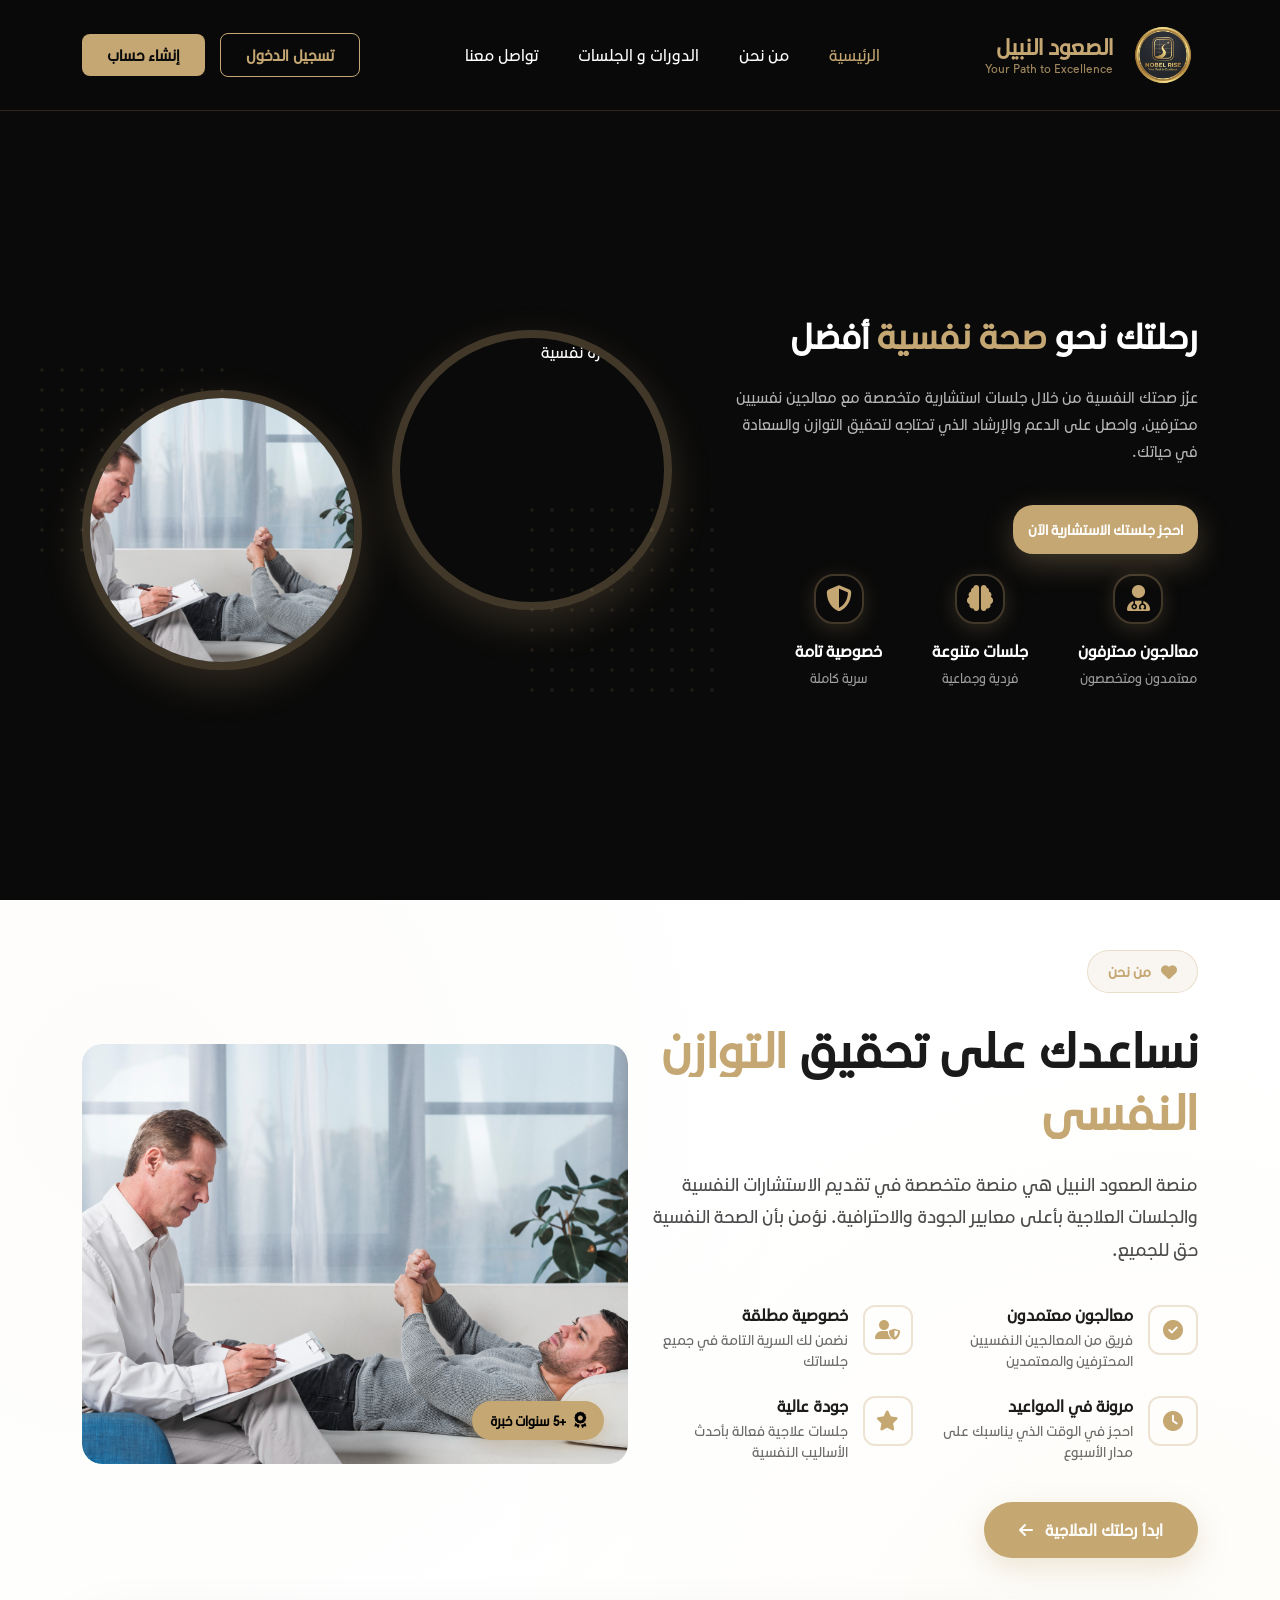
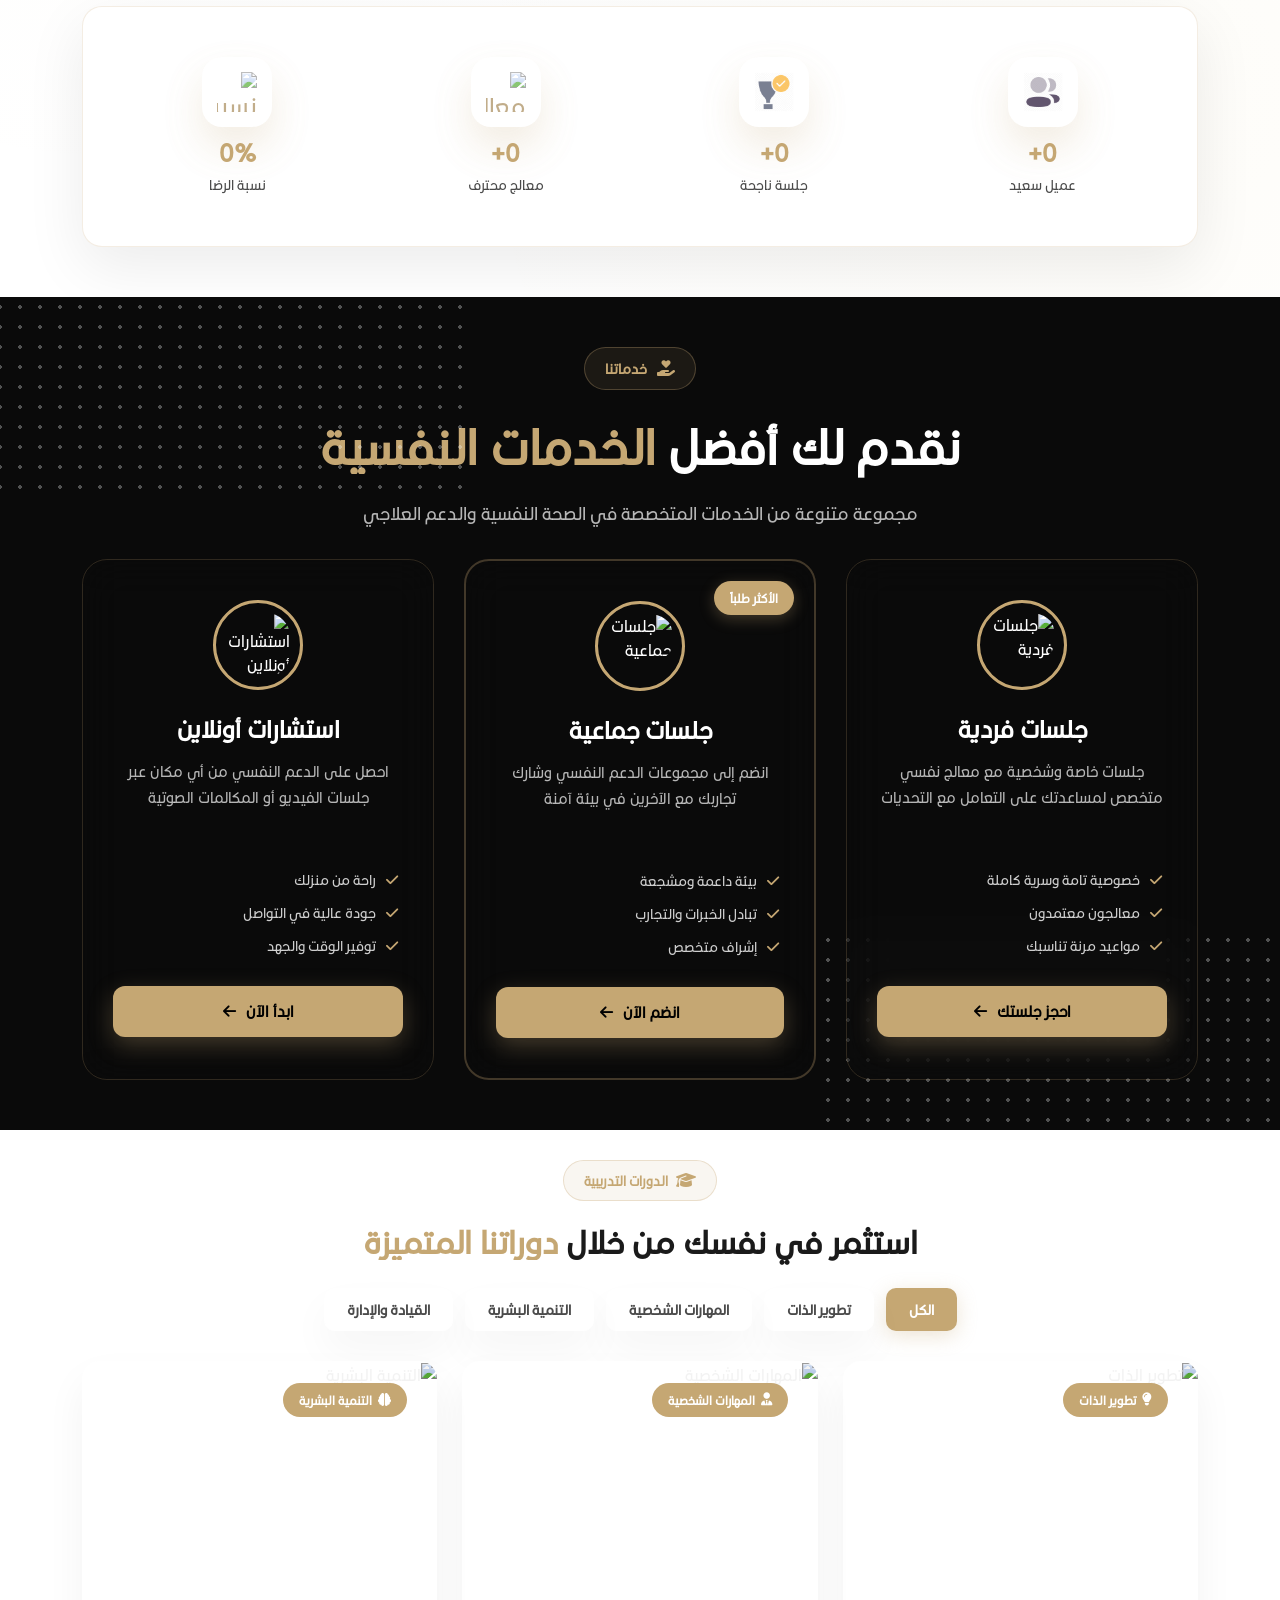
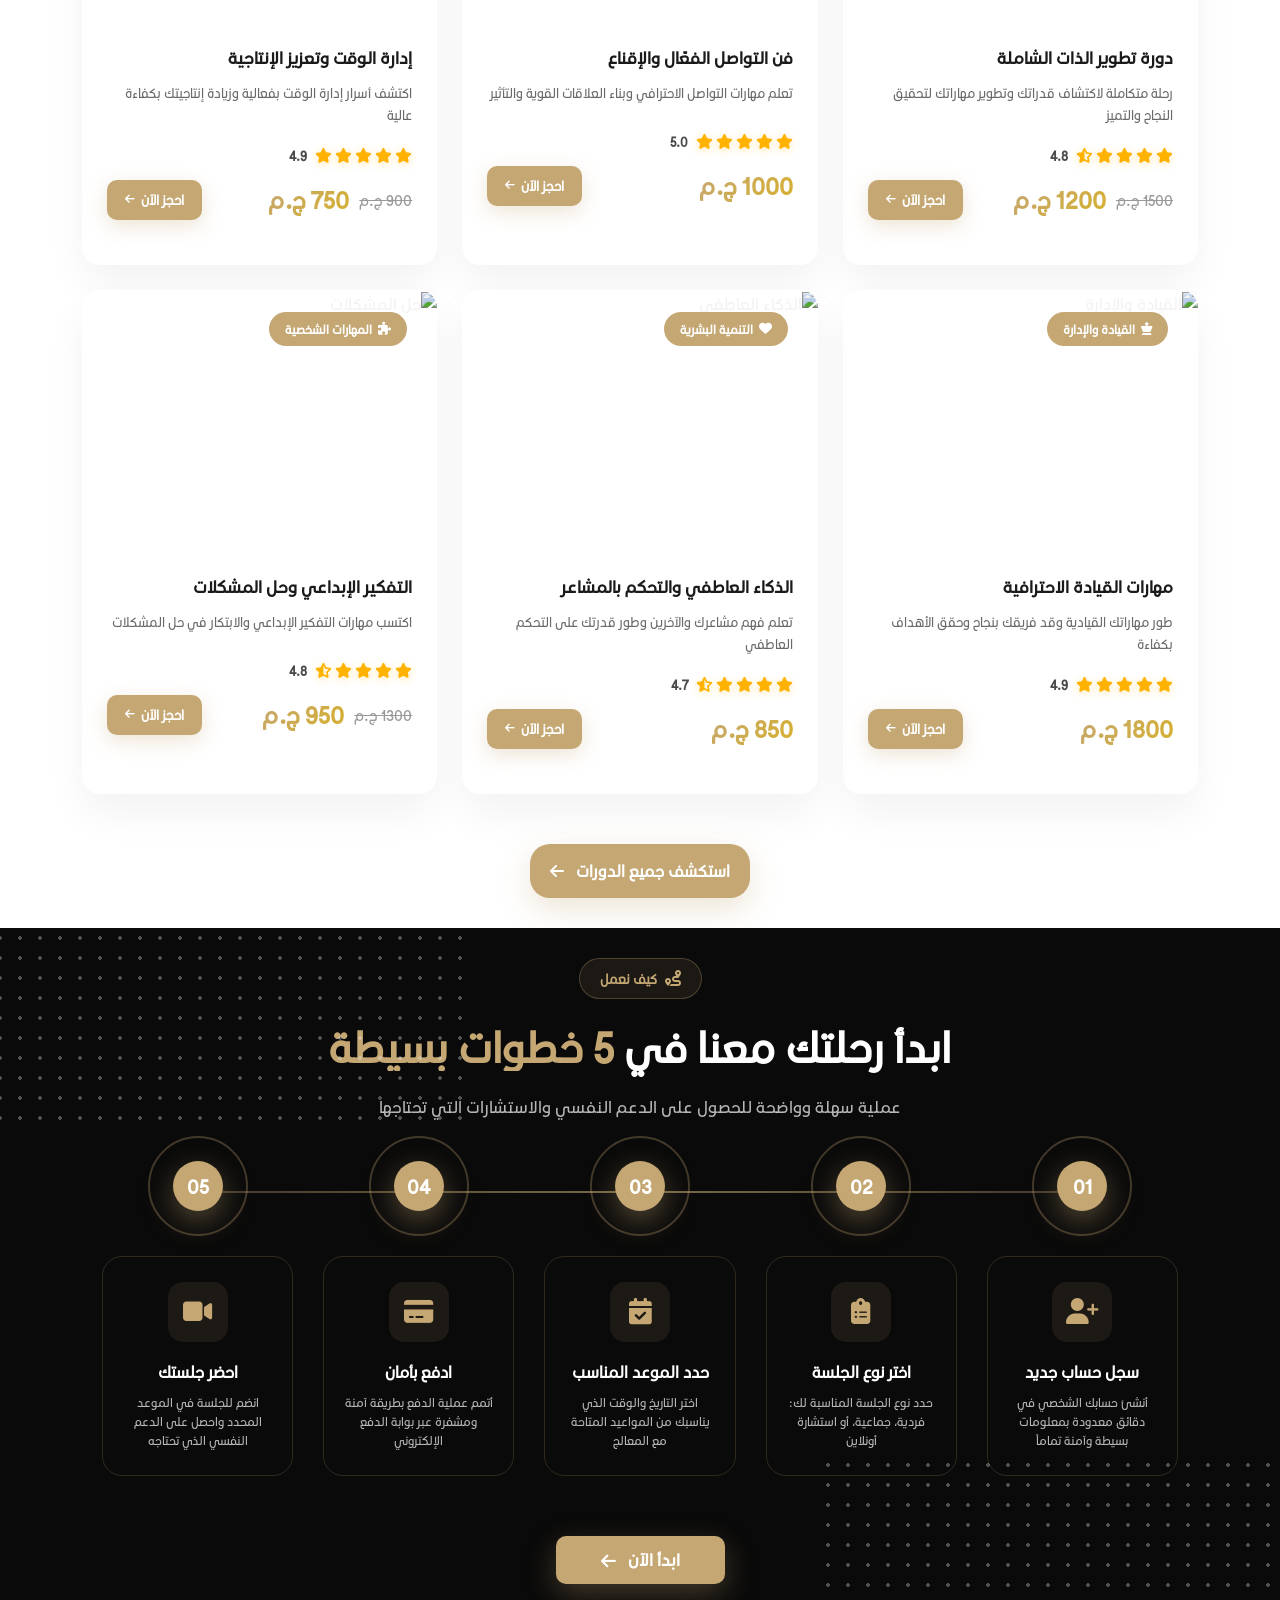
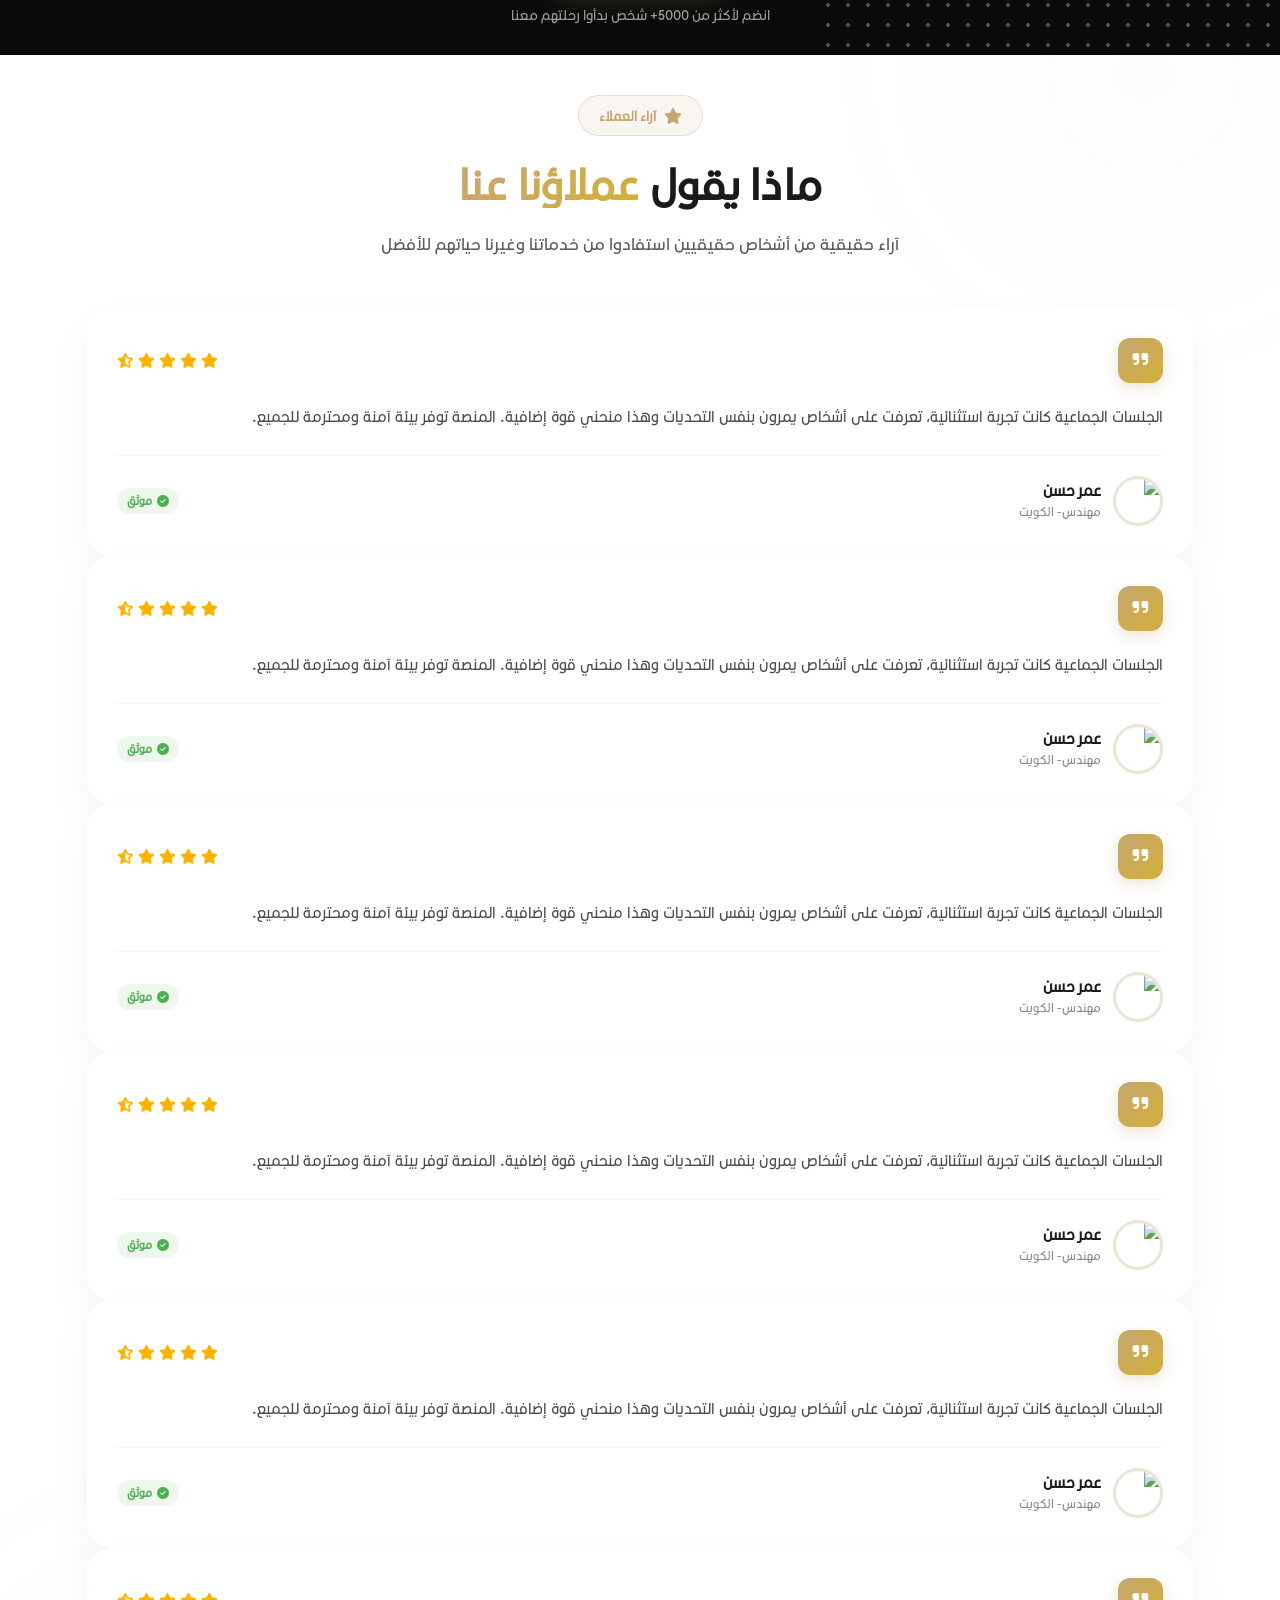
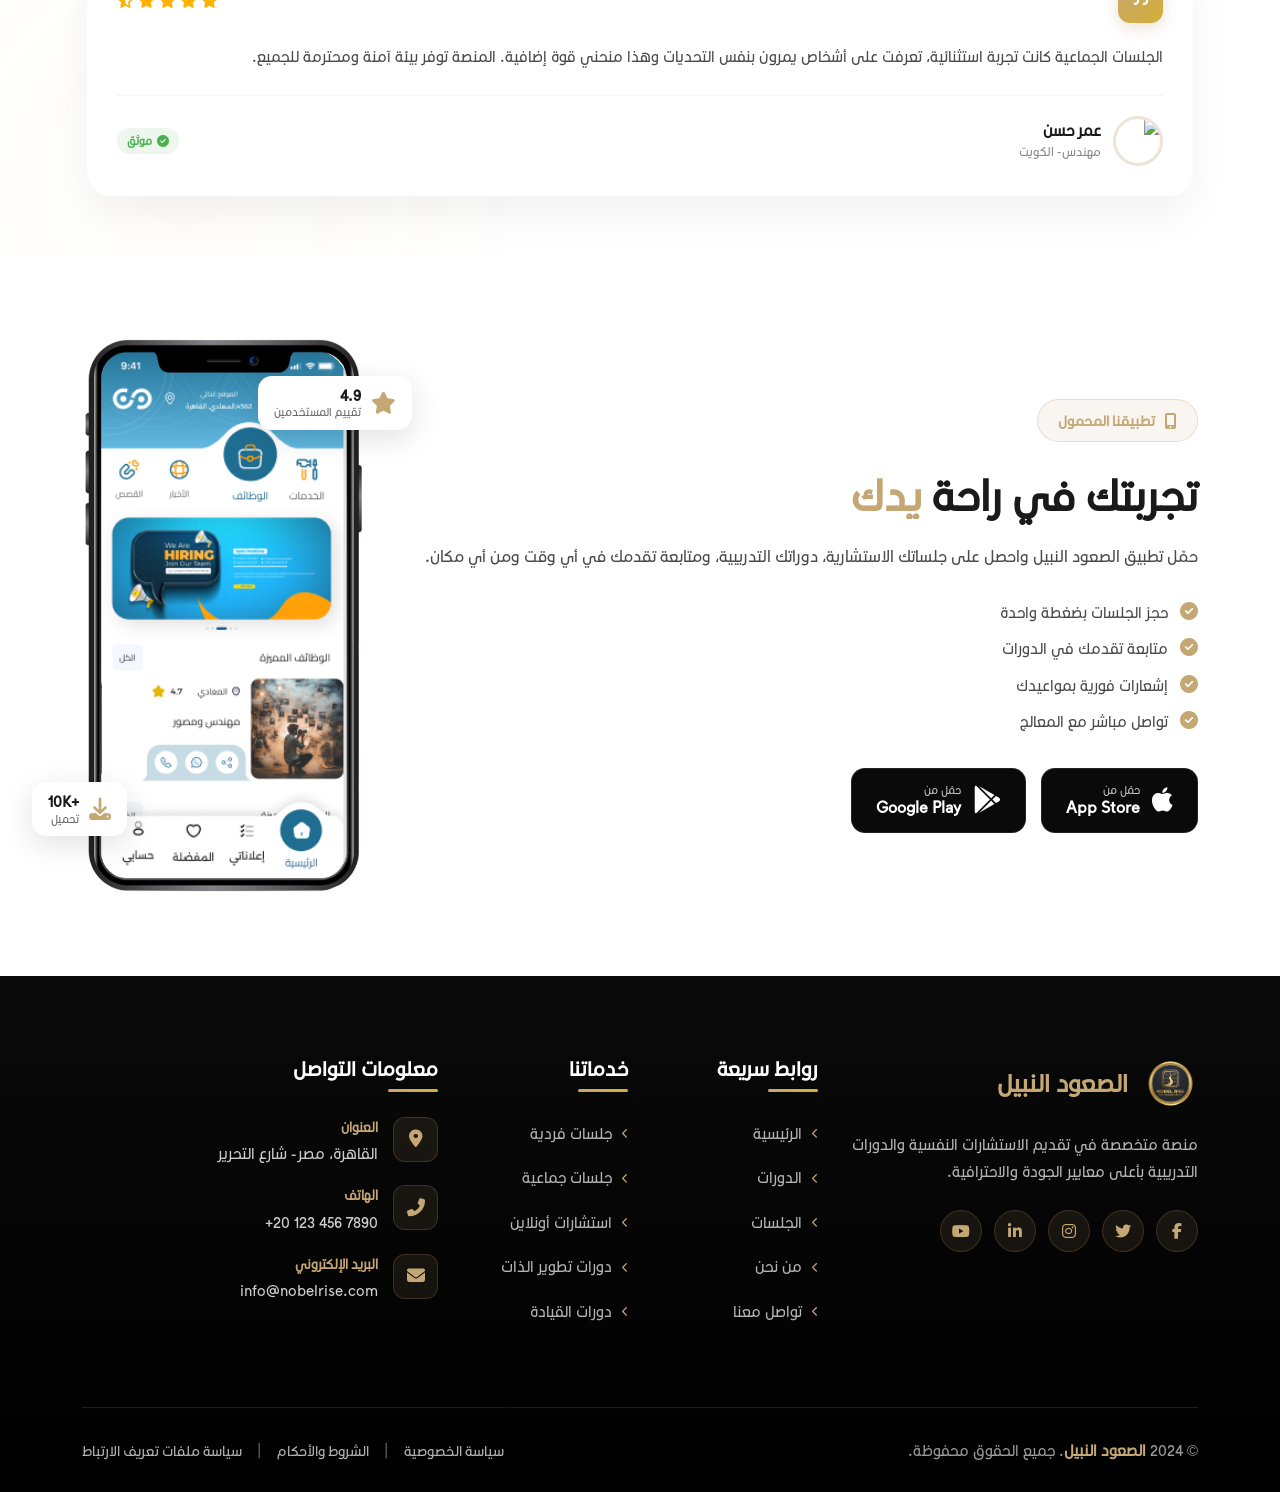
==== commit f44b2a42: "first commit" ====
--- a/index.html
+++ b/index.html
@@ -1,31 +1,34 @@
-<!DOCTYPE html>
+<!doctype html>
 <html lang="ar" dir="rtl">
 
 <head>
-    <meta charset="UTF-8">
-
-    <meta name="viewport" content="width=device-width, initial-scale=1.0">
+    <meta charset="UTF-8" />
+
+    <meta name="viewport" content="width=device-width, initial-scale=1.0" />
 
     <title>الصعود النبيل - منصة التعليم والاستشارات</title>
 
     <!-- ========================== Lenis CSS ========================== -->
-    <link rel="stylesheet" href="https://unpkg.com/lenis@1.3.16/dist/lenis.css">
+    <link rel="stylesheet" href="https://unpkg.com/lenis@1.3.16/dist/lenis.css" />
 
     <!-- ========================== Bootstrap CSS ========================== -->
-    <link rel="stylesheet" href="https://cdnjs.cloudflare.com/ajax/libs/bootstrap/5.3.2/css/bootstrap.min.css">
+    <link rel="stylesheet" href="https://cdnjs.cloudflare.com/ajax/libs/bootstrap/5.3.2/css/bootstrap.min.css" />
 
     <!-- ========================== Font Awesome ========================== -->
-    <link rel="stylesheet" href="https://cdnjs.cloudflare.com/ajax/libs/font-awesome/6.5.2/css/all.min.css">
+    <link rel="stylesheet" href="https://cdnjs.cloudflare.com/ajax/libs/font-awesome/6.5.2/css/all.min.css" />
 
     <!-- ========================== Slick CSS ========================== -->
-    <link rel="stylesheet" href="https://cdnjs.cloudflare.com/ajax/libs/slick-carousel/1.8.1/slick.min.css">
-    <link rel="stylesheet" href="https://cdnjs.cloudflare.com/ajax/libs/slick-carousel/1.8.1/slick-theme.min.css">
+    <link rel="stylesheet" href="https://cdnjs.cloudflare.com/ajax/libs/slick-carousel/1.8.1/slick.min.css" />
+    <link rel="stylesheet" href="https://cdnjs.cloudflare.com/ajax/libs/slick-carousel/1.8.1/slick-theme.min.css" />
 
     <!-- ========================== AOS CSS ========================== -->
-    <link rel="stylesheet" href="https://cdnjs.cloudflare.com/ajax/libs/aos/2.3.4/aos.css">
+    <link rel="stylesheet" href="https://cdnjs.cloudflare.com/ajax/libs/aos/2.3.4/aos.css" />
+
+    <!-- ========================== Swiper CSS ========================== -->
+    <link rel="stylesheet" href="https://cdn.jsdelivr.net/npm/swiper@11/swiper-bundle.min.css" />
 
     <!-- ========================== Main CSS ========================== -->
-    <link rel="stylesheet" href="./assets/css/style.css">
+    <link rel="stylesheet" href="./assets/css/style.css" />
 </head>
 
 <body>
@@ -34,7 +37,7 @@
         <div class="container">
             <div class="header-container">
                 <a href="index.html" class="logo">
-                    <img src="./assets/img/logo.png" alt="الصعود النبيل Logo" class="logo-img">
+                    <img src="./assets/img/logo.png" alt="الصعود النبيل Logo" class="logo-img" />
                     <div class="logo-text">
                         <h1 class="logo-title">الصعود النبيل</h1>
                         <p class="logo-subtitle">Your Path to Excellence</p>
@@ -45,7 +48,7 @@
                     <ul class="nav-menu" id="navMenu">
                         <li><a href="index.html" class="active">الرئيسية</a></li>
                         <li><a href="./about.html">من نحن</a></li>
-                        <li><a href="./training_courses.html" >الدورات و الجلسات</a></li>
+                        <li><a href="./training_courses.html">الدورات و الجلسات</a></li>
                         <li><a href="./contact.html">تواصل معنا</a></li>
                         <div class="auth-buttons d-lg-none">
                             <button class="btn-login">تسجيل الدخول</button>
@@ -76,8 +79,9 @@
                             رحلتك نحو <span class="highlight">صحة نفسية</span> أفضل
                         </h1>
                         <p class="hero-subtitle">
-                            عزّز صحتك النفسية من خلال جلسات استشارية متخصصة مع معالجين نفسيين محترفين، واحصل على الدعم
-                            والإرشاد الذي تحتاجه لتحقيق التوازن والسعادة في حياتك.
+                            عزّز صحتك النفسية من خلال جلسات استشارية متخصصة مع معالجين
+                            نفسيين محترفين، واحصل على الدعم والإرشاد الذي تحتاجه لتحقيق
+                            التوازن والسعادة في حياتك.
                         </p>
                         <a href="#sessions" class="hero-cta">احجز جلستك الاستشارية الآن</a>
                         <div class="hero-features">
@@ -87,12 +91,16 @@
                                 <div class="feature-subtext">معتمدون ومتخصصون</div>
                             </div>
                             <div class="feature-item">
-                                <div class="feature-icon icon-brain"><i class="fas fa-brain"></i></div>
+                                <div class="feature-icon icon-brain">
+                                    <i class="fas fa-brain"></i>
+                                </div>
                                 <div class="feature-text">جلسات متنوعة</div>
                                 <div class="feature-subtext">فردية وجماعية</div>
                             </div>
                             <div class="feature-item">
-                                <div class="feature-icon icon-lock"><i class="fas fa-shield-alt"></i></div>
+                                <div class="feature-icon icon-lock">
+                                    <i class="fas fa-shield-alt"></i>
+                                </div>
                                 <div class="feature-text">خصوصية تامة</div>
                                 <div class="feature-subtext">سرية كاملة</div>
                             </div>
@@ -104,10 +112,10 @@
                         <div class="hero-image-wrapper">
                             <div class="circular-images">
                                 <div class="circle-image image-1">
-                                    <img src="./assets/img/hero.jpg" alt="مستشارة نفسية">
+                                    <img src="./assets/img/hero.jpg" alt="مستشارة نفسية" />
                                 </div>
                                 <div class="circle-image image-2">
-                                    <img src="./assets/img/main_hero.jpg" alt="مستشار نفسي">
+                                    <img src="./assets/img/main_hero.jpg" alt="مستشار نفسي" />
                                 </div>
                             </div>
                         </div>
@@ -132,20 +140,25 @@
                                 <span class="highlight">التوازن النفسي</span>
                             </h2>
                             <p class="section-description">
-                                منصة الصعود النبيل هي منصة متخصصة في تقديم الاستشارات النفسية والجلسات العلاجية بأعلى
-                                معايير الجودة والاحترافية. نؤمن بأن الصحة النفسية حق للجميع.
+                                منصة الصعود النبيل هي منصة متخصصة في تقديم الاستشارات النفسية
+                                والجلسات العلاجية بأعلى معايير الجودة والاحترافية. نؤمن بأن
+                                الصحة النفسية حق للجميع.
                             </p>
                             <div class="about-features">
                                 <div class="feature-row">
                                     <div class="feature-box">
-                                        <div class="feature-icon-box"><i class="fas fa-check-circle"></i></div>
+                                        <div class="feature-icon-box">
+                                            <i class="fas fa-check-circle"></i>
+                                        </div>
                                         <div class="feature-info">
                                             <h4>معالجون معتمدون</h4>
                                             <p>فريق من المعالجين النفسيين المحترفين والمعتمدين</p>
                                         </div>
                                     </div>
                                     <div class="feature-box">
-                                        <div class="feature-icon-box"><i class="fas fa-user-shield"></i></div>
+                                        <div class="feature-icon-box">
+                                            <i class="fas fa-user-shield"></i>
+                                        </div>
                                         <div class="feature-info">
                                             <h4>خصوصية مطلقة</h4>
                                             <p>نضمن لك السرية التامة في جميع جلساتك</p>
@@ -154,14 +167,18 @@
                                 </div>
                                 <div class="feature-row">
                                     <div class="feature-box">
-                                        <div class="feature-icon-box"><i class="fas fa-clock"></i></div>
+                                        <div class="feature-icon-box">
+                                            <i class="fas fa-clock"></i>
+                                        </div>
                                         <div class="feature-info">
                                             <h4>مرونة في المواعيد</h4>
                                             <p>احجز في الوقت الذي يناسبك على مدار الأسبوع</p>
                                         </div>
                                     </div>
                                     <div class="feature-box">
-                                        <div class="feature-icon-box"><i class="fas fa-star"></i></div>
+                                        <div class="feature-icon-box">
+                                            <i class="fas fa-star"></i>
+                                        </div>
                                         <div class="feature-info">
                                             <h4>جودة عالية</h4>
                                             <p>جلسات علاجية فعالة بأحدث الأساليب النفسية</p>
@@ -177,7 +194,7 @@
                     </div>
                     <div class="col-lg-6 col-md-12" data-aos="fade-left" data-aos-duration="1000" data-aos-delay="200">
                         <div class="about-img-wrap">
-                            <img src="./assets/img/main_hero.jpg" alt="من نحن" class="about-side-img">
+                            <img src="./assets/img/main_hero.jpg" alt="من نحن" class="about-side-img" />
                             <div class="about-img-badge">
                                 <i class="fas fa-award"></i>
                                 <span>+5 سنوات خبرة</span>
@@ -191,30 +208,48 @@
                         <div class="stats-card">
                             <div class="stats-grid">
                                 <div class="stat-box">
-                                    <div class="stat-icon"><img src="./assets/img/User.png" alt=""></div>
+                                    <div class="stat-icon">
+                                        <img src="./assets/img/User.png" alt="" />
+                                    </div>
                                     <div class="stat-content">
-                                        <h3 class="stat-number"><span class="counter" data-target="5000">0</span>+</h3>
+                                        <h3 class="stat-number">
+                                            <span class="counter" data-target="5000">0</span>+
+                                        </h3>
                                         <p class="stat-label">عميل سعيد</p>
                                     </div>
                                 </div>
                                 <div class="stat-box">
-                                    <div class="stat-icon"><img src="./assets/img/successful.png" alt=""></div>
+                                    <div class="stat-icon">
+                                        <img src="./assets/img/successful.png" alt="" />
+                                    </div>
                                     <div class="stat-content">
-                                        <h3 class="stat-number"><span class="counter" data-target="15000">0</span>+</h3>
+                                        <h3 class="stat-number">
+                                            <span class="counter" data-target="15000">0</span>+
+                                        </h3>
                                         <p class="stat-label">جلسة ناجحة</p>
                                     </div>
                                 </div>
                                 <div class="stat-box">
-                                    <div class="stat-icon"><img src="https://cdn-icons-png.flaticon.com/512/2785/2785482.png" alt="معالج محترف"></div>
+                                    <div class="stat-icon">
+                                        <img src="https://cdn-icons-png.flaticon.com/512/2785/2785482.png"
+                                            alt="معالج محترف" />
+                                    </div>
                                     <div class="stat-content">
-                                        <h3 class="stat-number"><span class="counter" data-target="50">0</span>+</h3>
+                                        <h3 class="stat-number">
+                                            <span class="counter" data-target="50">0</span>+
+                                        </h3>
                                         <p class="stat-label">معالج محترف</p>
                                     </div>
                                 </div>
                                 <div class="stat-box">
-                                    <div class="stat-icon"><img src="https://cdn-icons-png.flaticon.com/512/1828/1828884.png" alt="نسبة الرضا"></div>
+                                    <div class="stat-icon">
+                                        <img src="https://cdn-icons-png.flaticon.com/512/1828/1828884.png"
+                                            alt="نسبة الرضا" />
+                                    </div>
                                     <div class="stat-content">
-                                        <h3 class="stat-number"><span class="counter" data-target="98">0</span>%</h3>
+                                        <h3 class="stat-number">
+                                            <span class="counter" data-target="98">0</span>%
+                                        </h3>
                                         <p class="stat-label">نسبة الرضا</p>
                                     </div>
                                 </div>
@@ -243,12 +278,14 @@
                 <div class="services-grid">
                     <div class="service-card" data-aos="fade-up" data-aos-delay="100">
                         <div class="service-icon">
-                            <img src="https://cdn-icons-png.flaticon.com/512/4807/4807231.png" alt="جلسات فردية">
+                            <img src="https://cdn-icons-png.flaticon.com/512/4807/4807231.png" alt="جلسات فردية" />
                             <div class="icon-bg-circle"></div>
                         </div>
                         <h3 class="service-title">جلسات فردية</h3>
-                        <p class="service-description">جلسات خاصة وشخصية مع معالج نفسي متخصص لمساعدتك على التعامل مع
-                            التحديات</p>
+                        <p class="service-description">
+                            جلسات خاصة وشخصية مع معالج نفسي متخصص لمساعدتك على التعامل مع
+                            التحديات
+                        </p>
                         <ul class="service-features">
                             <li><i class="fas fa-check"></i> خصوصية تامة وسرية كاملة</li>
                             <li><i class="fas fa-check"></i> معالجون معتمدون</li>
@@ -260,12 +297,14 @@
                     <div class="service-card featured" data-aos="fade-up" data-aos-delay="200">
                         <div class="featured-badge">الأكثر طلباً</div>
                         <div class="service-icon">
-                            <img src="https://cdn-icons-png.flaticon.com/512/3774/3774299.png" alt="جلسات جماعية">
+                            <img src="https://cdn-icons-png.flaticon.com/512/3774/3774299.png" alt="جلسات جماعية" />
                             <div class="icon-bg-circle"></div>
                         </div>
                         <h3 class="service-title">جلسات جماعية</h3>
-                        <p class="service-description">انضم إلى مجموعات الدعم النفسي وشارك تجاربك مع الآخرين في بيئة
-                            آمنة</p>
+                        <p class="service-description">
+                            انضم إلى مجموعات الدعم النفسي وشارك تجاربك مع الآخرين في بيئة
+                            آمنة
+                        </p>
                         <ul class="service-features">
                             <li><i class="fas fa-check"></i> بيئة داعمة ومشجعة</li>
                             <li><i class="fas fa-check"></i> تبادل الخبرات والتجارب</li>
@@ -276,12 +315,15 @@
                     </div>
                     <div class="service-card" data-aos="fade-up" data-aos-delay="300">
                         <div class="service-icon">
-                            <img src="https://cdn-icons-png.flaticon.com/512/10337/10337577.png" alt="استشارات أونلاين">
+                            <img src="https://cdn-icons-png.flaticon.com/512/10337/10337577.png"
+                                alt="استشارات أونلاين" />
                             <div class="icon-bg-circle"></div>
                         </div>
                         <h3 class="service-title">استشارات أونلاين</h3>
-                        <p class="service-description">احصل على الدعم النفسي من أي مكان عبر جلسات الفيديو أو المكالمات
-                            الصوتية</p>
+                        <p class="service-description">
+                            احصل على الدعم النفسي من أي مكان عبر جلسات الفيديو أو المكالمات
+                            الصوتية
+                        </p>
                         <ul class="service-features">
                             <li><i class="fas fa-check"></i> راحة من منزلك</li>
                             <li><i class="fas fa-check"></i> جودة عالية في التواصل</li>
@@ -307,34 +349,48 @@
                         <span>الدورات التدريبية</span>
                     </div>
                     <h2 class="section-title">
-                        استثمر في نفسك من خلال <span class="highlight">دوراتنا المتميزة</span>
+                        استثمر في نفسك من خلال
+                        <span class="highlight">دوراتنا المتميزة</span>
                     </h2>
                 </div>
                 <div class="course-filters" data-aos="fade-up" data-aos-delay="100">
                     <button class="filter-btn active" data-filter="all">الكل</button>
-                    <button class="filter-btn" data-filter="personal">تطوير الذات</button>
-                    <button class="filter-btn" data-filter="skills">المهارات الشخصية</button>
-                    <button class="filter-btn" data-filter="development">التنمية البشرية</button>
-                    <button class="filter-btn" data-filter="leadership">القيادة والإدارة</button>
+                    <button class="filter-btn" data-filter="personal">
+                        تطوير الذات
+                    </button>
+                    <button class="filter-btn" data-filter="skills">
+                        المهارات الشخصية
+                    </button>
+                    <button class="filter-btn" data-filter="development">
+                        التنمية البشرية
+                    </button>
+                    <button class="filter-btn" data-filter="leadership">
+                        القيادة والإدارة
+                    </button>
                 </div>
                 <div class="courses-grid">
                     <!-- Course 1 -->
                     <div class="course-card" data-aos="fade-up" data-aos-delay="100" data-category="personal">
                         <div class="course-image">
                             <img src="https://images.unsplash.com/photo-1552581234-26160f608093?w=600"
-                                alt="تطوير الذات">
+                                alt="تطوير الذات" />
                             <div class="course-badge">
-                                <div class="course-category"><i class="fas fa-lightbulb"></i><span>تطوير الذات</span>
+                                <div class="course-category">
+                                    <i class="fas fa-lightbulb"></i><span>تطوير الذات</span>
                                 </div>
                             </div>
                         </div>
                         <div class="course-content">
                             <h3 class="course-title">دورة تطوير الذات الشاملة</h3>
-                            <p class="course-desc">رحلة متكاملة لاكتشاف قدراتك وتطوير مهاراتك لتحقيق النجاح والتميز</p>
+                            <p class="course-desc">
+                                رحلة متكاملة لاكتشاف قدراتك وتطوير مهاراتك لتحقيق النجاح
+                                والتميز
+                            </p>
                             <div class="course-rating">
-                                <div class="stars"><i class="fas fa-star"></i><i class="fas fa-star"></i><i
-                                        class="fas fa-star"></i><i class="fas fa-star"></i><i
-                                        class="fas fa-star-half-alt"></i></div>
+                                <div class="stars">
+                                    <i class="fas fa-star"></i><i class="fas fa-star"></i><i class="fas fa-star"></i><i
+                                        class="fas fa-star"></i><i class="fas fa-star-half-alt"></i>
+                                </div>
                                 <span>4.8</span>
                             </div>
                             <div class="course-footer">
@@ -350,23 +406,29 @@
                     <div class="course-card" data-aos="fade-up" data-aos-delay="200" data-category="skills">
                         <div class="course-image">
                             <img src="https://images.unsplash.com/photo-1524178232363-1fb2b075b655?w=600"
-                                alt="المهارات الشخصية">
+                                alt="المهارات الشخصية" />
                             <div class="course-badge">
-                                <div class="course-category"><i class="fas fa-user-tie"></i><span>المهارات
-                                        الشخصية</span></div>
+                                <div class="course-category">
+                                    <i class="fas fa-user-tie"></i><span>المهارات الشخصية</span>
+                                </div>
                             </div>
                         </div>
                         <div class="course-content">
                             <h3 class="course-title">فن التواصل الفعّال والإقناع</h3>
-                            <p class="course-desc">تعلم مهارات التواصل الاحترافي وبناء العلاقات القوية والتأثير</p>
+                            <p class="course-desc">
+                                تعلم مهارات التواصل الاحترافي وبناء العلاقات القوية والتأثير
+                            </p>
                             <div class="course-rating">
-                                <div class="stars"><i class="fas fa-star"></i><i class="fas fa-star"></i><i
-                                        class="fas fa-star"></i><i class="fas fa-star"></i><i class="fas fa-star"></i>
+                                <div class="stars">
+                                    <i class="fas fa-star"></i><i class="fas fa-star"></i><i class="fas fa-star"></i><i
+                                        class="fas fa-star"></i><i class="fas fa-star"></i>
                                 </div>
                                 <span>5.0</span>
                             </div>
                             <div class="course-footer">
-                                <div class="course-price"><span class="new-price">1000 ج.م</span></div>
+                                <div class="course-price">
+                                    <span class="new-price">1000 ج.م</span>
+                                </div>
                                 <a href="#" class="course-btn">احجز الآن <i class="fas fa-arrow-left"></i></a>
                             </div>
                         </div>
@@ -375,18 +437,22 @@
                     <div class="course-card" data-aos="fade-up" data-aos-delay="300" data-category="development">
                         <div class="course-image">
                             <img src="https://images.unsplash.com/photo-1517245386807-bb43f82c33c4?w=600"
-                                alt="التنمية البشرية">
+                                alt="التنمية البشرية" />
                             <div class="course-badge">
-                                <div class="course-category"><i class="fas fa-brain"></i><span>التنمية البشرية</span>
+                                <div class="course-category">
+                                    <i class="fas fa-brain"></i><span>التنمية البشرية</span>
                                 </div>
                             </div>
                         </div>
                         <div class="course-content">
                             <h3 class="course-title">إدارة الوقت وتعزيز الإنتاجية</h3>
-                            <p class="course-desc">اكتشف أسرار إدارة الوقت بفعالية وزيادة إنتاجيتك بكفاءة عالية</p>
+                            <p class="course-desc">
+                                اكتشف أسرار إدارة الوقت بفعالية وزيادة إنتاجيتك بكفاءة عالية
+                            </p>
                             <div class="course-rating">
-                                <div class="stars"><i class="fas fa-star"></i><i class="fas fa-star"></i><i
-                                        class="fas fa-star"></i><i class="fas fa-star"></i><i class="fas fa-star"></i>
+                                <div class="stars">
+                                    <i class="fas fa-star"></i><i class="fas fa-star"></i><i class="fas fa-star"></i><i
+                                        class="fas fa-star"></i><i class="fas fa-star"></i>
                                 </div>
                                 <span>4.9</span>
                             </div>
@@ -403,23 +469,29 @@
                     <div class="course-card" data-aos="fade-up" data-aos-delay="400" data-category="leadership">
                         <div class="course-image">
                             <img src="https://images.unsplash.com/photo-1542744173-8e7e53415bb0?w=600"
-                                alt="القيادة والإدارة">
+                                alt="القيادة والإدارة" />
                             <div class="course-badge">
-                                <div class="course-category"><i class="fas fa-chess-king"></i><span>القيادة
-                                        والإدارة</span></div>
+                                <div class="course-category">
+                                    <i class="fas fa-chess-king"></i><span>القيادة والإدارة</span>
+                                </div>
                             </div>
                         </div>
                         <div class="course-content">
                             <h3 class="course-title">مهارات القيادة الاحترافية</h3>
-                            <p class="course-desc">طور مهاراتك القيادية وقد فريقك بنجاح وحقق الأهداف بكفاءة</p>
+                            <p class="course-desc">
+                                طور مهاراتك القيادية وقد فريقك بنجاح وحقق الأهداف بكفاءة
+                            </p>
                             <div class="course-rating">
-                                <div class="stars"><i class="fas fa-star"></i><i class="fas fa-star"></i><i
-                                        class="fas fa-star"></i><i class="fas fa-star"></i><i class="fas fa-star"></i>
+                                <div class="stars">
+                                    <i class="fas fa-star"></i><i class="fas fa-star"></i><i class="fas fa-star"></i><i
+                                        class="fas fa-star"></i><i class="fas fa-star"></i>
                                 </div>
                                 <span>4.9</span>
                             </div>
                             <div class="course-footer">
-                                <div class="course-price"><span class="new-price">1800 ج.م</span></div>
+                                <div class="course-price">
+                                    <span class="new-price">1800 ج.م</span>
+                                </div>
                                 <a href="#" class="course-btn">احجز الآن <i class="fas fa-arrow-left"></i></a>
                             </div>
                         </div>
@@ -428,23 +500,29 @@
                     <div class="course-card" data-aos="fade-up" data-aos-delay="500" data-category="development">
                         <div class="course-image">
                             <img src="https://images.unsplash.com/photo-1573164713988-8665fc963095?w=600"
-                                alt="الذكاء العاطفي">
+                                alt="الذكاء العاطفي" />
                             <div class="course-badge">
-                                <div class="course-category"><i class="fas fa-heart"></i><span>التنمية البشرية</span>
+                                <div class="course-category">
+                                    <i class="fas fa-heart"></i><span>التنمية البشرية</span>
                                 </div>
                             </div>
                         </div>
                         <div class="course-content">
                             <h3 class="course-title">الذكاء العاطفي والتحكم بالمشاعر</h3>
-                            <p class="course-desc">تعلم فهم مشاعرك والآخرين وطور قدرتك على التحكم العاطفي</p>
+                            <p class="course-desc">
+                                تعلم فهم مشاعرك والآخرين وطور قدرتك على التحكم العاطفي
+                            </p>
                             <div class="course-rating">
-                                <div class="stars"><i class="fas fa-star"></i><i class="fas fa-star"></i><i
-                                        class="fas fa-star"></i><i class="fas fa-star"></i><i
-                                        class="fas fa-star-half-alt"></i></div>
+                                <div class="stars">
+                                    <i class="fas fa-star"></i><i class="fas fa-star"></i><i class="fas fa-star"></i><i
+                                        class="fas fa-star"></i><i class="fas fa-star-half-alt"></i>
+                                </div>
                                 <span>4.7</span>
                             </div>
                             <div class="course-footer">
-                                <div class="course-price"><span class="new-price">850 ج.م</span></div>
+                                <div class="course-price">
+                                    <span class="new-price">850 ج.م</span>
+                                </div>
                                 <a href="#" class="course-btn">احجز الآن <i class="fas fa-arrow-left"></i></a>
                             </div>
                         </div>
@@ -453,19 +531,23 @@
                     <div class="course-card" data-aos="fade-up" data-aos-delay="600" data-category="skills">
                         <div class="course-image">
                             <img src="https://images.unsplash.com/photo-1522202176988-66273c2fd55f?w=600"
-                                alt="حل المشكلات">
+                                alt="حل المشكلات" />
                             <div class="course-badge">
-                                <div class="course-category"><i class="fas fa-puzzle-piece"></i><span>المهارات
-                                        الشخصية</span></div>
+                                <div class="course-category">
+                                    <i class="fas fa-puzzle-piece"></i><span>المهارات الشخصية</span>
+                                </div>
                             </div>
                         </div>
                         <div class="course-content">
                             <h3 class="course-title">التفكير الإبداعي وحل المشكلات</h3>
-                            <p class="course-desc">اكتسب مهارات التفكير الإبداعي والابتكار في حل المشكلات</p>
+                            <p class="course-desc">
+                                اكتسب مهارات التفكير الإبداعي والابتكار في حل المشكلات
+                            </p>
                             <div class="course-rating">
-                                <div class="stars"><i class="fas fa-star"></i><i class="fas fa-star"></i><i
-                                        class="fas fa-star"></i><i class="fas fa-star"></i><i
-                                        class="fas fa-star-half-alt"></i></div>
+                                <div class="stars">
+                                    <i class="fas fa-star"></i><i class="fas fa-star"></i><i class="fas fa-star"></i><i
+                                        class="fas fa-star"></i><i class="fas fa-star-half-alt"></i>
+                                </div>
                                 <span>4.8</span>
                             </div>
                             <div class="course-footer">
@@ -497,62 +579,78 @@
                     <h2 class="section-title">
                         ابدأ رحلتك معنا في <span class="highlight">5 خطوات بسيطة</span>
                     </h2>
-                    <p class="section-description">عملية سهلة وواضحة للحصول على الدعم النفسي والاستشارات التي تحتاجها
+                    <p class="section-description">
+                        عملية سهلة وواضحة للحصول على الدعم النفسي والاستشارات التي تحتاجها
                     </p>
                 </div>
                 <div class="steps-container">
                     <div class="step-item" data-aos="fade-up" data-aos-delay="100">
-                        <div class="step-number"><span>01</span>
+                        <div class="step-number">
+                            <span>01</span>
                             <div class="step-circle"></div>
                         </div>
                         <div class="step-content">
                             <div class="step-icon"><i class="fas fa-user-plus"></i></div>
                             <h3 class="step-title">سجل حساب جديد</h3>
-                            <p class="step-description">أنشئ حسابك الشخصي في دقائق معدودة بمعلومات بسيطة وآمنة تماماً
+                            <p class="step-description">
+                                أنشئ حسابك الشخصي في دقائق معدودة بمعلومات بسيطة وآمنة تماماً
                             </p>
                         </div>
                     </div>
                     <div class="step-item" data-aos="fade-up" data-aos-delay="200">
-                        <div class="step-number"><span>02</span>
+                        <div class="step-number">
+                            <span>02</span>
                             <div class="step-circle"></div>
                         </div>
                         <div class="step-content">
-                            <div class="step-icon"><i class="fas fa-clipboard-list"></i></div>
+                            <div class="step-icon">
+                                <i class="fas fa-clipboard-list"></i>
+                            </div>
                             <h3 class="step-title">اختر نوع الجلسة</h3>
-                            <p class="step-description">حدد نوع الجلسة المناسبة لك: فردية، جماعية، أو استشارة أونلاين
+                            <p class="step-description">
+                                حدد نوع الجلسة المناسبة لك: فردية، جماعية، أو استشارة أونلاين
                             </p>
                         </div>
                     </div>
                     <div class="step-item" data-aos="fade-up" data-aos-delay="300">
-                        <div class="step-number"><span>03</span>
+                        <div class="step-number">
+                            <span>03</span>
                             <div class="step-circle"></div>
                         </div>
                         <div class="step-content">
-                            <div class="step-icon"><i class="fas fa-calendar-check"></i></div>
+                            <div class="step-icon">
+                                <i class="fas fa-calendar-check"></i>
+                            </div>
                             <h3 class="step-title">حدد الموعد المناسب</h3>
-                            <p class="step-description">اختر التاريخ والوقت الذي يناسبك من المواعيد المتاحة مع المعالج
+                            <p class="step-description">
+                                اختر التاريخ والوقت الذي يناسبك من المواعيد المتاحة مع المعالج
                             </p>
                         </div>
                     </div>
                     <div class="step-item" data-aos="fade-up" data-aos-delay="400">
-                        <div class="step-number"><span>04</span>
+                        <div class="step-number">
+                            <span>04</span>
                             <div class="step-circle"></div>
                         </div>
                         <div class="step-content">
                             <div class="step-icon"><i class="fas fa-credit-card"></i></div>
                             <h3 class="step-title">ادفع بأمان</h3>
-                            <p class="step-description">أتمم عملية الدفع بطريقة آمنة ومشفرة عبر بوابة الدفع الإلكتروني
+                            <p class="step-description">
+                                أتمم عملية الدفع بطريقة آمنة ومشفرة عبر بوابة الدفع الإلكتروني
                             </p>
                         </div>
                     </div>
                     <div class="step-item" data-aos="fade-up" data-aos-delay="500">
-                        <div class="step-number"><span>05</span>
+                        <div class="step-number">
+                            <span>05</span>
                             <div class="step-circle"></div>
                         </div>
                         <div class="step-content">
                             <div class="step-icon"><i class="fas fa-video"></i></div>
                             <h3 class="step-title">احضر جلستك</h3>
-                            <p class="step-description">انضم للجلسة في الموعد المحدد واحصل على الدعم النفسي الذي تحتاجه
+                            <p class="step-description">
+                                انضم للجلسة في الموعد المحدد واحصل على الدعم النفسي الذي
+                                تحتاجه
                             </p>
                         </div>
                     </div>
@@ -584,7 +682,8 @@
                         ماذا يقول <span class="highlight">عملاؤنا عنا</span>
                     </h2>
                     <p class="section-description">
-                        آراء حقيقية من أشخاص حقيقيين استفادوا من خدماتنا وغيرنا حياتهم للأفضل
+                        آراء حقيقية من أشخاص حقيقيين استفادوا من خدماتنا وغيرنا حياتهم
+                        للأفضل
                     </p>
                 </div>
 
@@ -594,21 +693,30 @@
                     <div class="testimonial-slide">
                         <div class="testimonial-card">
                             <div class="card-top">
-                                <div class="quote-icon"><i class="fas fa-quote-right"></i></div>
-                                <div class="stars"><i class="fas fa-star"></i><i class="fas fa-star"></i><i
-                                        class="fas fa-star"></i><i class="fas fa-star"></i><i
-                                        class="fas fa-star-half-alt"></i></div>
-                            </div>
-                            <p class="testimonial-text">الجلسات الجماعية كانت تجربة استثنائية، تعرفت على أشخاص يمرون
-                                بنفس التحديات وهذا منحني قوة إضافية. المنصة توفر بيئة آمنة ومحترمة للجميع.</p>
+                                <div class="quote-icon">
+                                    <i class="fas fa-quote-right"></i>
+                                </div>
+                                <div class="stars">
+                                    <i class="fas fa-star"></i><i class="fas fa-star"></i><i class="fas fa-star"></i><i
+                                        class="fas fa-star"></i><i class="fas fa-star-half-alt"></i>
+                                </div>
+                            </div>
+                            <p class="testimonial-text">
+                                الجلسات الجماعية كانت تجربة استثنائية، تعرفت على أشخاص يمرون
+                                بنفس التحديات وهذا منحني قوة إضافية. المنصة توفر بيئة آمنة
+                                ومحترمة للجميع.
+                            </p>
                             <div class="testimonial-footer">
-                                <div class="client-avatar"><img src="https://randomuser.me/api/portraits/men/52.jpg"
-                                        alt="عمر حسن"></div>
+                                <div class="client-avatar">
+                                    <img src="https://randomuser.me/api/portraits/men/52.jpg" alt="عمر حسن" />
+                                </div>
                                 <div class="client-info">
                                     <h4 class="client-name">عمر حسن</h4>
                                     <p class="client-role">مهندس - الكويت</p>
                                 </div>
-                                <div class="verified-badge"><i class="fas fa-check-circle"></i> موثق</div>
+                                <div class="verified-badge">
+                                    <i class="fas fa-check-circle"></i> موثق
+                                </div>
                             </div>
                         </div>
                     </div>
@@ -616,21 +724,30 @@
                     <div class="testimonial-slide">
                         <div class="testimonial-card">
                             <div class="card-top">
-                                <div class="quote-icon"><i class="fas fa-quote-right"></i></div>
-                                <div class="stars"><i class="fas fa-star"></i><i class="fas fa-star"></i><i
-                                        class="fas fa-star"></i><i class="fas fa-star"></i><i
-                                        class="fas fa-star-half-alt"></i></div>
-                            </div>
-                            <p class="testimonial-text">الجلسات الجماعية كانت تجربة استثنائية، تعرفت على أشخاص يمرون
-                                بنفس التحديات وهذا منحني قوة إضافية. المنصة توفر بيئة آمنة ومحترمة للجميع.</p>
+                                <div class="quote-icon">
+                                    <i class="fas fa-quote-right"></i>
+                                </div>
+                                <div class="stars">
+                                    <i class="fas fa-star"></i><i class="fas fa-star"></i><i class="fas fa-star"></i><i
+                                        class="fas fa-star"></i><i class="fas fa-star-half-alt"></i>
+                                </div>
+                            </div>
+                            <p class="testimonial-text">
+                                الجلسات الجماعية كانت تجربة استثنائية، تعرفت على أشخاص يمرون
+                                بنفس التحديات وهذا منحني قوة إضافية. المنصة توفر بيئة آمنة
+                                ومحترمة للجميع.
+                            </p>
                             <div class="testimonial-footer">
-                                <div class="client-avatar"><img src="https://randomuser.me/api/portraits/men/52.jpg"
-                                        alt="عمر حسن"></div>
+                                <div class="client-avatar">
+                                    <img src="https://randomuser.me/api/portraits/men/52.jpg" alt="عمر حسن" />
+                                </div>
                                 <div class="client-info">
                                     <h4 class="client-name">عمر حسن</h4>
                                     <p class="client-role">مهندس - الكويت</p>
                                 </div>
-                                <div class="verified-badge"><i class="fas fa-check-circle"></i> موثق</div>
+                                <div class="verified-badge">
+                                    <i class="fas fa-check-circle"></i> موثق
+                                </div>
                             </div>
                         </div>
                     </div>
@@ -638,21 +755,30 @@
                     <div class="testimonial-slide">
                         <div class="testimonial-card">
                             <div class="card-top">
-                                <div class="quote-icon"><i class="fas fa-quote-right"></i></div>
-                                <div class="stars"><i class="fas fa-star"></i><i class="fas fa-star"></i><i
-                                        class="fas fa-star"></i><i class="fas fa-star"></i><i
-                                        class="fas fa-star-half-alt"></i></div>
-                            </div>
-                            <p class="testimonial-text">الجلسات الجماعية كانت تجربة استثنائية، تعرفت على أشخاص يمرون
-                                بنفس التحديات وهذا منحني قوة إضافية. المنصة توفر بيئة آمنة ومحترمة للجميع.</p>
+                                <div class="quote-icon">
+                                    <i class="fas fa-quote-right"></i>
+                                </div>
+                                <div class="stars">
+                                    <i class="fas fa-star"></i><i class="fas fa-star"></i><i class="fas fa-star"></i><i
+                                        class="fas fa-star"></i><i class="fas fa-star-half-alt"></i>
+                                </div>
+                            </div>
+                            <p class="testimonial-text">
+                                الجلسات الجماعية كانت تجربة استثنائية، تعرفت على أشخاص يمرون
+                                بنفس التحديات وهذا منحني قوة إضافية. المنصة توفر بيئة آمنة
+                                ومحترمة للجميع.
+                            </p>
                             <div class="testimonial-footer">
-                                <div class="client-avatar"><img src="https://randomuser.me/api/portraits/men/52.jpg"
-                                        alt="عمر حسن"></div>
+                                <div class="client-avatar">
+                                    <img src="https://randomuser.me/api/portraits/men/52.jpg" alt="عمر حسن" />
+                                </div>
                                 <div class="client-info">
                                     <h4 class="client-name">عمر حسن</h4>
                                     <p class="client-role">مهندس - الكويت</p>
                                 </div>
-                                <div class="verified-badge"><i class="fas fa-check-circle"></i> موثق</div>
+                                <div class="verified-badge">
+                                    <i class="fas fa-check-circle"></i> موثق
+                                </div>
                             </div>
                         </div>
                     </div>
@@ -660,21 +786,30 @@
                     <div class="testimonial-slide">
                         <div class="testimonial-card">
                             <div class="card-top">
-                                <div class="quote-icon"><i class="fas fa-quote-right"></i></div>
-                                <div class="stars"><i class="fas fa-star"></i><i class="fas fa-star"></i><i
-                                        class="fas fa-star"></i><i class="fas fa-star"></i><i
-                                        class="fas fa-star-half-alt"></i></div>
-                            </div>
-                            <p class="testimonial-text">الجلسات الجماعية كانت تجربة استثنائية، تعرفت على أشخاص يمرون
-                                بنفس التحديات وهذا منحني قوة إضافية. المنصة توفر بيئة آمنة ومحترمة للجميع.</p>
+                                <div class="quote-icon">
+                                    <i class="fas fa-quote-right"></i>
+                                </div>
+                                <div class="stars">
+                                    <i class="fas fa-star"></i><i class="fas fa-star"></i><i class="fas fa-star"></i><i
+                                        class="fas fa-star"></i><i class="fas fa-star-half-alt"></i>
+                                </div>
+                            </div>
+                            <p class="testimonial-text">
+                                الجلسات الجماعية كانت تجربة استثنائية، تعرفت على أشخاص يمرون
+                                بنفس التحديات وهذا منحني قوة إضافية. المنصة توفر بيئة آمنة
+                                ومحترمة للجميع.
+                            </p>
                             <div class="testimonial-footer">
-                                <div class="client-avatar"><img src="https://randomuser.me/api/portraits/men/52.jpg"
-                                        alt="عمر حسن"></div>
+                                <div class="client-avatar">
+                                    <img src="https://randomuser.me/api/portraits/men/52.jpg" alt="عمر حسن" />
+                                </div>
                                 <div class="client-info">
                                     <h4 class="client-name">عمر حسن</h4>
                                     <p class="client-role">مهندس - الكويت</p>
                                 </div>
-                                <div class="verified-badge"><i class="fas fa-check-circle"></i> موثق</div>
+                                <div class="verified-badge">
+                                    <i class="fas fa-check-circle"></i> موثق
+                                </div>
                             </div>
                         </div>
                     </div>
@@ -682,21 +817,30 @@
                     <div class="testimonial-slide">
                         <div class="testimonial-card">
                             <div class="card-top">
-                                <div class="quote-icon"><i class="fas fa-quote-right"></i></div>
-                                <div class="stars"><i class="fas fa-star"></i><i class="fas fa-star"></i><i
-                                        class="fas fa-star"></i><i class="fas fa-star"></i><i
-                                        class="fas fa-star-half-alt"></i></div>
-                            </div>
-                            <p class="testimonial-text">الجلسات الجماعية كانت تجربة استثنائية، تعرفت على أشخاص يمرون
-                                بنفس التحديات وهذا منحني قوة إضافية. المنصة توفر بيئة آمنة ومحترمة للجميع.</p>
+                                <div class="quote-icon">
+                                    <i class="fas fa-quote-right"></i>
+                                </div>
+                                <div class="stars">
+                                    <i class="fas fa-star"></i><i class="fas fa-star"></i><i class="fas fa-star"></i><i
+                                        class="fas fa-star"></i><i class="fas fa-star-half-alt"></i>
+                                </div>
+                            </div>
+                            <p class="testimonial-text">
+                                الجلسات الجماعية كانت تجربة استثنائية، تعرفت على أشخاص يمرون
+                                بنفس التحديات وهذا منحني قوة إضافية. المنصة توفر بيئة آمنة
+                                ومحترمة للجميع.
+                            </p>
                             <div class="testimonial-footer">
-                                <div class="client-avatar"><img src="https://randomuser.me/api/portraits/men/52.jpg"
-                                        alt="عمر حسن"></div>
+                                <div class="client-avatar">
+                                    <img src="https://randomuser.me/api/portraits/men/52.jpg" alt="عمر حسن" />
+                                </div>
                                 <div class="client-info">
                                     <h4 class="client-name">عمر حسن</h4>
                                     <p class="client-role">مهندس - الكويت</p>
                                 </div>
-                                <div class="verified-badge"><i class="fas fa-check-circle"></i> موثق</div>
+                                <div class="verified-badge">
+                                    <i class="fas fa-check-circle"></i> موثق
+                                </div>
                             </div>
                         </div>
                     </div>
@@ -704,21 +848,30 @@
                     <div class="testimonial-slide">
                         <div class="testimonial-card">
                             <div class="card-top">
-                                <div class="quote-icon"><i class="fas fa-quote-right"></i></div>
-                                <div class="stars"><i class="fas fa-star"></i><i class="fas fa-star"></i><i
-                                        class="fas fa-star"></i><i class="fas fa-star"></i><i
-                                        class="fas fa-star-half-alt"></i></div>
-                            </div>
-                            <p class="testimonial-text">الجلسات الجماعية كانت تجربة استثنائية، تعرفت على أشخاص يمرون
-                                بنفس التحديات وهذا منحني قوة إضافية. المنصة توفر بيئة آمنة ومحترمة للجميع.</p>
+                                <div class="quote-icon">
+                                    <i class="fas fa-quote-right"></i>
+                                </div>
+                                <div class="stars">
+                                    <i class="fas fa-star"></i><i class="fas fa-star"></i><i class="fas fa-star"></i><i
+                                        class="fas fa-star"></i><i class="fas fa-star-half-alt"></i>
+                                </div>
+                            </div>
+                            <p class="testimonial-text">
+                                الجلسات الجماعية كانت تجربة استثنائية، تعرفت على أشخاص يمرون
+                                بنفس التحديات وهذا منحني قوة إضافية. المنصة توفر بيئة آمنة
+                                ومحترمة للجميع.
+                            </p>
                             <div class="testimonial-footer">
-                                <div class="client-avatar"><img src="https://randomuser.me/api/portraits/men/52.jpg"
-                                        alt="عمر حسن"></div>
+                                <div class="client-avatar">
+                                    <img src="https://randomuser.me/api/portraits/men/52.jpg" alt="عمر حسن" />
+                                </div>
                                 <div class="client-info">
                                     <h4 class="client-name">عمر حسن</h4>
                                     <p class="client-role">مهندس - الكويت</p>
                                 </div>
-                                <div class="verified-badge"><i class="fas fa-check-circle"></i> موثق</div>
+                                <div class="verified-badge">
+                                    <i class="fas fa-check-circle"></i> موثق
+                                </div>
                             </div>
                         </div>
                     </div>
@@ -727,6 +880,91 @@
             <div class="bg-shapes">
                 <div class="shape shape-1"></div>
                 <div class="shape shape-2"></div>
+            </div>
+        </section>
+
+        <!-- ========================== swepr ========================== -->
+        <section class="app-showcase-section">
+            <div class="container">
+                <div class="app-showcase-inner">
+                    <!-- Text Side -->
+                    <div class="app-text-side">
+                        <div class="section-badge">
+                            <i class="fas fa-mobile-alt"></i>
+                            <span>تطبيقنا المحمول</span>
+                        </div>
+                        <h2 class="app-title">
+                            تجربتك في راحة
+                            <span class="highlight">يدك</span>
+                        </h2>
+                        <p class="app-desc">
+                            حمّل تطبيق الصعود النبيل واحصل على جلساتك الاستشارية، دوراتك التدريبية، ومتابعة تقدمك في أي
+                            وقت ومن أي مكان.
+                        </p>
+                        <ul class="app-features-list">
+                            <li><i class="fas fa-check-circle"></i> حجز الجلسات بضغطة واحدة</li>
+                            <li><i class="fas fa-check-circle"></i> متابعة تقدمك في الدورات</li>
+                            <li><i class="fas fa-check-circle"></i> إشعارات فورية بمواعيدك</li>
+                            <li><i class="fas fa-check-circle"></i> تواصل مباشر مع المعالج</li>
+                        </ul>
+                        <div class="app-store-btns">
+                            <a href="#" class="store-btn">
+                                <i class="fab fa-apple"></i>
+                                <div>
+                                    <span>حمّل من</span>
+                                    <strong>App Store</strong>
+                                </div>
+                            </a>
+                            <a href="#" class="store-btn">
+                                <i class="fab fa-google-play"></i>
+                                <div>
+                                    <span>حمّل من</span>
+                                    <strong>Google Play</strong>
+                                </div>
+                            </a>
+                        </div>
+                    </div>
+
+                    <!-- Phone Mockup Side -->
+                    <div class="app-phone-side">
+                        <div class="phone-mockup-wrap">
+                            <div class="phone-glow"></div>
+                            <div class="phone-device">
+                                <img src="./assets/img/iphone-mask.png" alt="iPhone Frame" class="phone-frame-img" />
+                                <div class="phone-screen">
+                                    <div class="swiper mySwiper">
+                                        <div class="swiper-wrapper">
+                                            <div class="swiper-slide">
+                                                <img src="./assets/img/Screenshot .png" alt="شاشة التطبيق 1" />
+                                            </div>
+                                            <div class="swiper-slide">
+                                                <img src="./assets/img/Screenshot .png" alt="شاشة التطبيق 2" />
+                                            </div>
+                                            <div class="swiper-slide">
+                                                <img src="./assets/img/Screenshot .png" alt="شاشة التطبيق 3" />
+                                            </div>
+                                        </div>
+                                        <div class="swiper-pagination"></div>
+                                    </div>
+                                </div>
+                            </div>
+                            <div class="float-badge badge-top">
+                                <i class="fas fa-star"></i>
+                                <div>
+                                    <strong>4.9</strong>
+                                    <span>تقييم المستخدمين</span>
+                                </div>
+                            </div>
+                            <div class="float-badge badge-bottom">
+                                <i class="fas fa-download"></i>
+                                <div>
+                                    <strong>+10K</strong>
+                                    <span>تحميل</span>
+                                </div>
+                            </div>
+                        </div>
+                    </div>
+                </div>
             </div>
         </section>
     </main>
@@ -740,11 +978,13 @@
                     <div class="col-lg-4 col-md-6 col-sm-12">
                         <div class="footer-widget">
                             <div class="footer-logo">
-                                <img src="./assets/img/logo.png" alt="الصعود النبيل">
+                                <img src="./assets/img/logo.png" alt="الصعود النبيل" />
                                 <h3>الصعود النبيل</h3>
                             </div>
-                            <p class="footer-desc">منصة متخصصة في تقديم الاستشارات النفسية والدورات التدريبية بأعلى
-                                معايير الجودة والاحترافية.</p>
+                            <p class="footer-desc">
+                                منصة متخصصة في تقديم الاستشارات النفسية والدورات التدريبية
+                                بأعلى معايير الجودة والاحترافية.
+                            </p>
                             <div class="social-links">
                                 <a href="#" class="social-link"><i class="fab fa-facebook-f"></i></a>
                                 <a href="#" class="social-link"><i class="fab fa-twitter"></i></a>
@@ -758,11 +998,21 @@
                         <div class="footer-widget">
                             <h4 class="widget-title">روابط سريعة</h4>
                             <ul class="footer-links">
-                                <li><a href="index.html"><i class="fas fa-chevron-left"></i> الرئيسية</a></li>
-                                <li><a href="#courses"><i class="fas fa-chevron-left"></i> الدورات</a></li>
-                                <li><a href="#sessions"><i class="fas fa-chevron-left"></i> الجلسات</a></li>
-                                <li><a href="index.html#about"><i class="fas fa-chevron-left"></i> من نحن</a></li>
-                                <li><a href="index.html#contact"><i class="fas fa-chevron-left"></i> تواصل معنا</a></li>
+                                <li>
+                                    <a href="index.html"><i class="fas fa-chevron-left"></i> الرئيسية</a>
+                                </li>
+                                <li>
+                                    <a href="#courses"><i class="fas fa-chevron-left"></i> الدورات</a>
+                                </li>
+                                <li>
+                                    <a href="#sessions"><i class="fas fa-chevron-left"></i> الجلسات</a>
+                                </li>
+                                <li>
+                                    <a href="index.html#about"><i class="fas fa-chevron-left"></i> من نحن</a>
+                                </li>
+                                <li>
+                                    <a href="index.html#contact"><i class="fas fa-chevron-left"></i> تواصل معنا</a>
+                                </li>
                             </ul>
                         </div>
                     </div>
@@ -770,11 +1020,21 @@
                         <div class="footer-widget">
                             <h4 class="widget-title">خدماتنا</h4>
                             <ul class="footer-links">
-                                <li><a href="#sessions"><i class="fas fa-chevron-left"></i> جلسات فردية</a></li>
-                                <li><a href="#sessions"><i class="fas fa-chevron-left"></i> جلسات جماعية</a></li>
-                                <li><a href="#sessions"><i class="fas fa-chevron-left"></i> استشارات أونلاين</a></li>
-                                <li><a href="#courses"><i class="fas fa-chevron-left"></i> دورات تطوير الذات</a></li>
-                                <li><a href="#courses"><i class="fas fa-chevron-left"></i> دورات القيادة</a></li>
+                                <li>
+                                    <a href="#sessions"><i class="fas fa-chevron-left"></i> جلسات فردية</a>
+                                </li>
+                                <li>
+                                    <a href="#sessions"><i class="fas fa-chevron-left"></i> جلسات جماعية</a>
+                                </li>
+                                <li>
+                                    <a href="#sessions"><i class="fas fa-chevron-left"></i> استشارات أونلاين</a>
+                                </li>
+                                <li>
+                                    <a href="#courses"><i class="fas fa-chevron-left"></i> دورات تطوير الذات</a>
+                                </li>
+                                <li>
+                                    <a href="#courses"><i class="fas fa-chevron-left"></i> دورات القيادة</a>
+                                </li>
                             </ul>
                         </div>
                     </div>
@@ -783,24 +1043,32 @@
                             <h4 class="widget-title">معلومات التواصل</h4>
                             <ul class="contact-info">
                                 <li>
-                                    <div class="contact-icon"><i class="fas fa-map-marker-alt"></i></div>
-                                    <div class="contact-text"><span>العنوان</span>
+                                    <div class="contact-icon">
+                                        <i class="fas fa-map-marker-alt"></i>
+                                    </div>
+                                    <div class="contact-text">
+                                        <span>العنوان</span>
                                         <p>القاهرة، مصر - شارع التحرير</p>
                                     </div>
                                 </li>
                                 <li>
-                                    <div class="contact-icon"><i class="fas fa-phone-alt"></i></div>
-                                    <div class="contact-text"><span>الهاتف</span>
+                                    <div class="contact-icon">
+                                        <i class="fas fa-phone-alt"></i>
+                                    </div>
+                                    <div class="contact-text">
+                                        <span>الهاتف</span>
                                         <p dir="ltr">+20 123 456 7890</p>
                                     </div>
                                 </li>
                                 <li>
-                                    <div class="contact-icon"><i class="fas fa-envelope"></i></div>
-                                    <div class="contact-text"><span>البريد الإلكتروني</span>
+                                    <div class="contact-icon">
+                                        <i class="fas fa-envelope"></i>
+                                    </div>
+                                    <div class="contact-text">
+                                        <span>البريد الإلكتروني</span>
                                         <p>info@nobelrise.com</p>
                                     </div>
                                 </li>
-
                             </ul>
                         </div>
                     </div>
@@ -809,7 +1077,9 @@
 
             <div class="footer-bottom">
                 <div class="footer-bottom-content">
-                    <p class="copyright">&copy; 2024 <span>الصعود النبيل</span>. جميع الحقوق محفوظة.</p>
+                    <p class="copyright">
+                        &copy; 2024 <span>الصعود النبيل</span>. جميع الحقوق محفوظة.
+                    </p>
                     <div class="footer-bottom-links">
                         <a href="#privacy">سياسة الخصوصية</a>
                         <span class="separator">|</span>
@@ -820,12 +1090,15 @@
                 </div>
             </div>
         </div>
-        <button class="scroll-top" id="scrollTop"><i class="fas fa-arrow-up"></i></button>
-
+        <button class="scroll-top" id="scrollTop">
+            <i class="fas fa-arrow-up"></i>
+        </button>
     </footer>
 
     <!-- ========================== 1. jQuery ========================== -->
     <script src="https://cdnjs.cloudflare.com/ajax/libs/jquery/3.7.1/jquery.min.js"></script>
+
+    <script src="https://cdn.jsdelivr.net/npm/swiper@11/swiper-bundle.min.js"></script>
 
     <!-- ========================== 2. Bootstrap ========================== -->
     <script src="https://cdnjs.cloudflare.com/ajax/libs/bootstrap/5.3.2/js/bootstrap.bundle.min.js"></script>
--- a/assets/css/style.css
+++ b/assets/css/style.css
@@ -78,6 +78,7 @@
 body {
   font-family: "CAREEM", sans-serif;
   background: var(--color-bg-dark);
+  overflow-x: hidden;
   color: var(--color-text-white);
 }
 
@@ -7129,47 +7130,369 @@
   }
 }
 
-
 /* ========================== About Side Image ========================== */
 .about-img-wrap {
-    position: relative;
-    border-radius: 20px;
-    overflow: hidden;
+  position: relative;
+  border-radius: 20px;
+  overflow: hidden;
 }
 .about-side-img {
-    width: 100%;
-    height: 420px;
-    object-fit: cover;
-    border-radius: 20px;
-    display: block;
-    box-shadow: 0 20px 60px rgba(0,0,0,.25);
+  width: 100%;
+  height: 420px;
+  object-fit: cover;
+  border-radius: 20px;
+  display: block;
+  box-shadow: 0 20px 60px rgba(0, 0, 0, 0.25);
 }
 .about-img-badge {
-    position: absolute;
-    bottom: 24px;
-    right: 24px;
-    background: var(--color-primary);
-    color: #000;
-    padding: 10px 18px;
-    border-radius: 50px;
-    font-size: 13px;
-    font-weight: 700;
-    display: flex;
-    align-items: center;
-    gap: 8px;
-    box-shadow: 0 4px 20px rgba(197,167,115,.4);
-}
-.about-img-badge i { font-size: 16px; }
+  position: absolute;
+  bottom: 24px;
+  right: 24px;
+  background: var(--color-primary);
+  color: #000;
+  padding: 10px 18px;
+  border-radius: 50px;
+  font-size: 13px;
+  font-weight: 700;
+  display: flex;
+  align-items: center;
+  gap: 8px;
+  box-shadow: 0 4px 20px rgba(197, 167, 115, 0.4);
+}
+.about-img-badge i {
+  font-size: 16px;
+}
 
 /* Full-width stats card below about */
 .about-section .stats-card {
-    margin-top: 0;
-    border-radius: 20px;
+  margin-top: 0;
+  border-radius: 20px;
 }
 .about-section .stats-grid {
-    grid-template-columns: repeat(4, 1fr);
+  grid-template-columns: repeat(4, 1fr);
 }
 @media (max-width: 768px) {
-    .about-side-img { height: 280px; }
-    .about-section .stats-grid { grid-template-columns: repeat(2, 1fr); }
-}
+  .about-side-img {
+    height: 280px;
+  }
+  .about-section .stats-grid {
+    grid-template-columns: repeat(2, 1fr);
+  }
+}
+
+/* ========================== App Showcase Section ========================== */
+.app-showcase-section {
+  padding: 80px 0;
+  background: #fff;
+  overflow: hidden;
+  position: relative;
+}
+
+.app-showcase-inner {
+  display: flex;
+  align-items: center;
+  gap: 60px;
+}
+
+/* Text Side */
+.app-text-side {
+  flex: 1;
+}
+
+.app-title {
+  font-size: 42px;
+  font-weight: 900;
+  color: var(--color-text-dark);
+  line-height: 1.3;
+  margin-bottom: 20px;
+}
+
+.app-title .highlight {
+  background: var(--color-primary);
+  -webkit-background-clip: text;
+  -webkit-text-fill-color: transparent;
+  background-clip: text;
+}
+
+.app-desc {
+  font-size: 16px;
+  line-height: 1.8;
+  color: var(--color-text-gray);
+  margin-bottom: 30px;
+}
+
+.app-features-list {
+  list-style: none;
+  padding: 0;
+  margin: 0 0 35px;
+}
+
+.app-features-list li {
+  display: flex;
+  align-items: center;
+  gap: 12px;
+  font-size: 15px;
+  color: var(--color-text-gray);
+  margin-bottom: 14px;
+}
+
+.app-features-list li i {
+  color: var(--color-primary);
+  font-size: 18px;
+  flex-shrink: 0;
+}
+
+/* Store Buttons */
+.app-store-btns {
+  display: flex;
+  gap: 15px;
+  flex-wrap: wrap;
+}
+
+.store-btn {
+  display: flex;
+  align-items: center;
+  gap: 12px;
+  padding: 14px 24px;
+  background: var(--color-bg-dark);
+  color: #fff;
+  border-radius: 14px;
+  text-decoration: none;
+  transition: all var(--transition-fast);
+  border: 1px solid rgba(255, 255, 255, 0.1);
+}
+
+.store-btn:hover {
+  background: var(--color-primary);
+  color: #fff;
+  transform: translateY(-3px);
+  box-shadow: 0 10px 30px rgba(197, 167, 115, 0.35);
+}
+
+.store-btn i {
+  font-size: 28px;
+}
+
+.store-btn div {
+  display: flex;
+  flex-direction: column;
+  line-height: 1.3;
+}
+
+.store-btn div span {
+  font-size: 11px;
+  opacity: 0.75;
+}
+
+.store-btn div strong {
+  font-size: 16px;
+  font-weight: 700;
+}
+
+/* Phone Side */
+.app-phone-side {
+  flex: 0 0 auto;
+  display: flex;
+  justify-content: center;
+}
+
+.phone-mockup-wrap {
+  position: relative;
+  width: 280px;
+}
+
+.phone-glow {
+  position: absolute;
+  width: 260px;
+  height: 260px;
+  background: radial-gradient(
+    circle,
+    rgba(197, 167, 115, 0.3) 0%,
+    transparent 70%
+  );
+  top: 50%;
+  left: 50%;
+  transform: translate(-50%, -50%);
+  border-radius: 50%;
+  z-index: 0;
+  animation: glowPulse 3s ease-in-out infinite;
+}
+
+@keyframes glowPulse {
+  0%,
+  100% {
+    opacity: 0.6;
+    transform: translate(-50%, -50%) scale(1);
+  }
+  50% {
+    opacity: 1;
+    transform: translate(-50%, -50%) scale(1.15);
+  }
+}
+
+.phone-device {
+  position: relative;
+  width: 280px;
+  height: 560px;
+  z-index: 1;
+}
+
+.phone-frame-img {
+  position: absolute;
+  top: 0;
+  left: 0;
+  width: 100%;
+  height: 100%;
+  z-index: 3;
+  pointer-events: none;
+  object-fit: contain;
+}
+
+.phone-screen {
+  position: absolute;
+  top: 14px;
+  left: 14px;
+  right: 14px;
+  bottom: 14px;
+  border-radius: 36px;
+  overflow: hidden;
+  z-index: 2;
+  background: #000;
+}
+
+.phone-screen .mySwiper {
+  width: 100%;
+  height: 100%;
+}
+
+.phone-screen .swiper-slide {
+  width: 100%;
+  height: 100%;
+}
+
+.phone-screen .swiper-slide img {
+  width: 100%;
+  height: 100%;
+  object-fit: cover;
+}
+
+.phone-screen .swiper-pagination {
+  bottom: 10px;
+}
+
+.phone-screen .swiper-pagination-bullet {
+  background: #fff;
+  opacity: 0.5;
+}
+
+.phone-screen .swiper-pagination-bullet-active {
+  background: var(--color-primary);
+  opacity: 1;
+}
+
+/* Floating Badges */
+.float-badge {
+  position: absolute;
+  display: flex;
+  align-items: center;
+  gap: 10px;
+  background: #fff;
+  border-radius: 14px;
+  padding: 10px 16px;
+  box-shadow: 0 8px 30px rgba(0, 0, 0, 0.12);
+  z-index: 5;
+  animation: floatBadge 4s ease-in-out infinite;
+}
+
+.float-badge i {
+  font-size: 22px;
+  color: var(--color-primary);
+}
+
+.float-badge div {
+  display: flex;
+  flex-direction: column;
+  line-height: 1.3;
+}
+
+.float-badge div strong {
+  font-size: 15px;
+  font-weight: 800;
+  color: var(--color-text-dark);
+}
+
+.float-badge div span {
+  font-size: 11px;
+  color: var(--color-text-gray-light);
+}
+
+.badge-top {
+  top: 40px;
+  right: -50px;
+  animation-delay: 0s;
+}
+
+.badge-bottom {
+  bottom: 60px;
+  left: -50px;
+  animation-delay: 2s;
+}
+
+@keyframes floatBadge {
+  0%,
+  100% {
+    transform: translateY(0);
+  }
+  50% {
+    transform: translateY(-8px);
+  }
+}
+
+/* Responsive */
+@media (max-width: 992px) {
+  .app-showcase-inner {
+    flex-direction: column;
+    text-align: center;
+  }
+
+  .app-features-list li {
+    justify-content: center;
+  }
+
+  .app-store-btns {
+    justify-content: center;
+  }
+
+  .badge-top {
+    right: -20px;
+  }
+  .badge-bottom {
+    left: -20px;
+  }
+}
+
+@media (max-width: 576px) {
+  .app-title {
+    font-size: 30px;
+  }
+  .phone-mockup-wrap {
+    width: 240px;
+  }
+  .phone-device {
+    width: 240px;
+    height: 480px;
+  }
+  .badge-top,
+  .badge-bottom {
+    display: none;
+  }
+  .app-store-btns {
+    flex-direction: column;
+    align-items: center;
+  }
+  .store-btn {
+    width: 100%;
+    max-width: 220px;
+    justify-content: center;
+  }
+}
